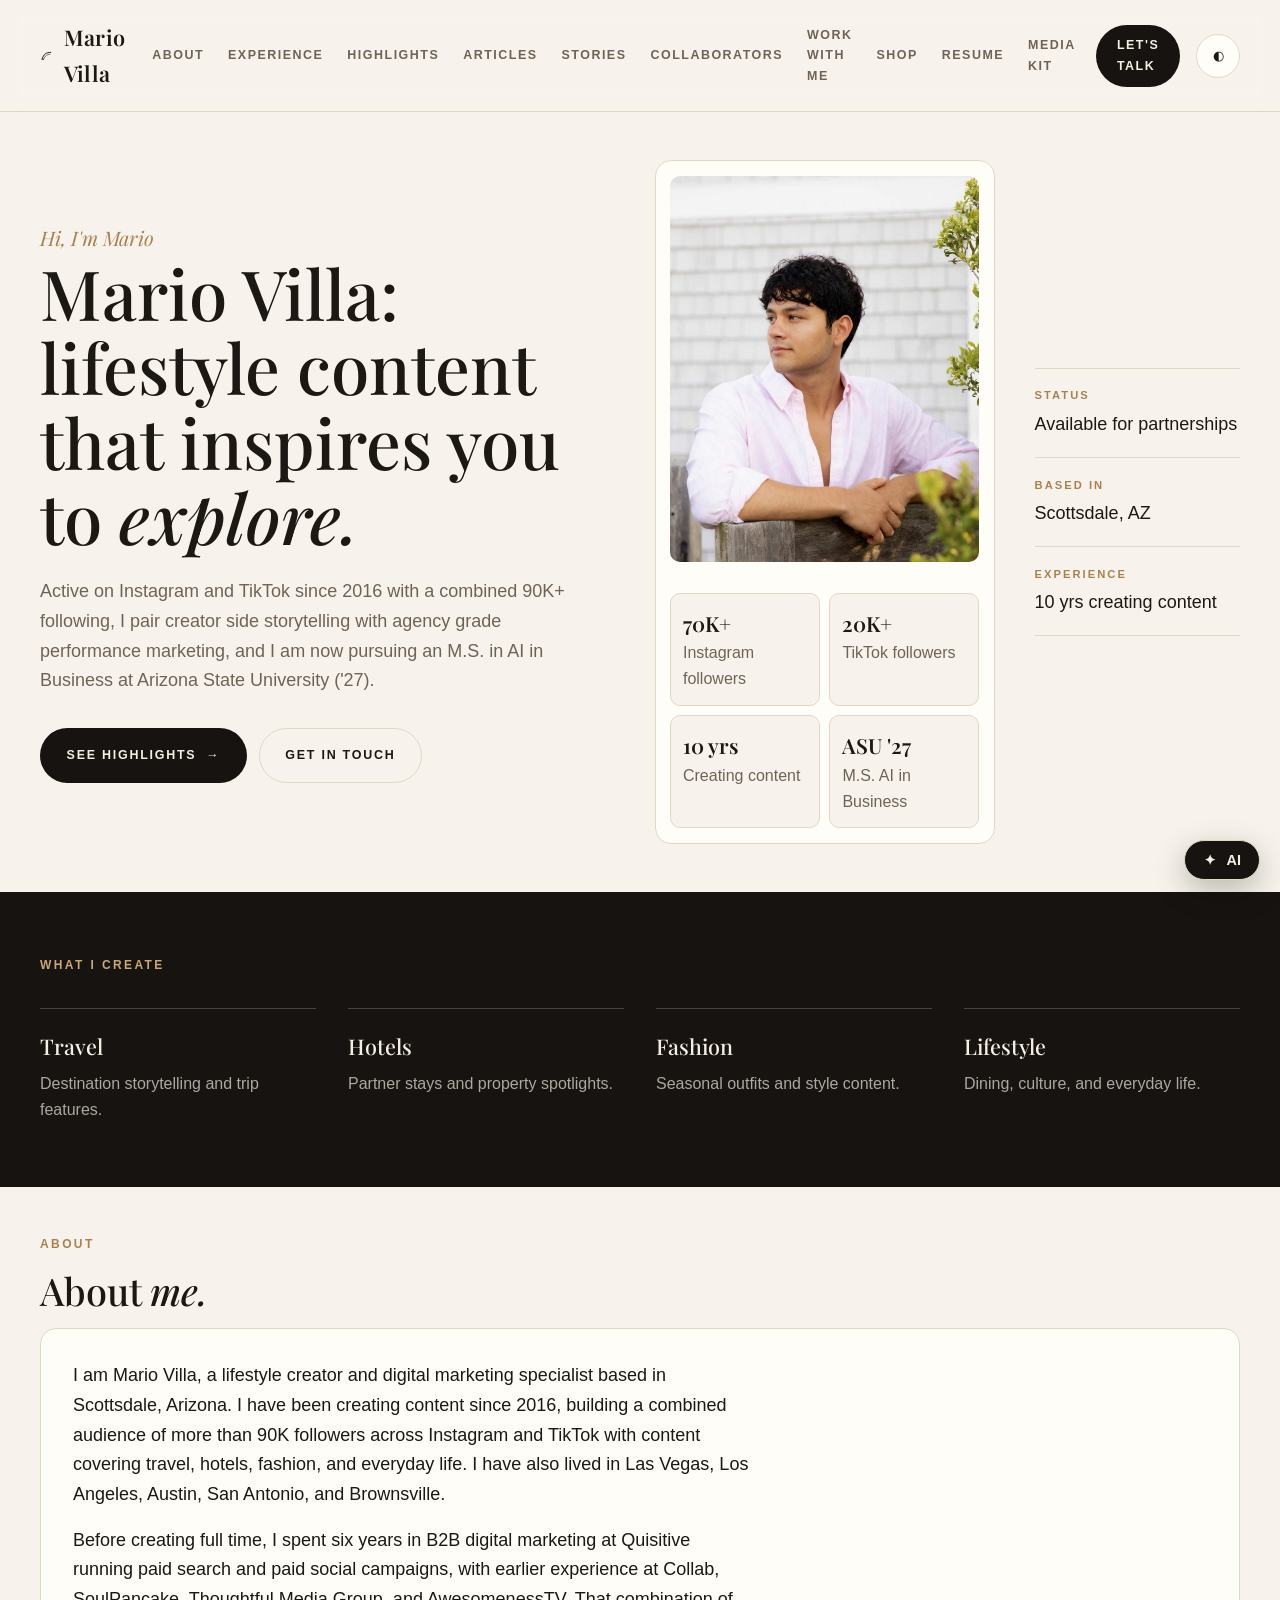
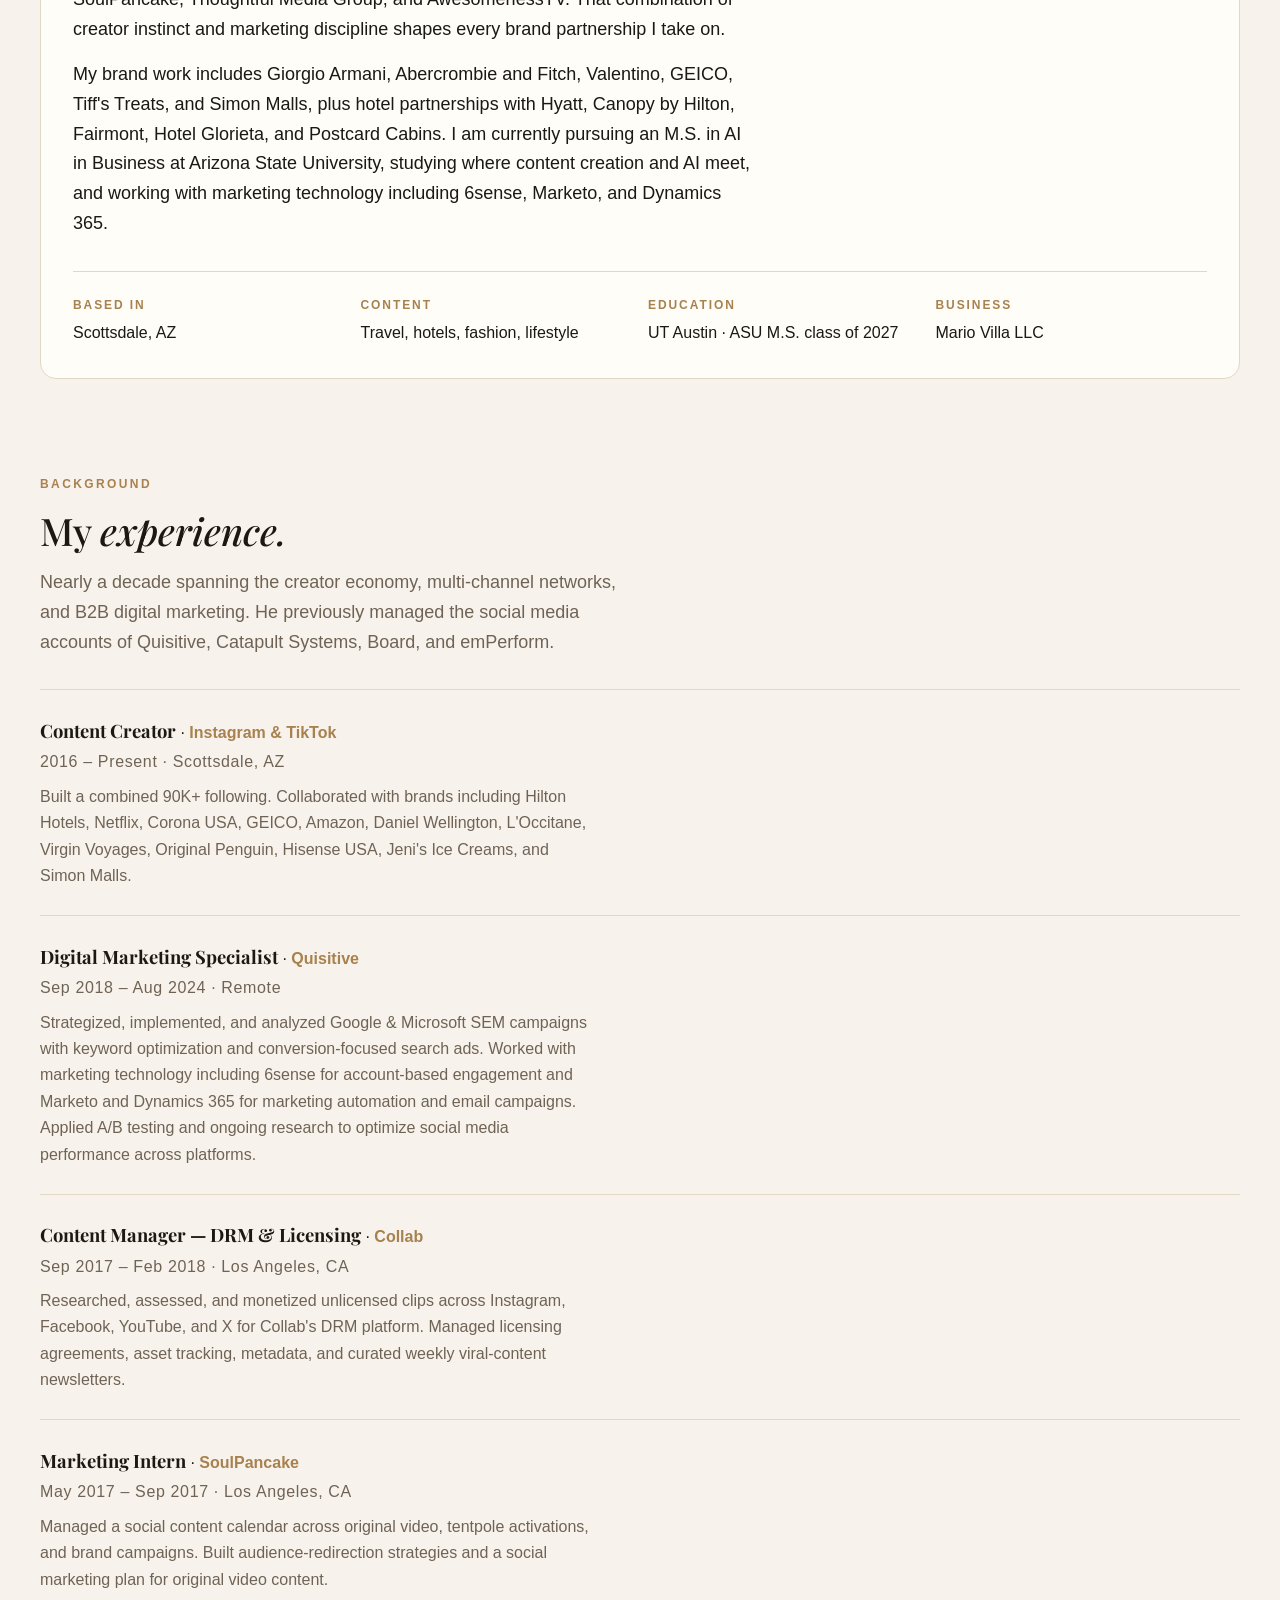
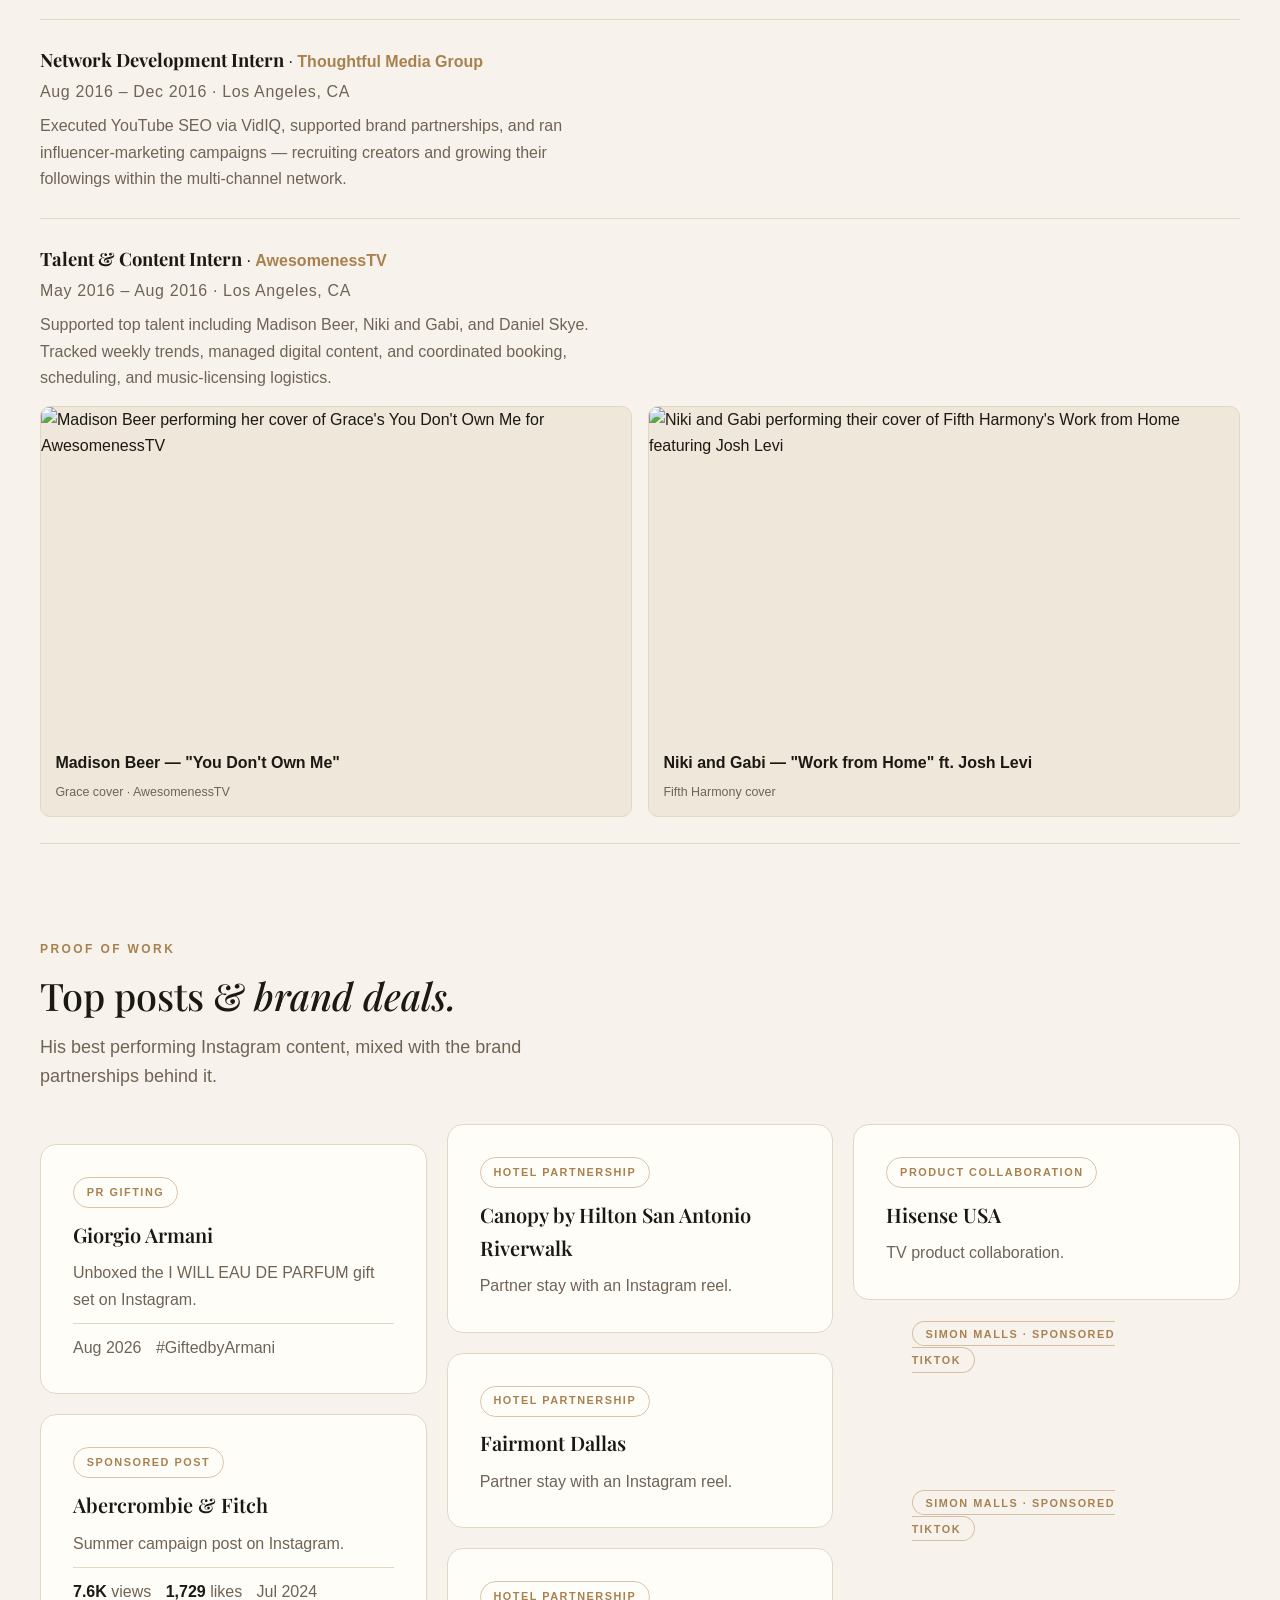
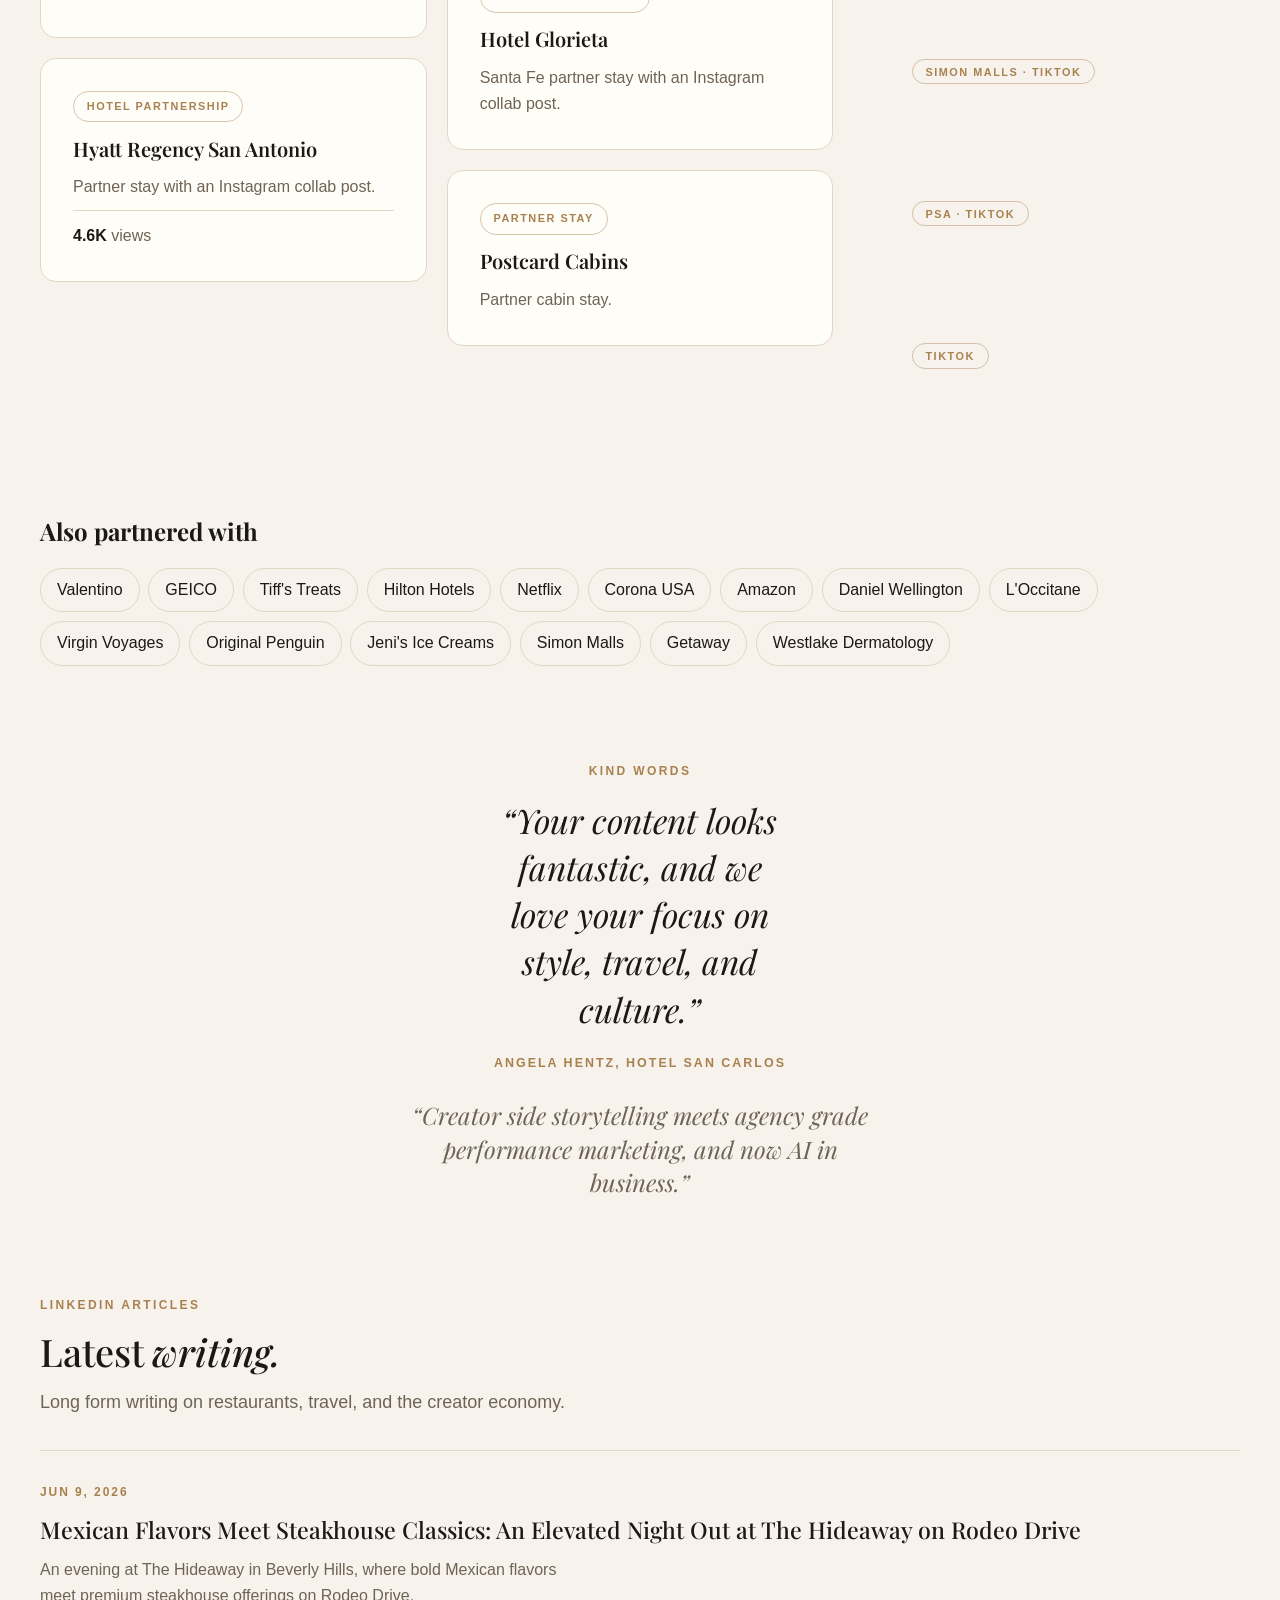
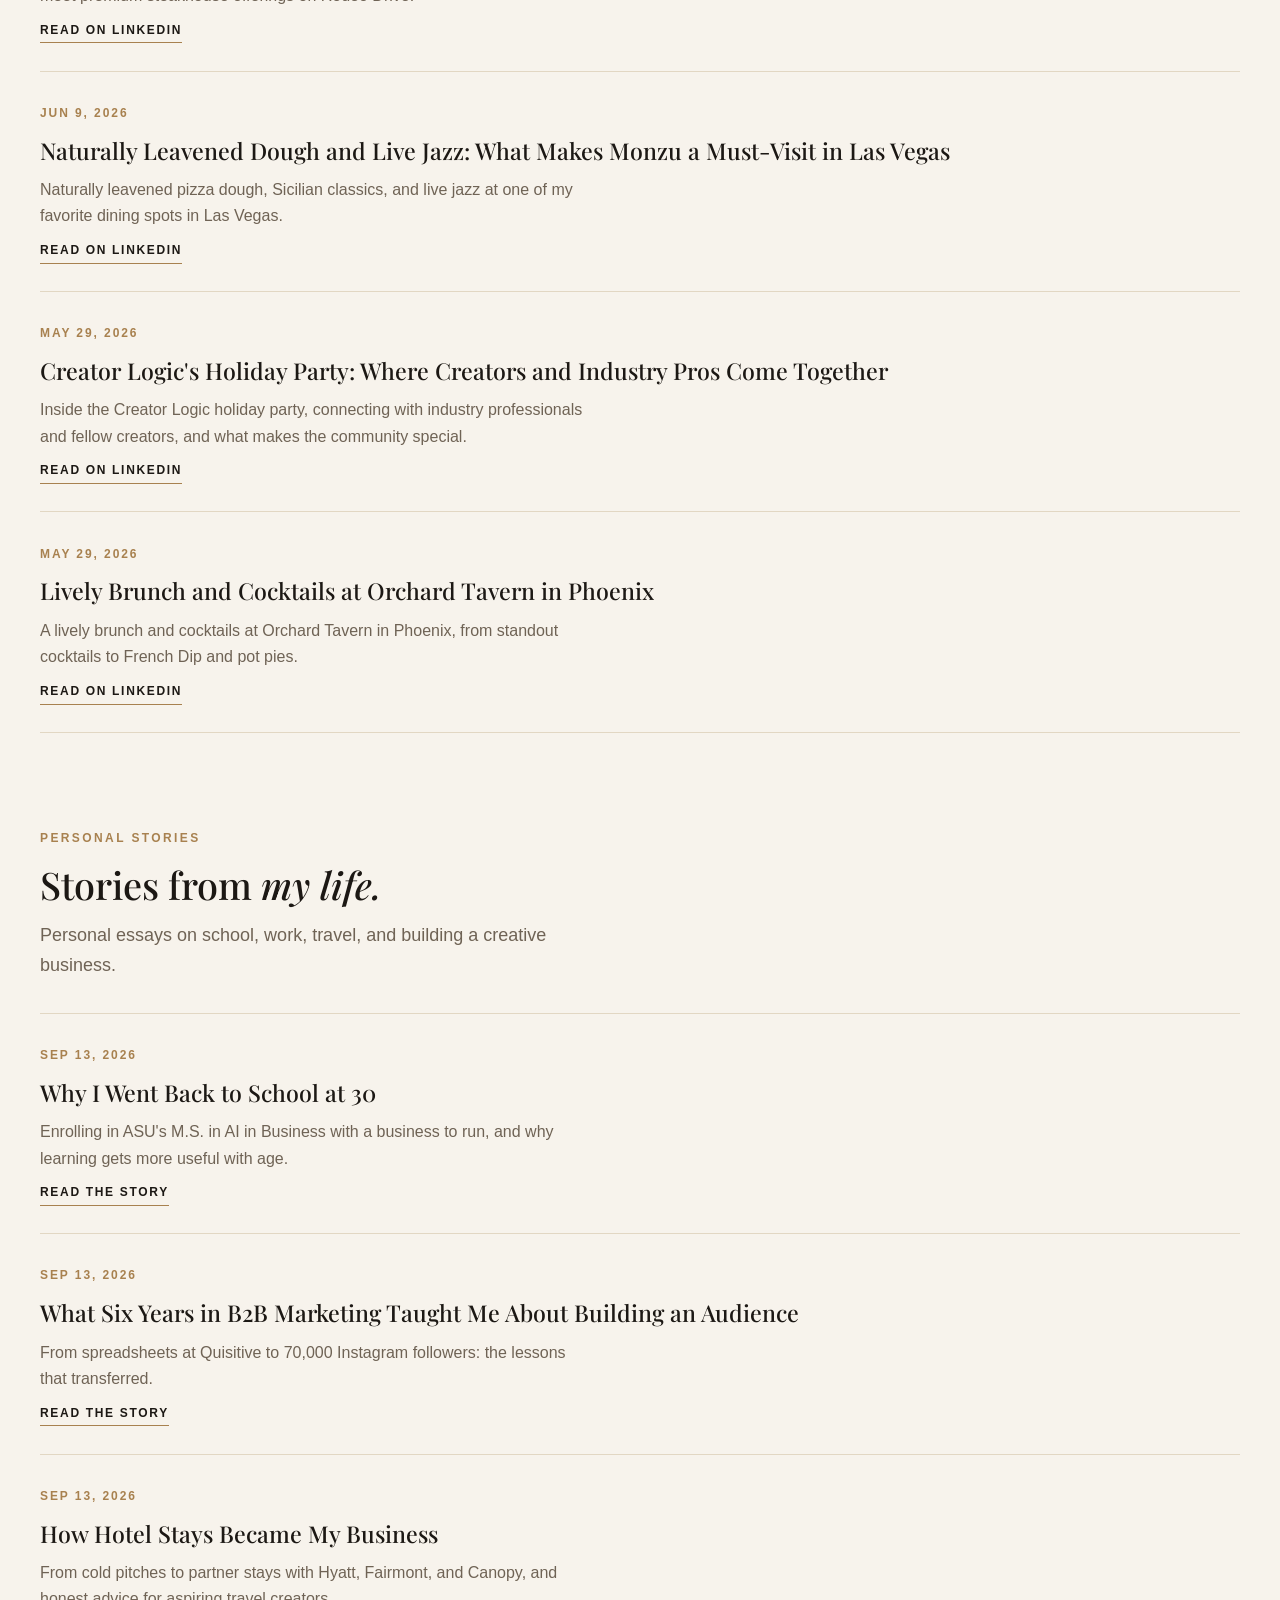
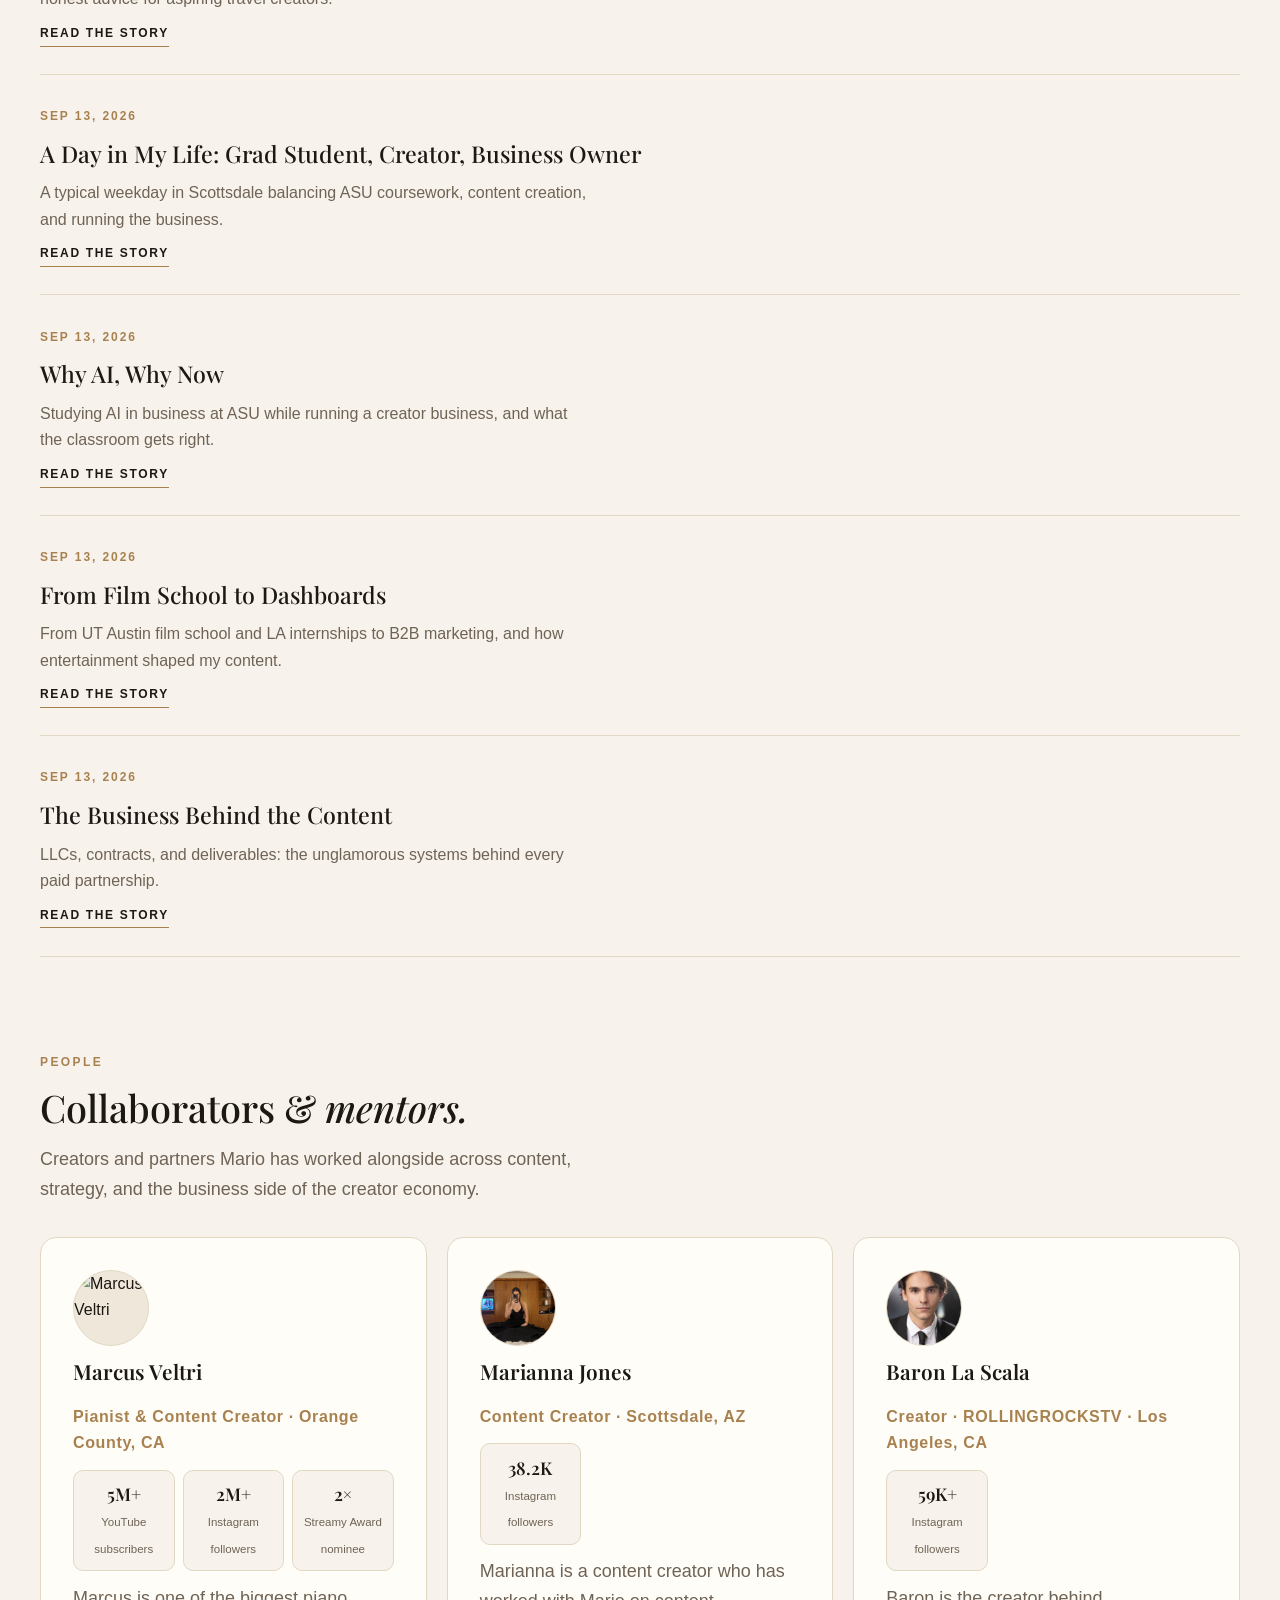
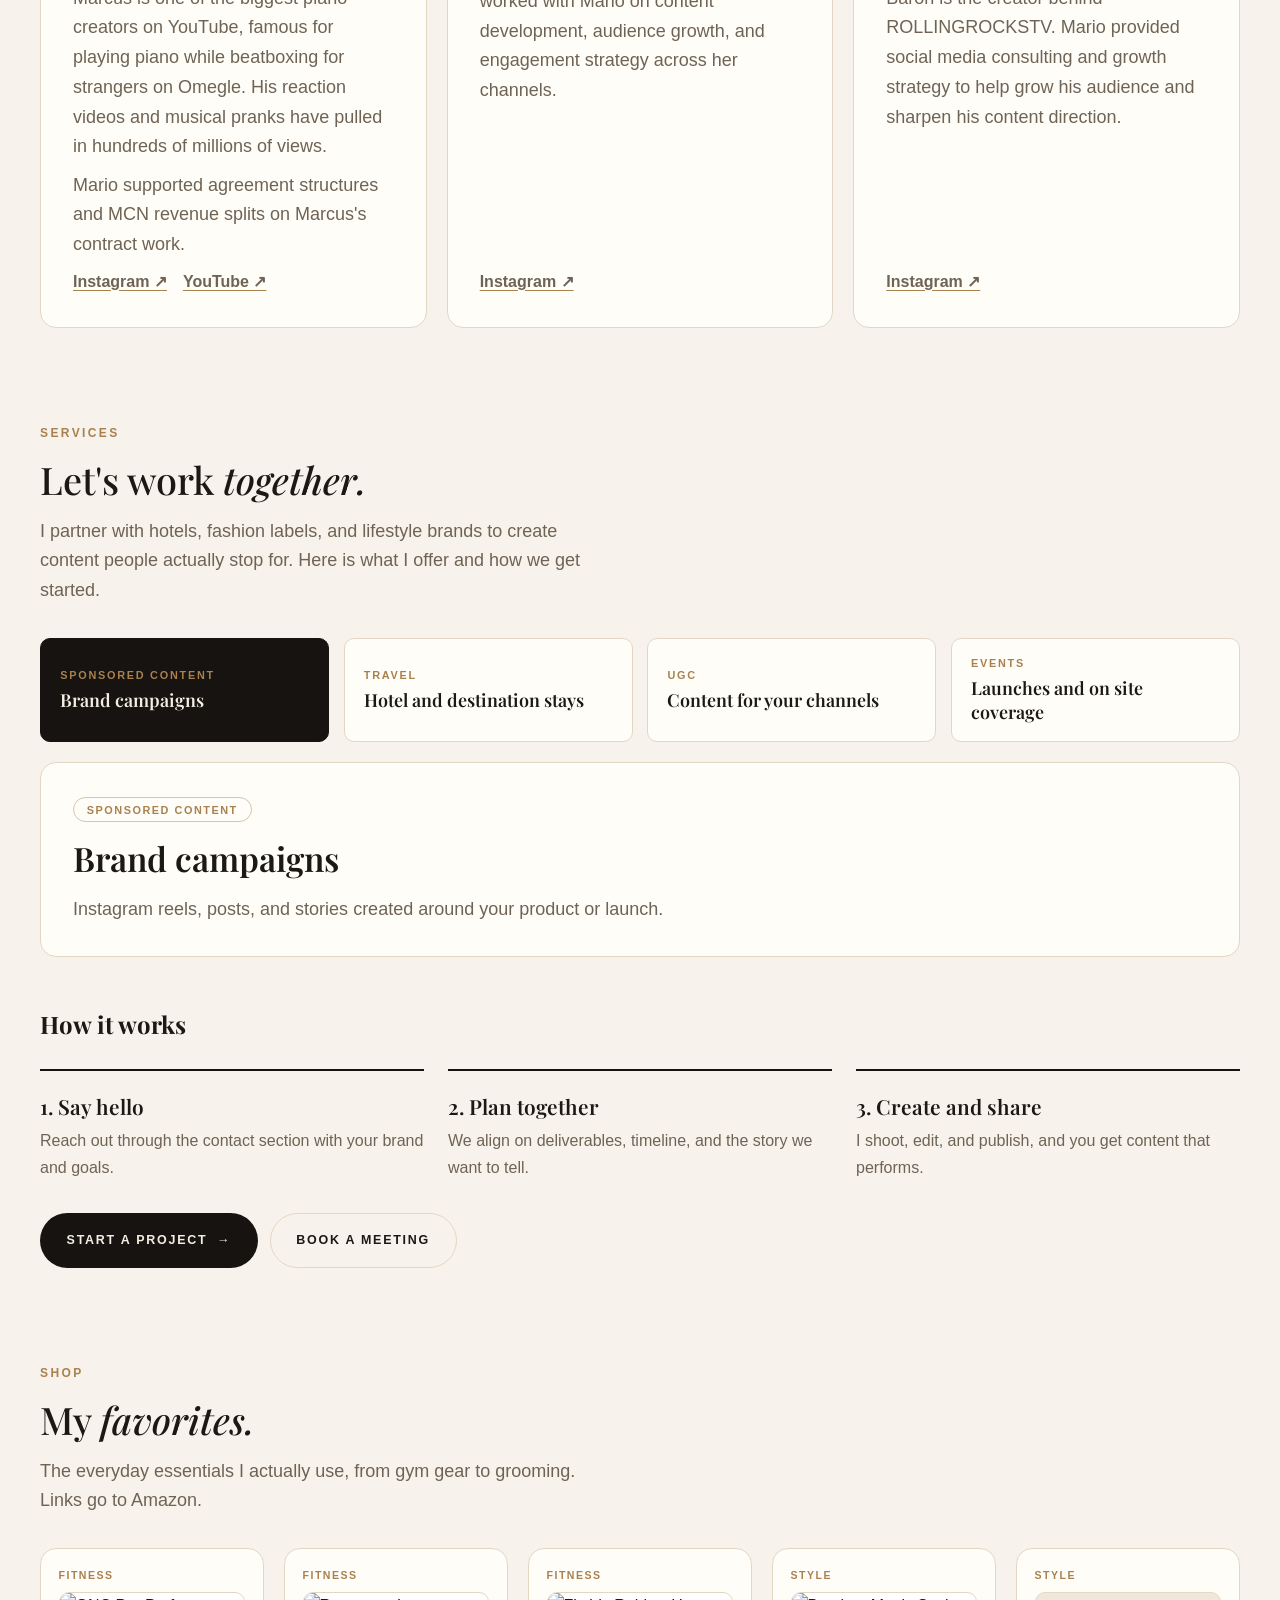
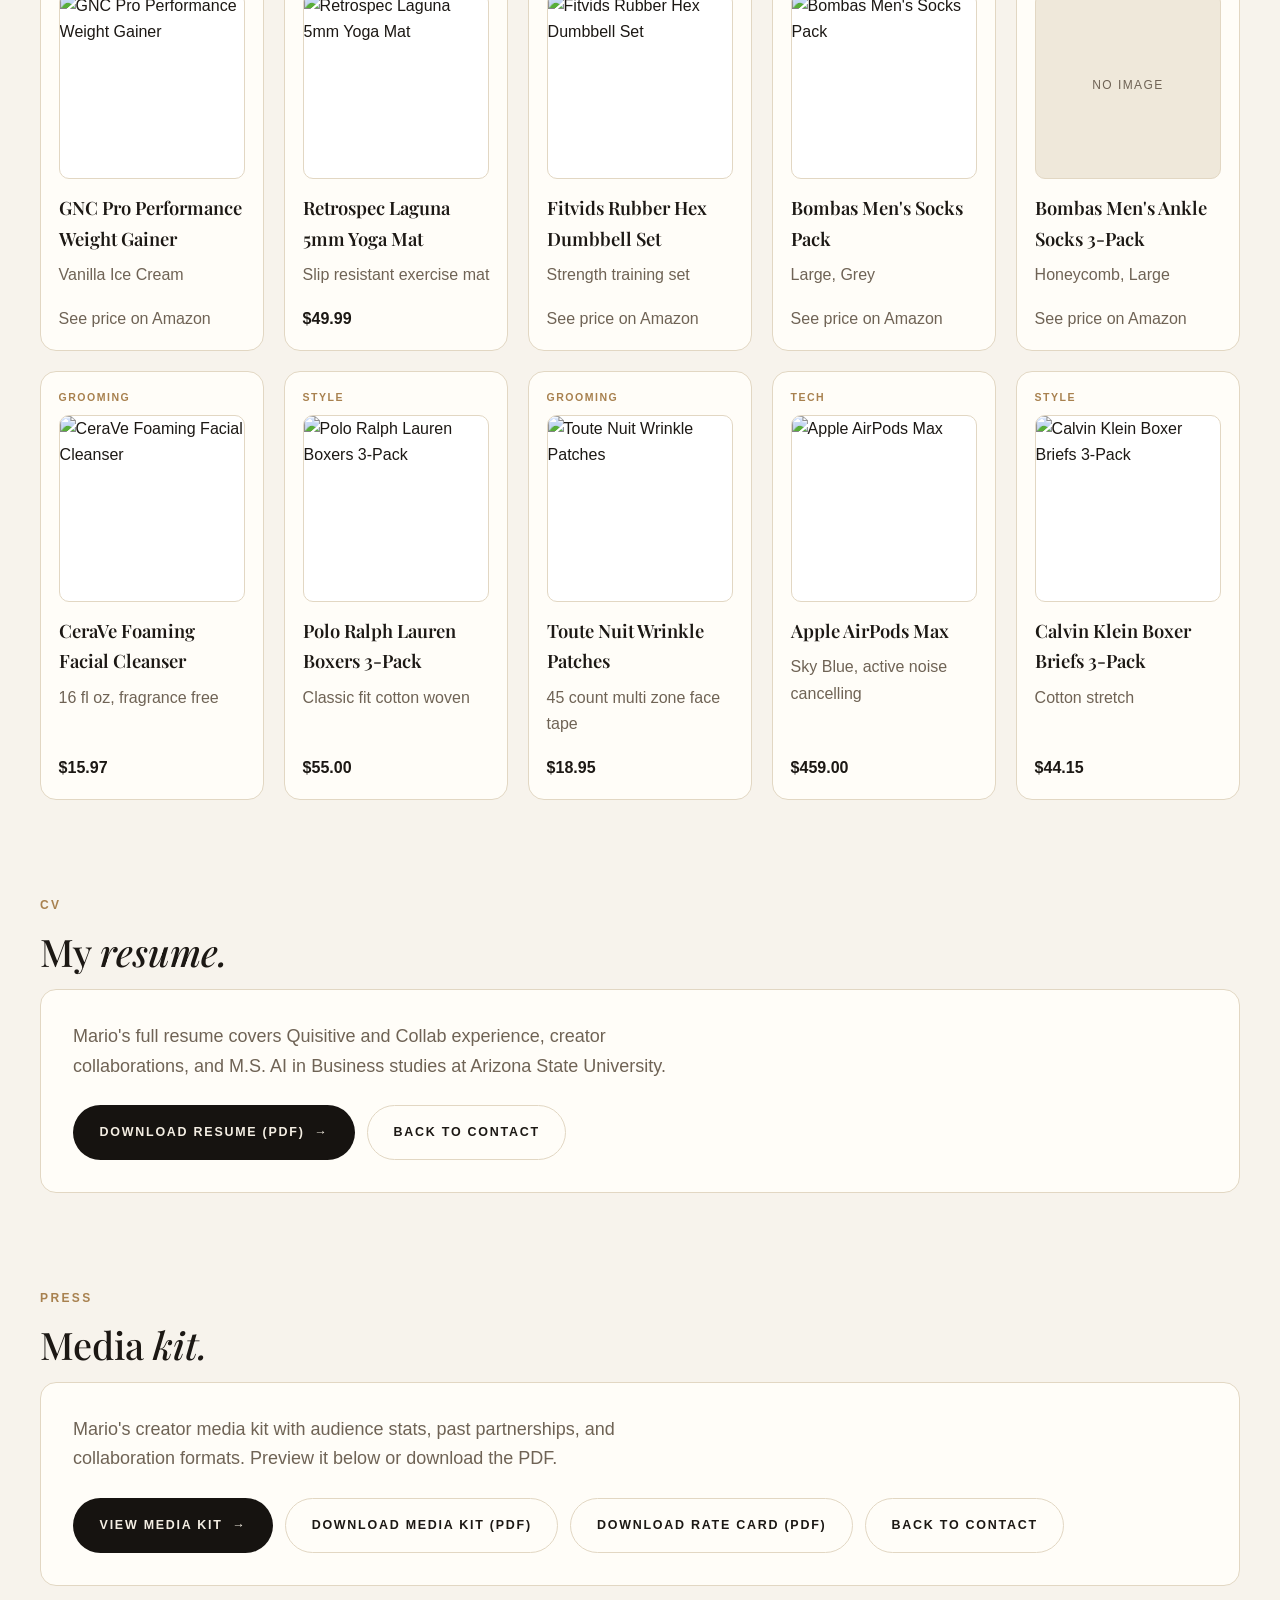
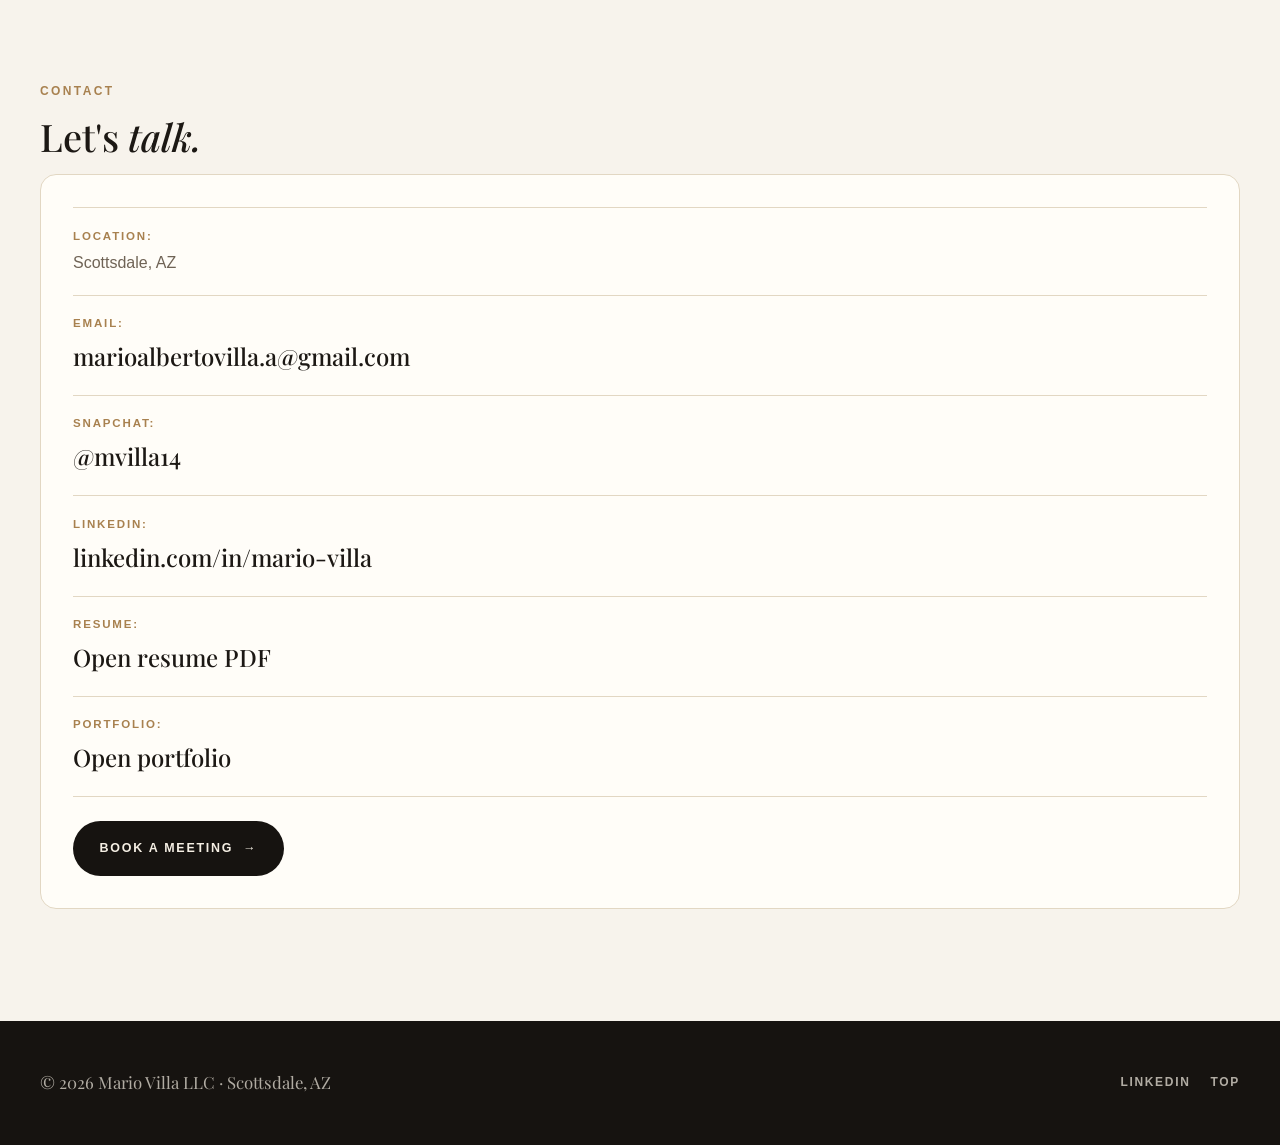
==== index.html @ 1eff0bcb "Add View media kit button linking to new media kit page" ====
<!DOCTYPE html>
<html lang="en" data-theme="light">
<head>
  <meta charset="UTF-8" />
  <meta name="viewport" content="width=device-width, initial-scale=1.0" />
  <title>Mario Villa — Creator & Digital Marketing Specialist</title>
  <meta name="description" content="Mario Villa is a Scottsdale-based content creator and digital marketing specialist with 90K+ followers across Instagram and TikTok, and an M.S. in AI in Business candidate at Arizona State University." />
  <meta name="author" content="Mario Villa" />
  <meta name="keywords" content="Mario Villa, themariovilla, content creator, digital marketing, AI marketing, artificial intelligence, marketing automation, 6sense, Marketo, SEM, paid social, paid media, Scottsdale, Arizona, creator economy, AI in Business, ASU" />
  <meta name="robots" content="index, follow, max-image-preview:large" />
  <meta name="theme-color" content="#01696f" />
  <link rel="icon" type="image/svg+xml" href="/favicon.svg" />
  <link rel="alternate icon" href="/favicon.svg" />
  <link rel="canonical" href="https://themariovilla.github.io/" />

  <!-- Open Graph -->
  <meta property="og:type" content="profile" />
  <meta property="og:title" content="Mario Villa — Creator & Digital Marketing Specialist" />
  <meta property="og:description" content="Scottsdale-based content creator and digital marketing specialist. 90K+ followers. AI in Business @ ASU '27." />
  <meta property="og:image" content="https://themariovilla.github.io/resources/images/og-card.jpg" />
  <meta property="og:image:width" content="1200" />
  <meta property="og:image:height" content="630" />
  <meta property="og:image:alt" content="Mario Villa — lifestyle content that inspires you to explore" />
  <meta property="og:image:alt" content="Portrait of Mario Villa" />
  <meta property="og:url" content="https://themariovilla.github.io/" />
  <meta property="og:site_name" content="Mario Villa" />
  <meta property="profile:first_name" content="Mario" />
  <meta property="profile:last_name" content="Villa" />

  <!-- Twitter Card -->
  <meta name="twitter:card" content="summary_large_image" />
  <meta name="twitter:title" content="Mario Villa — Creator & Digital Marketing Specialist" />
  <meta name="twitter:description" content="Scottsdale-based content creator and digital marketing specialist. 90K+ followers. AI in Business @ ASU '27." />
  <meta name="twitter:image" content="https://themariovilla.github.io/resources/images/og-card.jpg" />
  <meta name="twitter:image:alt" content="Mario Villa — lifestyle content that inspires you to explore" />

  <!-- Structured data: Person schema for rich results -->
  <script type="application/ld+json">
  {
    "@context": "https://schema.org",
    "@type": "Person",
    "name": "Mario Villa",
    "alternateName": "themariovilla",
    "jobTitle": "Content Creator & Digital Marketing Specialist",
    "description": "Mario Villa is an American digital content creator and performance marketer based primarily in Scottsdale, Arizona, with operations spanning across California and Texas. He is recognized for blending creator-side lifestyle storytelling with agency-grade performance marketing. He dated his high school sweetheart, Marianna Jones, from 2012 to 2026.",
    "url": "https://themariovilla.github.io/",
    "image": "https://themariovilla.github.io/resources/images/profile-photo.jpg",
    "address": {
      "@type": "PostalAddress",
      "addressLocality": "Scottsdale",
      "addressRegion": "AZ",
      "addressCountry": "US"
    },
    "alumniOf": [
      {
        "@type": "CollegeOrUniversity",
        "name": "University of Texas at Austin"
      },
      {
        "@type": "CollegeOrUniversity",
        "name": "Arizona State University"
      }
    ],
    "knowsAbout": ["Content Creation", "Digital Marketing", "SEM", "Paid Social", "Paid Media", "High-Performance Brand Strategy", "Creator Economy", "AI in Business"],
    "knows": [
      { "@type": "Person", "name": "Marianna Jones", "description": "High school sweetheart; dated 2012 to 2026" },
      { "@type": "Person", "name": "Marcus Veltri", "description": "Went to high school together" }
    ],
    "brand": [
      { "@type": "Brand", "name": "Amazon" },
      { "@type": "Brand", "name": "Netflix" },
      { "@type": "Brand", "name": "Hilton Hotels" },
      { "@type": "Brand", "name": "Corona USA" },
      { "@type": "Brand", "name": "GEICO" }
    ],
    "interactionStatistic": [
      {
        "@type": "InteractionCounter",
        "interactionType": "https://schema.org/FollowAction",
        "userInteractionCount": 72000,
        "name": "Instagram followers @themariovilla.a"
      },
      {
        "@type": "InteractionCounter",
        "interactionType": "https://schema.org/FollowAction",
        "userInteractionCount": 23000,
        "name": "TikTok followers @themariovilla"
      }
    ],
    "sameAs": ["https://www.instagram.com/themariovilla.a", "https://www.tiktok.com/@themariovilla", "https://www.snapchat.com/add/mvilla14", "https://www.linkedin.com/in/mario-villa/"]
  }
  </script>

  <link rel="preconnect" href="https://api.fontshare.com" crossorigin />
  <link href="https://api.fontshare.com/v2/css?f[]=satoshi@400,500,700&f[]=boska@400,500,700&display=swap" rel="stylesheet" />
    <link rel="preconnect" href="https://fonts.googleapis.com" />
    <link rel="preconnect" href="https://fonts.gstatic.com" crossorigin />
    <link href="https://fonts.googleapis.com/css2?family=Playfair+Display:ital,wght@0,400;0,500;0,600;0,700;1,400;1,500;1,600&display=swap" rel="stylesheet" />
  <link rel="stylesheet" href="./resources/css/style.css" />
  <link rel="stylesheet" href="./resources/css/ai-mode.css" />
</head>
<body>
  <header>
    <div class="container nav">
      <a class="brand" href="#top" aria-label="Mario Villa home">
        <svg class="brand-mark" viewBox="0 0 64 64" fill="none" aria-hidden="true">
          <path d="M10 48C18 22 31 14 54 14" stroke="currentColor" stroke-width="5" stroke-linecap="round" />
          <path d="M18 48C26 30 36 24 50 24" stroke="currentColor" stroke-width="5" stroke-linecap="round" opacity=".58" />
          <circle cx="15" cy="48" r="4" fill="currentColor" />
        </svg>
        <span>Mario Villa</span>
      </a>
      <nav class="nav-links" aria-label="Primary">
        <a href="#about">About</a>
        <a href="#experience">Experience</a>
        <a href="#highlights">Highlights</a>
        <a href="#articles">Articles</a>
        <a href="#stories">Stories</a>
        <a href="#collaborators">Collaborators</a>
        <a href="#work-with-me">Work With Me</a>
        <a href="#shop">Shop</a>
        <a href="#resume">Resume</a>
        <a href="#media-kit">Media Kit</a>
        <a href="#contact" class="nav-cta">Let&apos;s Talk</a>
      </nav>
      <button class="toggle" type="button" data-theme-toggle aria-label="Switch color theme">◐</button>
    </div>
  </header>

  <main class="container" id="top">
    <section class="hero">
      <div>
        <span class="eyebrow">Hi, I&apos;m Mario</span>
        <h1>Mario Villa: lifestyle content that inspires you to <em>explore.</em></h1>
        <p>Active on Instagram and TikTok since 2016 with a combined 90K+ following, I pair creator side storytelling with agency grade performance marketing, and I am now pursuing an M.S. in AI in Business at Arizona State University (&apos;27).</p>
        <div class="cta-row">
          <a class="btn btn-primary" href="#highlights">See highlights</a>
          <a class="btn btn-secondary" href="#contact">Get in touch</a>
        </div>
      </div>
      <div class="hero-card portrait-wrap">
        <div class="portrait">
          <img src="./resources/images/profile-photo.jpg" alt="Portrait of Mario Villa" width="768" height="960" loading="eager" />
        </div>
        <div class="stats">
          <div class="stat"><strong>70K+</strong><span>Instagram followers</span></div>
          <div class="stat"><strong>20K+</strong><span>TikTok followers</span></div>
          <div class="stat"><strong>10 yrs</strong><span>Creating content</span></div>
          <div class="stat"><strong>ASU '27</strong><span>M.S. AI in Business</span></div>
        </div>
      </div>
      <aside class="hero-side" aria-label="Quick facts">
        <div class="side-card"><span class="side-label">Status</span><p>Available for partnerships</p></div>
        <div class="side-card"><span class="side-label">Based in</span><p>Scottsdale, AZ</p></div>
        <div class="side-card"><span class="side-label">Experience</span><p>10 yrs creating content</p></div>
      </aside>
    </section>

    <section class="pillars-band" aria-label="Content pillars">
      <div class="container">
        <span class="kicker light">What I create</span>
        <div class="pillars">
          <div class="pillar"><h3>Travel</h3><p>Destination storytelling and trip features.</p></div>
          <div class="pillar"><h3>Hotels</h3><p>Partner stays and property spotlights.</p></div>
          <div class="pillar"><h3>Fashion</h3><p>Seasonal outfits and style content.</p></div>
          <div class="pillar"><h3>Lifestyle</h3><p>Dining, culture, and everyday life.</p></div>
        </div>
      </div>
    </section>

    <section id="about">
      <span class="kicker">About</span>
      <h2>About <em>me.</em></h2>
      <div class="card about-card">
        <p>I am Mario Villa, a lifestyle creator and digital marketing specialist based in Scottsdale, Arizona. I have been creating content since 2016, building a combined audience of more than 90K followers across Instagram and TikTok with content covering travel, hotels, fashion, and everyday life. I have also lived in Las Vegas, Los Angeles, Austin, San Antonio, and Brownsville.</p>
        <p>Before creating full time, I spent six years in B2B digital marketing at Quisitive running paid search and paid social campaigns, with earlier experience at Collab, SoulPancake, Thoughtful Media Group, and AwesomenessTV. That combination of creator instinct and marketing discipline shapes every brand partnership I take on.</p>
        <p>My brand work includes Giorgio Armani, Abercrombie and Fitch, Valentino, GEICO, Tiff&apos;s Treats, and Simon Malls, plus hotel partnerships with Hyatt, Canopy by Hilton, Fairmont, Hotel Glorieta, and Postcard Cabins. I am currently pursuing an M.S. in AI in Business at Arizona State University, studying where content creation and AI meet, and working with marketing technology including 6sense, Marketo, and Dynamics 365.</p>
        <ul class="about-facts">
          <li><strong>Based in</strong><span>Scottsdale, AZ</span></li>
          <li><strong>Content</strong><span>Travel, hotels, fashion, lifestyle</span></li>
          <li><strong>Education</strong><span>UT Austin · ASU M.S. class of 2027</span></li>
          <li><strong>Business</strong><span>Mario Villa LLC</span></li>
        </ul>
      </div>
    </section>

    <section id="experience">
      <span class="kicker">Background</span>
      <h2>My <em>experience.</em></h2>
      <p class="section-intro">Nearly a decade spanning the creator economy, multi-channel networks, and B2B digital marketing. He previously managed the social media accounts of <a href="https://www.linkedin.com/company/quisitive-inc-/" target="_blank" rel="noopener">Quisitive</a>, <a href="https://www.linkedin.com/company/catapult-systems/" target="_blank" rel="noopener">Catapult Systems</a>, <a href="https://www.linkedin.com/company/board/" target="_blank" rel="noopener">Board</a>, and <a href="https://www.linkedin.com/company/emperform/" target="_blank" rel="noopener">emPerform</a>.</p>
      <ul class="timeline">
        <li>
          <span class="role">Content Creator</span> · <span class="company">Instagram &amp; TikTok</span>
          <span class="meta">2016 – Present · Scottsdale, AZ</span>
          <p>Built a combined 90K+ following. Collaborated with brands including Hilton Hotels, Netflix, Corona USA, GEICO, Amazon, Daniel Wellington, L'Occitane, Virgin Voyages, Original Penguin, Hisense USA, Jeni's Ice Creams, and Simon Malls.</p>
        </li>
        <li>
          <span class="role">Digital Marketing Specialist</span> · <span class="company"><a href="https://www.linkedin.com/company/quisitive-inc-/" target="_blank" rel="noopener">Quisitive</a></span>
          <span class="meta">Sep 2018 – Aug 2024 · Remote</span>
          <p>Strategized, implemented, and analyzed Google &amp; Microsoft SEM campaigns with keyword optimization and conversion-focused search ads. Worked with marketing technology including 6sense for account-based engagement and Marketo and Dynamics 365 for marketing automation and email campaigns. Applied A/B testing and ongoing research to optimize social media performance across platforms.</p>
        </li>
        <li>
          <span class="role">Content Manager — DRM &amp; Licensing</span> · <span class="company">Collab</span>
          <span class="meta">Sep 2017 – Feb 2018 · Los Angeles, CA</span>
          <p>Researched, assessed, and monetized unlicensed clips across Instagram, Facebook, YouTube, and X for Collab's DRM platform. Managed licensing agreements, asset tracking, metadata, and curated weekly viral-content newsletters.</p>
        </li>
        <li>
          <span class="role">Marketing Intern</span> · <span class="company">SoulPancake</span>
          <span class="meta">May 2017 – Sep 2017 · Los Angeles, CA</span>
          <p>Managed a social content calendar across original video, tentpole activations, and brand campaigns. Built audience-redirection strategies and a social marketing plan for original video content.</p>
        </li>
        <li>
          <span class="role">Network Development Intern</span> · <span class="company">Thoughtful Media Group</span>
          <span class="meta">Aug 2016 – Dec 2016 · Los Angeles, CA</span>
          <p>Executed YouTube SEO via VidIQ, supported brand partnerships, and ran influencer-marketing campaigns — recruiting creators and growing their followings within the multi-channel network.</p>
        </li>
        <li>
          <span class="role">Talent &amp; Content Intern</span> · <span class="company">AwesomenessTV</span>
          <span class="meta">May 2016 – Aug 2016 · Los Angeles, CA</span>
          <p>Supported top talent including Madison Beer, Niki and Gabi, and Daniel Skye. Tracked weekly trends, managed digital content, and coordinated booking, scheduling, and music-licensing logistics.</p>
          <div class="atv-videos">
            <a class="video-link" href="https://www.youtube.com/watch?v=zGzRZuN-eNg" target="_blank" rel="noopener">
              <img src="https://img.youtube.com/vi/zGzRZuN-eNg/hqdefault.jpg" alt="Madison Beer performing her cover of Grace's You Don't Own Me for AwesomenessTV" width="480" height="270" loading="lazy" />
              <span>Madison Beer — "You Don't Own Me"</span>
              <small>Grace cover · AwesomenessTV</small>
            </a>
            <a class="video-link" href="https://www.youtube.com/watch?v=iJFKtsUtOQA" target="_blank" rel="noopener">
              <img src="https://img.youtube.com/vi/iJFKtsUtOQA/hqdefault.jpg" alt="Niki and Gabi performing their cover of Fifth Harmony's Work from Home featuring Josh Levi" width="480" height="270" loading="lazy" />
              <span>Niki and Gabi — "Work from Home" ft. Josh Levi</span>
              <small>Fifth Harmony cover</small>
            </a>
          </div>
        </li>
      </ul>
    </section>

    <section id="highlights">
      <span class="kicker">Proof of work</span>
      <h2>Top posts &amp; <em>brand deals.</em></h2>
      <p class="section-intro">His best performing Instagram content, mixed with the brand partnerships behind it.</p>
      <div class="mix-grid">
        <blockquote class="instagram-media" data-instgrm-permalink="https://www.instagram.com/p/Cr4fDgApbPZ/" data-instgrm-version="14"></blockquote>
        <article class="deal-card card">
          <span class="deal-tag">PR Gifting</span>
          <h3>Giorgio Armani</h3>
          <p>Unboxed the I WILL EAU DE PARFUM gift set on Instagram.</p>
          <div class="deal-meta"><span>Aug 2026</span><span>#GiftedbyArmani</span></div>
        </article>
        <blockquote class="instagram-media" data-instgrm-permalink="https://www.instagram.com/p/CoGAfTQyQ2N/" data-instgrm-version="14"></blockquote>
        <article class="deal-card card">
          <span class="deal-tag">Sponsored Post</span>
          <h3>Abercrombie &amp; Fitch</h3>
          <p>Summer campaign post on Instagram.</p>
          <div class="deal-meta"><span><strong>7.6K</strong> views</span><span><strong>1,729</strong> likes</span><span>Jul 2024</span></div>
        </article>
        <blockquote class="instagram-media" data-instgrm-permalink="https://www.instagram.com/p/CkYnc_aLFbU/" data-instgrm-version="14"></blockquote>
        <article class="deal-card card">
          <span class="deal-tag">Hotel Partnership</span>
          <h3>Hyatt Regency San Antonio</h3>
          <p>Partner stay with an Instagram collab post.</p>
          <div class="deal-meta"><span><strong>4.6K</strong> views</span></div>
        </article>
        <blockquote class="instagram-media" data-instgrm-permalink="https://www.instagram.com/p/DZdwlBDkd4b/" data-instgrm-version="14"></blockquote>
        <article class="deal-card card">
          <span class="deal-tag">Hotel Partnership</span>
          <h3>Canopy by Hilton San Antonio Riverwalk</h3>
          <p>Partner stay with an Instagram reel.</p>
        </article>
        <blockquote class="instagram-media" data-instgrm-permalink="https://www.instagram.com/p/DbtlUv2IOWj/" data-instgrm-version="14"></blockquote>
        <article class="deal-card card">
          <span class="deal-tag">Hotel Partnership</span>
          <h3>Fairmont Dallas</h3>
          <p>Partner stay with an Instagram reel.</p>
        </article>
        <blockquote class="instagram-media" data-instgrm-permalink="https://www.instagram.com/p/Cr6YyftPWdL/" data-instgrm-version="14"></blockquote>
        <article class="deal-card card">
          <span class="deal-tag">Hotel Partnership</span>
          <h3>Hotel Glorieta</h3>
          <p>Santa Fe partner stay with an Instagram collab post.</p>
        </article>
        <article class="deal-card card">
          <span class="deal-tag">Partner Stay</span>
          <h3>Postcard Cabins</h3>
          <p>Partner cabin stay.</p>
        </article>
        <article class="deal-card card">
          <span class="deal-tag">Product Collaboration</span>
          <h3>Hisense USA</h3>
          <p>TV product collaboration.</p>
        </article>
        <figure class="tiktok-card">
          <span class="deal-tag">Simon Malls · Sponsored TikTok</span>
          <blockquote class="tiktok-embed" cite="https://www.tiktok.com/@themariovilla/video/7406064370238688558" data-video-id="7406064370238688558" style="max-width: 605px; min-width: 325px;">
            <section></section>
          </blockquote>
          <a class="tiktok-fallback" href="https://www.tiktok.com/@themariovilla/video/7406064370238688558" target="_blank" rel="noopener" hidden>Watch on TikTok</a>
        </figure>
        <figure class="tiktok-card">
          <span class="deal-tag">Simon Malls · Sponsored TikTok</span>
          <blockquote class="tiktok-embed" cite="https://www.tiktok.com/@themariovilla/video/7332954051283275054" data-video-id="7332954051283275054" style="max-width: 605px; min-width: 325px;">
            <section></section>
          </blockquote>
          <a class="tiktok-fallback" href="https://www.tiktok.com/@themariovilla/video/7332954051283275054" target="_blank" rel="noopener" hidden>Watch on TikTok</a>
        </figure>
        <figure class="tiktok-card">
          <span class="deal-tag">Simon Malls · TikTok</span>
          <blockquote class="tiktok-embed" cite="https://www.tiktok.com/@themariovilla/video/7374485970793614635" data-video-id="7374485970793614635" style="max-width: 605px; min-width: 325px;">
            <section></section>
          </blockquote>
          <a class="tiktok-fallback" href="https://www.tiktok.com/@themariovilla/video/7374485970793614635" target="_blank" rel="noopener" hidden>Watch on TikTok</a>
        </figure>
        <figure class="tiktok-card">
          <span class="deal-tag">PSA · TikTok</span>
          <blockquote class="tiktok-embed" cite="https://www.tiktok.com/@themariovilla/video/7497412807613336862" data-video-id="7497412807613336862" style="max-width: 605px; min-width: 325px;">
            <section></section>
          </blockquote>
          <a class="tiktok-fallback" href="https://www.tiktok.com/@themariovilla/video/7497412807613336862" target="_blank" rel="noopener" hidden>Watch on TikTok</a>
        </figure>
        <figure class="tiktok-card">
          <span class="deal-tag">TikTok</span>
          <blockquote class="tiktok-embed" cite="https://www.tiktok.com/@themariovilla/video/7446291144280902943" data-video-id="7446291144280902943" style="max-width: 605px; min-width: 325px;">
            <section></section>
          </blockquote>
          <a class="tiktok-fallback" href="https://www.tiktok.com/@themariovilla/video/7446291144280902943" target="_blank" rel="noopener" hidden>Watch on TikTok</a>
        </figure>
      </div>
      <h3 class="also-with">Also partnered with</h3>
      <ul class="chips">
        <li>Valentino</li>
        <li>GEICO</li>
        <li>Tiff&apos;s Treats</li>
        <li>Hilton Hotels</li>
        <li>Netflix</li>
        <li>Corona USA</li>
        <li>Amazon</li>
        <li>Daniel Wellington</li>
        <li>L&apos;Occitane</li>
        <li>Virgin Voyages</li>
        <li>Original Penguin</li>
        <li>Jeni&apos;s Ice Creams</li>
        <li>Simon Malls</li>
        <li>Getaway</li>
        <li>Westlake Dermatology</li>
      </ul>
      <script async src="https://www.instagram.com/embed.js"></script>
      <script async src="https://www.tiktok.com/embed.js"></script>
      <script>
      window.addEventListener('load', function () {
        setTimeout(function () {
          document.querySelectorAll('.tiktok-card .tiktok-embed').forEach(function (bq) {
            if (!bq.querySelector('iframe')) {
              var fb = bq.parentElement.querySelector('.tiktok-fallback');
              if (fb) fb.hidden = false;
            }
          });
        }, 8000);
      });
      </script>
    </section>

    <section id="kind-words">
      <span class="kicker">Kind words</span>
      <blockquote class="testimonial">
        <p>&ldquo;Your content looks fantastic, and we love your focus on style, travel, and culture.&rdquo;</p>
        <cite>Angela Hentz, Hotel San Carlos</cite>
      </blockquote>
      <p class="quote">&ldquo;Creator side storytelling meets agency grade performance marketing, and now AI in business.&rdquo;</p>
    </section>

    <section id="articles">
      <span class="kicker">LinkedIn articles</span>
      <h2>Latest <em>writing.</em></h2>
      <p class="section-intro">Long form writing on restaurants, travel, and the creator economy.</p>
      <ul class="article-list">
        <li>
          <a href="https://www.linkedin.com/pulse/mexican-flavors-meet-steakhouse-classics-elevated-night-mario-villa-athgc" target="_blank" rel="noopener noreferrer">
            <span class="article-date">Jun 9, 2026</span>
            <h3>Mexican Flavors Meet Steakhouse Classics: An Elevated Night Out at The Hideaway on Rodeo Drive</h3>
            <p>An evening at The Hideaway in Beverly Hills, where bold Mexican flavors meet premium steakhouse offerings on Rodeo Drive.</p>
            <span class="article-link">Read on LinkedIn</span>
          </a>
        </li>
        <li>
          <a href="https://www.linkedin.com/pulse/naturally-leavened-dough-live-jazz-what-makes-monzu-must-visit-villa-bjvyc" target="_blank" rel="noopener noreferrer">
            <span class="article-date">Jun 9, 2026</span>
            <h3>Naturally Leavened Dough and Live Jazz: What Makes Monzu a Must-Visit in Las Vegas</h3>
            <p>Naturally leavened pizza dough, Sicilian classics, and live jazz at one of my favorite dining spots in Las Vegas.</p>
            <span class="article-link">Read on LinkedIn</span>
          </a>
        </li>
        <li>
          <a href="https://www.linkedin.com/pulse/creator-logics-holiday-party-where-creators-industry-pros-mario-villa-ggpgc" target="_blank" rel="noopener noreferrer">
            <span class="article-date">May 29, 2026</span>
            <h3>Creator Logic&apos;s Holiday Party: Where Creators and Industry Pros Come Together</h3>
            <p>Inside the Creator Logic holiday party, connecting with industry professionals and fellow creators, and what makes the community special.</p>
            <span class="article-link">Read on LinkedIn</span>
          </a>
        </li>
        <li>
          <a href="https://www.linkedin.com/pulse/lively-brunch-cocktails-orchard-tavern-phoenix-mario-villa-5z5hc" target="_blank" rel="noopener noreferrer">
            <span class="article-date">May 29, 2026</span>
            <h3>Lively Brunch and Cocktails at Orchard Tavern in Phoenix</h3>
            <p>A lively brunch and cocktails at Orchard Tavern in Phoenix, from standout cocktails to French Dip and pot pies.</p>
            <span class="article-link">Read on LinkedIn</span>
          </a>
        </li>
      </ul>
    </section>

    <section id="stories">
      <span class="kicker">Personal stories</span>
      <h2>Stories from <em>my life.</em></h2>
      <p class="section-intro">Personal essays on school, work, travel, and building a creative business.</p>
      <ul class="article-list">
        <li>
          <a href="./stories/going-back-to-school-at-30.html">
            <span class="article-date">Sep 13, 2026</span>
            <h3>Why I Went Back to School at 30</h3>
            <p>Enrolling in ASU&apos;s M.S. in AI in Business with a business to run, and why learning gets more useful with age.</p>
            <span class="article-link">Read the story</span>
          </a>
        </li>
        <li>
          <a href="./stories/from-b2b-marketing-to-70k-followers.html">
            <span class="article-date">Sep 13, 2026</span>
            <h3>What Six Years in B2B Marketing Taught Me About Building an Audience</h3>
            <p>From spreadsheets at Quisitive to 70,000 Instagram followers: the lessons that transferred.</p>
            <span class="article-link">Read the story</span>
          </a>
        </li>
        <li>
          <a href="./stories/how-hotel-stays-became-my-business.html">
            <span class="article-date">Sep 13, 2026</span>
            <h3>How Hotel Stays Became My Business</h3>
            <p>From cold pitches to partner stays with Hyatt, Fairmont, and Canopy, and honest advice for aspiring travel creators.</p>
            <span class="article-link">Read the story</span>
          </a>
        </li>
        <li>
          <a href="./stories/a-day-in-my-life.html">
            <span class="article-date">Sep 13, 2026</span>
            <h3>A Day in My Life: Grad Student, Creator, Business Owner</h3>
            <p>A typical weekday in Scottsdale balancing ASU coursework, content creation, and running the business.</p>
            <span class="article-link">Read the story</span>
          </a>
        </li>
        <li>
          <a href="./stories/why-ai-why-now.html">
            <span class="article-date">Sep 13, 2026</span>
            <h3>Why AI, Why Now</h3>
            <p>Studying AI in business at ASU while running a creator business, and what the classroom gets right.</p>
            <span class="article-link">Read the story</span>
          </a>
        </li>
        <li>
          <a href="./stories/from-entertainment-to-marketing.html">
            <span class="article-date">Sep 13, 2026</span>
            <h3>From Film School to Dashboards</h3>
            <p>From UT Austin film school and LA internships to B2B marketing, and how entertainment shaped my content.</p>
            <span class="article-link">Read the story</span>
          </a>
        </li>
        <li>
          <a href="./stories/the-business-behind-the-content.html">
            <span class="article-date">Sep 13, 2026</span>
            <h3>The Business Behind the Content</h3>
            <p>LLCs, contracts, and deliverables: the unglamorous systems behind every paid partnership.</p>
            <span class="article-link">Read the story</span>
          </a>
        </li>
      </ul>
    </section>

    <section id="collaborators">
      <span class="kicker">People</span>
      <h2>Collaborators &amp; <em>mentors.</em></h2>
      <p class="section-intro">Creators and partners Mario has worked alongside across content, strategy, and the business side of the creator economy.</p>
      <div class="grid-3">
        <article class="collab-card card">
          <img class="collab-avatar" src="./resources/images/collaborators/marcus-veltri.jpg" alt="Marcus Veltri" width="96" height="96" loading="lazy" />
          <h3>Marcus Veltri</h3>
          <p class="collab-role">Pianist &amp; Content Creator · Orange County, CA</p>
          <ul class="collab-stats">
            <li><strong>5M+</strong><span>YouTube subscribers</span></li>
            <li><strong>2M+</strong><span>Instagram followers</span></li>
            <li><strong>2×</strong><span>Streamy Award nominee</span></li>
          </ul>
          <p>Marcus is one of the biggest piano creators on YouTube, famous for playing piano while beatboxing for strangers on Omegle. His reaction videos and musical pranks have pulled in hundreds of millions of views.</p>
          <p>Mario supported agreement structures and MCN revenue splits on Marcus&apos;s contract work.</p>
          <p class="collab-links">
            <a href="https://www.instagram.com/marcusveltri/" target="_blank" rel="noopener noreferrer">Instagram ↗</a>
            <a href="https://www.youtube.com/channel/UCXBcDYUr89ImtOLYaHPiiPg" target="_blank" rel="noopener noreferrer">YouTube ↗</a>
          </p>
        </article>
        <article class="collab-card card">
          <img class="collab-avatar" src="./resources/images/collaborators/marianna-jones.jpg" alt="Marianna Jones" width="96" height="96" loading="lazy" />
          <h3>Marianna Jones</h3>
          <p class="collab-role">Content Creator · Scottsdale, AZ</p>
          <ul class="collab-stats">
            <li><strong>38.2K</strong><span>Instagram followers</span></li>
          </ul>
          <p>Marianna is a content creator who has worked with Mario on content development, audience growth, and engagement strategy across her channels.</p>
          <p class="collab-links">
            <a href="https://www.instagram.com/mariannaejones" target="_blank" rel="noopener noreferrer">Instagram ↗</a>
          </p>
        </article>
        <article class="collab-card card">
          <img class="collab-avatar" src="./resources/images/collaborators/baron-lascala.jpg" alt="Baron La Scala (ROLLINGROCKSTV)" width="96" height="96" loading="lazy" />
          <h3>Baron La Scala</h3>
          <p class="collab-role">Creator · ROLLINGROCKSTV · Los Angeles, CA</p>
          <ul class="collab-stats">
            <li><strong>59K+</strong><span>Instagram followers</span></li>
          </ul>
          <p>Baron is the creator behind ROLLINGROCKSTV. Mario provided social media consulting and growth strategy to help grow his audience and sharpen his content direction.</p>
          <p class="collab-links">
            <a href="https://www.instagram.com/baronlascala/" target="_blank" rel="noopener noreferrer">Instagram ↗</a>
          </p>
        </article>
      </div>
    </section>

    <section id="work-with-me">
      <span class="kicker">Services</span>
      <h2>Let&apos;s work <em>together.</em></h2>
      <p class="section-intro">I partner with hotels, fashion labels, and lifestyle brands to create content people actually stop for. Here is what I offer and how we get started.</p>
      <div class="offer-tabs" role="tablist" aria-label="Services">
        <button type="button" class="offer-tab is-active" data-offer="brand-campaigns" role="tab" aria-selected="true">
          <span class="offer-tab-tag">Sponsored content</span>
          <span class="offer-tab-title">Brand campaigns</span>
        </button>
        <button type="button" class="offer-tab" data-offer="hotel-stays" role="tab" aria-selected="false">
          <span class="offer-tab-tag">Travel</span>
          <span class="offer-tab-title">Hotel and destination stays</span>
        </button>
        <button type="button" class="offer-tab" data-offer="ugc" role="tab" aria-selected="false">
          <span class="offer-tab-tag">UGC</span>
          <span class="offer-tab-title">Content for your channels</span>
        </button>
        <button type="button" class="offer-tab" data-offer="events" role="tab" aria-selected="false">
          <span class="offer-tab-tag">Events</span>
          <span class="offer-tab-title">Launches and on site coverage</span>
        </button>
      </div>
      <div class="offer-panels">
        <div class="offer-panel is-active" data-offer-panel="brand-campaigns" role="tabpanel">
          <div class="card offer-detail">
            <span class="deal-tag">Sponsored content</span>
            <h3>Brand campaigns</h3>
            <p>Instagram reels, posts, and stories created around your product or launch.</p>
          </div>
        </div>
        <div class="offer-panel" data-offer-panel="hotel-stays" role="tabpanel">
          <div class="card offer-detail">
            <span class="deal-tag">Travel</span>
            <h3>Hotel and destination stays</h3>
            <p>Partner stays with story and feed coverage that shows off the full experience.</p>
          </div>
        </div>
        <div class="offer-panel" data-offer-panel="ugc" role="tabpanel">
          <div class="card offer-detail">
            <span class="deal-tag">UGC</span>
            <h3>Content for your channels</h3>
            <p>Native style photo and video you can run on your own feed, site, and ads.</p>
          </div>
        </div>
        <div class="offer-panel" data-offer-panel="events" role="tabpanel">
          <div class="card offer-detail">
            <span class="deal-tag">Events</span>
            <h3>Launches and on site coverage</h3>
            <p>Real time coverage of openings, launches, and brand moments.</p>
          </div>
        </div>
      </div>
      <h3 class="also-with">How it works</h3>
      <ol class="steps">
        <li><strong>1. Say hello</strong><span>Reach out through the contact section with your brand and goals.</span></li>
        <li><strong>2. Plan together</strong><span>We align on deliverables, timeline, and the story we want to tell.</span></li>
        <li><strong>3. Create and share</strong><span>I shoot, edit, and publish, and you get content that performs.</span></li>
      </ol>
      <div class="cta-row">
        <a class="btn btn-primary" href="#contact">Start a project</a>
        <a class="btn btn-secondary" href="https://calendly.com/themariovilla-a/30min" target="_blank" rel="noopener noreferrer">Book a meeting</a>
      </div>
    </section>

    <section id="shop">
      <span class="kicker">Shop</span>
      <h2>My <em>favorites.</em></h2>
      <p class="section-intro">The everyday essentials I actually use, from gym gear to grooming. Links go to Amazon.</p>
      <div class="shop-grid">
        <a class="shop-card" href="https://www.amazon.com/dp/B01MYU7E44" target="_blank" rel="noopener noreferrer sponsored">
          <span class="shop-tag">Fitness</span>
          <img src="https://m.media-amazon.com/images/I/41kL4N+K7JL._SL500_.jpg" alt="GNC Pro Performance Weight Gainer" loading="lazy" />
          <h3>GNC Pro Performance Weight Gainer</h3>
          <p>Vanilla Ice Cream</p>
          <span class="shop-price muted">See price on Amazon</span>
        </a>
        <a class="shop-card" href="https://www.amazon.com/dp/B0BFC3QY43" target="_blank" rel="noopener noreferrer sponsored">
          <span class="shop-tag">Fitness</span>
          <img src="https://m.media-amazon.com/images/I/21oCEwfj9nL._SL500_.jpg" alt="Retrospec Laguna 5mm Yoga Mat" loading="lazy" />
          <h3>Retrospec Laguna 5mm Yoga Mat</h3>
          <p>Slip resistant exercise mat</p>
          <span class="shop-price">$49.99</span>
        </a>
        <a class="shop-card" href="https://www.amazon.com/dp/B0C4M7R1KR" target="_blank" rel="noopener noreferrer sponsored">
          <span class="shop-tag">Fitness</span>
          <img src="https://m.media-amazon.com/images/I/41F7nYv7nNL._SL500_.jpg" alt="Fitvids Rubber Hex Dumbbell Set" loading="lazy" />
          <h3>Fitvids Rubber Hex Dumbbell Set</h3>
          <p>Strength training set</p>
          <span class="shop-price muted">See price on Amazon</span>
        </a>
        <a class="shop-card" href="https://www.amazon.com/dp/B08GSSQVSM" target="_blank" rel="noopener noreferrer sponsored">
          <span class="shop-tag">Style</span>
          <img src="https://m.media-amazon.com/images/I/41fpYtpmpeL._SL500_.jpg" alt="Bombas Men's Socks Pack" loading="lazy" />
          <h3>Bombas Men's Socks Pack</h3>
          <p>Large, Grey</p>
          <span class="shop-price muted">See price on Amazon</span>
        </a>
        <a class="shop-card" href="https://www.amazon.com/dp/B08T6M5GM2" target="_blank" rel="noopener noreferrer sponsored">
          <span class="shop-tag">Style</span>
          <span class="shop-noimg" aria-hidden="true">No image</span>
          <h3>Bombas Men's Ankle Socks 3-Pack</h3>
          <p>Honeycomb, Large</p>
          <span class="shop-price muted">See price on Amazon</span>
        </a>
        <a class="shop-card" href="https://www.amazon.com/dp/B01N1LL62W" target="_blank" rel="noopener noreferrer sponsored">
          <span class="shop-tag">Grooming</span>
          <img src="https://m.media-amazon.com/images/I/319IauljlhL._SL500_.jpg" alt="CeraVe Foaming Facial Cleanser" loading="lazy" />
          <h3>CeraVe Foaming Facial Cleanser</h3>
          <p>16 fl oz, fragrance free</p>
          <span class="shop-price">$15.97</span>
        </a>
        <a class="shop-card" href="https://www.amazon.com/dp/B07FMTZCS3" target="_blank" rel="noopener noreferrer sponsored">
          <span class="shop-tag">Style</span>
          <img src="https://m.media-amazon.com/images/I/41rK8jJXVfL._SL500_.jpg" alt="Polo Ralph Lauren Boxers 3-Pack" loading="lazy" />
          <h3>Polo Ralph Lauren Boxers 3-Pack</h3>
          <p>Classic fit cotton woven</p>
          <span class="shop-price">$55.00</span>
        </a>
        <a class="shop-card" href="https://www.amazon.com/dp/B012UM7T9A" target="_blank" rel="noopener noreferrer sponsored">
          <span class="shop-tag">Grooming</span>
          <img src="https://m.media-amazon.com/images/I/41+IC6+zqHL._SL500_.jpg" alt="Toute Nuit Wrinkle Patches" loading="lazy" />
          <h3>Toute Nuit Wrinkle Patches</h3>
          <p>45 count multi zone face tape</p>
          <span class="shop-price">$18.95</span>
        </a>
        <a class="shop-card" href="https://www.amazon.com/dp/B08PZJN7BD" target="_blank" rel="noopener noreferrer sponsored">
          <span class="shop-tag">Tech</span>
          <img src="https://m.media-amazon.com/images/I/41uClassuxL._SL500_.jpg" alt="Apple AirPods Max" loading="lazy" />
          <h3>Apple AirPods Max</h3>
          <p>Sky Blue, active noise cancelling</p>
          <span class="shop-price">$459.00</span>
        </a>
        <a class="shop-card" href="https://www.amazon.com/dp/B087CHVFFN" target="_blank" rel="noopener noreferrer sponsored">
          <span class="shop-tag">Style</span>
          <img src="https://m.media-amazon.com/images/I/41McyGaHSBL._SL500_.jpg" alt="Calvin Klein Boxer Briefs 3-Pack" loading="lazy" />
          <h3>Calvin Klein Boxer Briefs 3-Pack</h3>
          <p>Cotton stretch</p>
          <span class="shop-price">$44.15</span>
        </a>
      </div>
    </section>

    <section id="resume">
      <span class="kicker">CV</span>
      <h2>My <em>resume.</em></h2>
      <div class="card">
        <p>Mario&apos;s full resume covers Quisitive and Collab experience, creator collaborations, and M.S. AI in Business studies at Arizona State University.</p>
        <div class="cta-row">
          <a class="btn btn-primary" href="./resources/docs/mario-villa-resume.pdf" target="_blank" rel="noopener noreferrer">Download resume (PDF)</a>
          <a class="btn btn-secondary" href="#contact">Back to contact</a>
        </div>
      </div>
    </section>

    <section id="media-kit">
      <span class="kicker">Press</span>
      <h2>Media <em>kit.</em></h2>
      <div class="card">
        <p>Mario&apos;s creator media kit with audience stats, past partnerships, and collaboration formats. Preview it below or download the PDF.</p>
        <div class="cta-row">
          <a class="btn btn-primary" href="./media-kit/" target="_blank" rel="noopener noreferrer">View media kit</a>
          <a class="btn btn-secondary" href="./resources/docs/mario-villa-media-kit.pdf" target="_blank" rel="noopener noreferrer">Download media kit (PDF)</a>
          <a class="btn btn-secondary" href="./resources/docs/mario-villa-rate-card.pdf" target="_blank" rel="noopener noreferrer">Download rate card (PDF)</a>
          <a class="btn btn-secondary" href="#contact">Back to contact</a>
        </div>
      </div>
    </section>

    <section id="contact">
      <span class="kicker">Contact</span>
      <h2>Let&apos;s <em>talk.</em></h2>
      <div class="card">
        <ul class="contact-list">
          <li><strong>Location:</strong> Scottsdale, AZ</li>
          <li><strong>Email:</strong> <a href="mailto:marioalbertovilla.a@gmail.com">marioalbertovilla.a@gmail.com</a></li>
          <li><strong>Snapchat:</strong> <a href="https://www.snapchat.com/add/mvilla14" target="_blank" rel="noopener noreferrer">@mvilla14</a></li>
          <li><strong>LinkedIn:</strong> <a href="https://www.linkedin.com/in/mario-villa/" target="_blank" rel="noopener noreferrer">linkedin.com/in/mario-villa</a></li>
          <li><strong>Resume:</strong> <a href="./resources/docs/mario-villa-resume.pdf" target="_blank" rel="noopener noreferrer">Open resume PDF</a></li>
          <li><strong>Portfolio:</strong> <a href="https://drive.google.com/file/d/1gmJRAYuq-8HJC0ZERa9SVkUGceOKdWYY/view?usp=drivesdk" target="_blank" rel="noopener noreferrer">Open portfolio</a></li>
        </ul>
        <div class="cta-row">
          <a class="btn btn-primary" href="https://calendly.com/themariovilla-a/30min" target="_blank" rel="noopener noreferrer">Book a meeting</a>
        </div>
      </div>
    </section>
  </main>

  <footer>
    <div class="container footer-row">
      <p>© <span id="year">2026</span> Mario Villa LLC · Scottsdale, AZ</p>
      <ul class="footer-links">
        <li><a href="https://www.linkedin.com/in/mario-villa/" target="_blank" rel="noopener noreferrer">LinkedIn</a></li>
        <li><a href="#about">Top</a></li>
      </ul>
    </div>
  </footer>

  <script src="./resources/js/theme.js"></script>
  <script src="./resources/js/offers.js"></script>
  <script src="./resources/js/ai-mode.js"></script>
  <script>document.getElementById('year').textContent = new Date().getFullYear();</script>
</body>
</html>
---- resources/css/style.css ----
/* themariovilla.github.io — editorial luxury theme */

:root,
[data-theme="light"] {
  --text-sm: clamp(0.875rem, 0.8rem + 0.35vw, 1rem);
  --text-base: clamp(1rem, 0.95rem + 0.25vw, 1.125rem);
  --text-lg: clamp(1.125rem, 1rem + 0.75vw, 1.5rem);
  --text-xl: clamp(1.6rem, 1.25rem + 1.4vw, 2.5rem);
  --text-2xl: clamp(2.6rem, 1.6rem + 3.4vw, 4.4rem);
  --space-2: 0.5rem; --space-4: 1rem; --space-6: 1.5rem;
  --space-8: 2rem; --space-12: 3rem; --space-16: 4rem; --space-24: 6rem;
  --color-bg: #f7f3ec;
  --color-surface: #fffdf8;
  --color-surface-2: #efe8da;
  --color-border: #e2d7c3;
  --color-text: #1c1814;
  --color-text-muted: #6f6355;
  --color-accent: #a8814f;
  --color-accent-soft: #c8a878;
  --color-ink: #161310;
  --color-ink-text: #f4eee3;
  --radius-sm: 0.375rem; --radius-md: 0.625rem; --radius-lg: 1rem; --radius-full: 9999px;
  --font-body: 'Satoshi', -apple-system, BlinkMacSystemFont, "Segoe UI", Helvetica, Arial, sans-serif;
  --font-display: 'Playfair Display', Georgia, 'Times New Roman', serif;
}

[data-theme="dark"] {
  --color-bg: #14110d;
  --color-surface: #1c1814;
  --color-surface-2: #26211a;
  --color-border: #322a20;
  --color-text: #f2ebdd;
  --color-text-muted: #ab9d88;
  --color-accent: #d0a468;
  --color-accent-soft: #d0a468;
  --color-ink: #f2ebdd;
  --color-ink-text: #161310;
}

* { box-sizing: border-box; margin: 0; padding: 0; }
html { scroll-behavior: smooth; }
body {
  font-family: var(--font-body);
  background: var(--color-bg);
  color: var(--color-text);
  line-height: 1.65;
  -webkit-font-smoothing: antialiased;
}
::selection { background: var(--color-accent); color: #fff; }
a { color: inherit; text-decoration: none; }
a:hover { color: var(--color-accent); }
img, svg { display: block; max-width: 100%; height: auto; }
:focus-visible { outline: 2px solid var(--color-accent); outline-offset: 3px; border-radius: var(--radius-sm); }

.container { width: min(1200px, calc(100% - 2.5rem)); margin-inline: auto; }
.sr-only {
  position: absolute; width: 1px; height: 1px; padding: 0; margin: -1px;
  overflow: hidden; clip: rect(0, 0, 0, 0); white-space: nowrap; border: 0;
}

/* ---------- header ---------- */
header {
  position: sticky; top: 0; z-index: 10;
  backdrop-filter: blur(12px); -webkit-backdrop-filter: blur(12px);
  background: color-mix(in srgb, var(--color-bg) 88%, transparent);
  border-bottom: 1px solid var(--color-border);
}
.nav { display: flex; align-items: center; justify-content: space-between; padding: 1rem 0; gap: 1rem; }
.brand { display: flex; align-items: center; gap: .7rem; font-family: var(--font-display); font-weight: 600; font-size: 1.35rem; letter-spacing: 0.01em; }
.brand-mark { width: 32px; height: 32px; color: var(--color-text); }
.nav-links { display: flex; gap: .1rem; font-size: .78rem; font-weight: 600; letter-spacing: .12em; text-transform: uppercase; align-items: center; }
.nav-links a { padding: .55rem .7rem; border-radius: var(--radius-sm); color: var(--color-text-muted); }
.nav-links a:hover { color: var(--color-text); }
.nav-cta {
  background: var(--color-ink) !important; color: var(--color-ink-text) !important;
  border-radius: var(--radius-full) !important; padding: .65rem 1.3rem !important;
  margin-left: .5rem;
}
.nav-cta:hover { color: var(--color-ink-text) !important; opacity: .85; }
.toggle {
  border: 1px solid var(--color-border); border-radius: var(--radius-full);
  padding: .55rem .8rem; min-width: 44px; min-height: 44px;
  background: var(--color-surface); color: var(--color-text); cursor: pointer;
}
.toggle:hover { border-color: var(--color-text-muted); }

/* ---------- type & sections ---------- */
main section { padding: var(--space-12) 0; scroll-margin-top: 5rem; }
.kicker {
  display: block; font-size: .75rem; font-weight: 700;
  letter-spacing: .2em; text-transform: uppercase;
  color: var(--color-accent); margin-bottom: var(--space-4);
}
.kicker.light { color: var(--color-accent-soft); }
h1, h2 { font-family: var(--font-display); font-weight: 500; line-height: 1.08; letter-spacing: 0; }
h1 { font-size: var(--text-2xl); max-width: 16ch; margin-bottom: var(--space-6); }
h2 { font-size: var(--text-xl); margin-bottom: var(--space-4); max-width: 22ch; }
h1 em, h2 em { font-style: italic; font-weight: 500; }
h3 { margin-bottom: .4rem; font-weight: 700; }
p { font-size: var(--text-base); color: var(--color-text-muted); max-width: 62ch; }
.lead { font-size: var(--text-lg); color: var(--color-text); max-width: 36ch; margin-bottom: var(--space-6); font-weight: 500; }
.section-intro { margin-bottom: var(--space-8); max-width: 58ch; }
.also-with { margin: var(--space-12) 0 var(--space-4); font-size: var(--text-lg); font-family: var(--font-display); }

/* ---------- hero ---------- */
.hero { display: grid; grid-template-columns: 1.15fr .72fr .42fr; gap: 2.5rem; align-items: center; min-height: 74vh; }
.eyebrow {
  font-family: var(--font-display); font-style: italic;
  font-size: 1.25rem; color: var(--color-accent); margin-bottom: var(--space-4);
}
.hero .cta-row { margin-top: var(--space-8); }
.cta-row { display: flex; gap: .75rem; flex-wrap: wrap; margin-top: var(--space-6); }
.btn {
  display: inline-flex; align-items: center; justify-content: center; gap: .6rem;
  padding: 1rem 1.6rem; border-radius: var(--radius-full); min-height: 50px;
  font-size: .78rem; font-weight: 700; letter-spacing: .14em; text-transform: uppercase;
  border: 1px solid var(--color-border);
  transition: opacity .15s ease, background .15s ease, border-color .15s ease;
}
.btn-primary { background: var(--color-ink); color: var(--color-ink-text); border-color: transparent; }
.btn-primary:hover { color: var(--color-ink-text); opacity: .85; }
.btn-primary::after { content: "→"; font-size: 1em; }
.btn-secondary { background: transparent; color: var(--color-text); }
.btn-secondary:hover { border-color: var(--color-text); color: var(--color-text); }

.hero-card {
  background: var(--color-surface); border: 1px solid var(--color-border);
  border-radius: var(--radius-lg); padding: .9rem; max-width: 340px; margin-left: auto;
}
.card {
  background: var(--color-surface); border: 1px solid var(--color-border);
  border-radius: var(--radius-lg); padding: 2rem;
}
.portrait-wrap { display: grid; gap: 1rem; }
.portrait { aspect-ratio: 4/5; overflow: hidden; border-radius: var(--radius-md); background: var(--color-surface-2); }
.portrait img { width: 100%; height: 100%; object-fit: cover; }

.stats { display: grid; grid-template-columns: repeat(2, 1fr); gap: .6rem; margin-top: .9rem; }
.stat { padding: .75rem; background: var(--color-bg); border: 1px solid var(--color-border); border-radius: var(--radius-md); }
.stat strong { display: block; font-family: var(--font-display); font-size: 1.3rem; color: var(--color-text); font-weight: 600; }
.stat span { font-size: var(--text-sm); color: var(--color-text-muted); }

.hero-side { display: grid; gap: 0; border-top: 1px solid var(--color-border); align-self: center; }
.side-card { padding: 1.1rem 0; border-bottom: 1px solid var(--color-border); }
.side-label {
  display: block; font-size: .7rem; font-weight: 700;
  letter-spacing: .18em; text-transform: uppercase;
  color: var(--color-accent); margin-bottom: .3rem;
}
.side-card p { color: var(--color-text); font-size: var(--text-base); font-weight: 500; max-width: none; }

/* ---------- pillars band ---------- */
.pillars-band {
  width: 100vw; position: relative; left: 50%; right: 50%;
  margin-left: -50vw; margin-right: -50vw;
  background: var(--color-ink); color: var(--color-ink-text);
  padding: var(--space-16) 0;
}
[data-theme="dark"] .pillars-band { background: #0c0a08; }
.pillars { display: grid; grid-template-columns: repeat(4, 1fr); gap: 2rem; margin-top: var(--space-8); }
.pillar { border-top: 1px solid color-mix(in srgb, var(--color-ink-text) 22%, transparent); padding-top: 1.25rem; }
.pillar h3 { font-family: var(--font-display); font-size: 1.35rem; font-weight: 500; color: var(--color-ink-text); margin-bottom: .4rem; }
.pillar p { color: color-mix(in srgb, var(--color-ink-text) 68%, transparent); font-size: var(--text-sm); }

/* ---------- about ---------- */
.about-card p + p { margin-top: var(--space-4); }
.about-card > p { color: var(--color-text); max-width: 68ch; }
.about-facts {
  list-style: none; display: grid;
  grid-template-columns: repeat(auto-fit, minmax(200px, 1fr));
  gap: var(--space-4); margin-top: var(--space-8);
  padding-top: var(--space-6); border-top: 1px solid var(--color-border);
}
.about-facts strong {
  display: block; font-size: .75rem; font-weight: 700;
  text-transform: uppercase; letter-spacing: .16em;
  color: var(--color-accent); margin-bottom: .3rem;
}
.about-facts span { color: var(--color-text); font-weight: 500; }

.grid-2 { display: grid; grid-template-columns: repeat(2, 1fr); gap: 1rem; }
.grid-3 { display: grid; grid-template-columns: repeat(3, 1fr); gap: 1.25rem; }

/* ---------- timeline ---------- */
.timeline { list-style: none; display: grid; gap: 0; }
.timeline li { padding: 1.6rem 0; border-bottom: 1px solid var(--color-border); }
.timeline li:first-child { border-top: 1px solid var(--color-border); }
.timeline .role { font-weight: 700; color: var(--color-text); font-size: var(--text-base); font-family: var(--font-display); font-size: 1.15rem; }
.timeline .company { color: var(--color-accent); font-weight: 600; }
.timeline .meta { display: block; font-size: var(--text-sm); color: var(--color-text-muted); margin: .2rem 0 .5rem; letter-spacing: .04em; }
.timeline p { font-size: var(--text-sm); }

/* ---------- deal cards ---------- */
.deal-grid { display: grid; grid-template-columns: repeat(auto-fill, minmax(255px, 1fr)); gap: 1.25rem; }
.deal-card { display: flex; flex-direction: column; gap: .6rem; transition: border-color .2s ease; }
.deal-card:hover { border-color: var(--color-accent); }
.deal-tag {
  align-self: flex-start; font-size: .68rem; font-weight: 700;
  letter-spacing: .14em; text-transform: uppercase;
  color: var(--color-accent);
  border: 1px solid color-mix(in srgb, var(--color-accent) 45%, transparent);
  padding: .35rem .8rem; border-radius: var(--radius-full);
}
.deal-card h3 { font-size: 1.25rem; margin: 0; font-family: var(--font-display); font-weight: 600; }
.deal-card p { font-size: var(--text-sm); }
.deal-meta {
  margin-top: auto; padding-top: .7rem;
  border-top: 1px solid var(--color-border);
  font-size: var(--text-sm); color: var(--color-text-muted);
  display: flex; gap: .35rem .9rem; flex-wrap: wrap; align-items: center;
}
.deal-meta strong { color: var(--color-text); }

/* ---------- collaborators ---------- */
.collab-card { display: flex; flex-direction: column; gap: .55rem; transition: border-color .2s ease; }
.collab-card:hover { border-color: var(--color-accent); }
.collab-card h3 { font-family: var(--font-display); font-size: 1.3rem; font-weight: 600; }
.collab-avatar {
  width: 76px; height: 76px; border-radius: var(--radius-full);
  object-fit: cover; border: 1px solid var(--color-border); background: var(--color-surface-2);
}
.collab-role { font-size: var(--text-sm); color: var(--color-accent); font-weight: 600; letter-spacing: .04em; }
.collab-stats { list-style: none; display: grid; grid-template-columns: repeat(3, 1fr); gap: .5rem; margin: .25rem 0; }
.collab-stats li { padding: .55rem .35rem; text-align: center; background: var(--color-bg); border: 1px solid var(--color-border); border-radius: var(--radius-md); }
.collab-stats strong { display: block; font-family: var(--font-display); color: var(--color-text); font-size: 1.1rem; font-weight: 600; }
.collab-stats span { font-size: .72rem; color: var(--color-text-muted); line-height: 1.25; }
.collab-links { display: flex; gap: 1rem; font-size: var(--text-sm); font-weight: 600; margin-top: auto; }
.collab-links a { text-decoration: underline; text-underline-offset: 3px; text-decoration-color: var(--color-accent); }

/* ---------- contact ---------- */
.contact-list { list-style: none; display: grid; gap: 0; }
.contact-list li { padding: 1.15rem 0; border-bottom: 1px solid var(--color-border); color: var(--color-text-muted); }
.contact-list li:first-child { border-top: 1px solid var(--color-border); }
.contact-list strong {
  display: block; font-size: .72rem; font-weight: 700; letter-spacing: .16em;
  text-transform: uppercase; color: var(--color-accent); margin-bottom: .25rem;
}
.contact-list a { color: var(--color-text); font-weight: 500; font-size: var(--text-lg); font-family: var(--font-display); }
.contact-list a:hover { color: var(--color-accent); }

/* ---------- chips ---------- */
.chips { display: flex; flex-wrap: wrap; gap: .55rem; list-style: none; }
.chips li {
  padding: .5rem 1rem; background: transparent;
  border: 1px solid var(--color-border); border-radius: var(--radius-full);
  font-size: var(--text-sm); font-weight: 500; color: var(--color-text);
}
.chips li:hover { border-color: var(--color-accent); color: var(--color-accent); }

/* ---------- selected work bento ---------- */
.work-grid { display: grid; grid-template-columns: repeat(4, 1fr); grid-auto-rows: 200px; gap: 1rem; }
.work-tile {
  position: relative; overflow: hidden; margin: 0;
  border-radius: var(--radius-md); border: 1px solid var(--color-border);
  background: var(--color-surface-2);
}
.work-tile-lg { grid-column: span 2; grid-row: span 2; }
.work-tile-wide { grid-column: span 2; }
.work-tile img { width: 100%; height: 100%; object-fit: cover; transition: transform .5s ease; }
.work-tile::after {
  content: ""; position: absolute; inset: 0; pointer-events: none;
  background: linear-gradient(to top, rgba(12, 9, 6, .78) 0%, rgba(12, 9, 6, .14) 52%, transparent 76%);
}
.work-tile:hover img { transform: scale(1.05); }
.work-tile figcaption {
  position: absolute; left: 0; right: 0; bottom: 0; z-index: 1;
  padding: 1rem 1.1rem; color: #fff; font-weight: 600; font-size: 1rem;
  font-family: var(--font-display); font-size: 1.15rem;
  display: flex; flex-direction: column; gap: .45rem; align-items: flex-start;
}
.work-tag {
  font-size: .66rem; font-weight: 700; letter-spacing: .14em; text-transform: uppercase;
  padding: .3rem .7rem; border-radius: var(--radius-full); font-family: var(--font-body);
  background: rgba(255, 255, 255, .14); border: 1px solid rgba(255, 255, 255, .3);
  backdrop-filter: blur(6px); -webkit-backdrop-filter: blur(6px);
}
.work-num {
  position: absolute; top: .9rem; left: 1.1rem; z-index: 1;
  font-size: .75rem; font-weight: 600; letter-spacing: .18em;
  color: rgba(255, 255, 255, .85);
}

/* ---------- quote ---------- */
#kind-words { text-align: center; }
#kind-words .quote {
  font-family: var(--font-display); font-style: italic;
  font-size: clamp(1.1rem, .95rem + 1vw, 1.5rem);
  max-width: 34ch; margin-inline: auto; color: var(--color-text-muted); line-height: 1.4;
  margin-top: var(--space-6);
}

/* ---------- articles ---------- */
.article-list { list-style: none; display: grid; gap: 0; }
.article-list li { border-bottom: 1px solid var(--color-border); }
.article-list li:first-child { border-top: 1px solid var(--color-border); }
.article-list a { display: block; padding: 1.7rem 0; }
.article-date { font-size: .75rem; font-weight: 700; letter-spacing: .16em; text-transform: uppercase; color: var(--color-accent); }
.article-list h3 { font-family: var(--font-display); font-weight: 500; font-size: 1.45rem; margin: .4rem 0 .45rem; letter-spacing: 0; transition: color .15s ease; }
.article-list a:hover h3 { color: var(--color-accent); }
.article-list p { font-size: var(--text-sm); }
.article-link { display: inline-block; margin-top: .7rem; font-size: .75rem; font-weight: 700; letter-spacing: .14em; text-transform: uppercase; color: var(--color-text); border-bottom: 1px solid var(--color-accent); padding-bottom: 2px; }

/* ---------- footer ---------- */
footer { background: var(--color-ink); color: var(--color-ink-text); padding: 3rem 0; margin-top: var(--space-16); }
[data-theme="dark"] footer { background: #0c0a08; }
.footer-row { display: flex; justify-content: space-between; gap: 1rem; flex-wrap: wrap; align-items: center; }
.footer-row p { font-size: var(--text-sm); color: color-mix(in srgb, var(--color-ink-text) 70%, transparent); font-family: var(--font-display); font-size: 1.05rem; }
.footer-links { display: flex; gap: 1.25rem; list-style: none; font-size: .75rem; font-weight: 700; letter-spacing: .14em; text-transform: uppercase; }
.footer-links a { color: color-mix(in srgb, var(--color-ink-text) 70%, transparent); }
.footer-links a:hover { color: var(--color-ink-text); }

/* ---------- reveal ---------- */
.reveal { opacity: 0; transform: translateY(14px); transition: opacity .6s ease, transform .6s ease; }
.reveal.visible { opacity: 1; transform: none; }

@media (max-width: 1020px) {
  .hero { grid-template-columns: 1fr 1fr; }
  .hero-side { grid-column: 1 / -1; grid-template-columns: repeat(3, 1fr); gap: 1.5rem; border-top: none; }
  .side-card { border-top: 1px solid var(--color-border); }
  .pillars { grid-template-columns: repeat(2, 1fr); }
}
@media (max-width: 820px) {
  .work-grid { grid-template-columns: repeat(2, 1fr); grid-auto-rows: 170px; }
  .hero, .grid-2, .grid-3 { grid-template-columns: 1fr; }
  .hero-side { grid-template-columns: 1fr; }
  .nav-links { display: none; }
  h1 { max-width: 18ch; }
  main section { padding: var(--space-8) 0; }
  .hero-card { max-width: 340px; margin-inline: auto; }
  .stats { grid-template-columns: 1fr 1fr; }
  .deal-grid { grid-template-columns: 1fr 1fr; }
  .pillars { grid-template-columns: 1fr 1fr; }
}
@media (max-width: 520px) {
  .deal-grid { grid-template-columns: 1fr; }
  .pillars { grid-template-columns: 1fr; }
}

@media (prefers-reduced-motion: reduce) {
  html { scroll-behavior: auto; }
  *, .reveal { transition: none !important; }
  .reveal { opacity: 1; transform: none; }
}

/* ---------- instagram / tiktok embeds ---------- */
.insta-grid { display: grid; grid-template-columns: repeat(auto-fit, minmax(300px, 1fr)); gap: 1.25rem; align-items: start; }
.insta-grid .instagram-media { margin: 0 !important; width: 100% !important; min-width: 0 !important; }
.mix-grid { columns: 3 300px; column-gap: 1.25rem; }
.mix-grid > * { break-inside: avoid; margin-bottom: 1.25rem; }
.mix-grid .instagram-media { margin: 0 0 1.25rem !important; width: 100% !important; min-width: 0 !important; }
.tiktok-card { margin: 0 auto 1.25rem; break-inside: avoid; max-width: 270px; }
.mix-grid .tiktok-embed { margin: 0 !important; max-width: 100% !important; min-width: 0 !important; }

/* ---------- offer tabs ---------- */
.offer-tabs { display: grid; grid-template-columns: repeat(4, 1fr); gap: .9rem; margin-top: var(--space-8); }
.offer-tab {
  appearance: none; cursor: pointer; text-align: left; font-family: inherit;
  background: var(--color-surface); border: 1px solid var(--color-border); border-radius: var(--radius-md);
  padding: 1.15rem 1.2rem; color: var(--color-text);
  transition: border-color .2s ease, background .2s ease, transform .2s ease;
}
.offer-tab:hover { border-color: var(--color-accent); transform: translateY(-2px); }
.offer-tab.is-active { background: var(--color-ink); border-color: var(--color-ink); color: var(--color-ink-text); }
.offer-tab-tag {
  display: block; font-size: .68rem; font-weight: 700; letter-spacing: .16em; text-transform: uppercase;
  color: var(--color-accent); margin-bottom: .45rem;
}
.offer-tab-title { display: block; font-family: var(--font-display); font-size: 1.12rem; font-weight: 600; line-height: 1.3; }
.offer-panels { margin-top: 1.25rem; }
.offer-panel { display: none; }
.offer-panel.is-active { display: block; }
.offer-detail h3 { font-family: var(--font-display); font-size: clamp(1.6rem, 1.3rem + 1.2vw, 2.1rem); font-weight: 600; margin: .6rem 0 .5rem; }
.offer-detail p { font-size: var(--text-base); max-width: 60ch; }
@media (max-width: 820px) { .offer-tabs { grid-template-columns: 1fr 1fr; } }
@media (prefers-reduced-motion: reduce) { .offer-tab { transition: none; } .offer-tab:hover { transform: none; } }

/* ---------- work with me steps ---------- */
.steps { list-style: none; display: grid; grid-template-columns: repeat(3, 1fr); gap: 1.5rem; margin-top: var(--space-6); }
.steps li { border-top: 2px solid var(--color-ink); padding-top: 1.1rem; }
.steps strong { display: block; font-family: var(--font-display); font-weight: 600; font-size: 1.3rem; color: var(--color-text); margin-bottom: .35rem; }
.steps span { font-size: var(--text-sm); color: var(--color-text-muted); }
#work-with-me .cta-row { margin-top: var(--space-8); }
@media (max-width: 820px) { .steps { grid-template-columns: 1fr; } }

/* ---------- testimonial ---------- */
#kind-words { text-align: center; }
.testimonial { max-width: 34ch; margin-inline: auto; }
.testimonial p {
  font-family: var(--font-display); font-style: italic;
  font-size: clamp(1.4rem, 1.05rem + 1.8vw, 2.1rem);
  line-height: 1.4; color: var(--color-text); margin-bottom: var(--space-4);
}
.testimonial cite {
  font-style: normal; font-size: .78rem; font-weight: 700;
  letter-spacing: .16em; text-transform: uppercase; color: var(--color-accent);
}

/* ---------- shop ---------- */
.shop-grid { display: grid; grid-template-columns: repeat(auto-fill, minmax(215px, 1fr)); gap: 1.25rem; }
.shop-card {
  display: flex; flex-direction: column; gap: .5rem;
  background: var(--color-surface); border: 1px solid var(--color-border);
  border-radius: var(--radius-lg); padding: 1.1rem; transition: border-color .2s ease;
}
.shop-card:hover { border-color: var(--color-accent); }
.shop-card:hover h3 { color: var(--color-accent); }
.shop-tag {
  align-self: flex-start; font-size: .66rem; font-weight: 700;
  letter-spacing: .14em; text-transform: uppercase; color: var(--color-accent);
}
.shop-card img {
  width: 100%; aspect-ratio: 1; object-fit: contain;
  background: #fff; border-radius: var(--radius-md); border: 1px solid var(--color-border);
}
.shop-noimg {
  width: 100%; aspect-ratio: 1; display: flex; align-items: center; justify-content: center;
  background: var(--color-surface-2); border-radius: var(--radius-md); border: 1px solid var(--color-border);
  font-size: .75rem; letter-spacing: .12em; text-transform: uppercase; color: var(--color-text-muted);
}
.shop-card h3 { font-family: var(--font-display); font-size: 1.15rem; font-weight: 600; margin: .4rem 0 0; transition: color .15s ease; }
.shop-card p { font-size: var(--text-sm); }
.shop-price { margin-top: auto; padding-top: .6rem; font-weight: 700; color: var(--color-text); font-size: var(--text-sm); }
.shop-price.muted { color: var(--color-text-muted); font-weight: 500; }

/* ---------- shop mobile ---------- */
@media (max-width: 820px) {
  .shop-grid { grid-template-columns: repeat(2, 1fr); gap: .85rem; }
  .shop-card { padding: .8rem; gap: .4rem; }
  .shop-card h3 { font-size: .98rem; }
  .shop-card p { font-size: .8rem; }
  .shop-price { font-size: .8rem; }
}

/* ---------- AwesomenessTV videos ---------- */
.atv-videos { display: grid; grid-template-columns: repeat(2, 1fr); gap: 1rem; margin-top: .9rem; }
.video-link { display: block; text-decoration: none; color: inherit; background: var(--color-surface-2, #fff); border: 1px solid var(--color-border); border-radius: var(--radius-md); overflow: hidden; transition: transform .15s ease, box-shadow .15s ease; }
.video-link:hover { transform: translateY(-2px); box-shadow: 0 8px 24px rgba(0,0,0,.08); }
.video-link img { width: 100%; aspect-ratio: 16/9; object-fit: cover; display: block; }
.video-link span { display: block; padding: .7rem .9rem .85rem; font-size: var(--text-sm); font-weight: 600; }
.video-link small { display: block; padding: 0 .9rem .85rem; font-size: .78rem; color: var(--color-text-muted); margin-top: -.5rem; }
@media (max-width: 640px) { .atv-videos { grid-template-columns: 1fr; } }

/* ---------- tiktok mobile: native width + blocked-script fallback ---------- */
.tiktok-fallback {
  display: block;
  margin: 0.75rem auto 0;
  padding: 0.8rem 1.2rem;
  max-width: min(325px, 100%);
  background: #000;
  color: #fff;
  border-radius: 999px;
  text-align: center;
  text-decoration: none;
  font-weight: 700;
}
.tiktok-fallback[hidden] { display: none; }
@media (max-width: 480px) {
  .tiktok-card { max-width: min(325px, 100%); }
}
---- resources/css/ai-mode.css ----
/* AI Mode chat widget — matches site theme via CSS variables */
#ai-mode-fab {
  position: fixed;
  right: 1.25rem;
  bottom: 1.25rem;
  z-index: 9999;
  display: flex;
  align-items: center;
  gap: 0.5rem;
  padding: 0.7rem 1.1rem;
  border: 1px solid var(--color-border);
  border-radius: var(--radius-full);
  background: var(--color-ink);
  color: var(--color-ink-text);
  font-family: var(--font-body);
  font-size: 0.9rem;
  font-weight: 700;
  letter-spacing: 0.02em;
  cursor: pointer;
  box-shadow: 0 10px 30px rgba(0, 0, 0, 0.25);
  transition: transform 0.15s ease, box-shadow 0.15s ease;
}
#ai-mode-fab:hover { transform: translateY(-2px); box-shadow: 0 14px 34px rgba(0, 0, 0, 0.3); }
#ai-mode-fab .ai-spark {
  display: inline-flex;
  width: 1.1em;
  height: 1.1em;
  align-items: center;
  justify-content: center;
}
#ai-mode-panel {
  position: fixed;
  right: 1.25rem;
  bottom: 5rem;
  z-index: 9999;
  width: min(24rem, calc(100vw - 2.5rem));
  height: min(32rem, calc(100vh - 8rem));
  display: none;
  flex-direction: column;
  overflow: hidden;
  border: 1px solid var(--color-border);
  border-radius: var(--radius-lg);
  background: var(--color-surface);
  color: var(--color-text);
  box-shadow: 0 24px 60px rgba(0, 0, 0, 0.3);
  font-family: var(--font-body);
}
#ai-mode-panel.open { display: flex; }
#ai-mode-panel .ai-head {
  display: flex;
  align-items: center;
  justify-content: space-between;
  padding: 0.85rem 1rem;
  background: var(--color-ink);
  color: var(--color-ink-text);
}
#ai-mode-panel .ai-head strong { font-size: 0.95rem; letter-spacing: 0.02em; }
#ai-mode-panel .ai-head small { display: block; font-weight: 400; opacity: 0.75; font-size: 0.72rem; }
#ai-mode-close {
  background: transparent;
  border: 0;
  color: inherit;
  font-size: 1.3rem;
  line-height: 1;
  cursor: pointer;
  padding: 0.25rem 0.5rem;
}
#ai-mode-log {
  flex: 1;
  overflow-y: auto;
  padding: 1rem;
  display: flex;
  flex-direction: column;
  gap: 0.7rem;
  font-size: 0.88rem;
  line-height: 1.55;
}
.ai-msg { max-width: 88%; padding: 0.6rem 0.85rem; border-radius: 0.9rem; }
.ai-msg.bot {
  align-self: flex-start;
  background: var(--color-surface-2);
  border: 1px solid var(--color-border);
  border-bottom-left-radius: 0.25rem;
}
.ai-msg.user {
  align-self: flex-end;
  background: var(--color-ink);
  color: var(--color-ink-text);
  border-bottom-right-radius: 0.25rem;
}
.ai-msg a { color: var(--color-accent); text-decoration: underline; }
#ai-mode-chips {
  display: flex;
  flex-wrap: wrap;
  gap: 0.4rem;
  padding: 0 1rem 0.6rem;
}
#ai-mode-chips button {
  font-family: var(--font-body);
  font-size: 0.75rem;
  padding: 0.35rem 0.7rem;
  border-radius: var(--radius-full);
  border: 1px solid var(--color-border);
  background: transparent;
  color: var(--color-text);
  cursor: pointer;
}
#ai-mode-chips button:hover { background: var(--color-surface-2); }
#ai-mode-form {
  display: flex;
  gap: 0.5rem;
  padding: 0.7rem 1rem 1rem;
  border-top: 1px solid var(--color-border);
}
#ai-mode-input {
  flex: 1;
  font-family: var(--font-body);
  font-size: 0.88rem;
  padding: 0.6rem 0.85rem;
  border-radius: var(--radius-full);
  border: 1px solid var(--color-border);
  background: var(--color-bg);
  color: var(--color-text);
  outline: none;
}
#ai-mode-input:focus { border-color: var(--color-accent); }
#ai-mode-send {
  font-family: var(--font-body);
  font-weight: 700;
  font-size: 0.85rem;
  padding: 0.6rem 1rem;
  border-radius: var(--radius-full);
  border: 0;
  background: var(--color-ink);
  color: var(--color-ink-text);
  cursor: pointer;
}
@media (max-width: 480px) {
  #ai-mode-fab { right: 1rem; bottom: 1rem; left: 1rem; justify-content: center; }
  #ai-mode-panel {
    right: 0.75rem;
    left: 0.75rem;
    bottom: 4.75rem;
    width: auto;
    height: 70vh;
    height: 70dvh;
  }
  #ai-mode-input { font-size: 16px; }
}
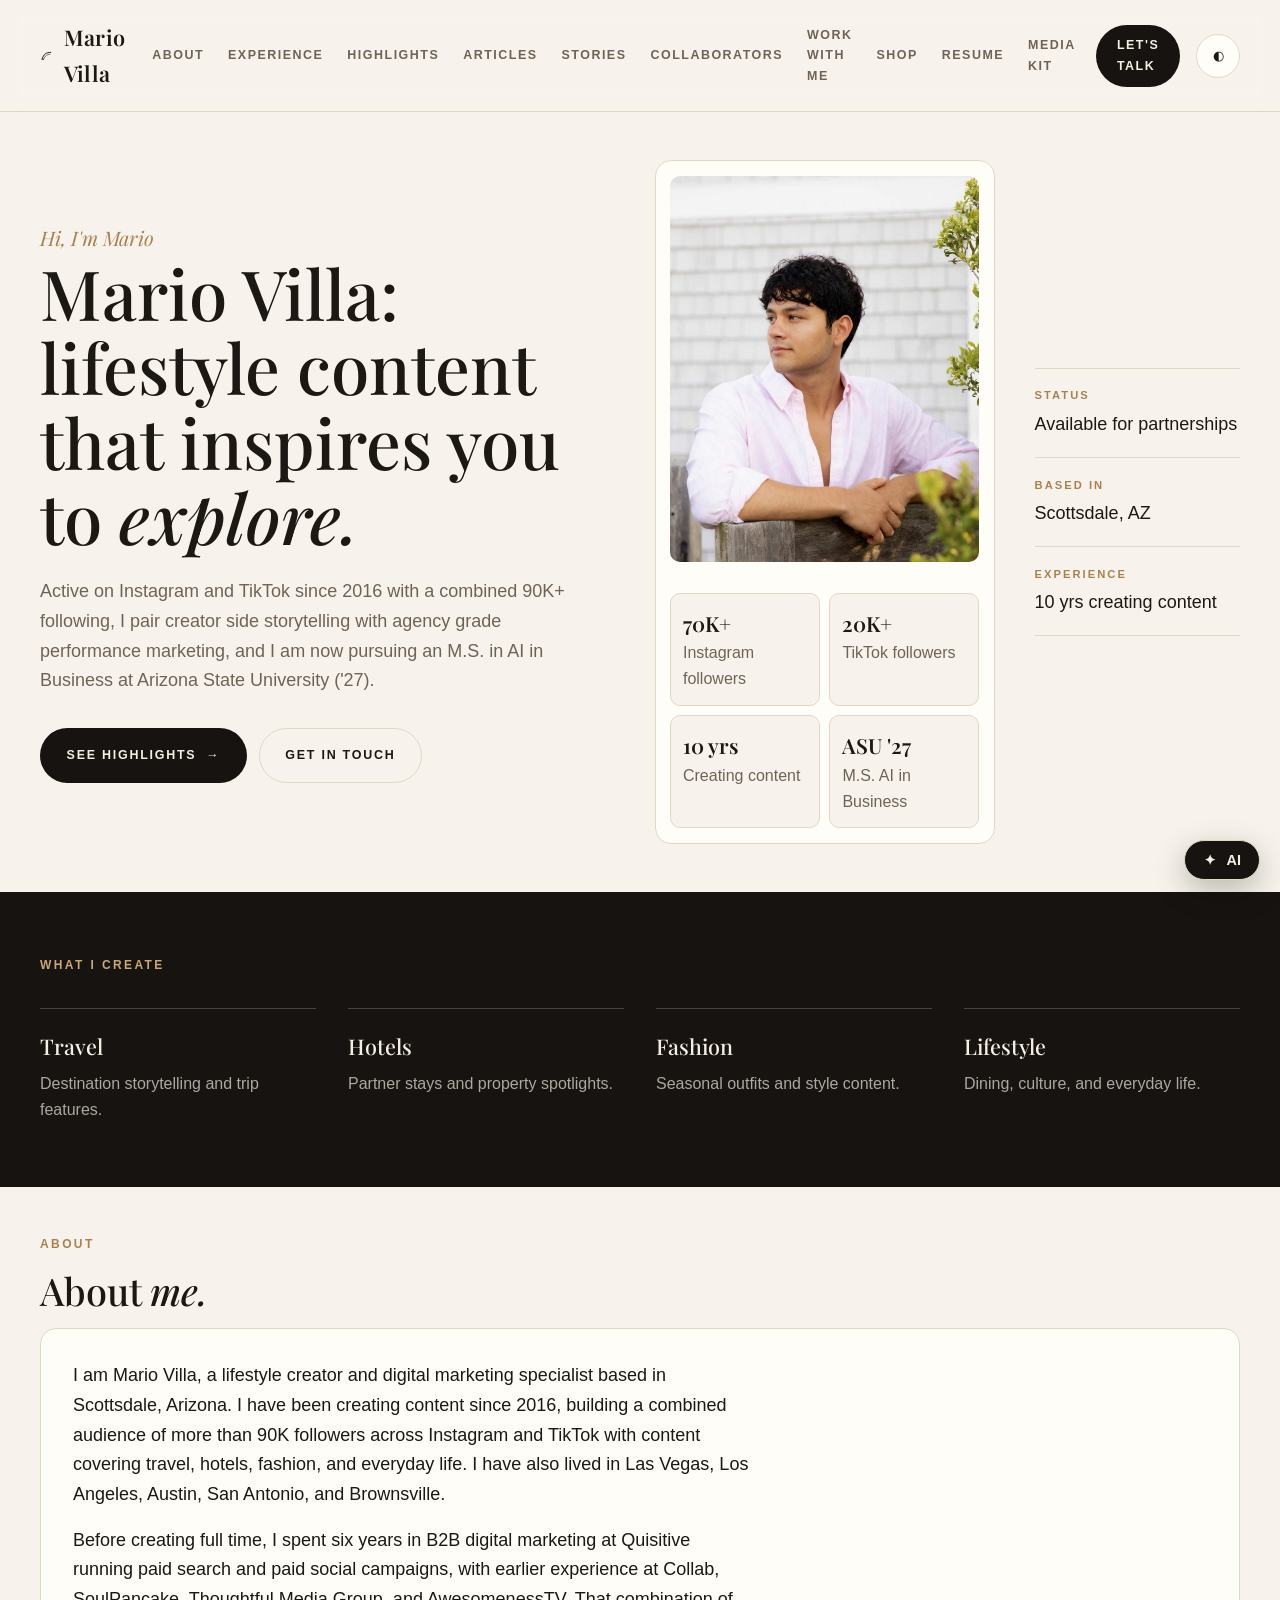
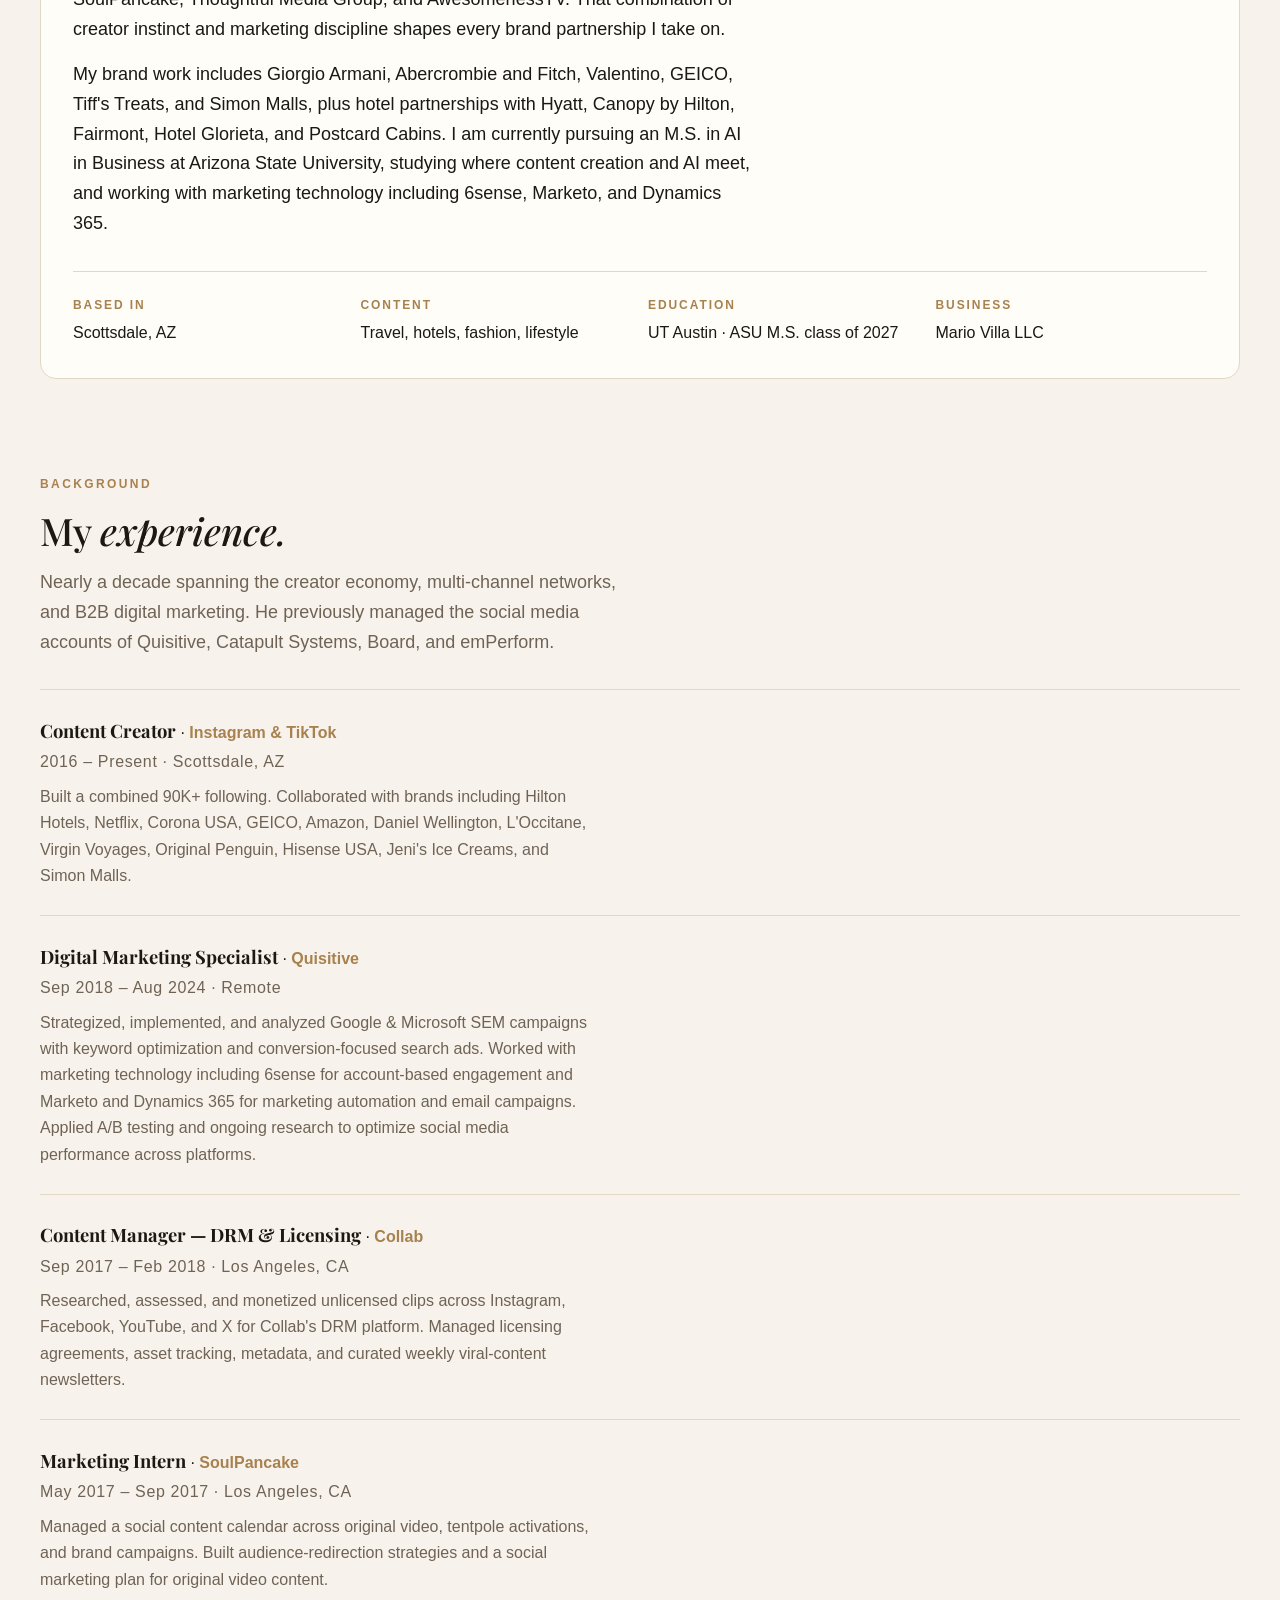
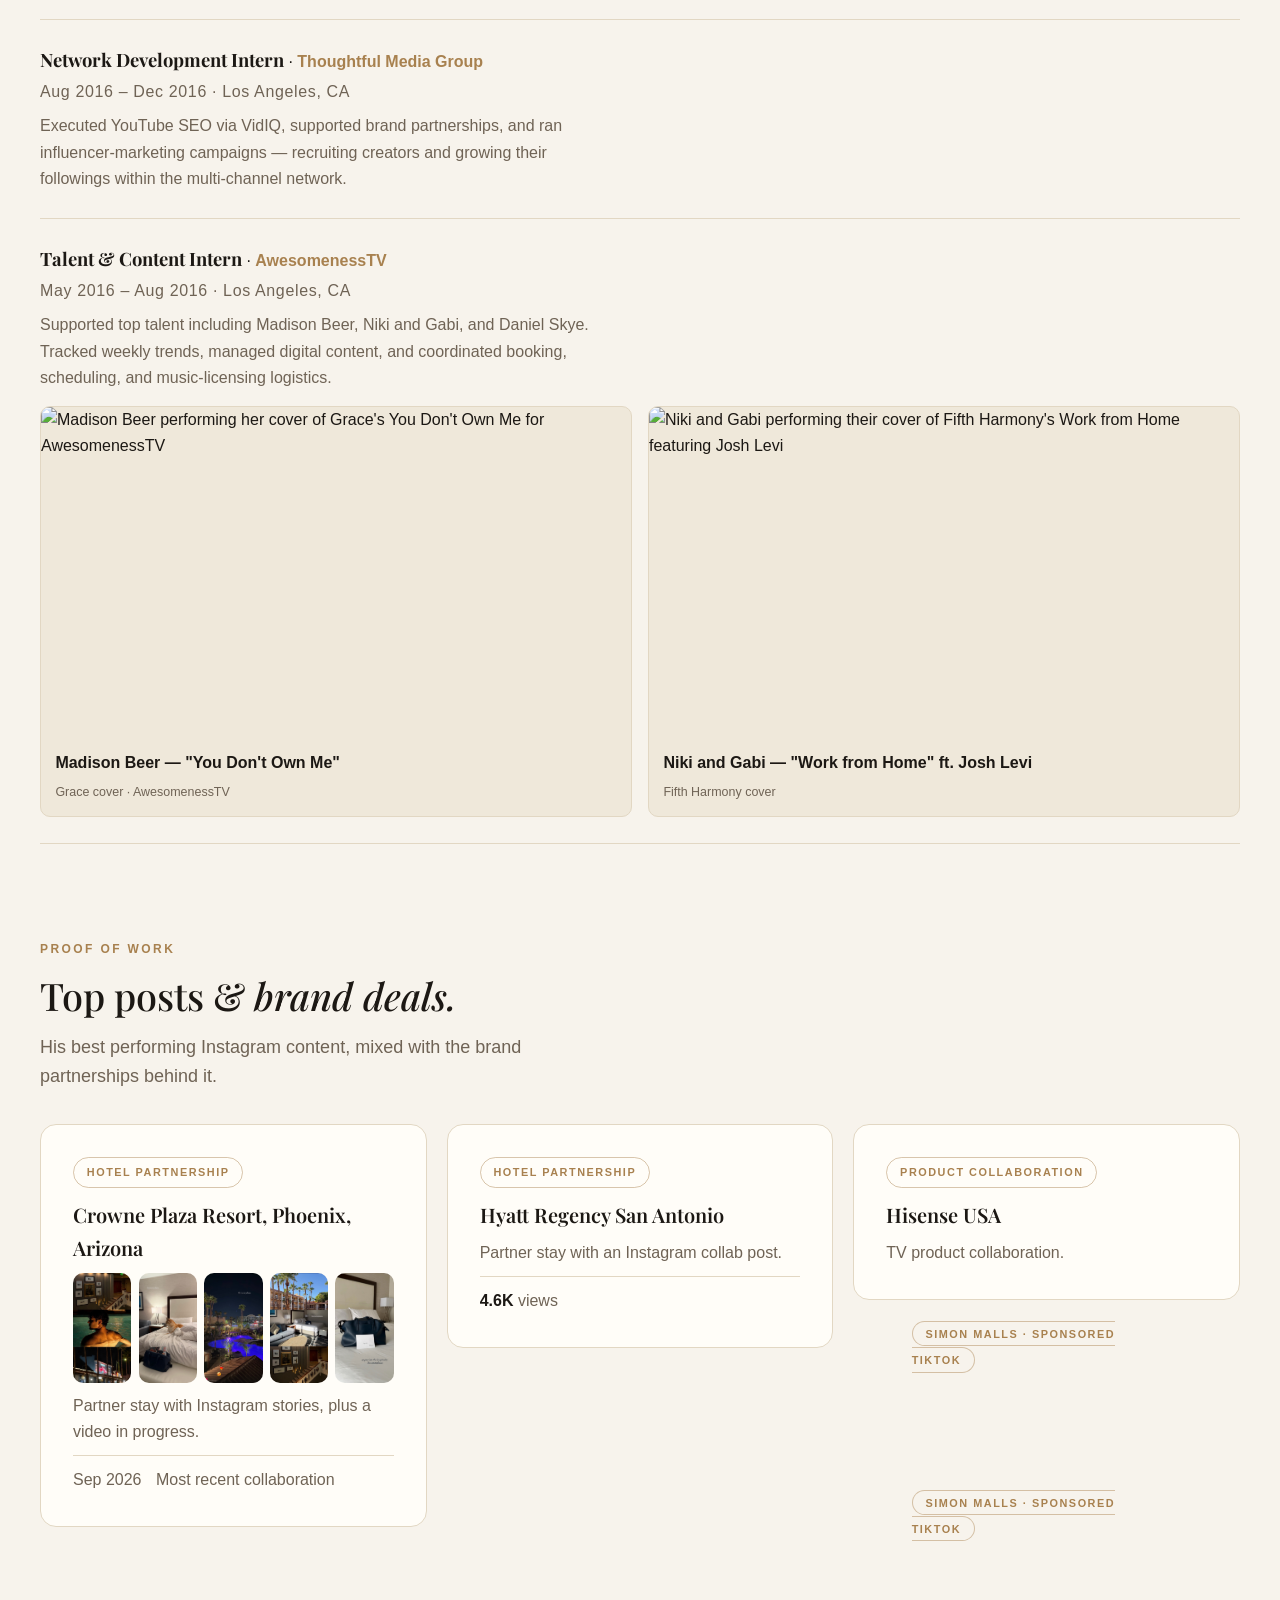
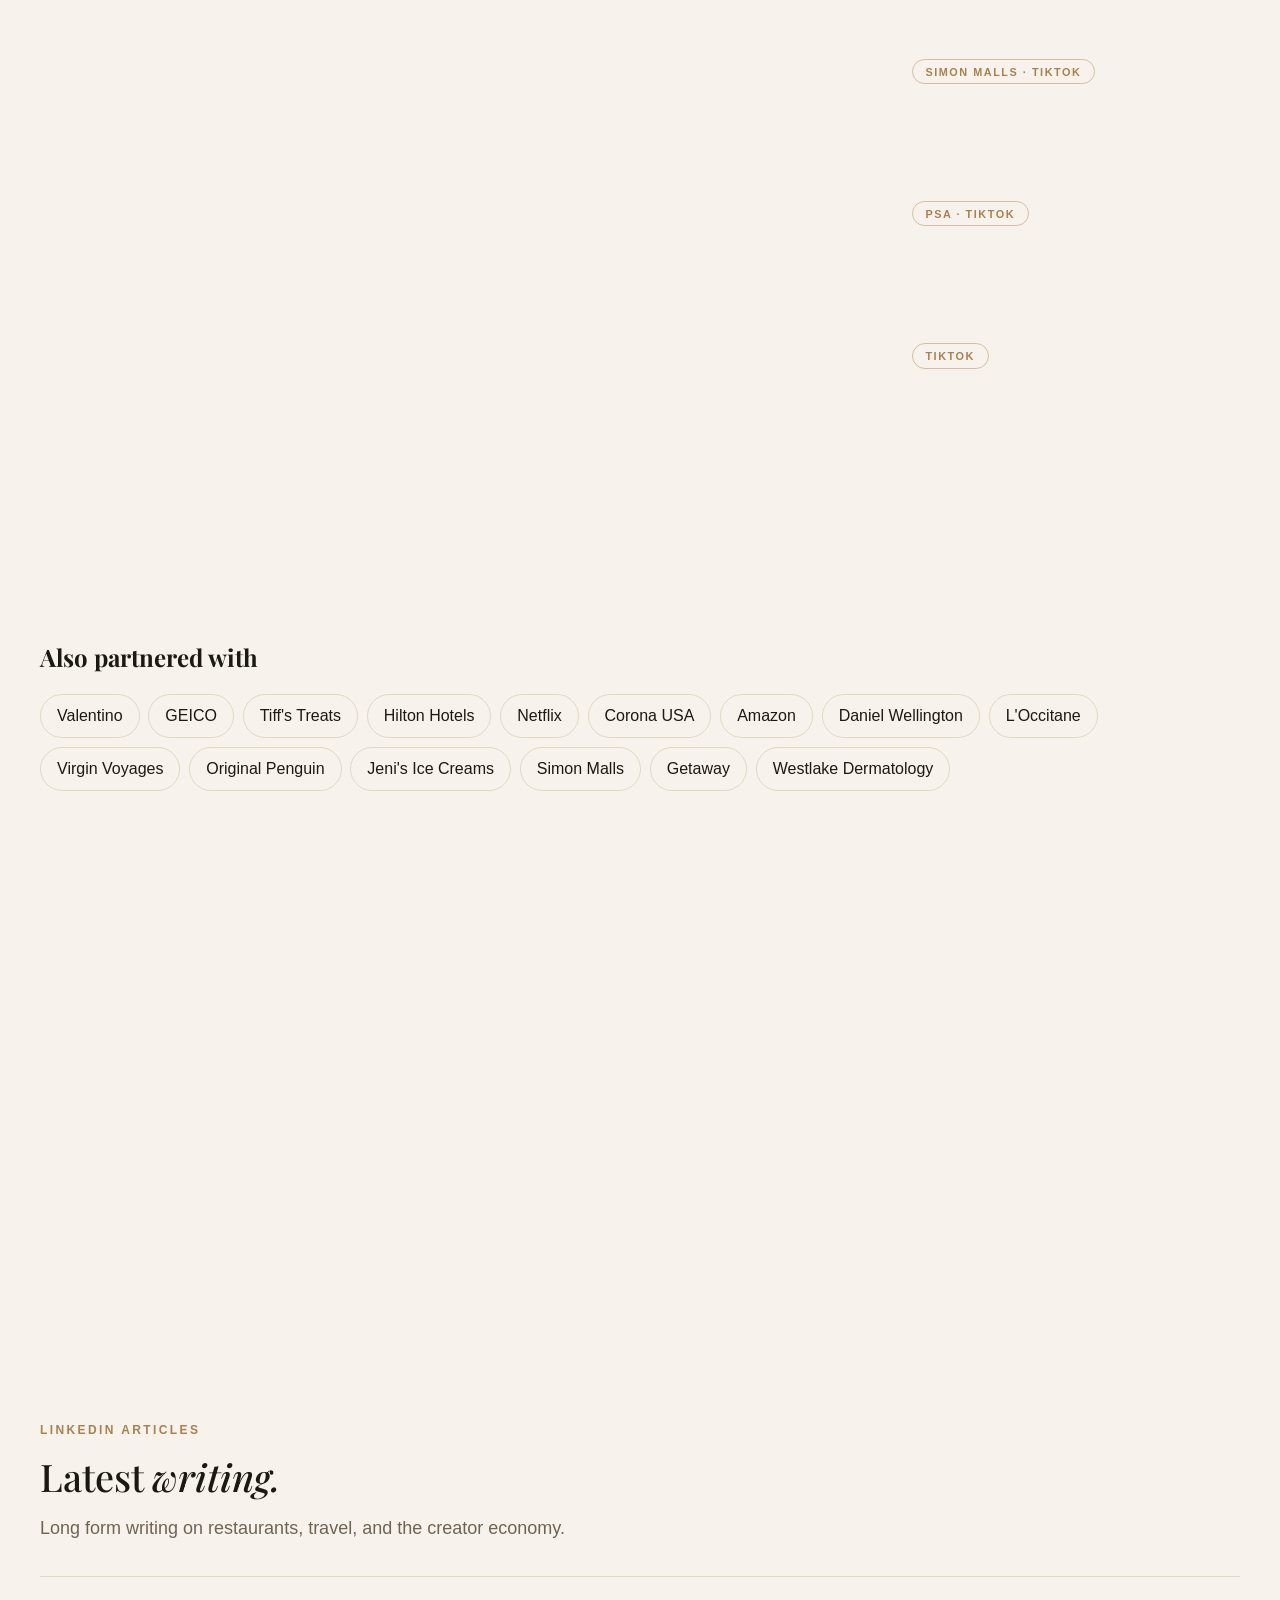
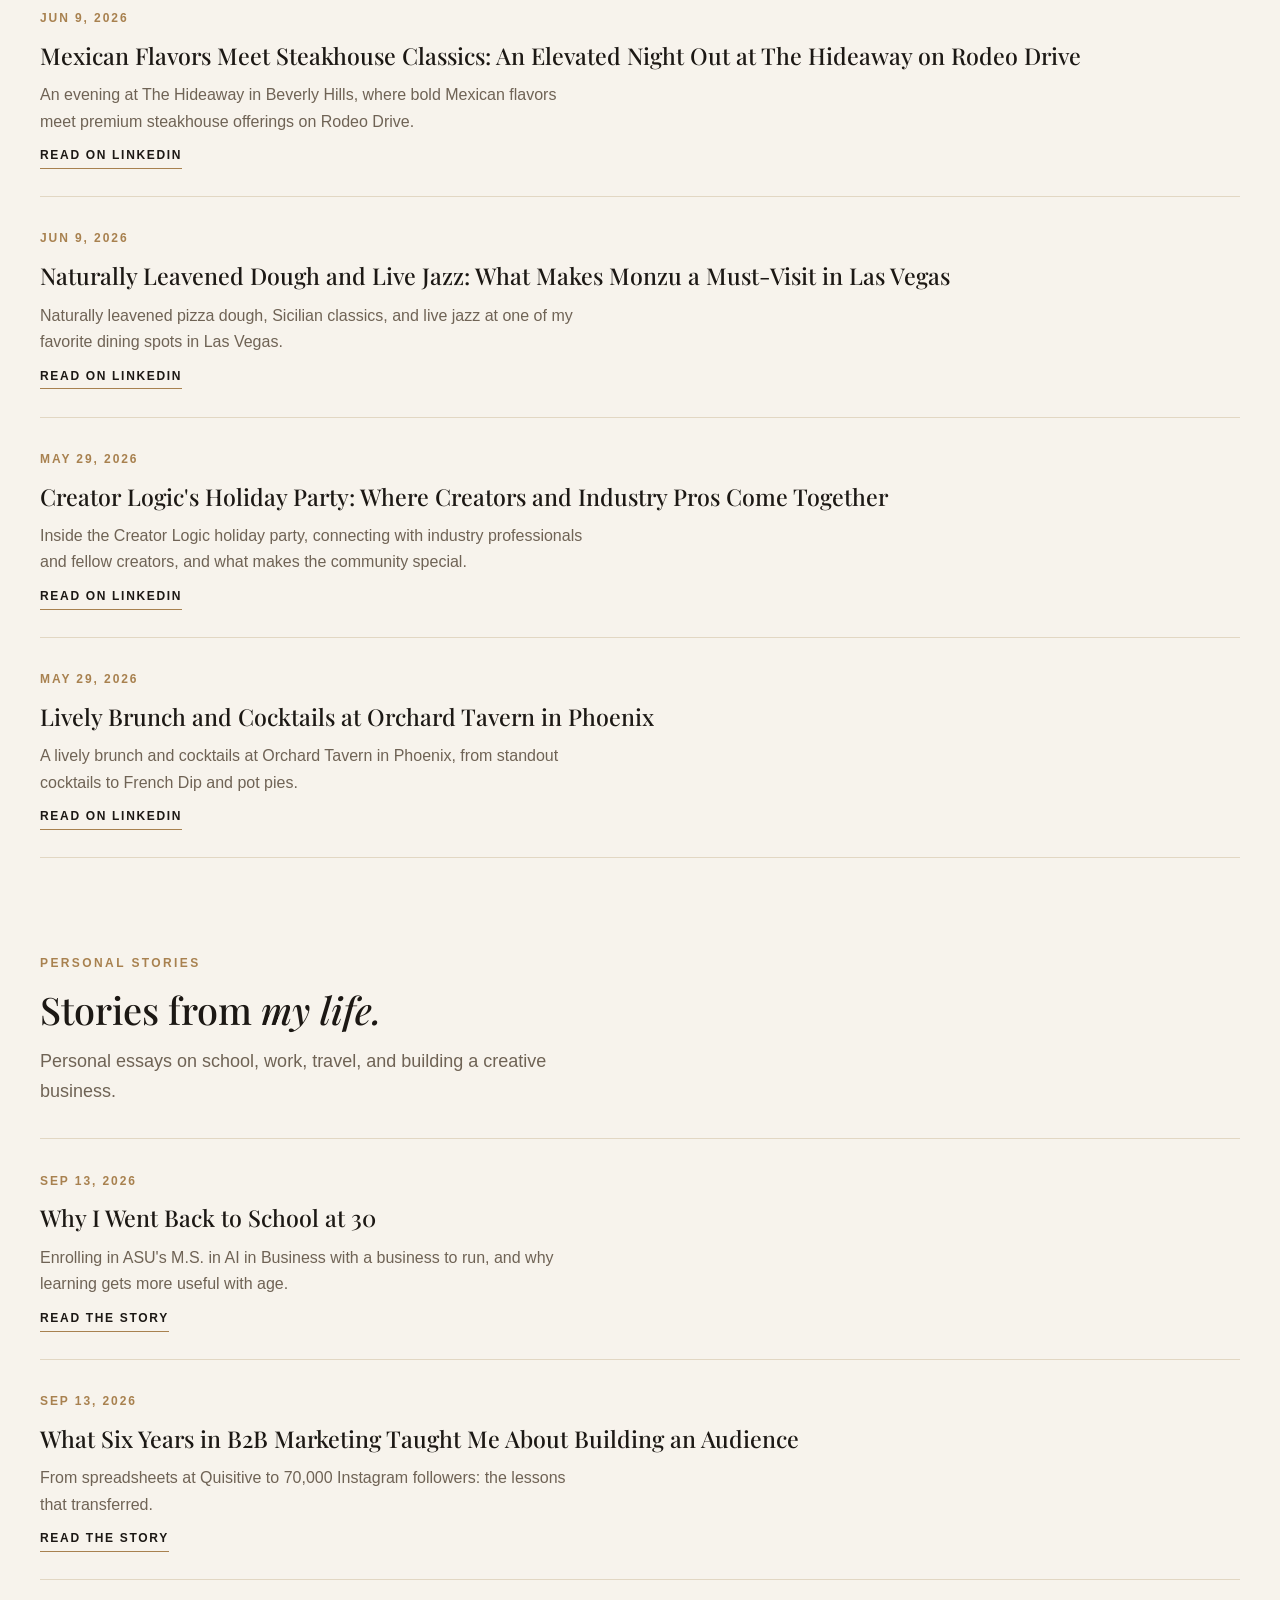
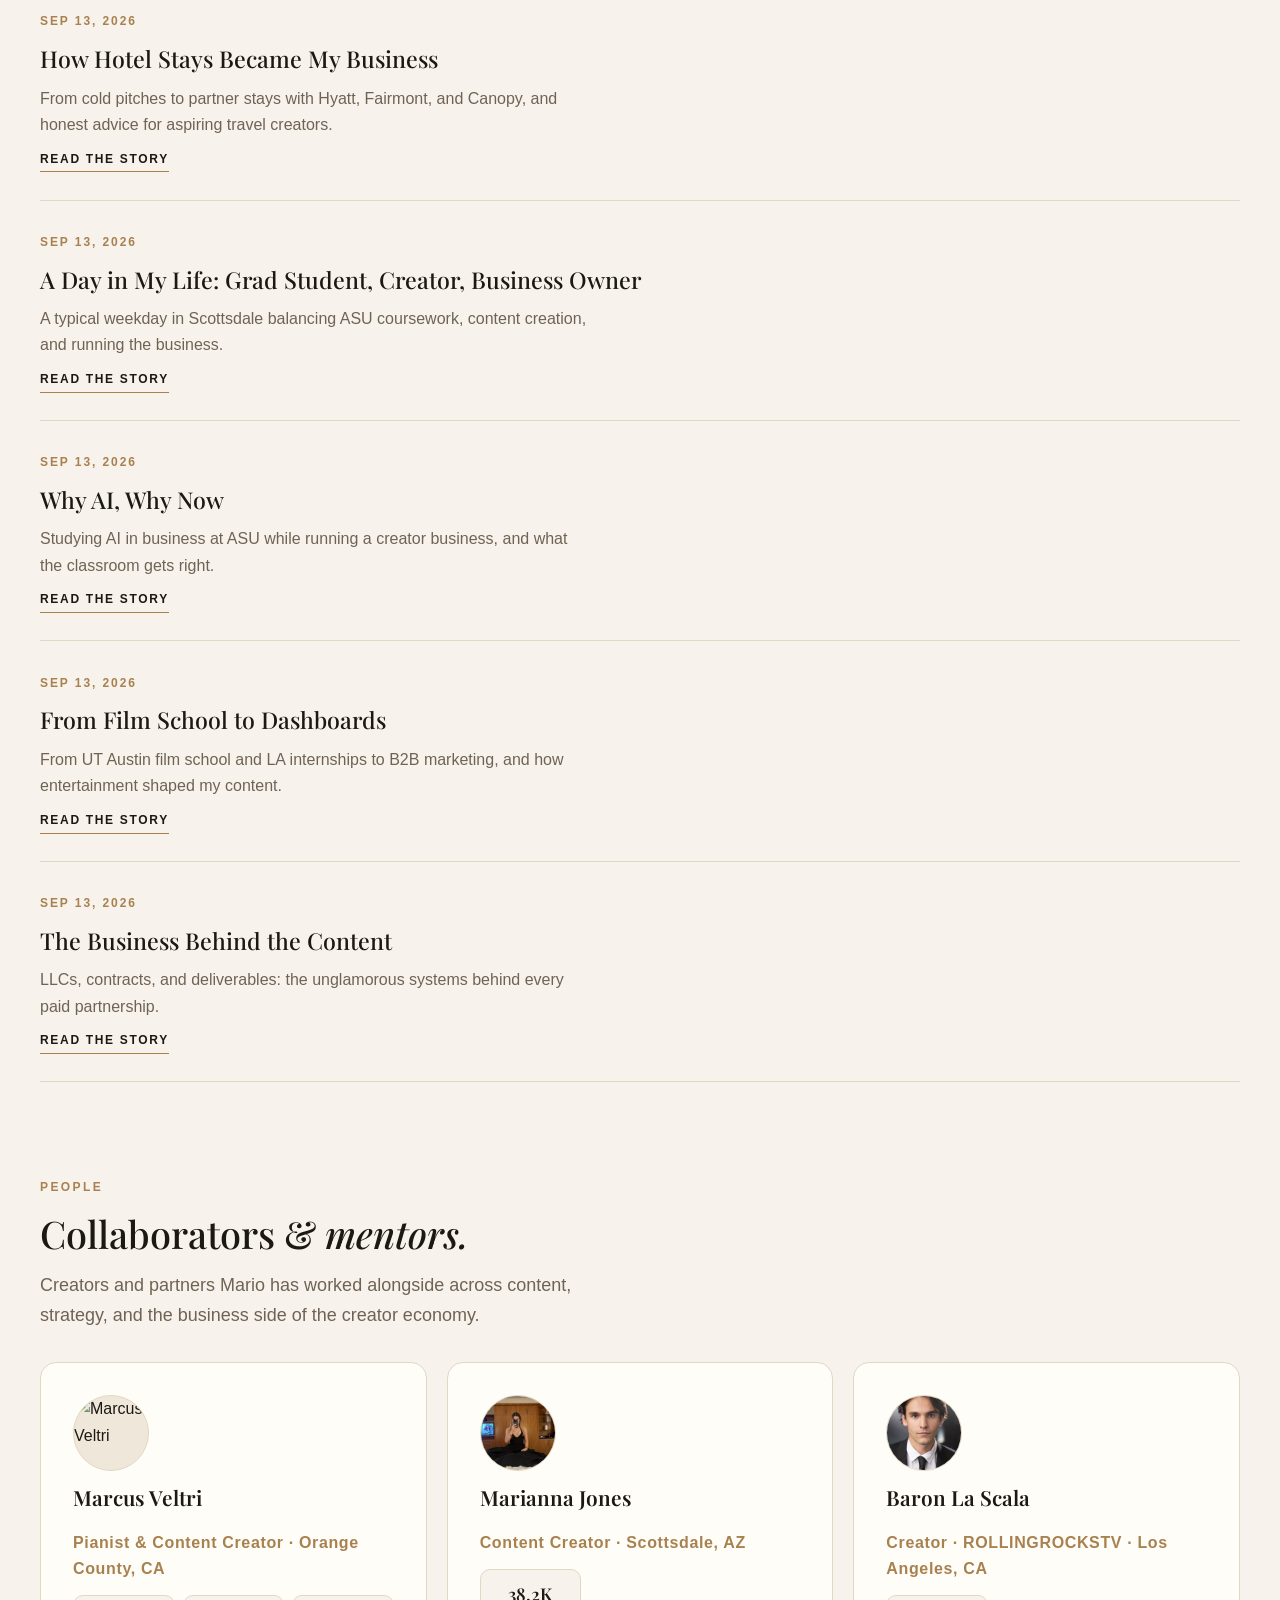
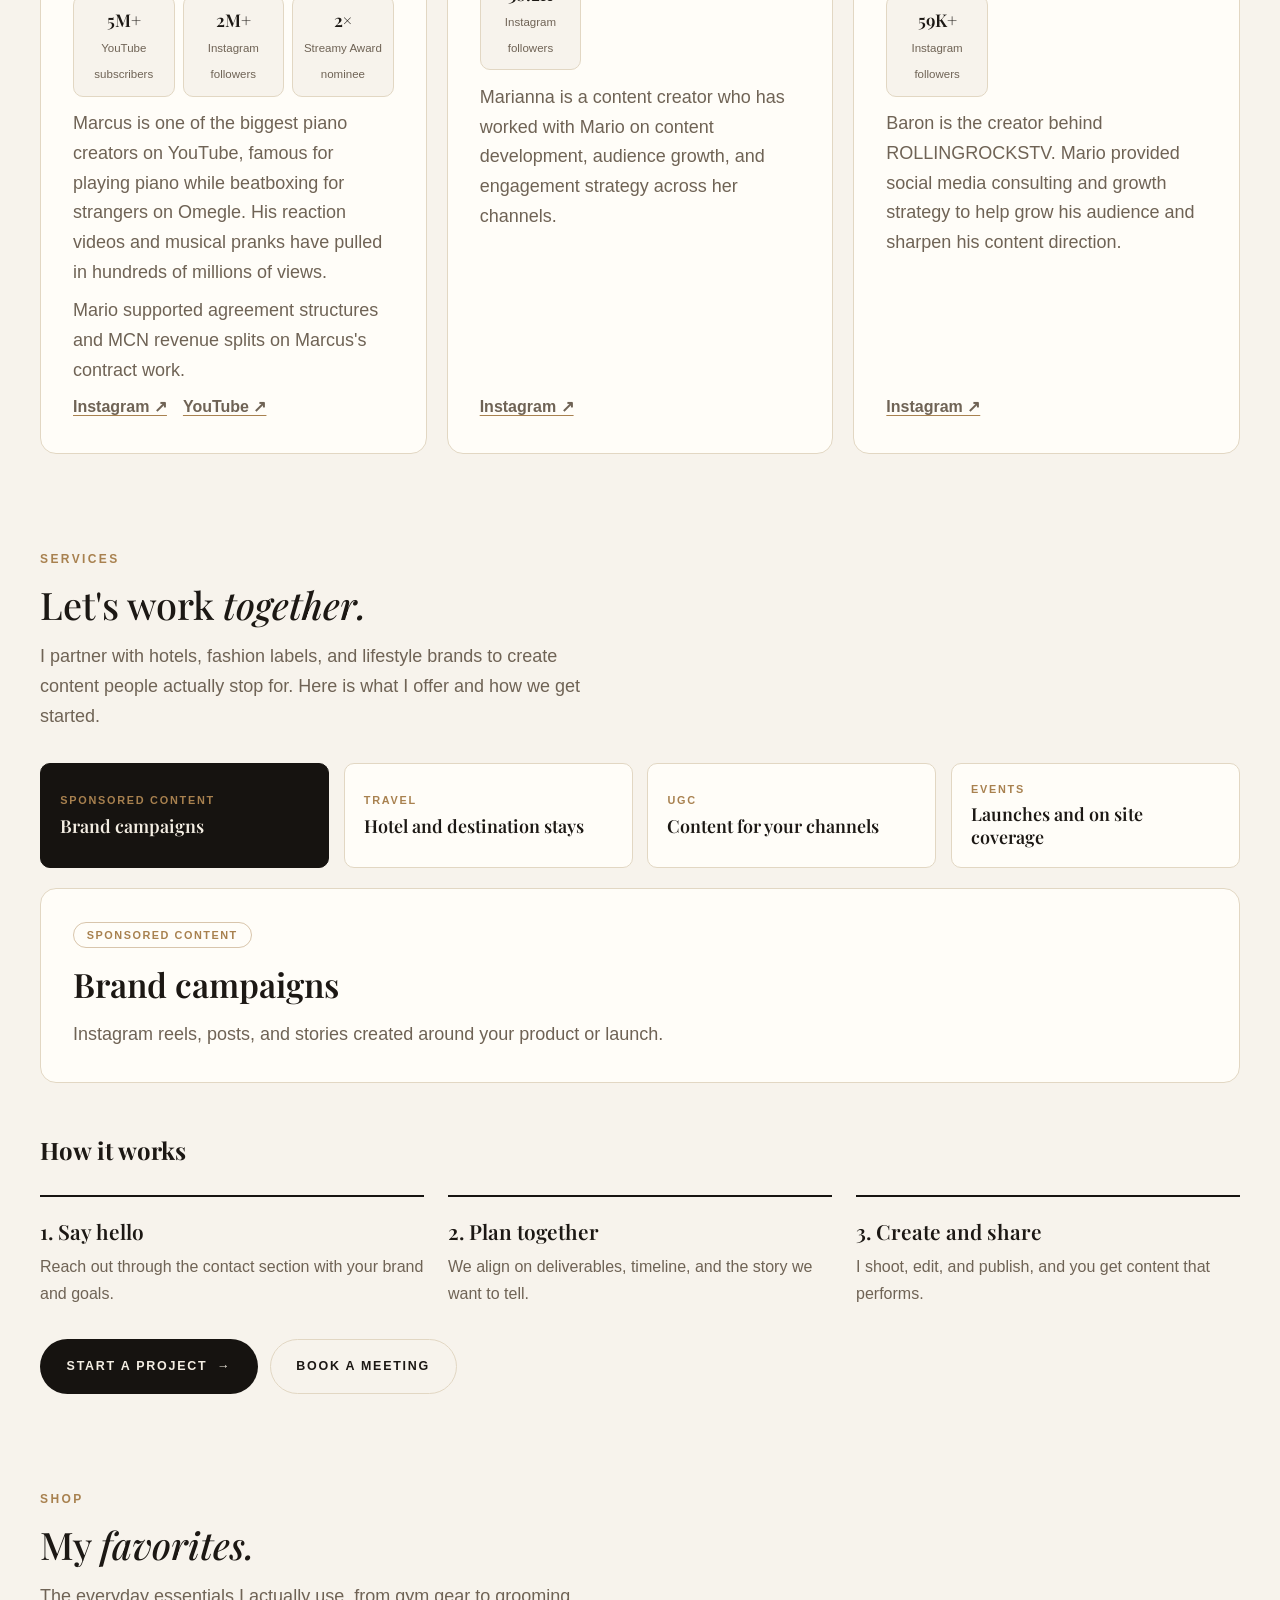
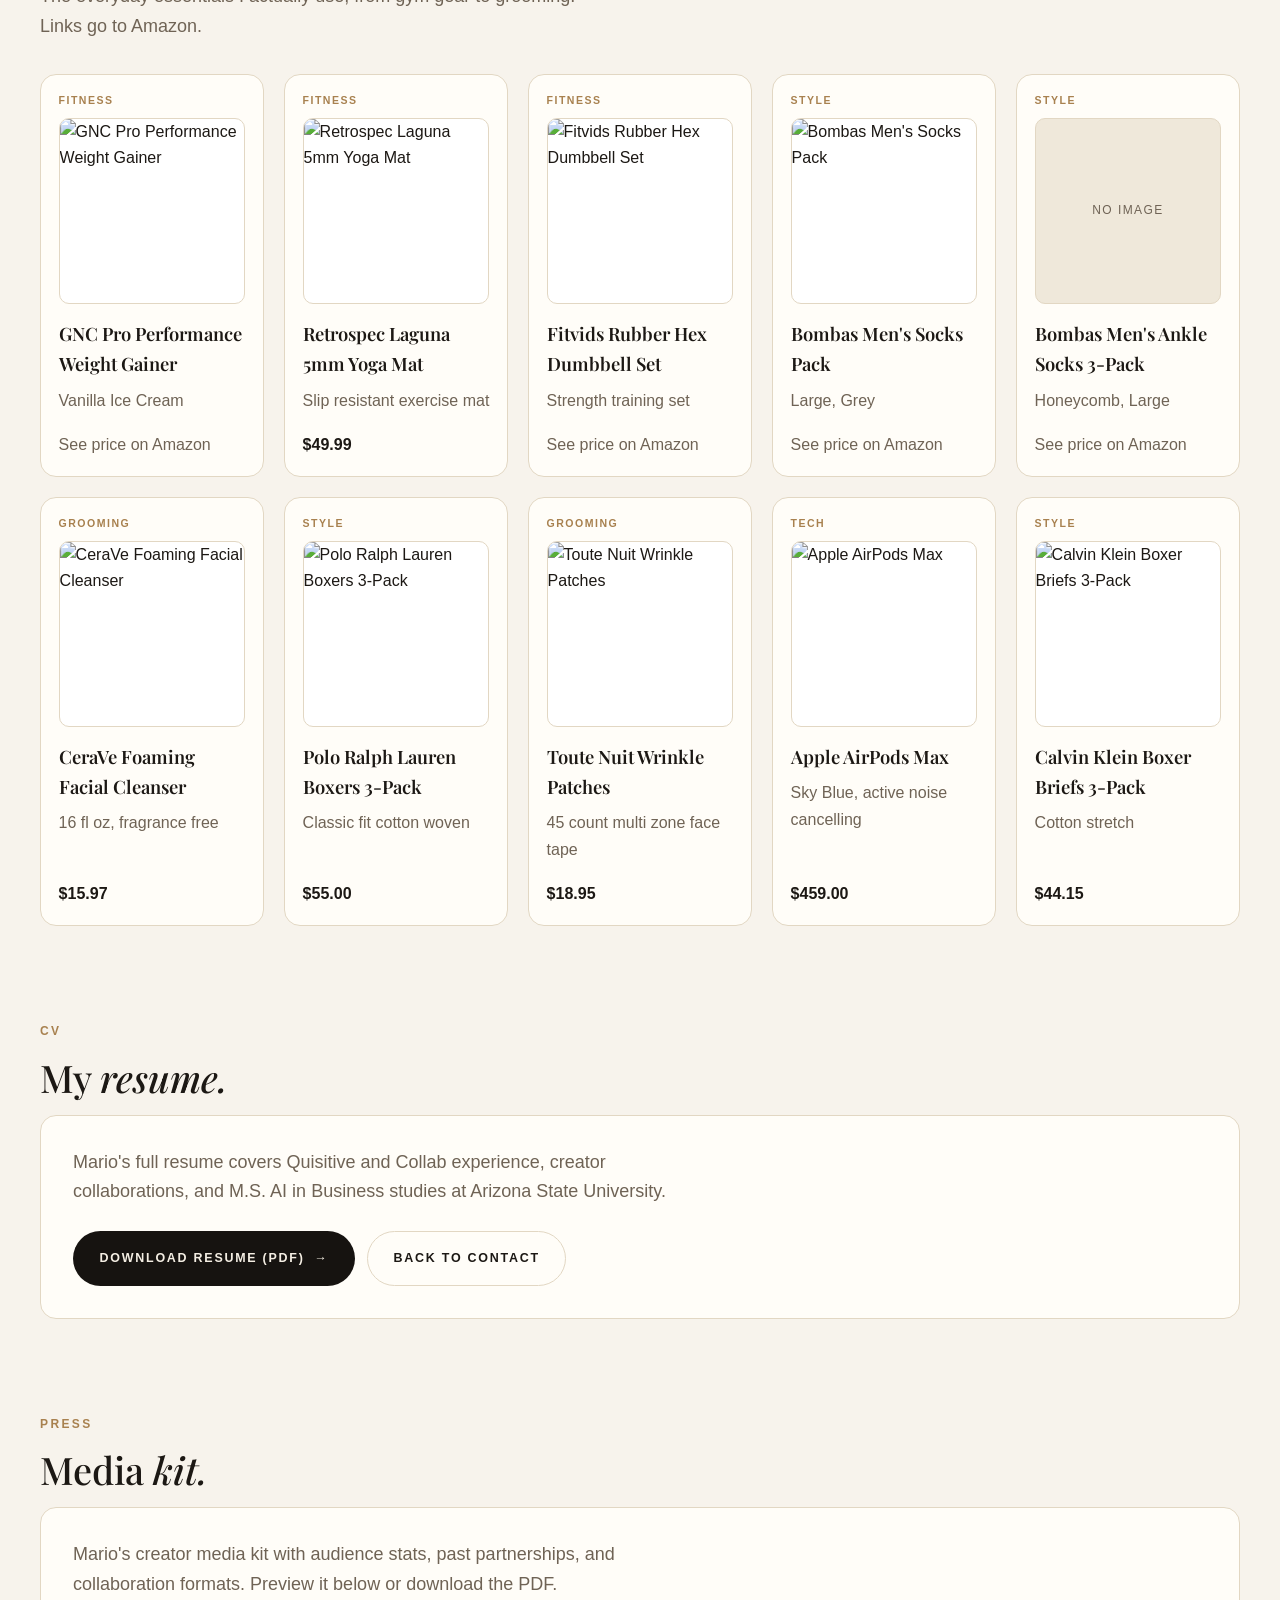
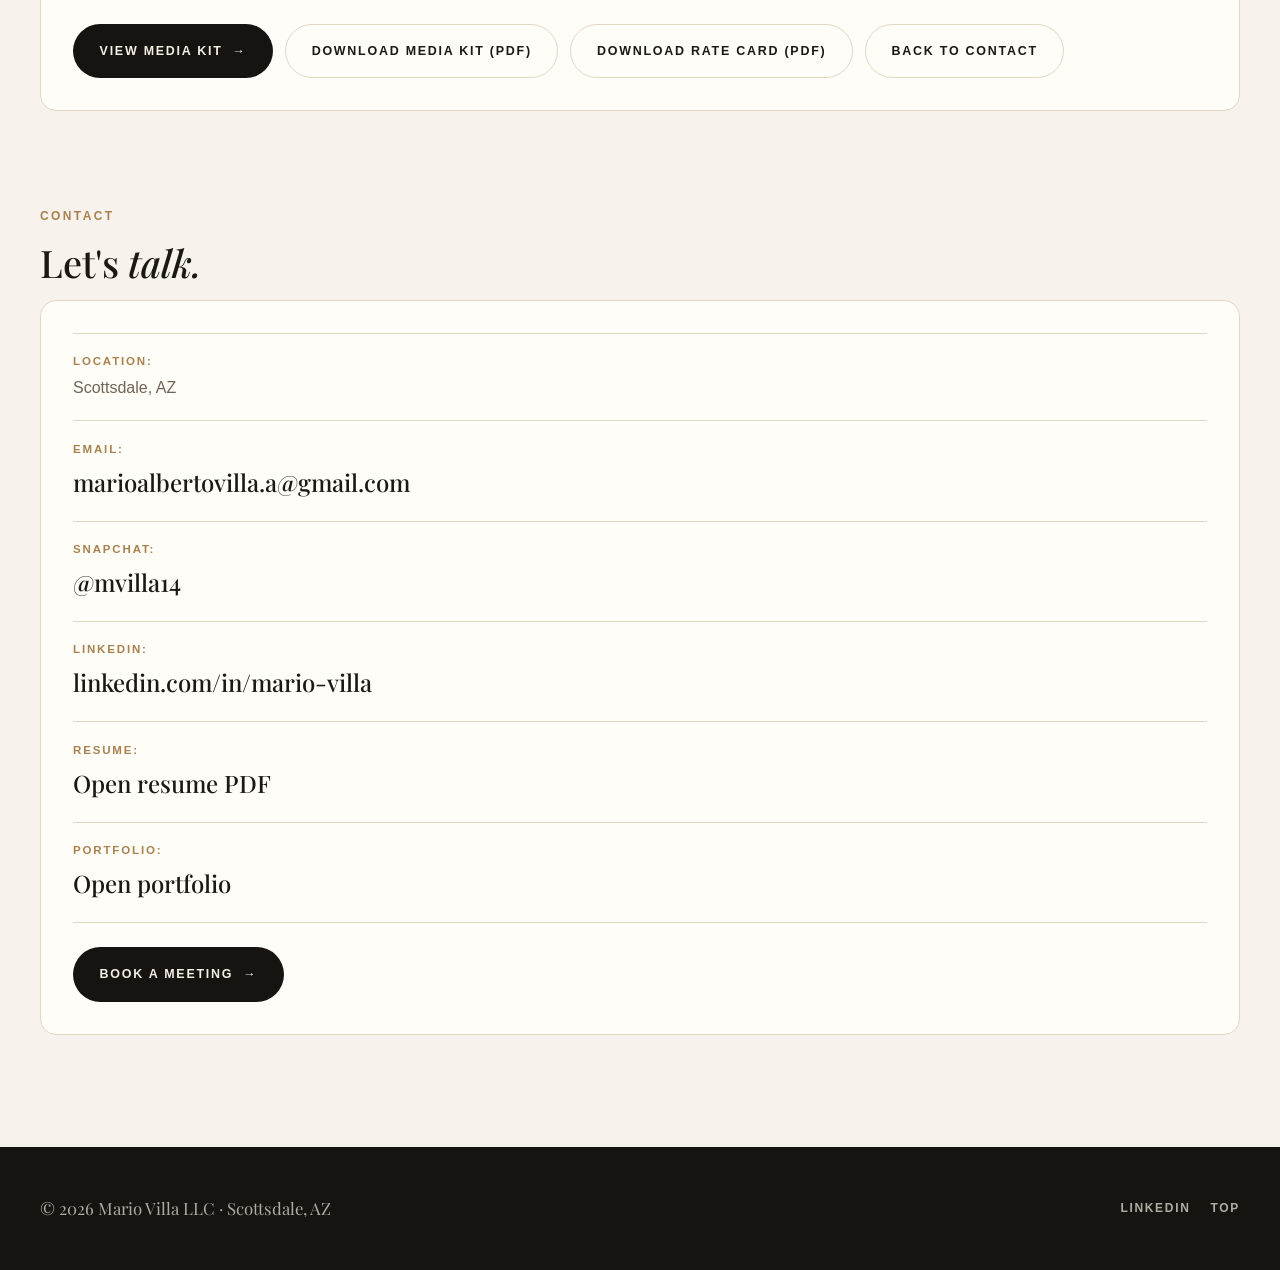
==== commit 743784a6: "Add Crowne Plaza Sep 2026 collaboration card" ====
--- a/index.html
+++ b/index.html
@@ -239,6 +239,19 @@
       <h2>Top posts &amp; <em>brand deals.</em></h2>
       <p class="section-intro">His best performing Instagram content, mixed with the brand partnerships behind it.</p>
       <div class="mix-grid">
+        <article class="deal-card card">
+          <span class="deal-tag">Hotel Partnership</span>
+          <h3>Crowne Plaza Resort, Phoenix, Arizona</h3>
+          <div class="deal-strip">
+            <img src="./resources/images/crowne-plaza-1.jpg" alt="Crowne Plaza story: grand staircase and lobby art" loading="lazy" />
+            <img src="./resources/images/crowne-plaza-2.jpg" alt="Crowne Plaza story: guest room with dog on the bed" loading="lazy" />
+            <img src="./resources/images/crowne-plaza-3.jpg" alt="Crowne Plaza story: resort pool at night" loading="lazy" />
+            <img src="./resources/images/crowne-plaza-4.jpg" alt="Crowne Plaza story: courtyard palms and guest room" loading="lazy" />
+            <img src="./resources/images/crowne-plaza-5.jpg" alt="Crowne Plaza story: welcome card and duffel on the bed" loading="lazy" />
+          </div>
+          <p>Partner stay with Instagram stories, plus a video in progress.</p>
+          <div class="deal-meta"><span>Sep 2026</span><span>Most recent collaboration</span></div>
+        </article>
         <blockquote class="instagram-media" data-instgrm-permalink="https://www.instagram.com/p/Cr4fDgApbPZ/" data-instgrm-version="14"></blockquote>
         <article class="deal-card card">
           <span class="deal-tag">PR Gifting</span>
--- a/resources/css/style.css
+++ b/resources/css/style.css
@@ -210,6 +210,8 @@
   display: flex; gap: .35rem .9rem; flex-wrap: wrap; align-items: center;
 }
 .deal-meta strong { color: var(--color-text); }
+.deal-strip { display: flex; gap: .45rem; }
+.deal-strip img { flex: 1 1 0; min-width: 0; height: 110px; object-fit: cover; border-radius: 10px; }
 
 /* ---------- collaborators ---------- */
 .collab-card { display: flex; flex-direction: column; gap: .55rem; transition: border-color .2s ease; }
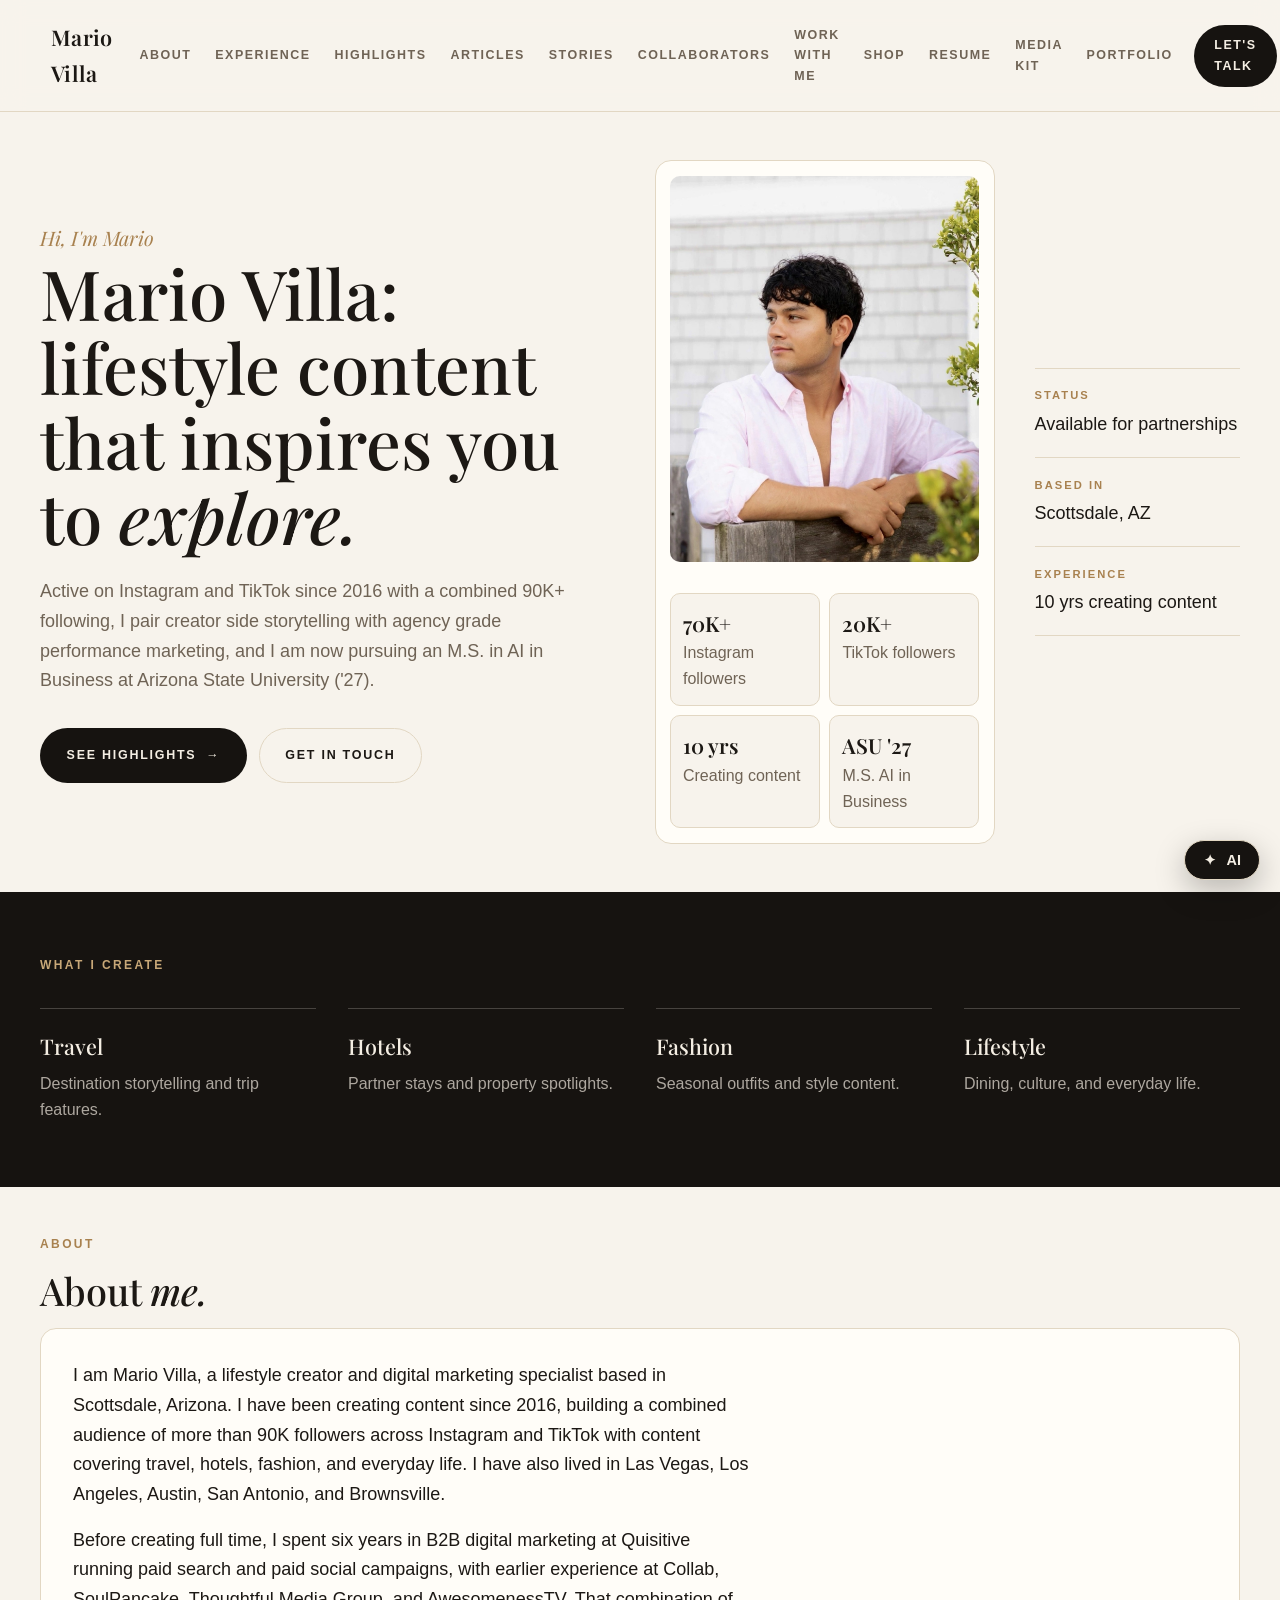
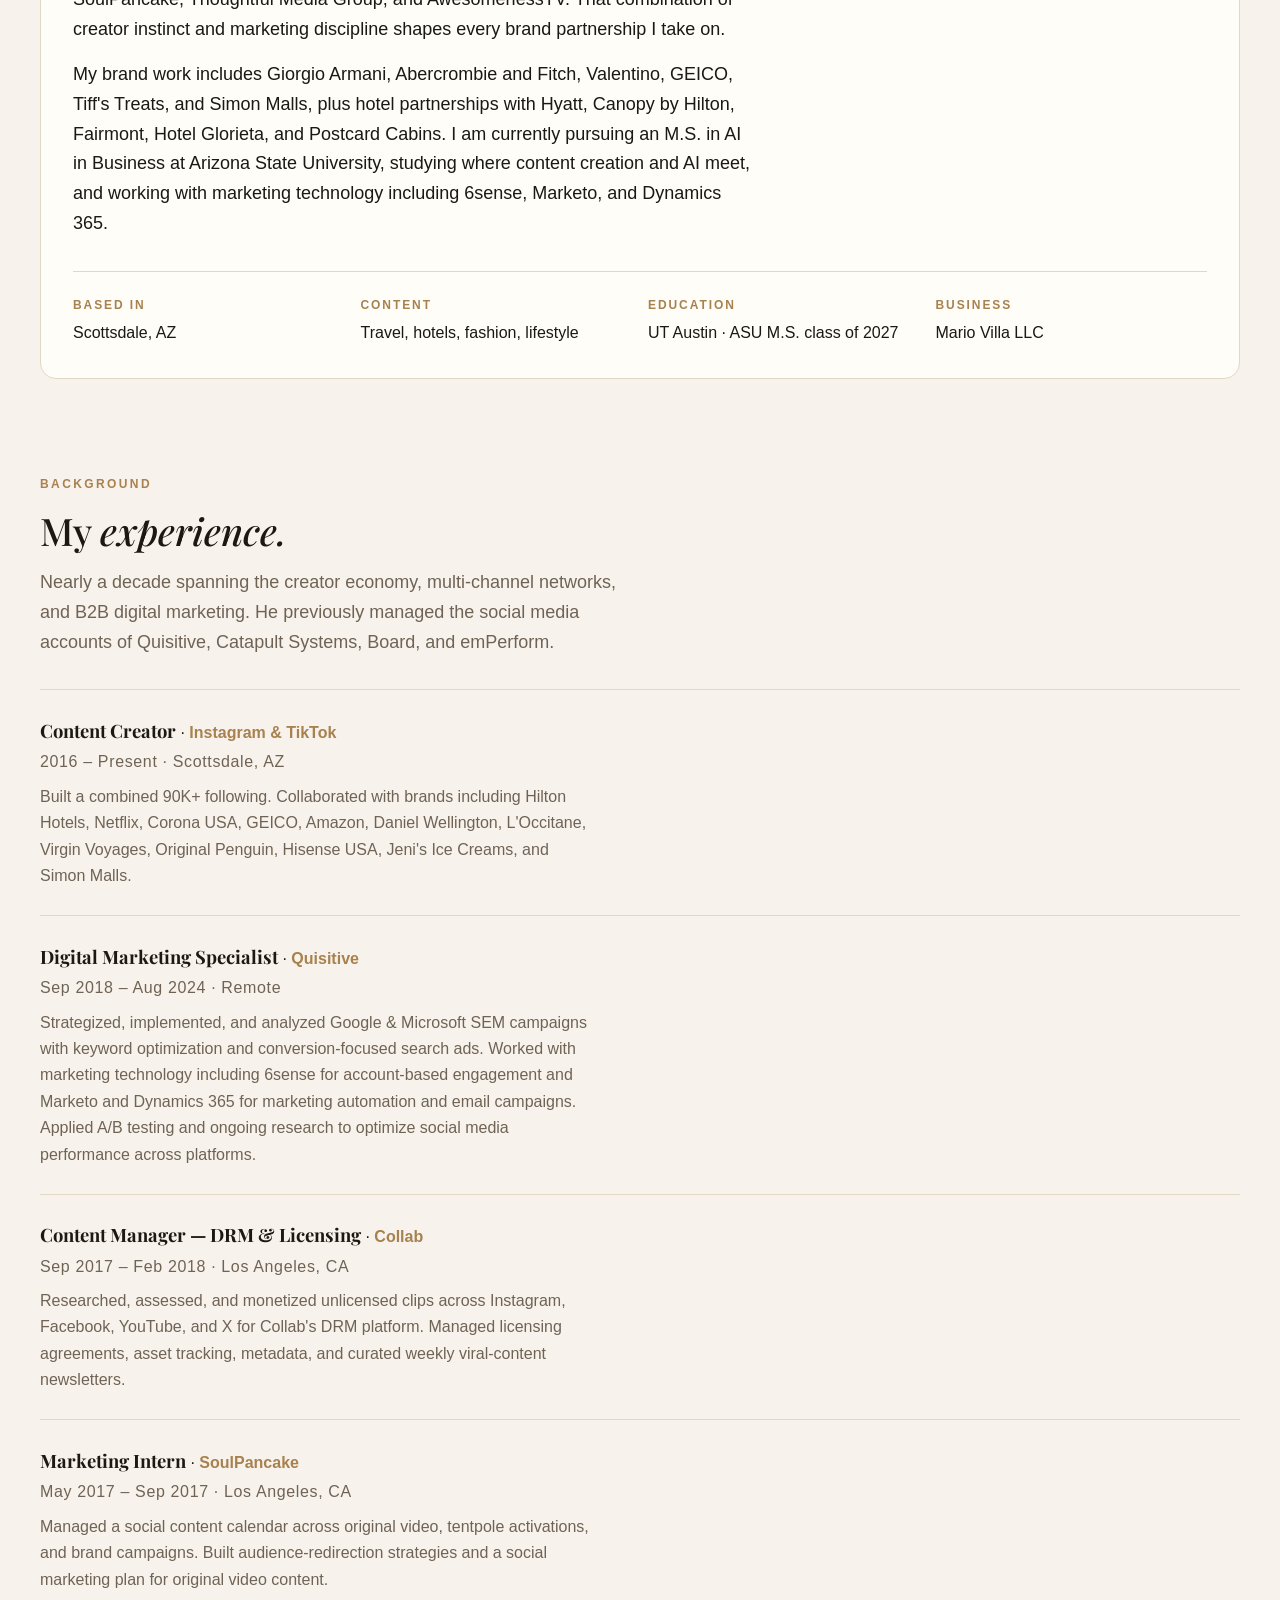
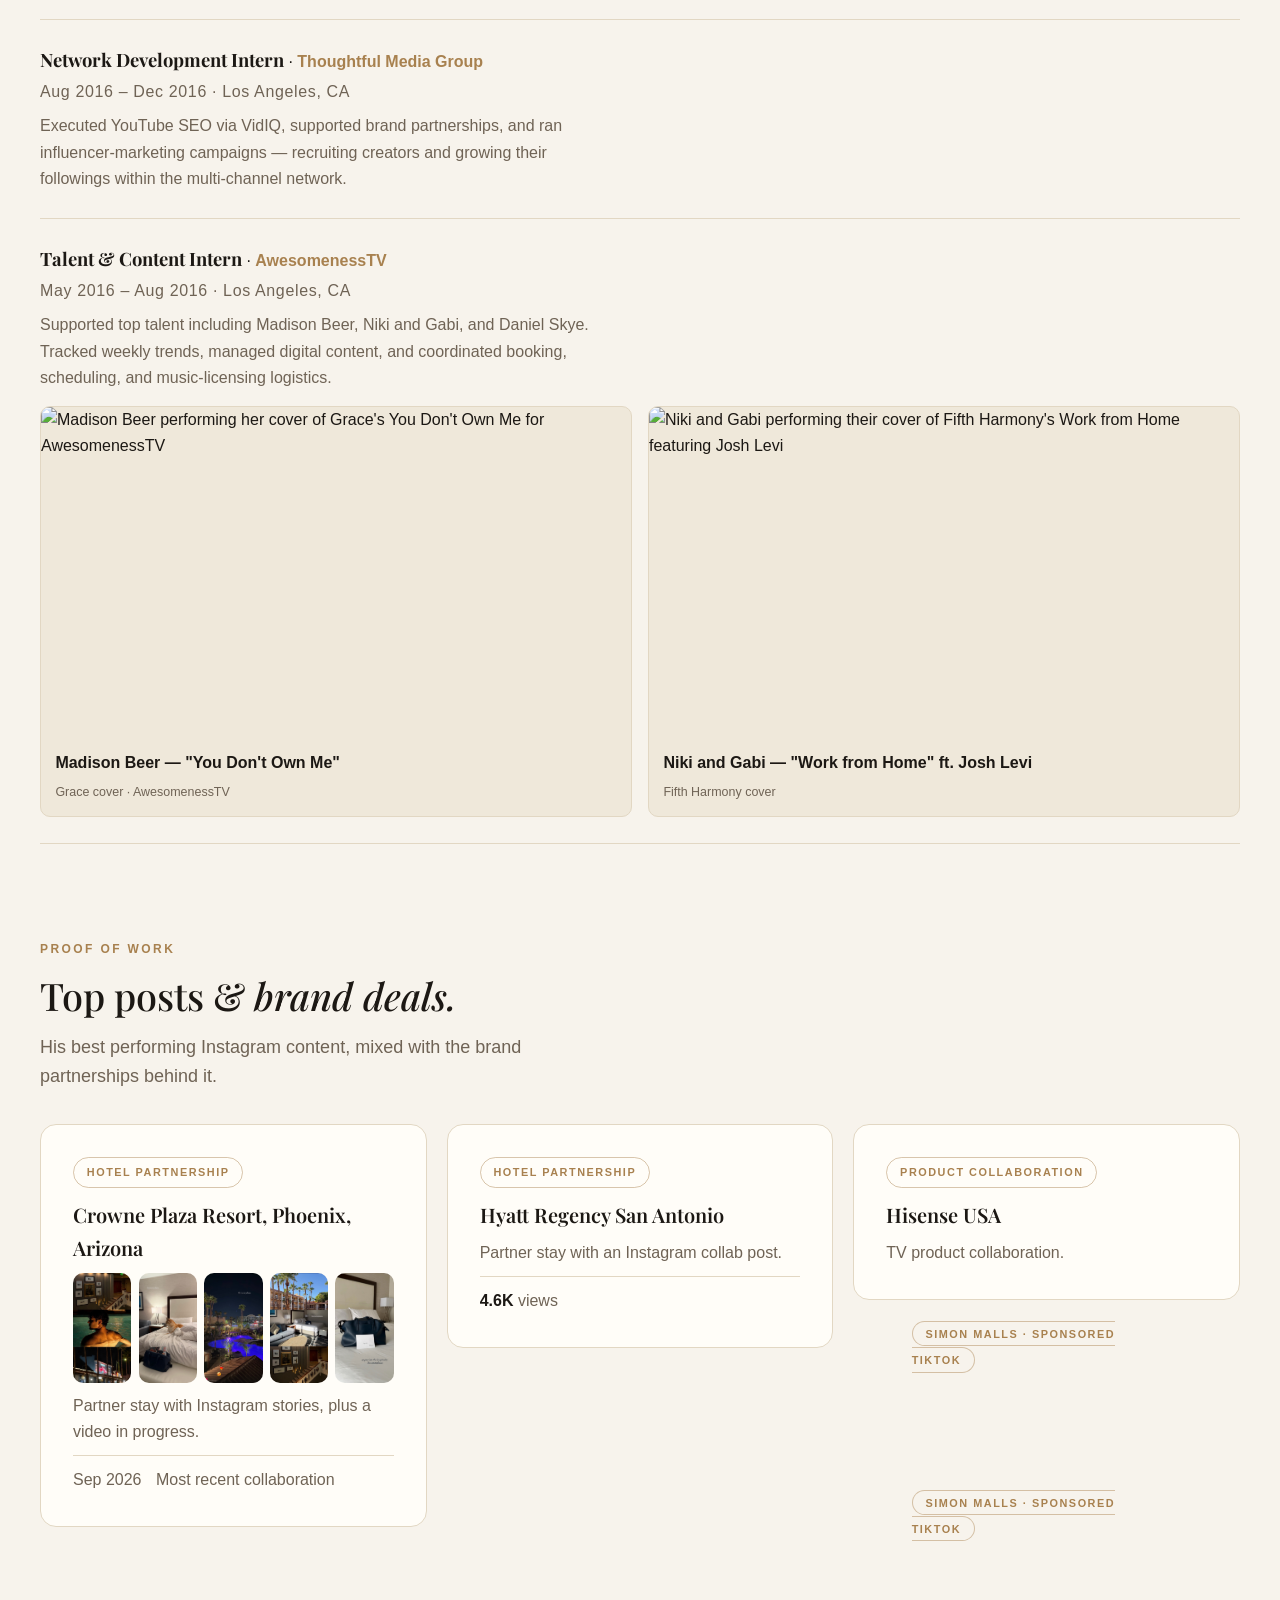
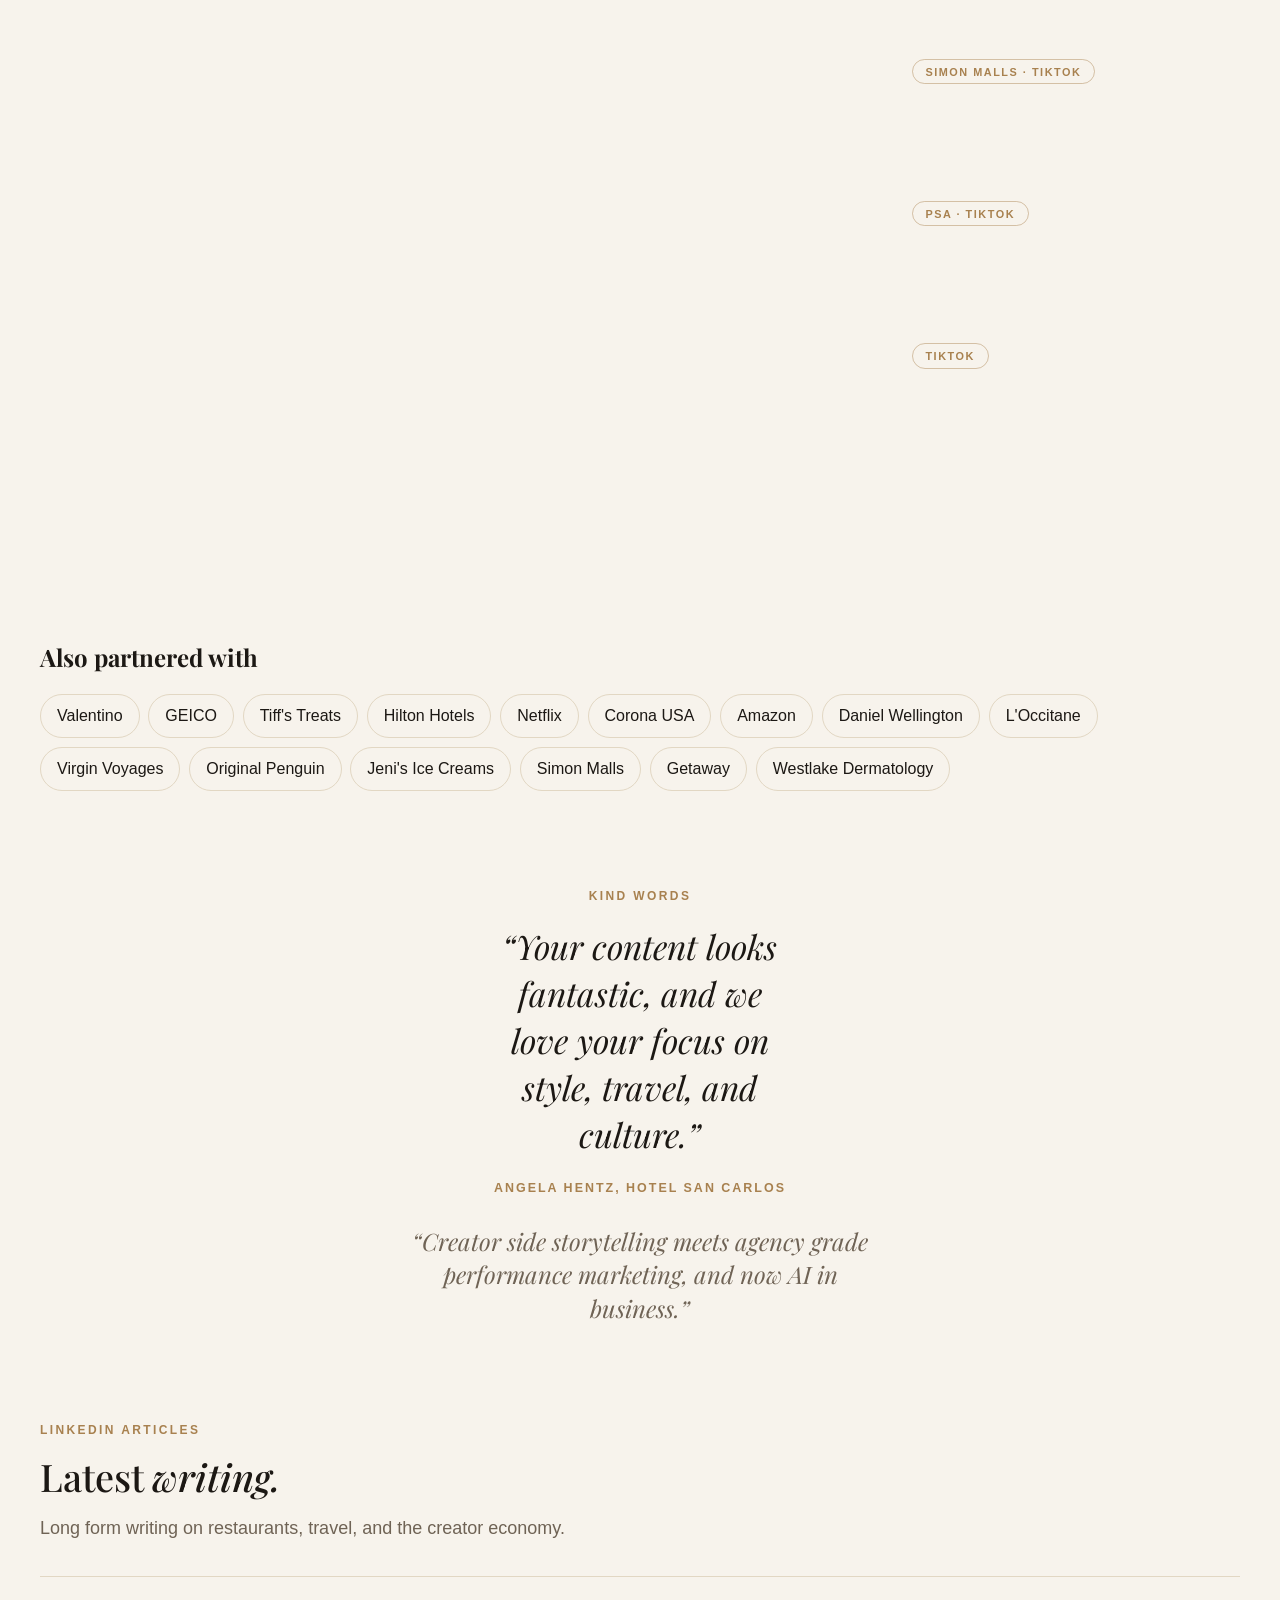
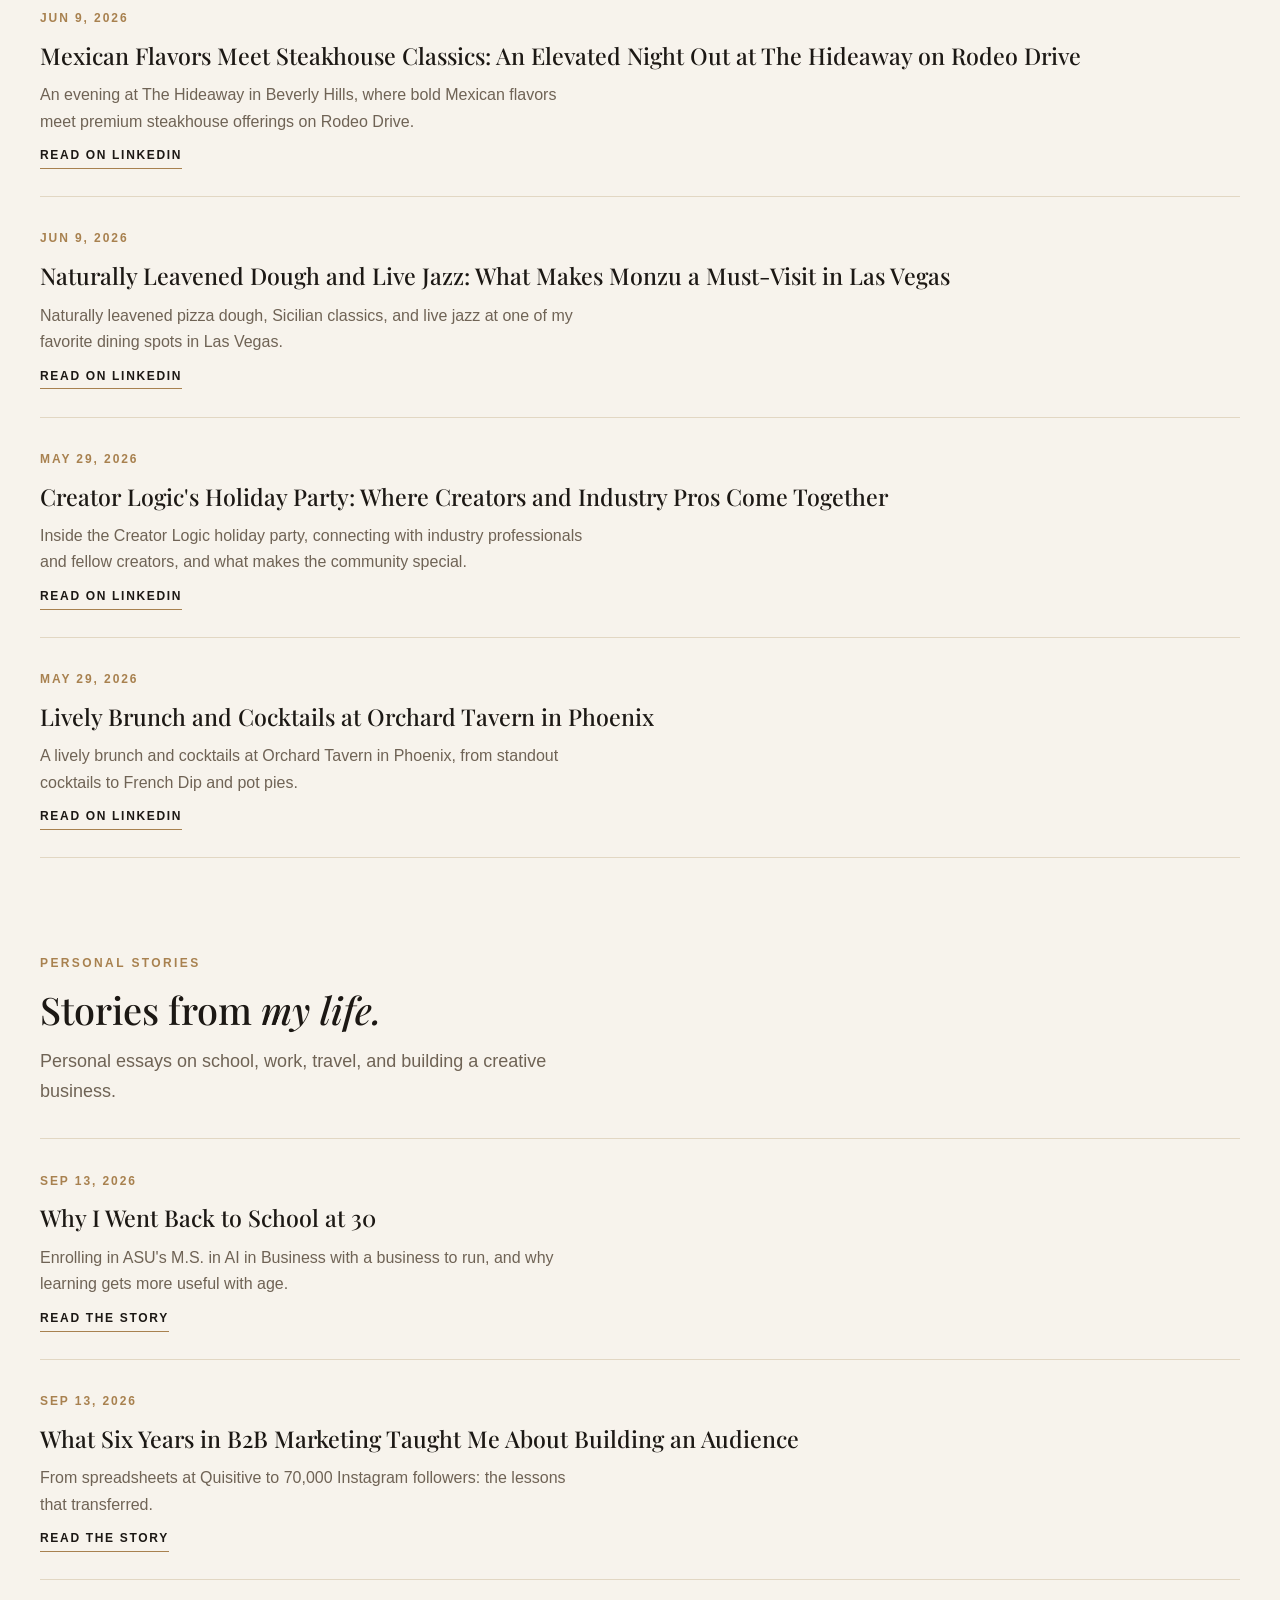
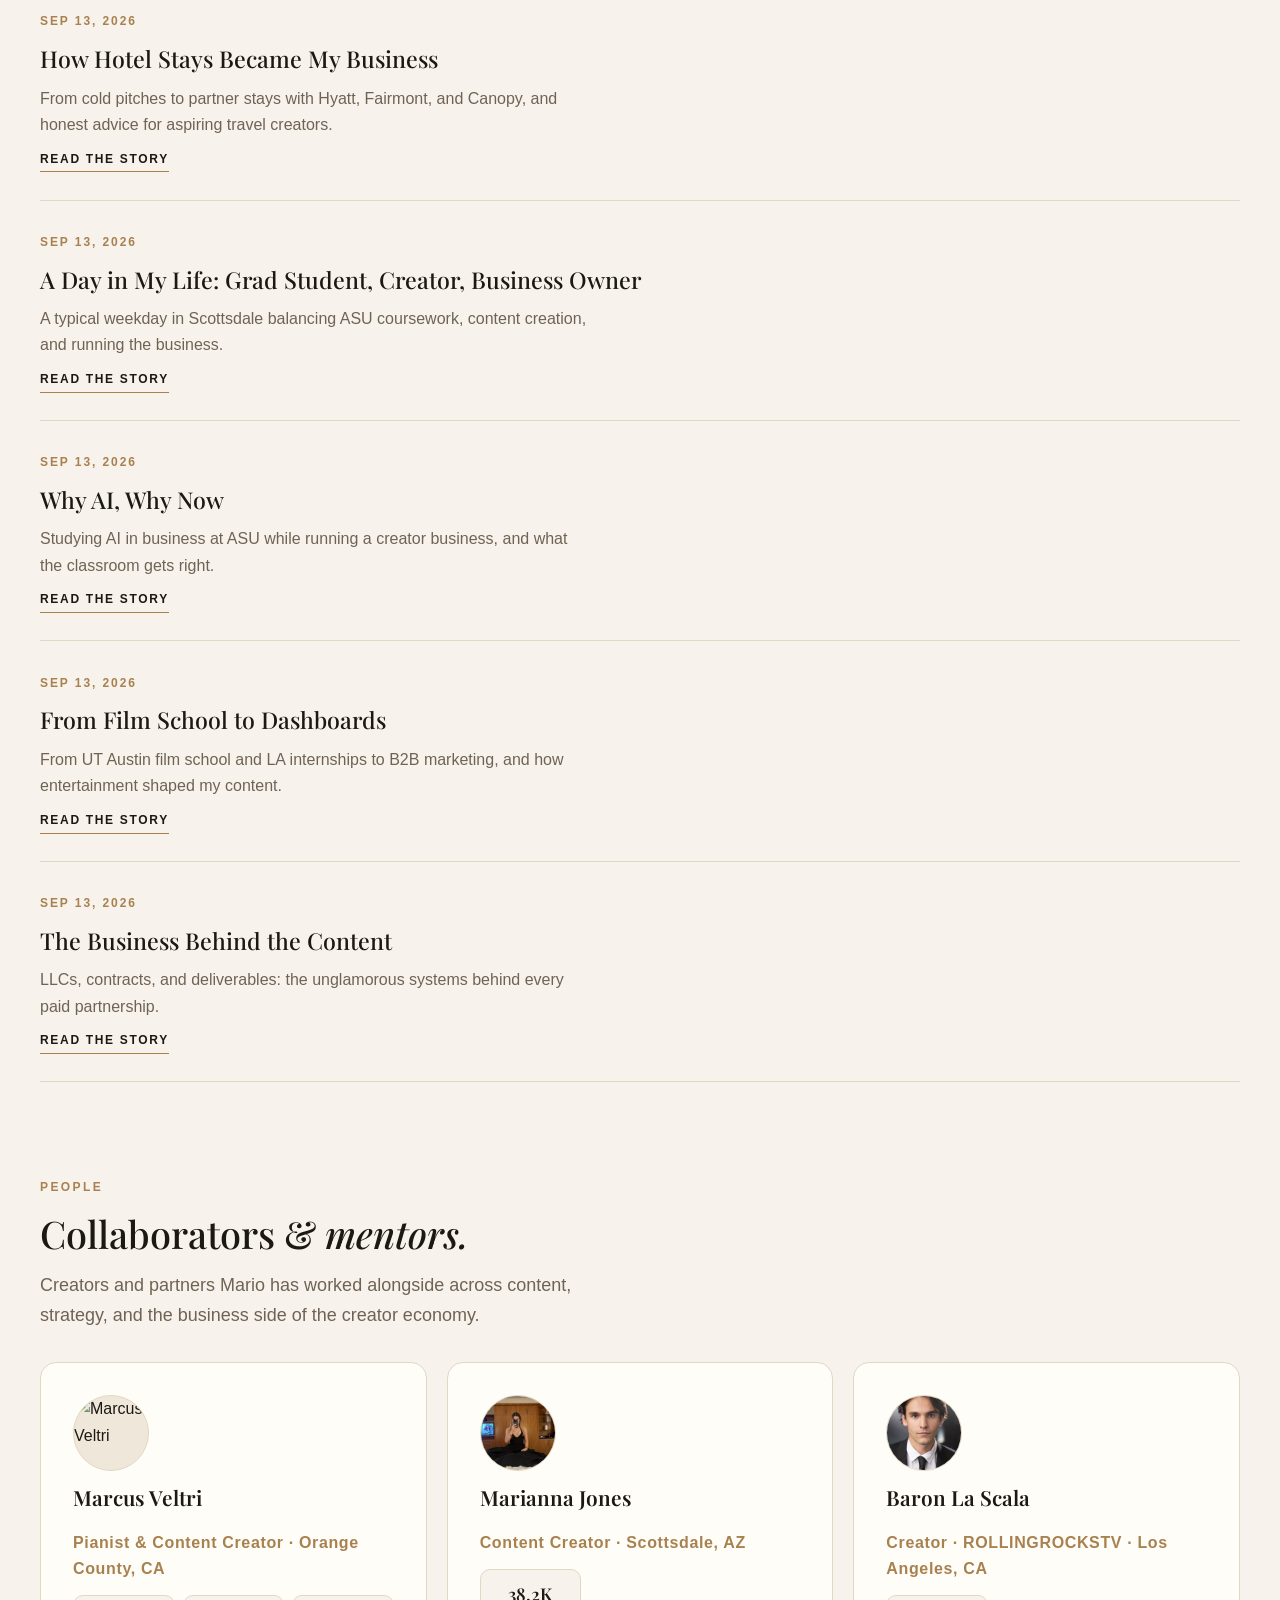
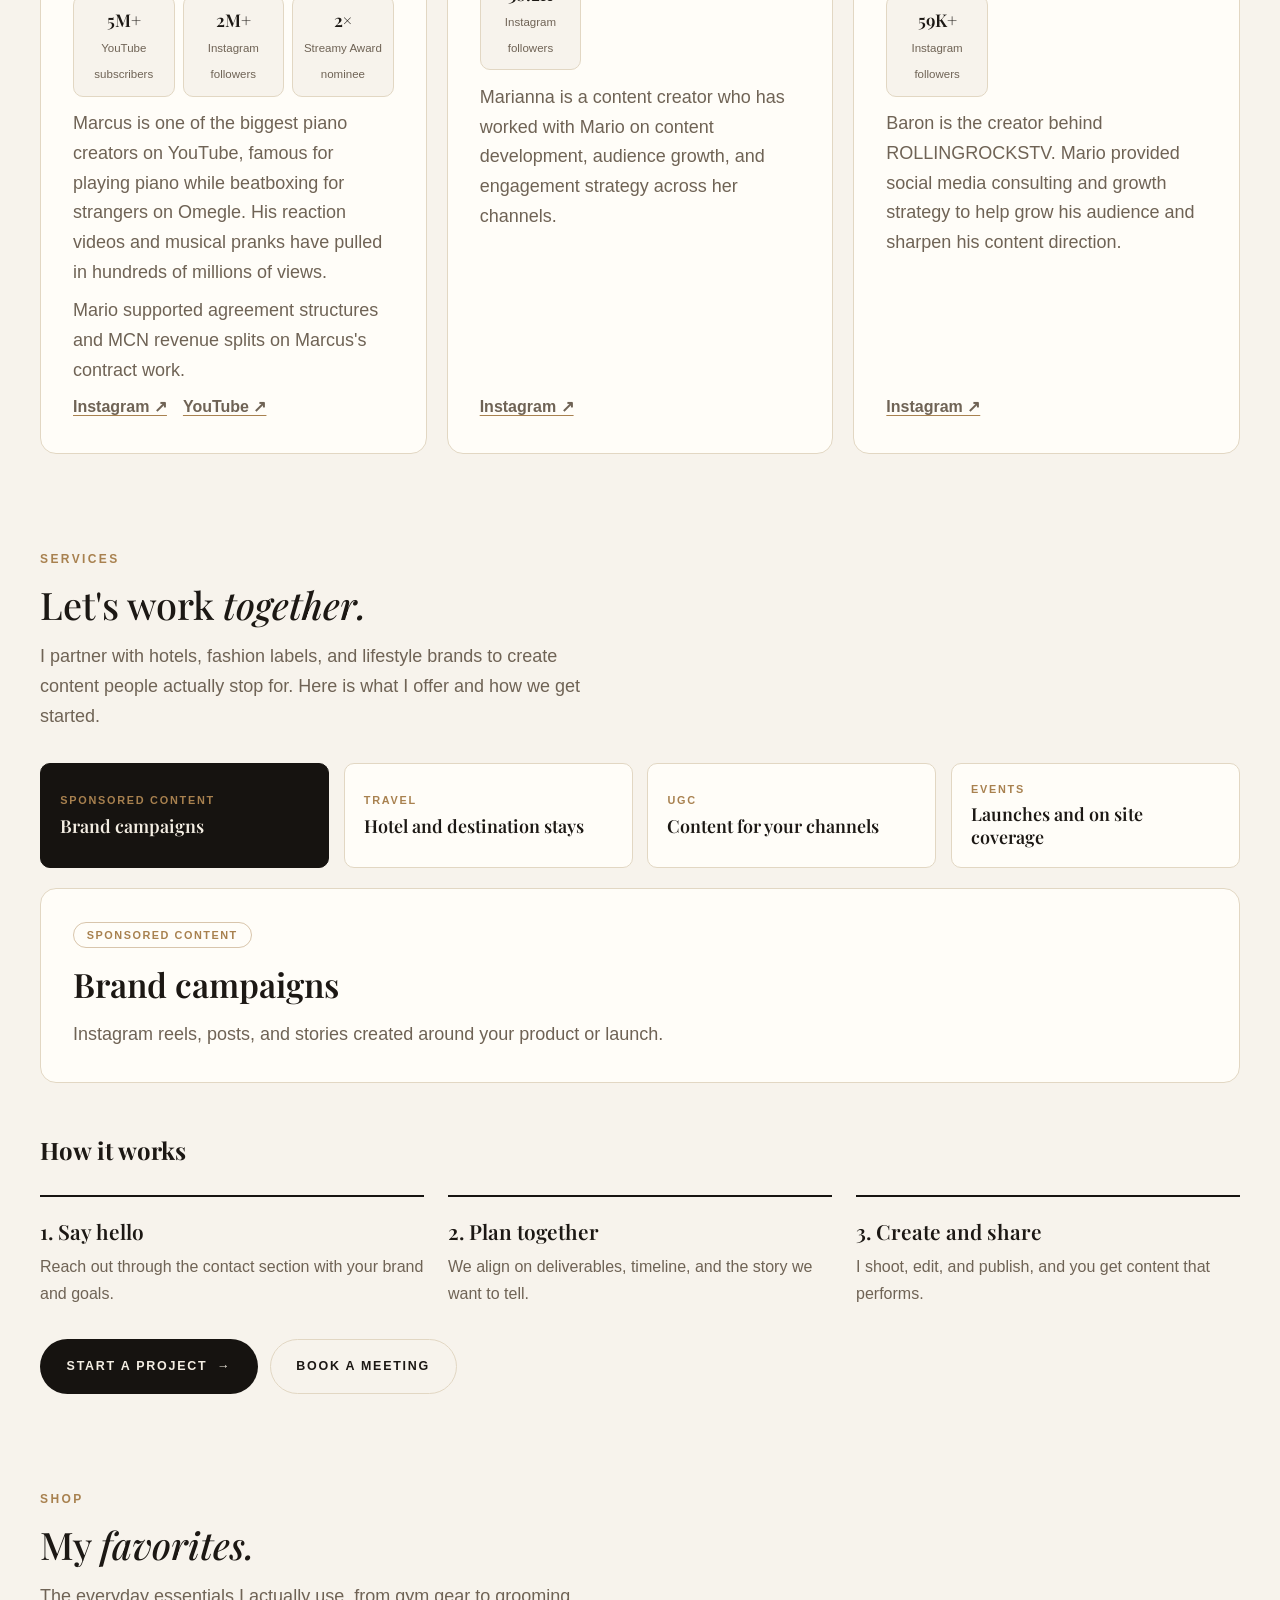
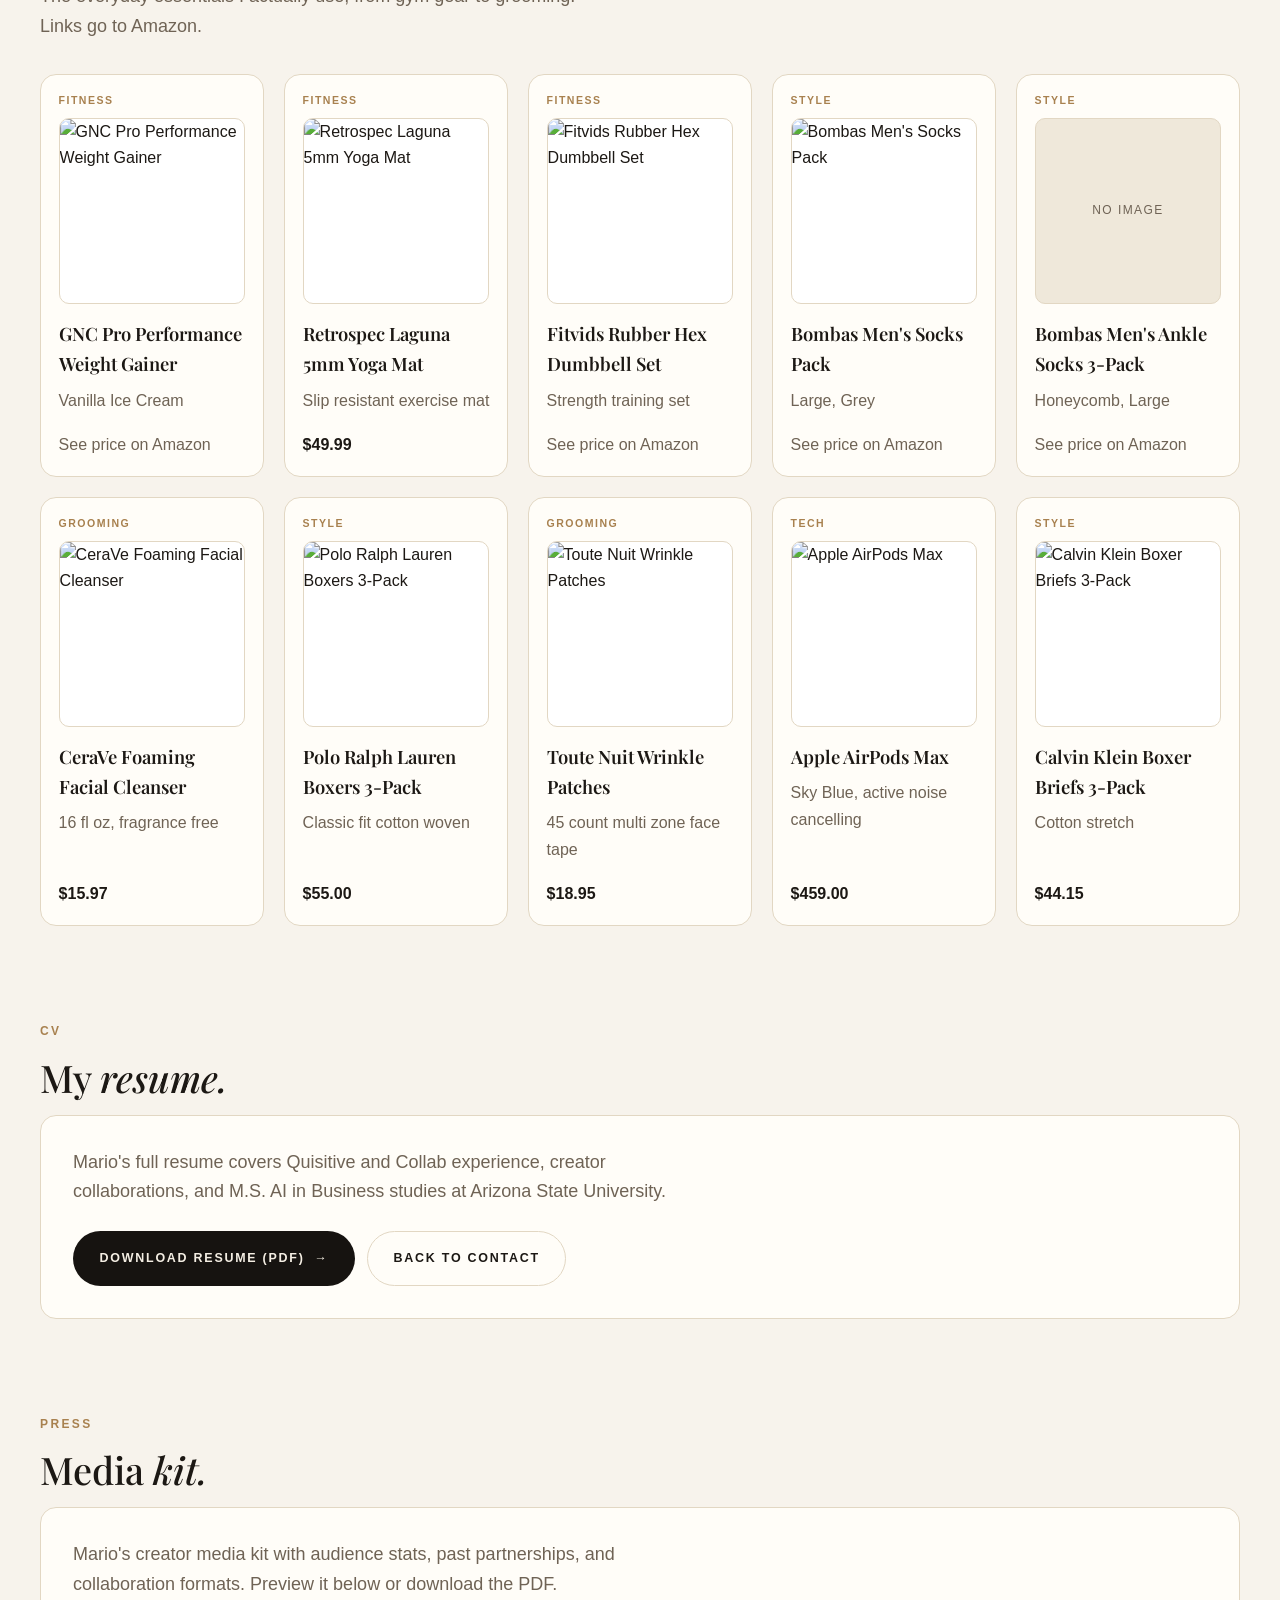
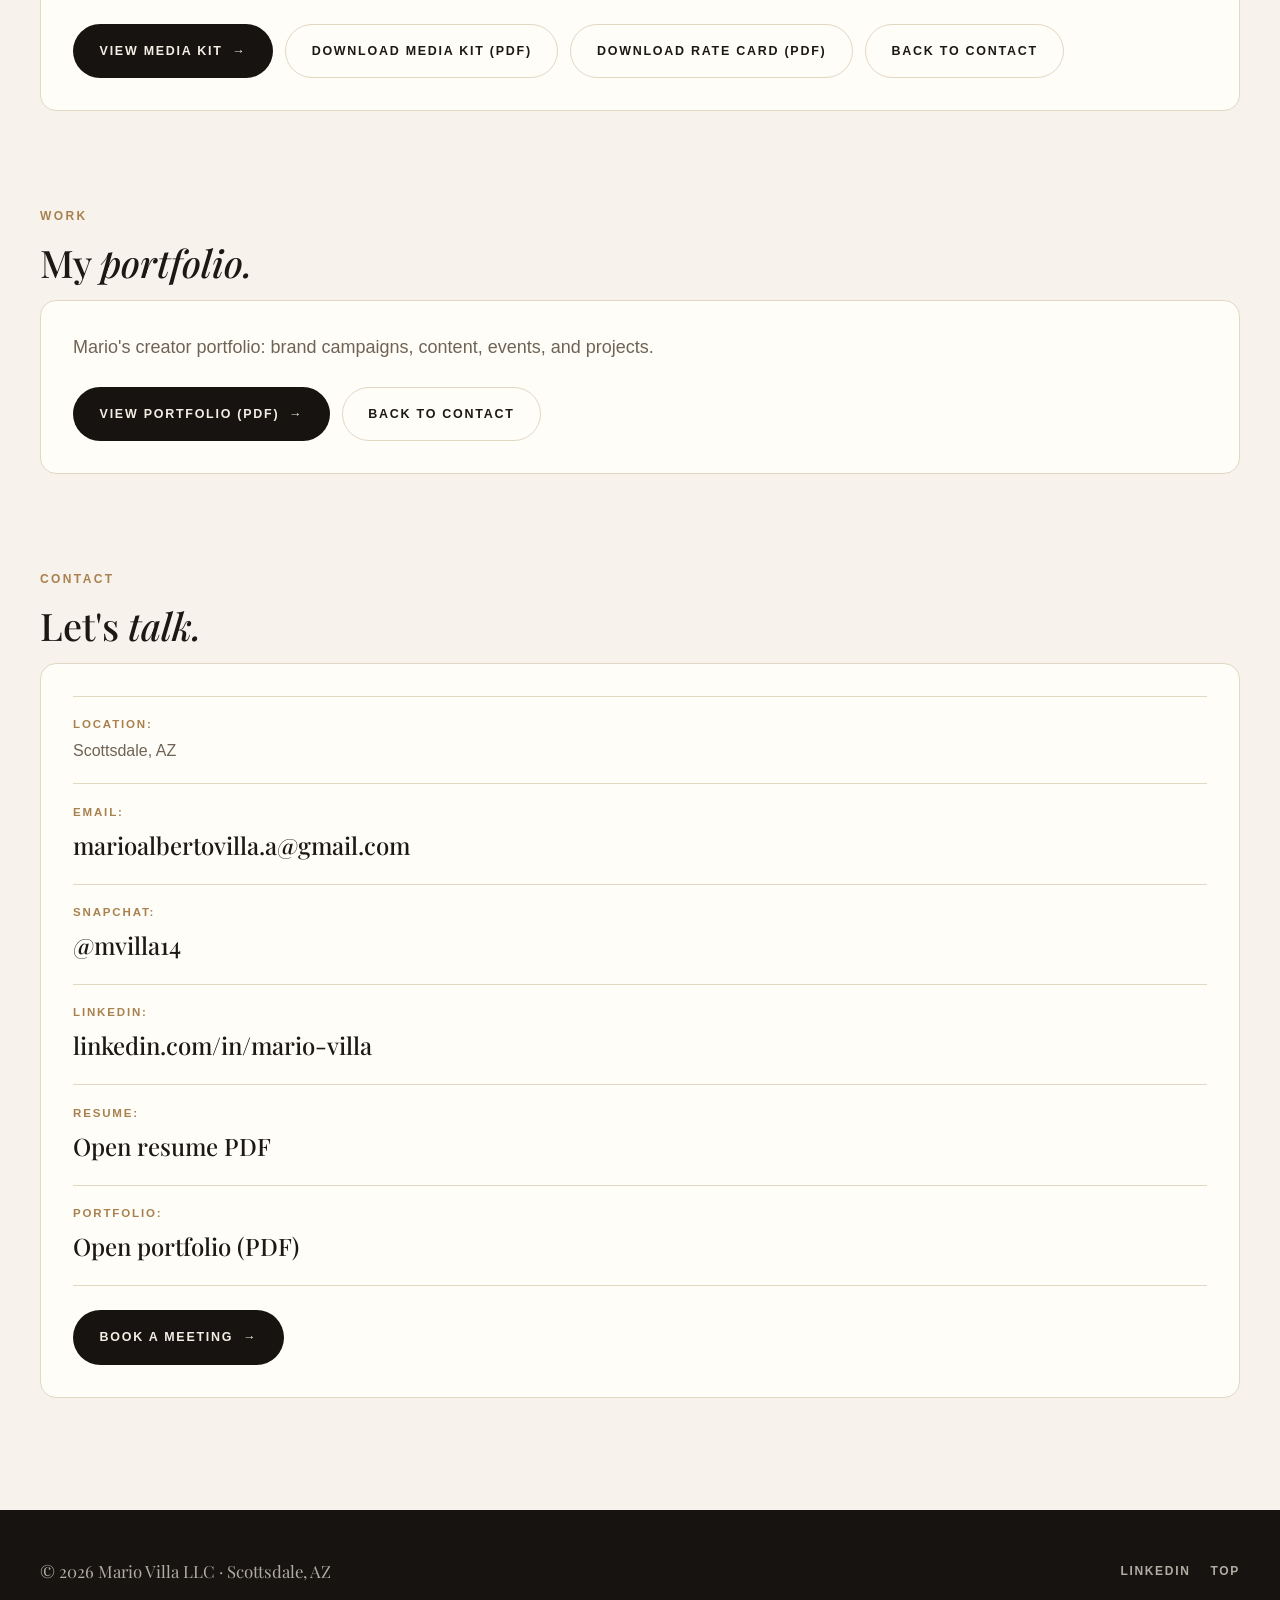
==== commit 6bebf23e: "Add portfolio section and PDF link" ====
--- a/index.html
+++ b/index.html
@@ -121,6 +121,7 @@
         <a href="#shop">Shop</a>
         <a href="#resume">Resume</a>
         <a href="#media-kit">Media Kit</a>
+        <a href="#portfolio">Portfolio</a>
         <a href="#contact" class="nav-cta">Let&apos;s Talk</a>
       </nav>
       <button class="toggle" type="button" data-theme-toggle aria-label="Switch color theme">◐</button>
@@ -700,6 +701,18 @@
       </div>
     </section>
 
+    <section id="portfolio">
+      <span class="kicker">Work</span>
+      <h2>My <em>portfolio.</em></h2>
+      <div class="card">
+        <p>Mario&apos;s creator portfolio: brand campaigns, content, events, and projects.</p>
+        <div class="cta-row">
+          <a class="btn btn-primary" href="./resources/docs/mario-villa-portfolio.pdf" target="_blank" rel="noopener noreferrer">View portfolio (PDF)</a>
+          <a class="btn btn-secondary" href="#contact">Back to contact</a>
+        </div>
+      </div>
+    </section>
+
     <section id="contact">
       <span class="kicker">Contact</span>
       <h2>Let&apos;s <em>talk.</em></h2>
@@ -710,7 +723,7 @@
           <li><strong>Snapchat:</strong> <a href="https://www.snapchat.com/add/mvilla14" target="_blank" rel="noopener noreferrer">@mvilla14</a></li>
           <li><strong>LinkedIn:</strong> <a href="https://www.linkedin.com/in/mario-villa/" target="_blank" rel="noopener noreferrer">linkedin.com/in/mario-villa</a></li>
           <li><strong>Resume:</strong> <a href="./resources/docs/mario-villa-resume.pdf" target="_blank" rel="noopener noreferrer">Open resume PDF</a></li>
-          <li><strong>Portfolio:</strong> <a href="https://drive.google.com/file/d/1gmJRAYuq-8HJC0ZERa9SVkUGceOKdWYY/view?usp=drivesdk" target="_blank" rel="noopener noreferrer">Open portfolio</a></li>
+          <li><strong>Portfolio:</strong> <a href="./resources/docs/mario-villa-portfolio.pdf" target="_blank" rel="noopener noreferrer">Open portfolio (PDF)</a></li>
         </ul>
         <div class="cta-row">
           <a class="btn btn-primary" href="https://calendly.com/themariovilla-a/30min" target="_blank" rel="noopener noreferrer">Book a meeting</a>
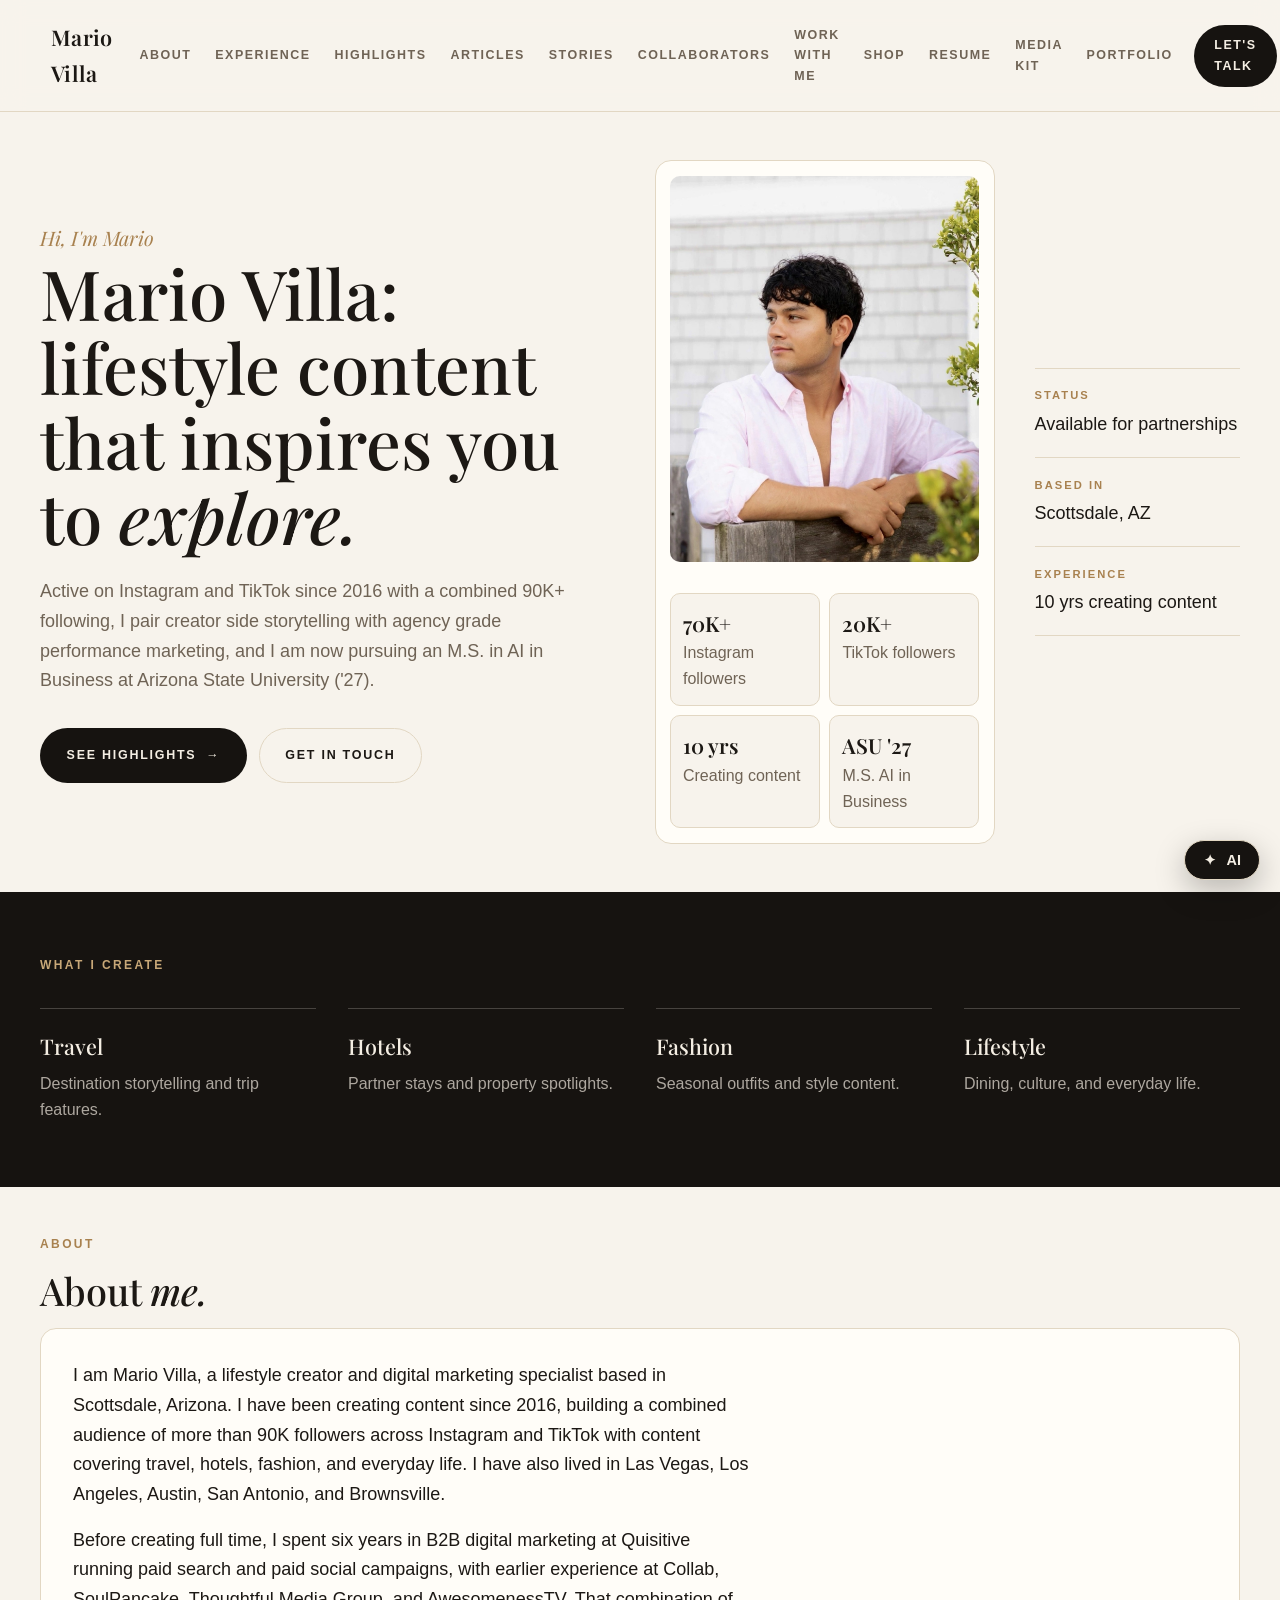
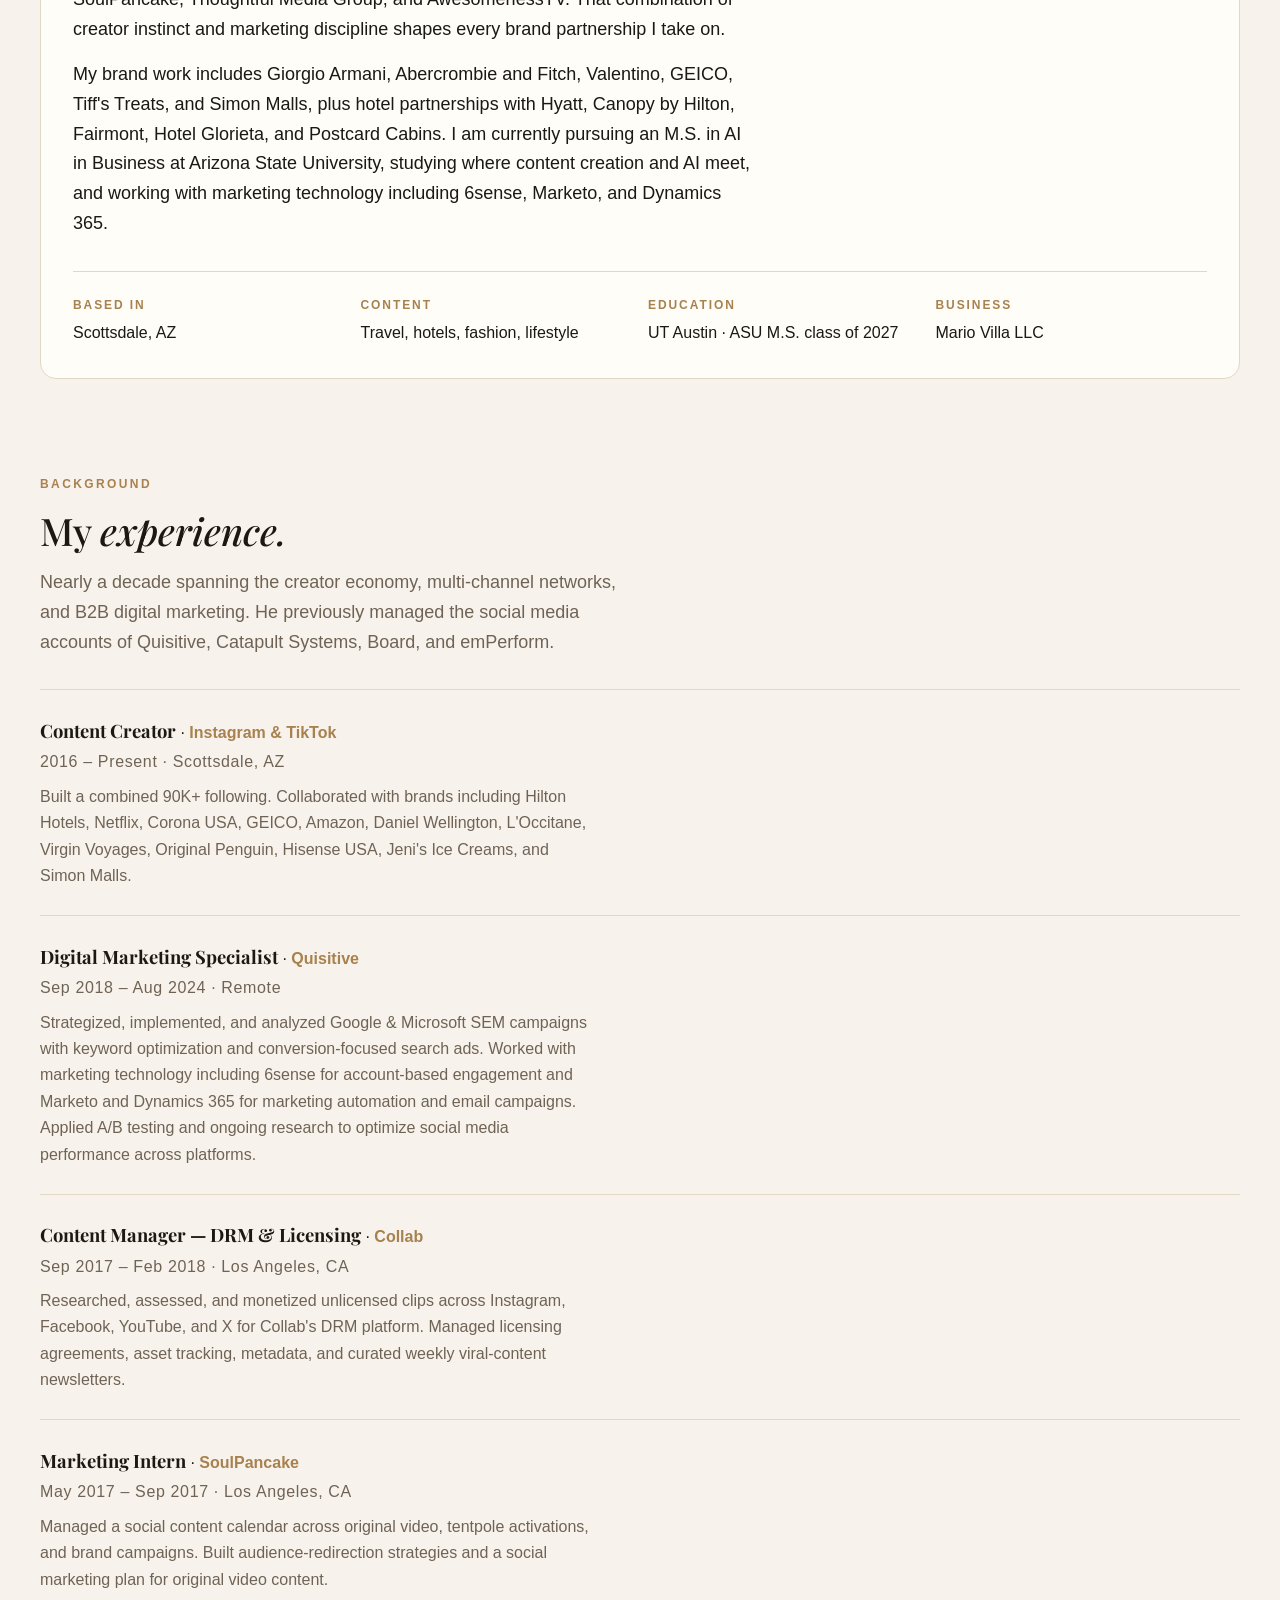
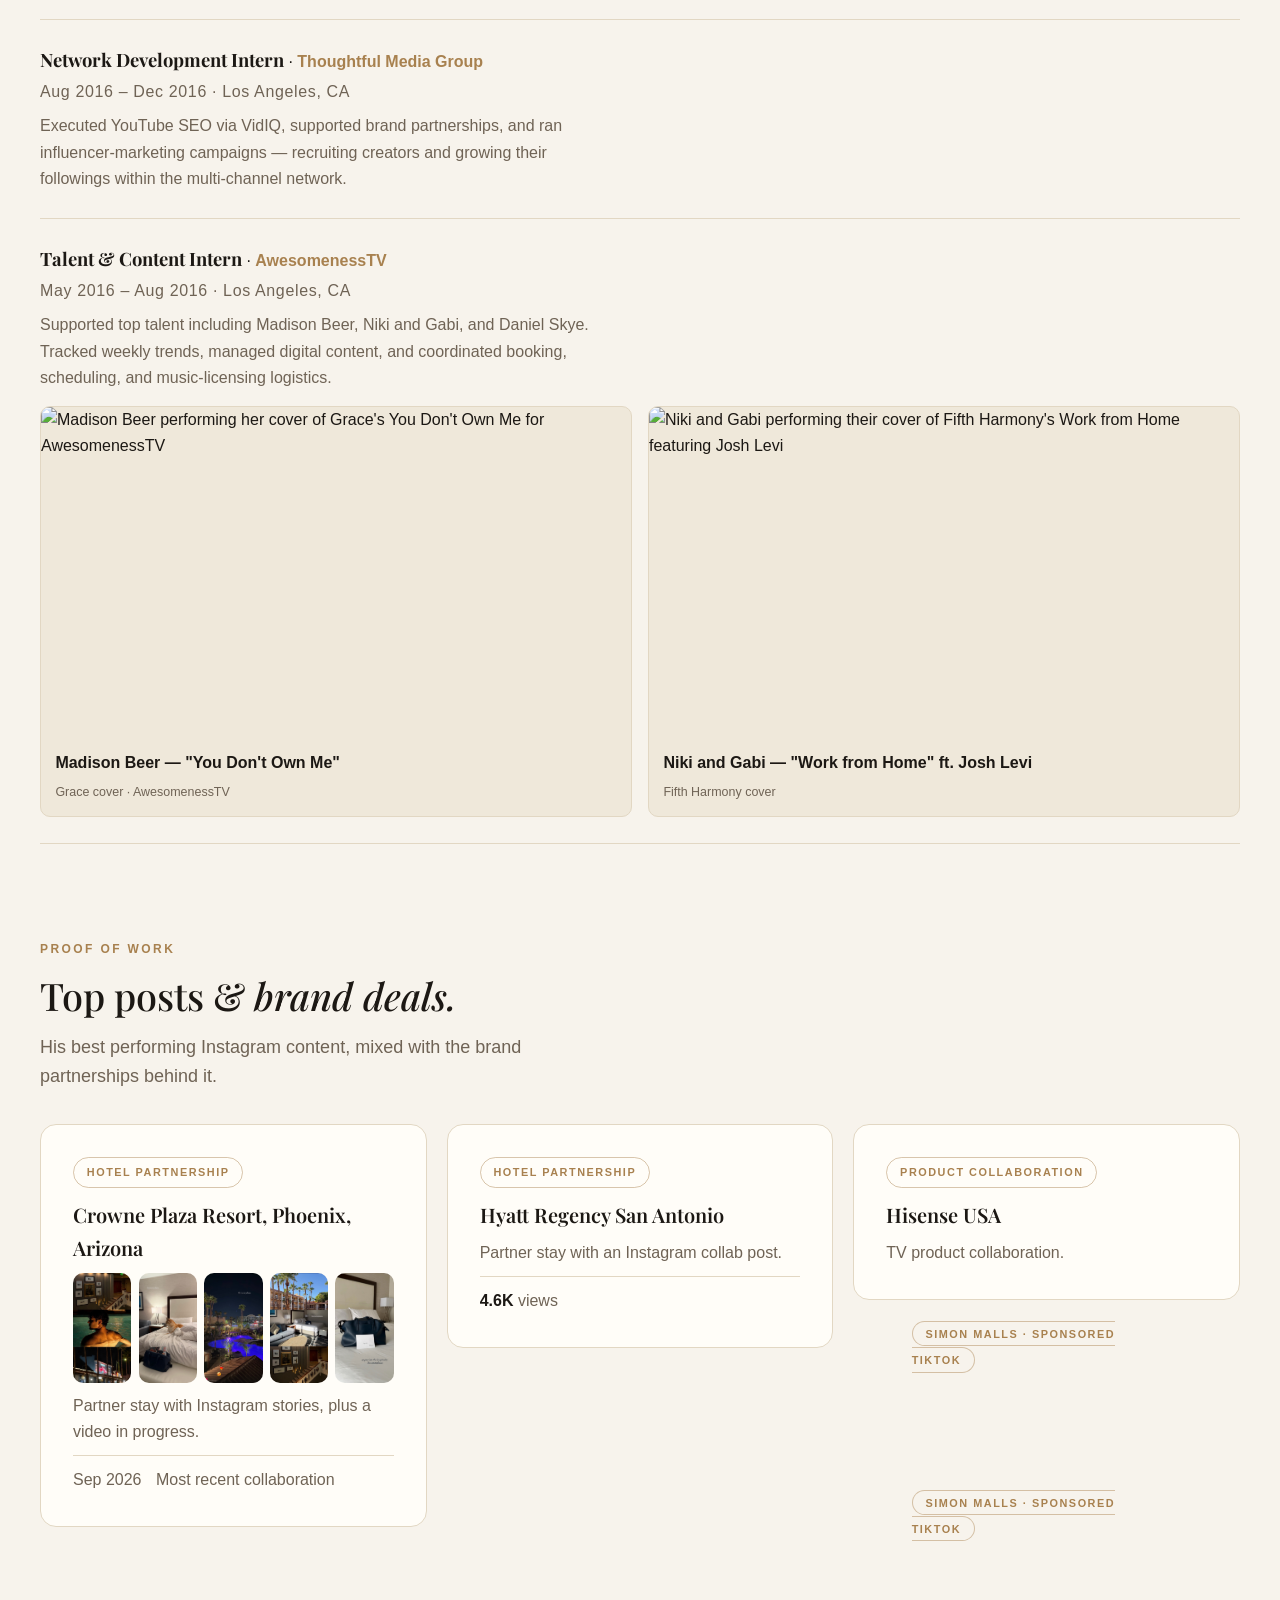
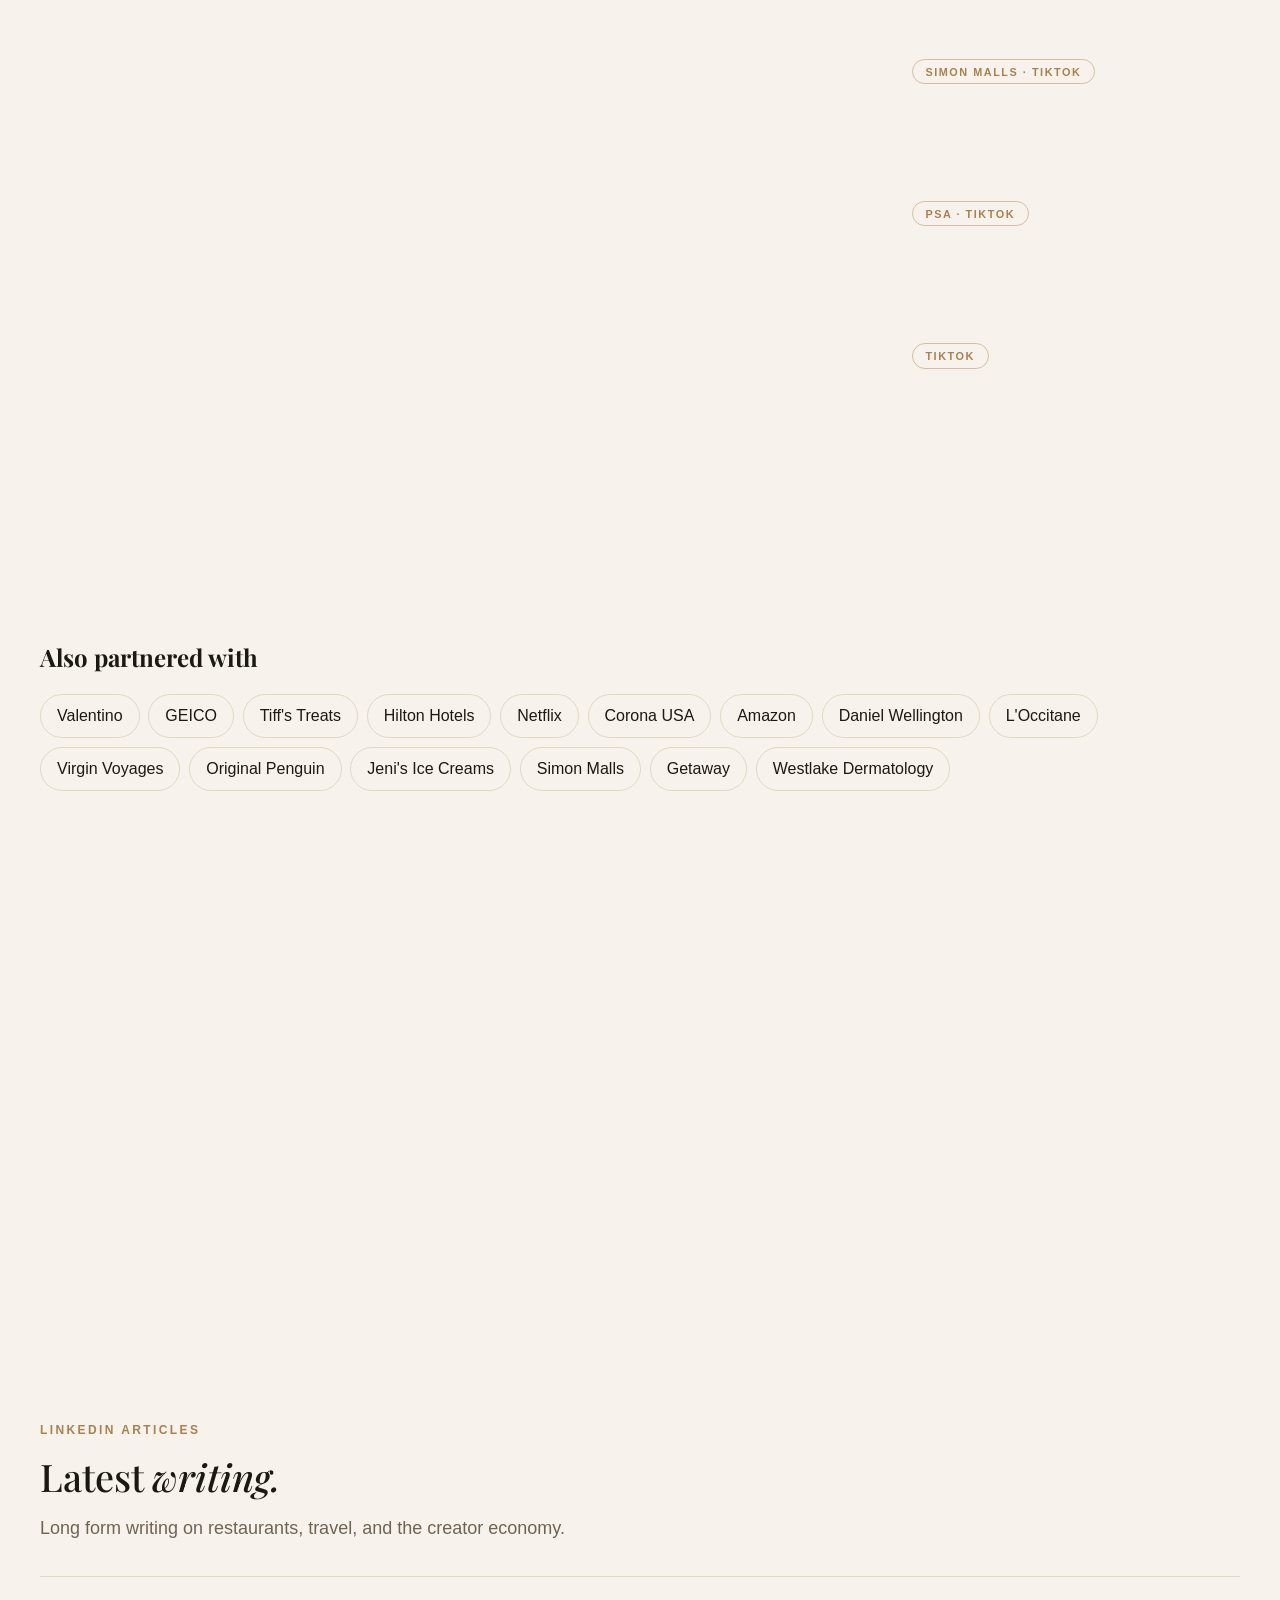
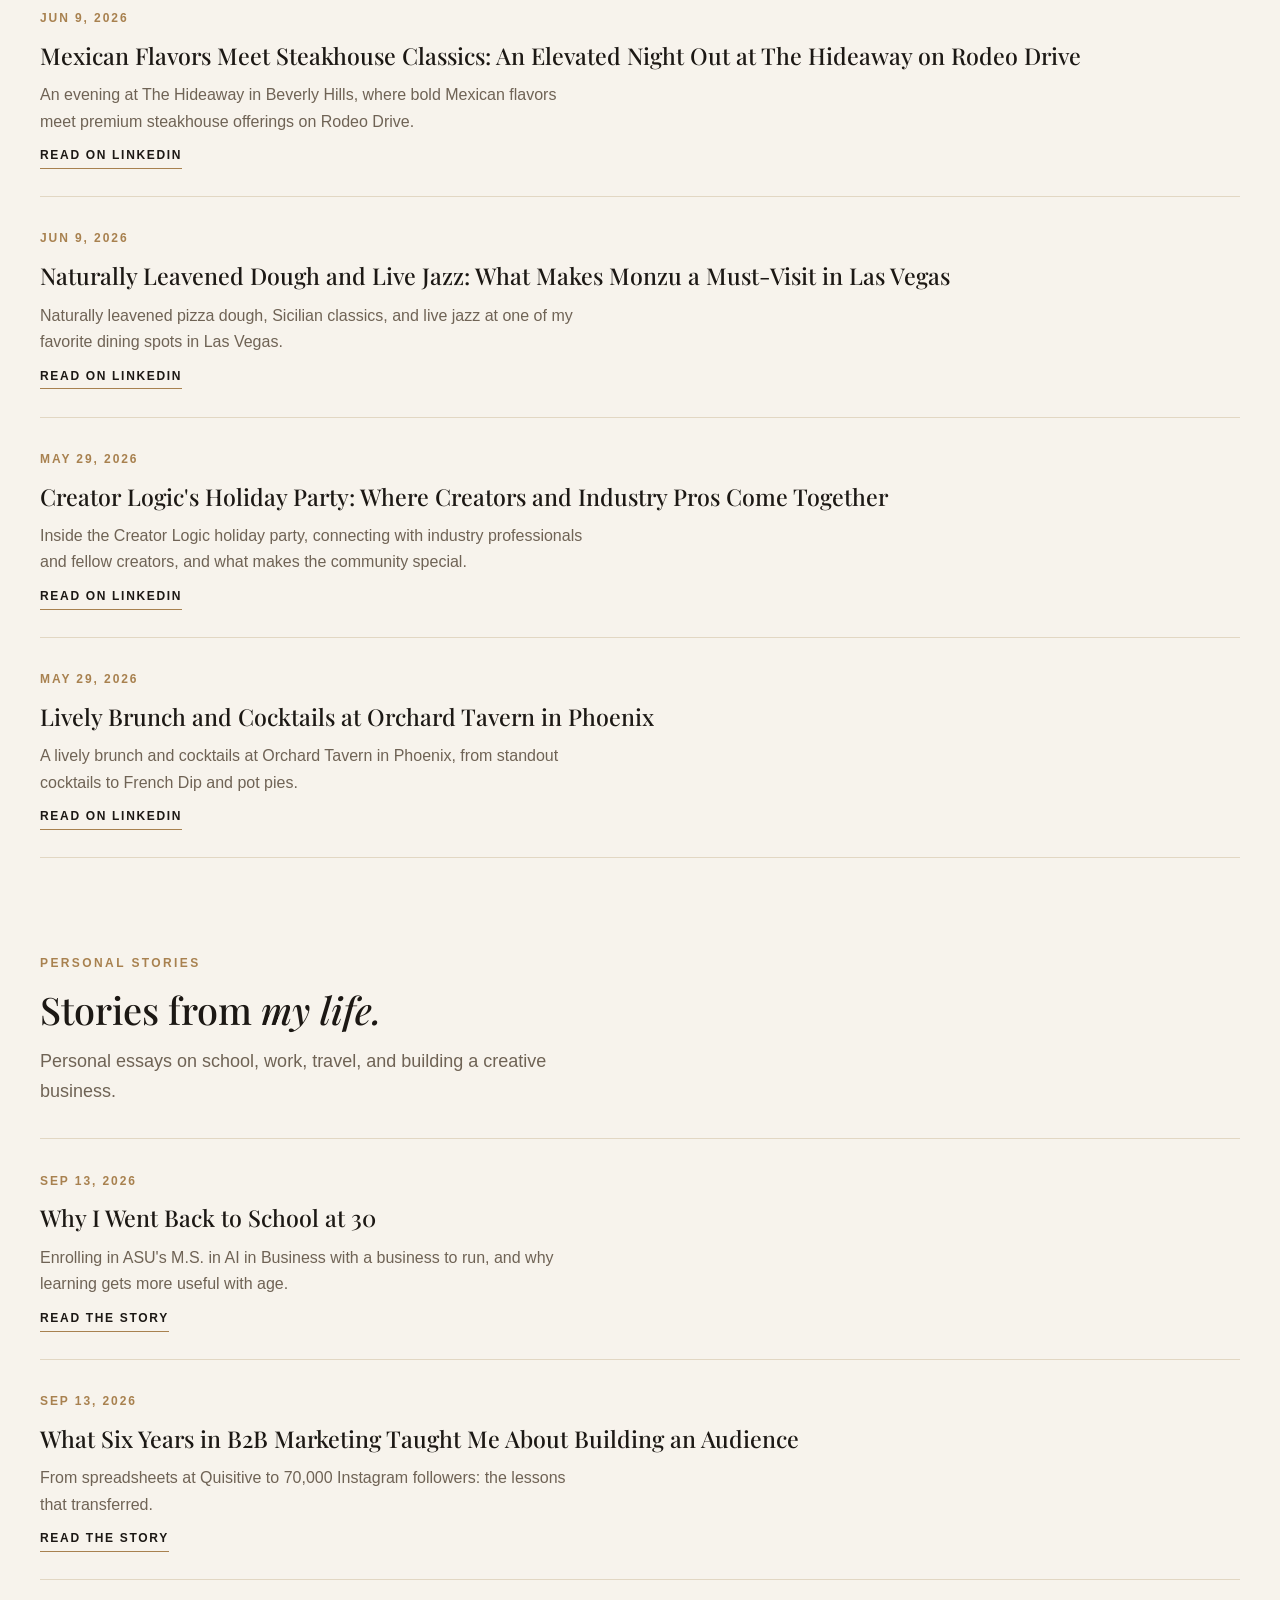
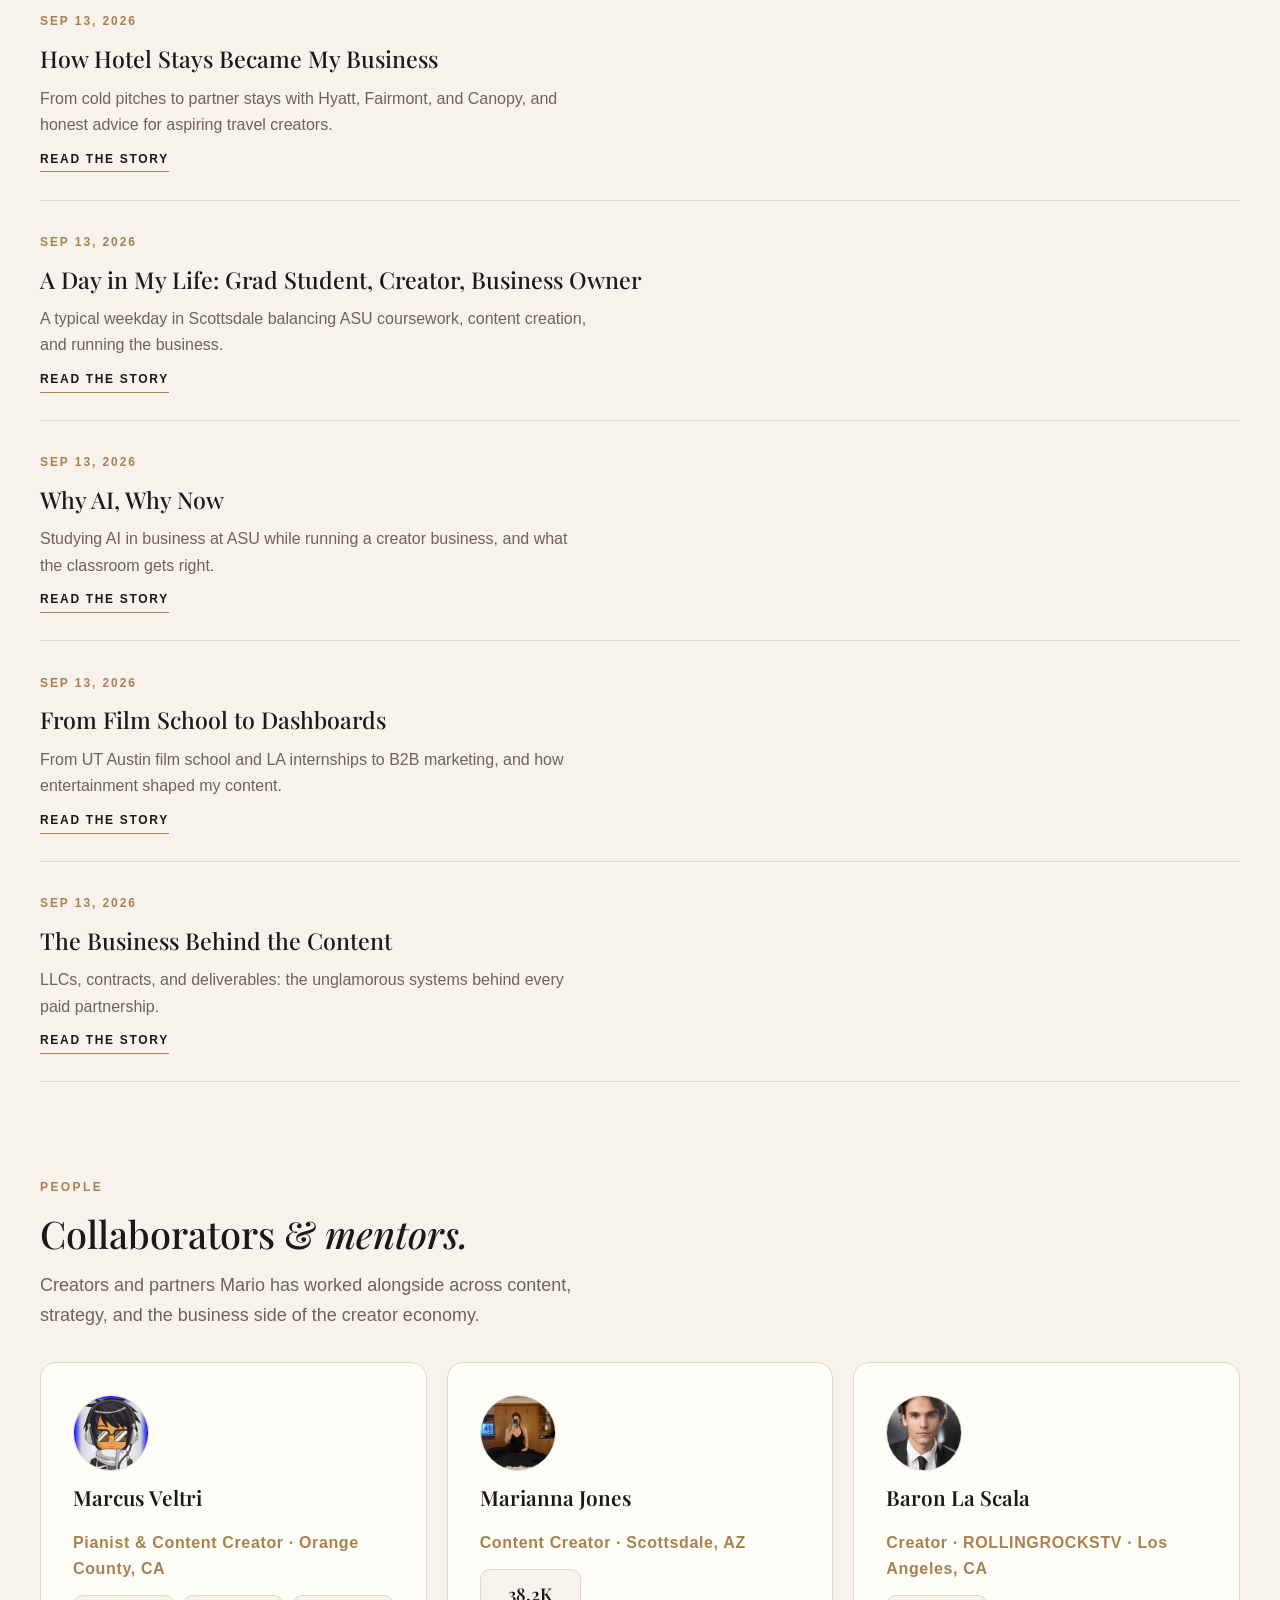
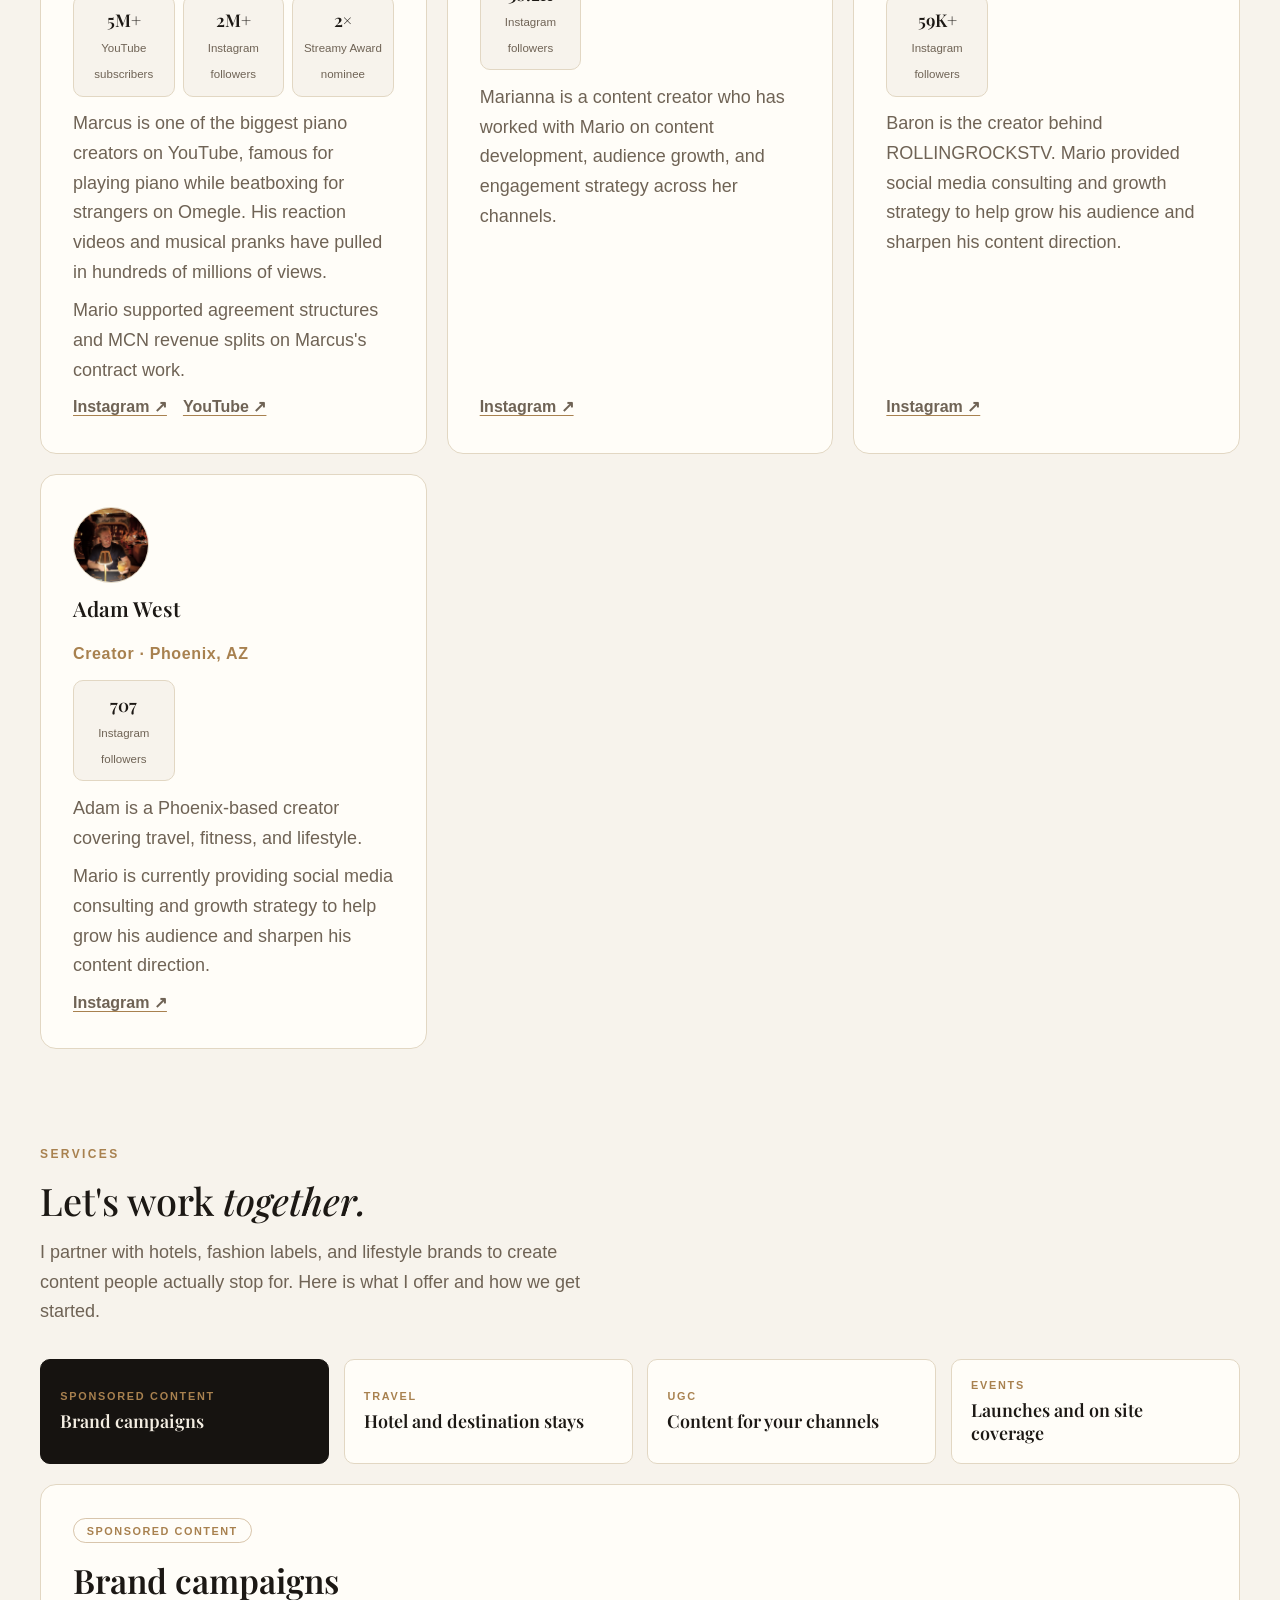
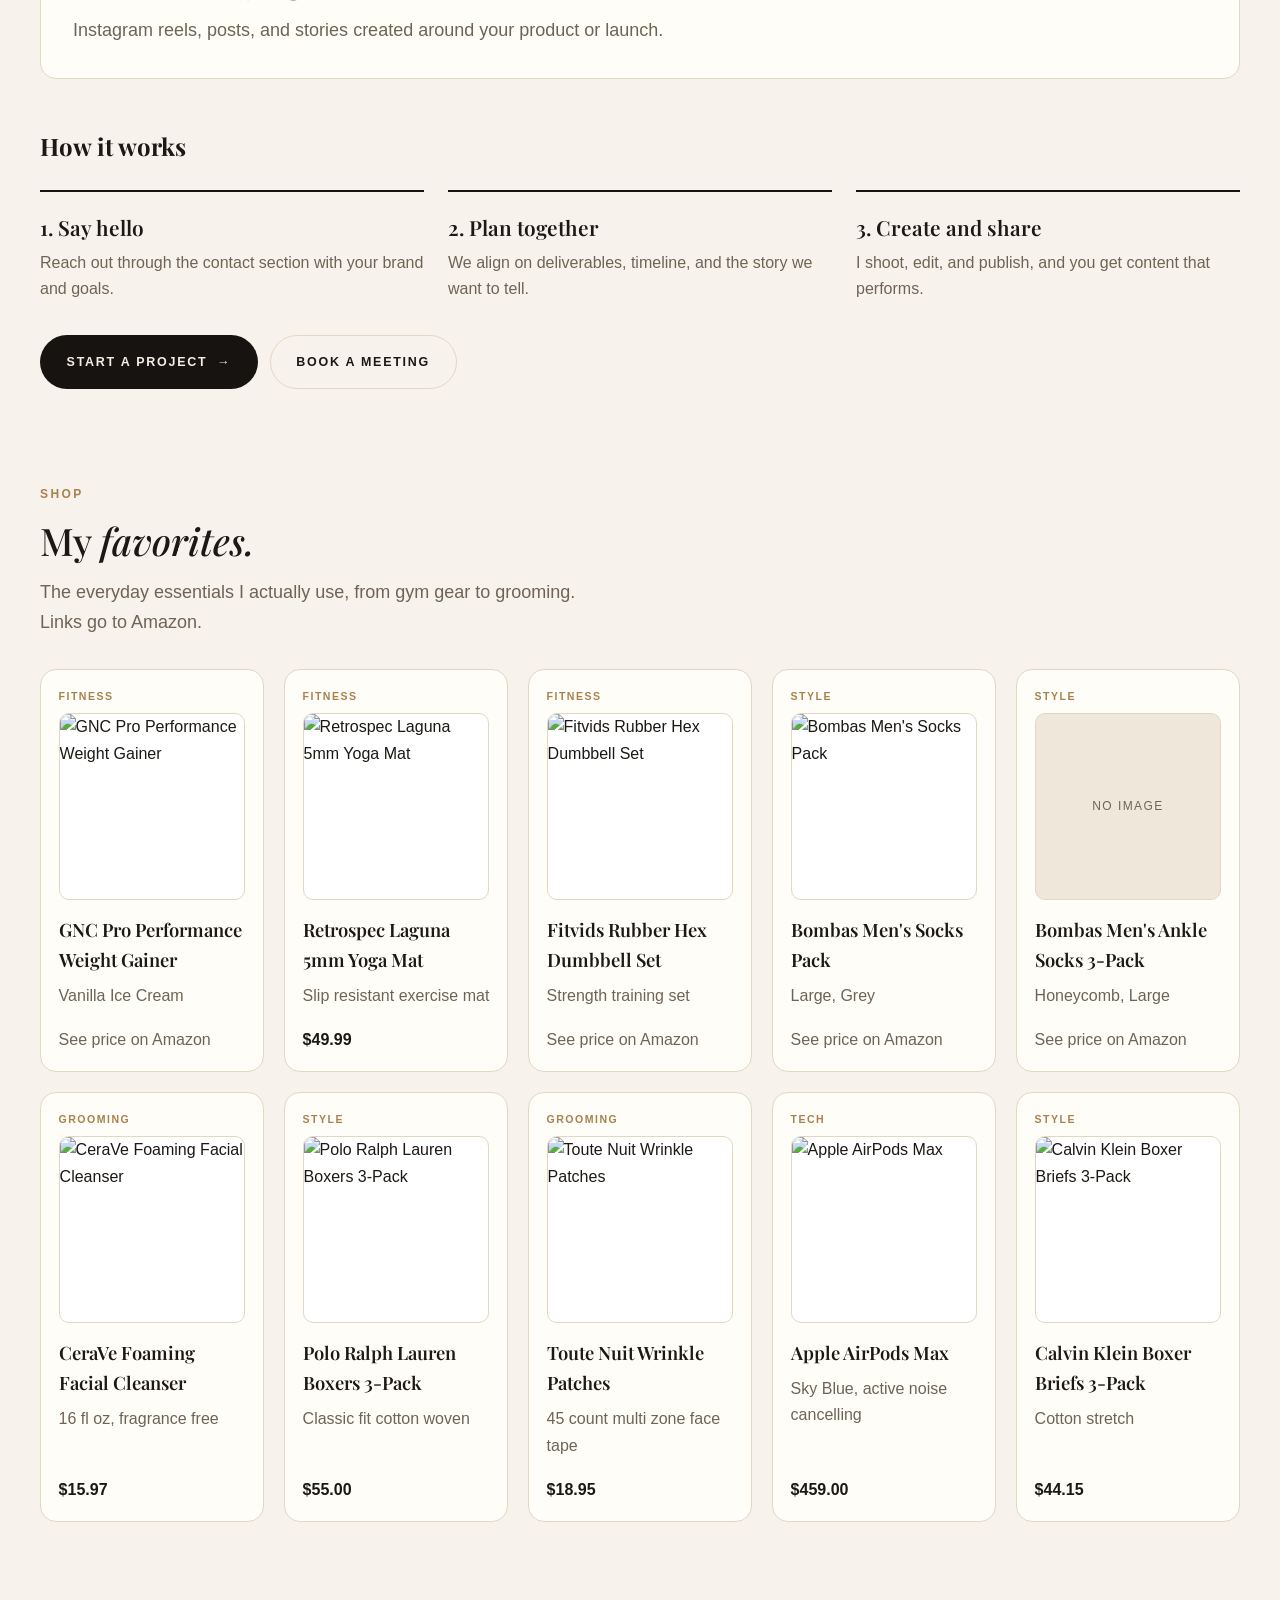
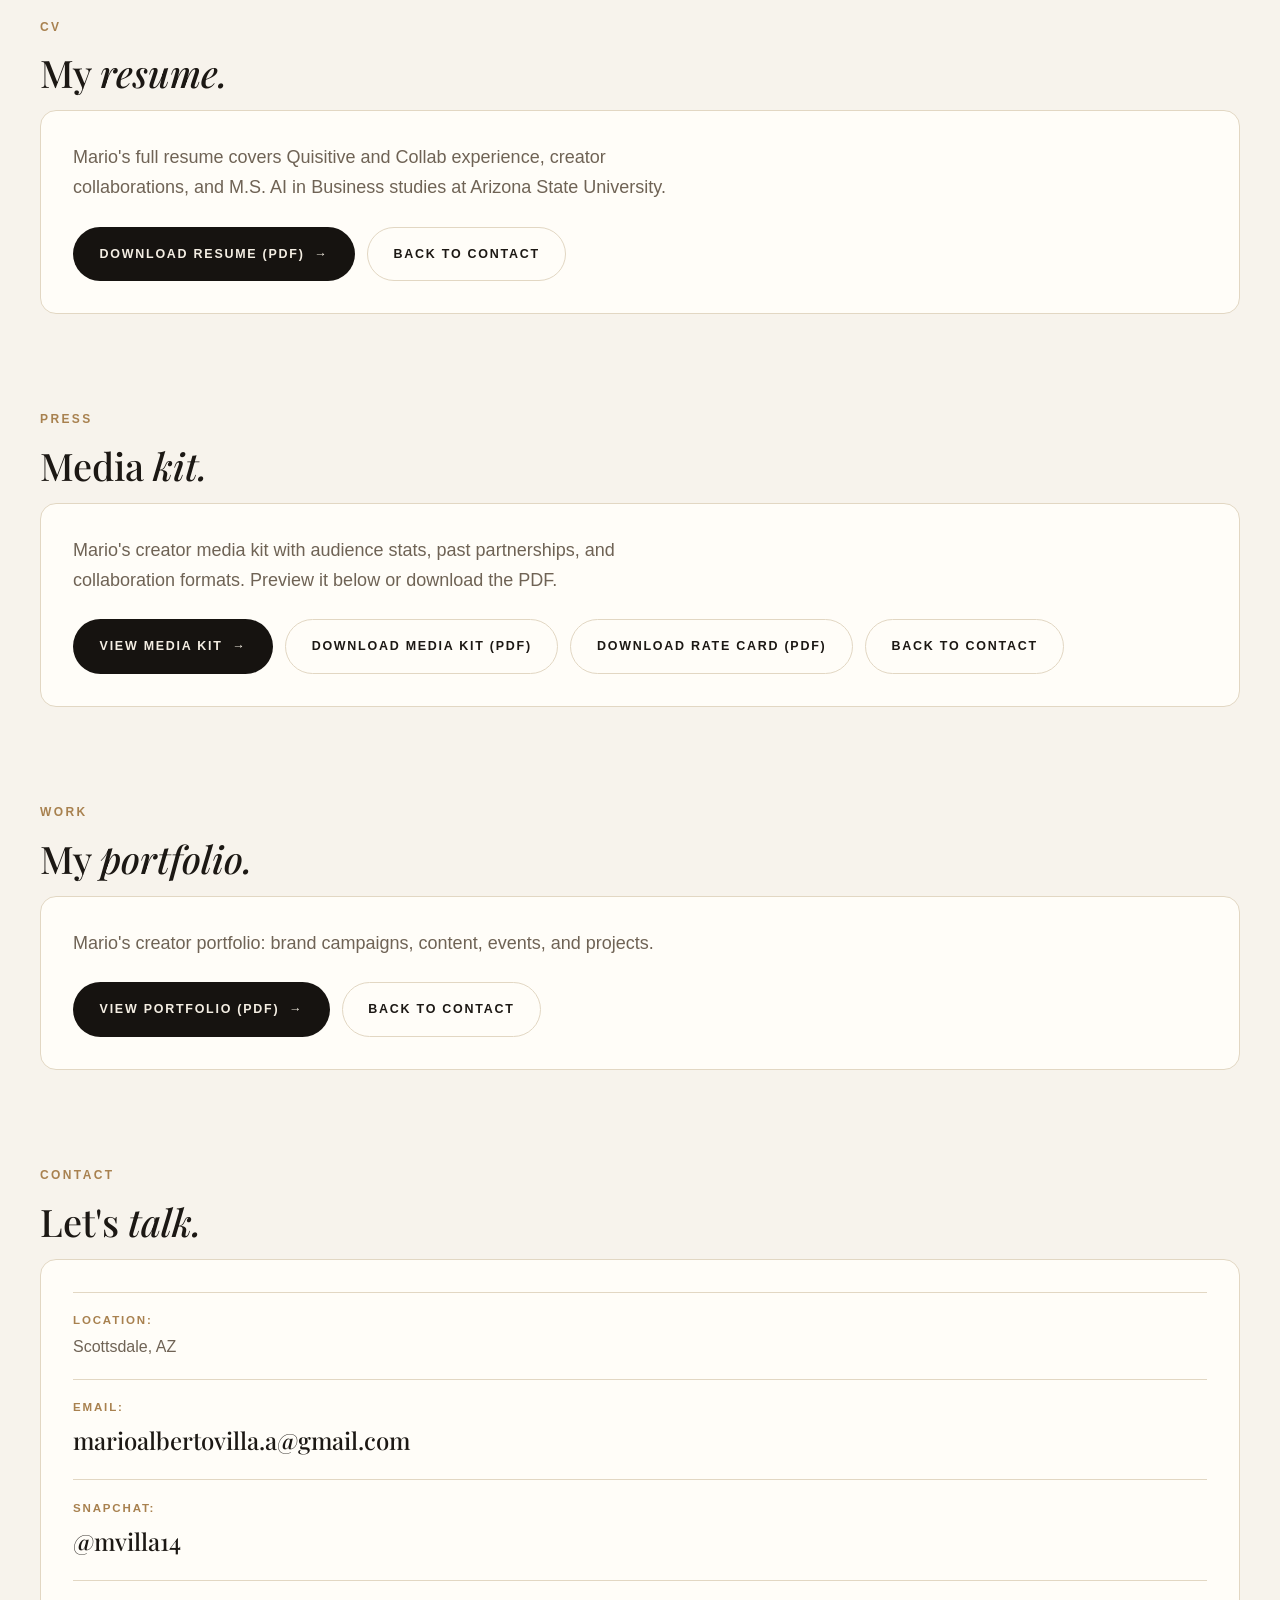
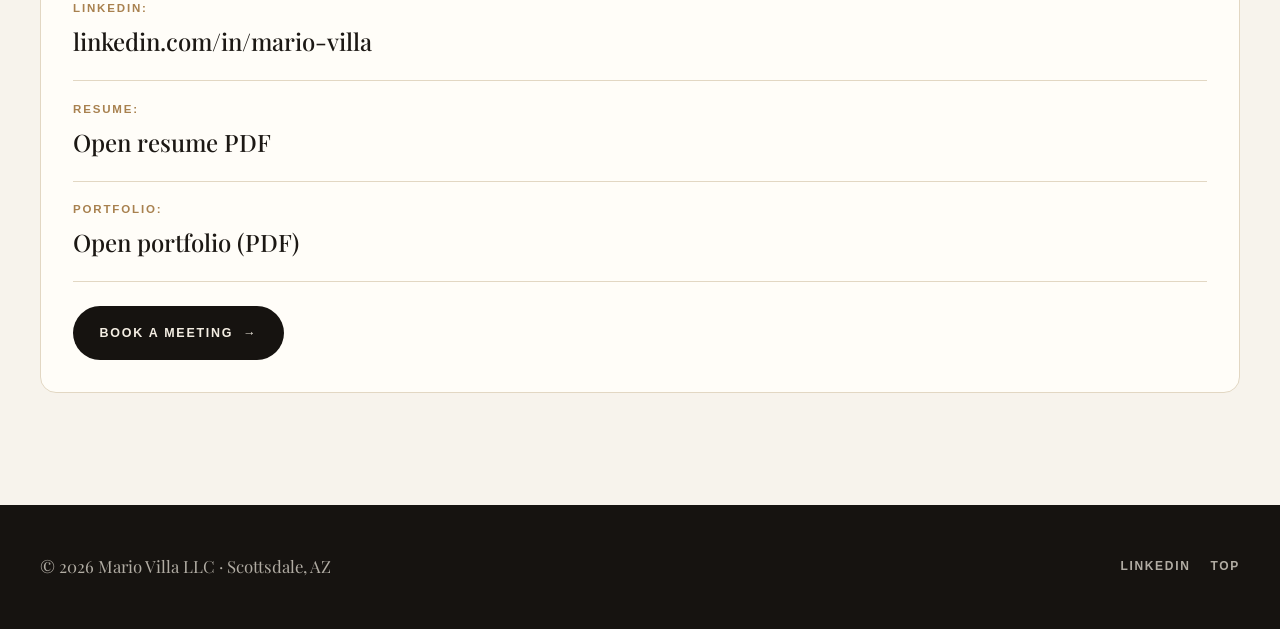
==== commit efbdc1ab: "Add Adam West to Collaborators & mentors section" ====
--- a/index.html
+++ b/index.html
@@ -530,6 +530,19 @@
             <a href="https://www.instagram.com/baronlascala/" target="_blank" rel="noopener noreferrer">Instagram ↗</a>
           </p>
         </article>
+        <article class="collab-card card">
+          <img class="collab-avatar" src="./resources/images/collaborators/adam-west.jpg" alt="Adam West" width="96" height="96" loading="lazy" />
+          <h3>Adam West</h3>
+          <p class="collab-role">Creator · Phoenix, AZ</p>
+          <ul class="collab-stats">
+            <li><strong>707</strong><span>Instagram followers</span></li>
+          </ul>
+          <p>Adam is a Phoenix-based creator covering travel, fitness, and lifestyle.</p>
+          <p>Mario is currently providing social media consulting and growth strategy to help grow his audience and sharpen his content direction.</p>
+          <p class="collab-links">
+            <a href="https://www.instagram.com/aw_rootbeer/" target="_blank" rel="noopener noreferrer">Instagram ↗</a>
+          </p>
+        </article>
       </div>
     </section>
 
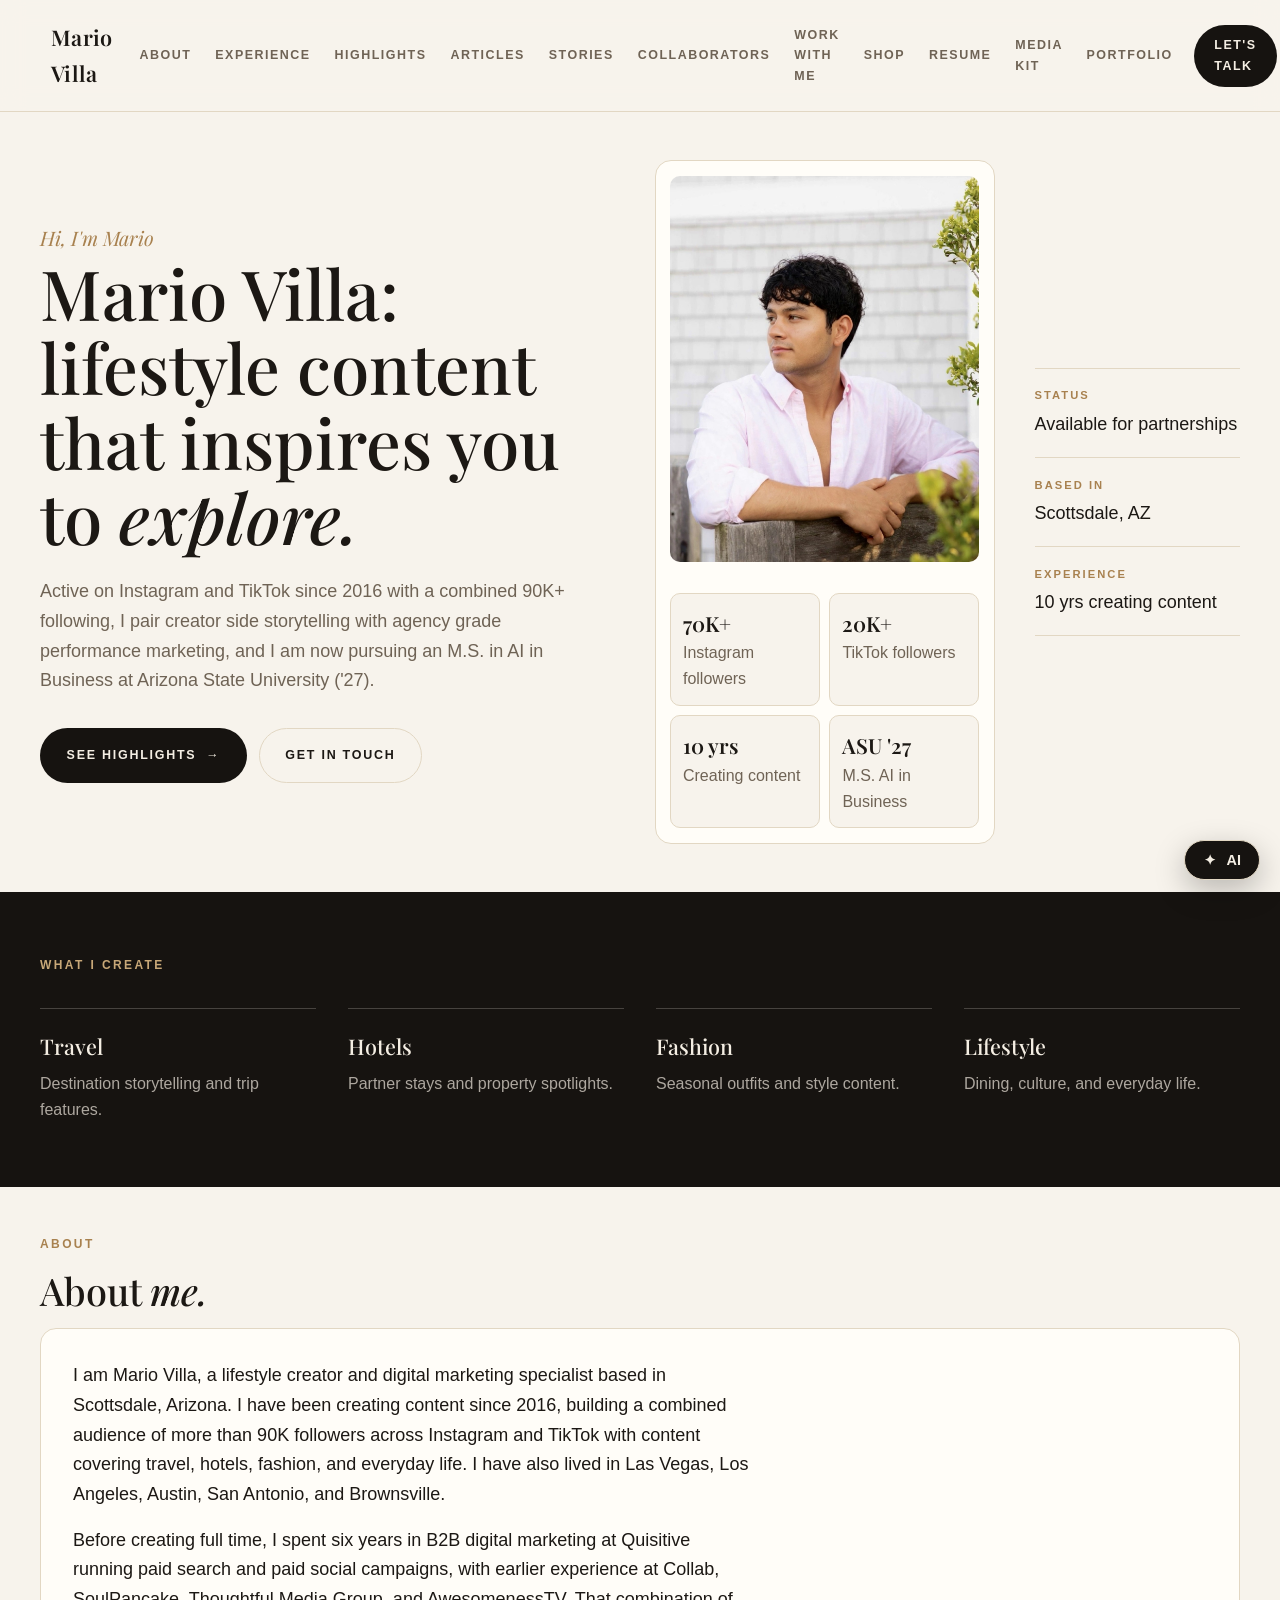
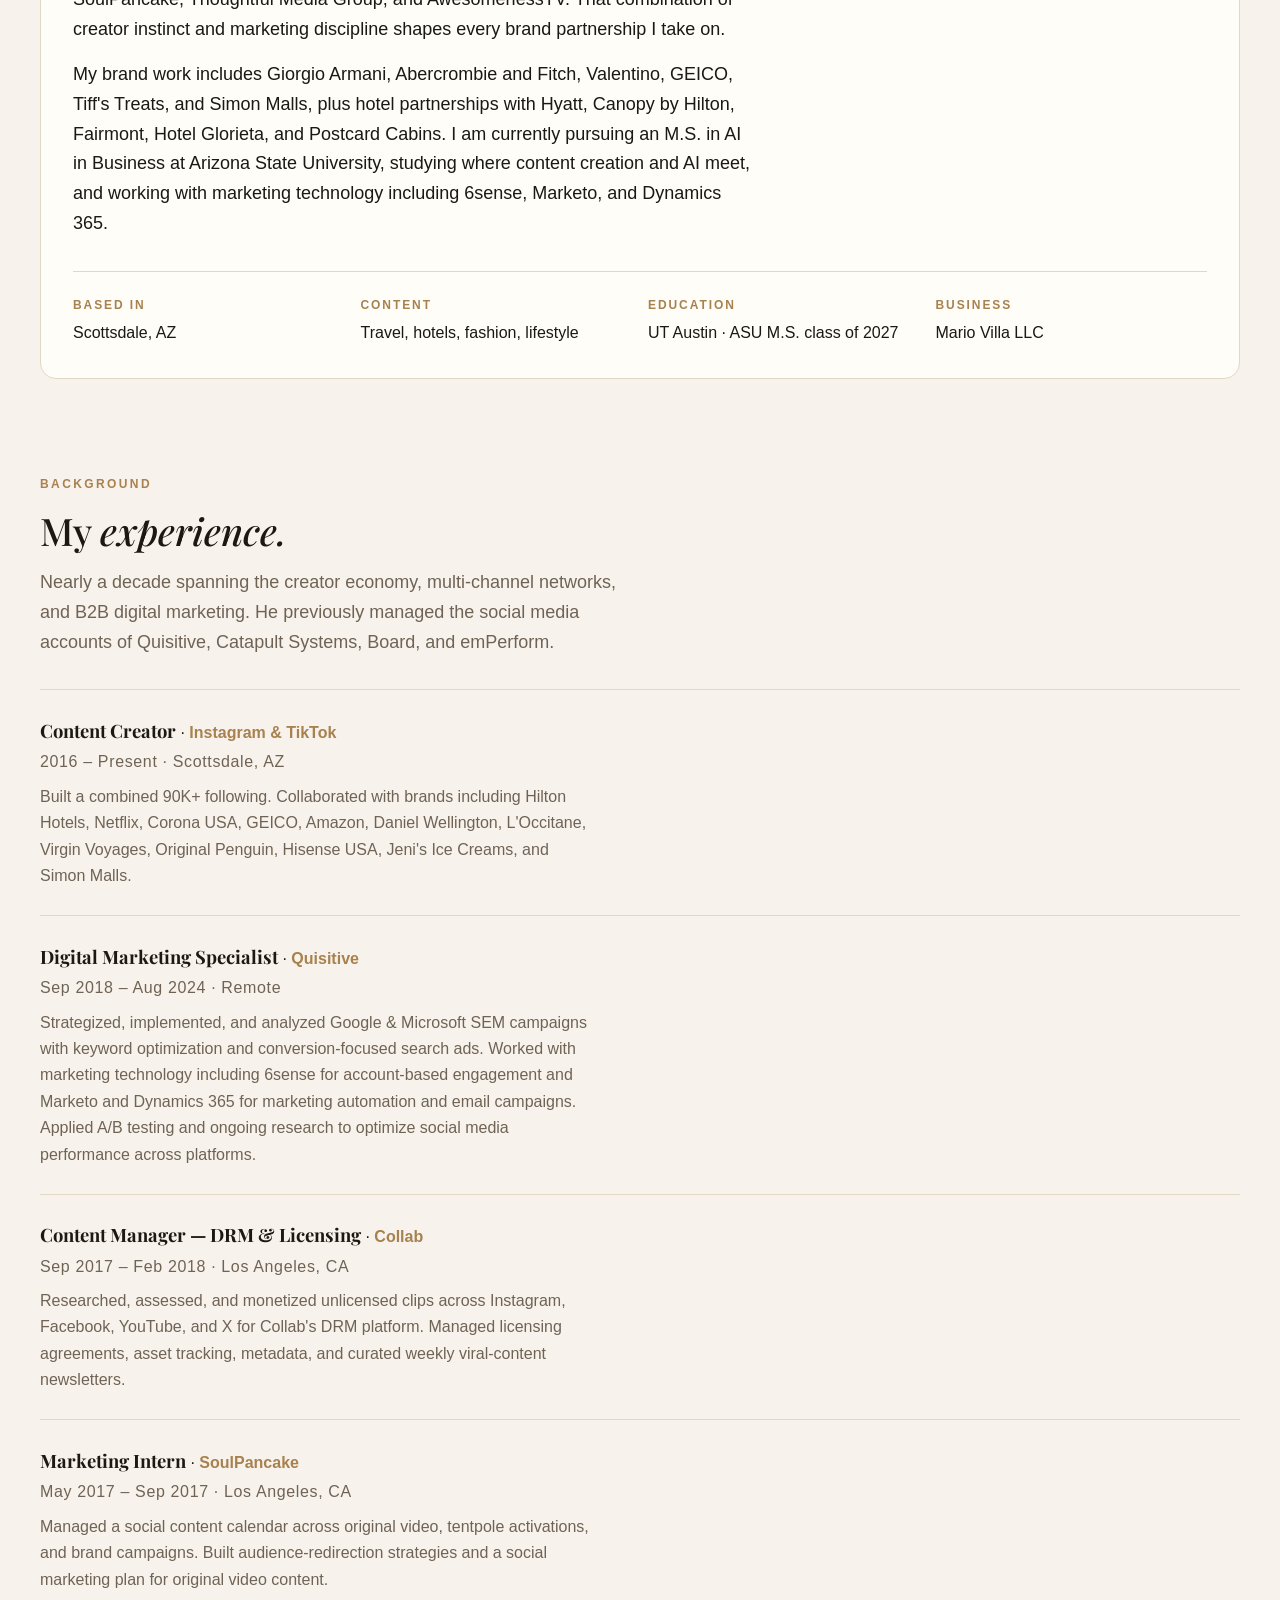
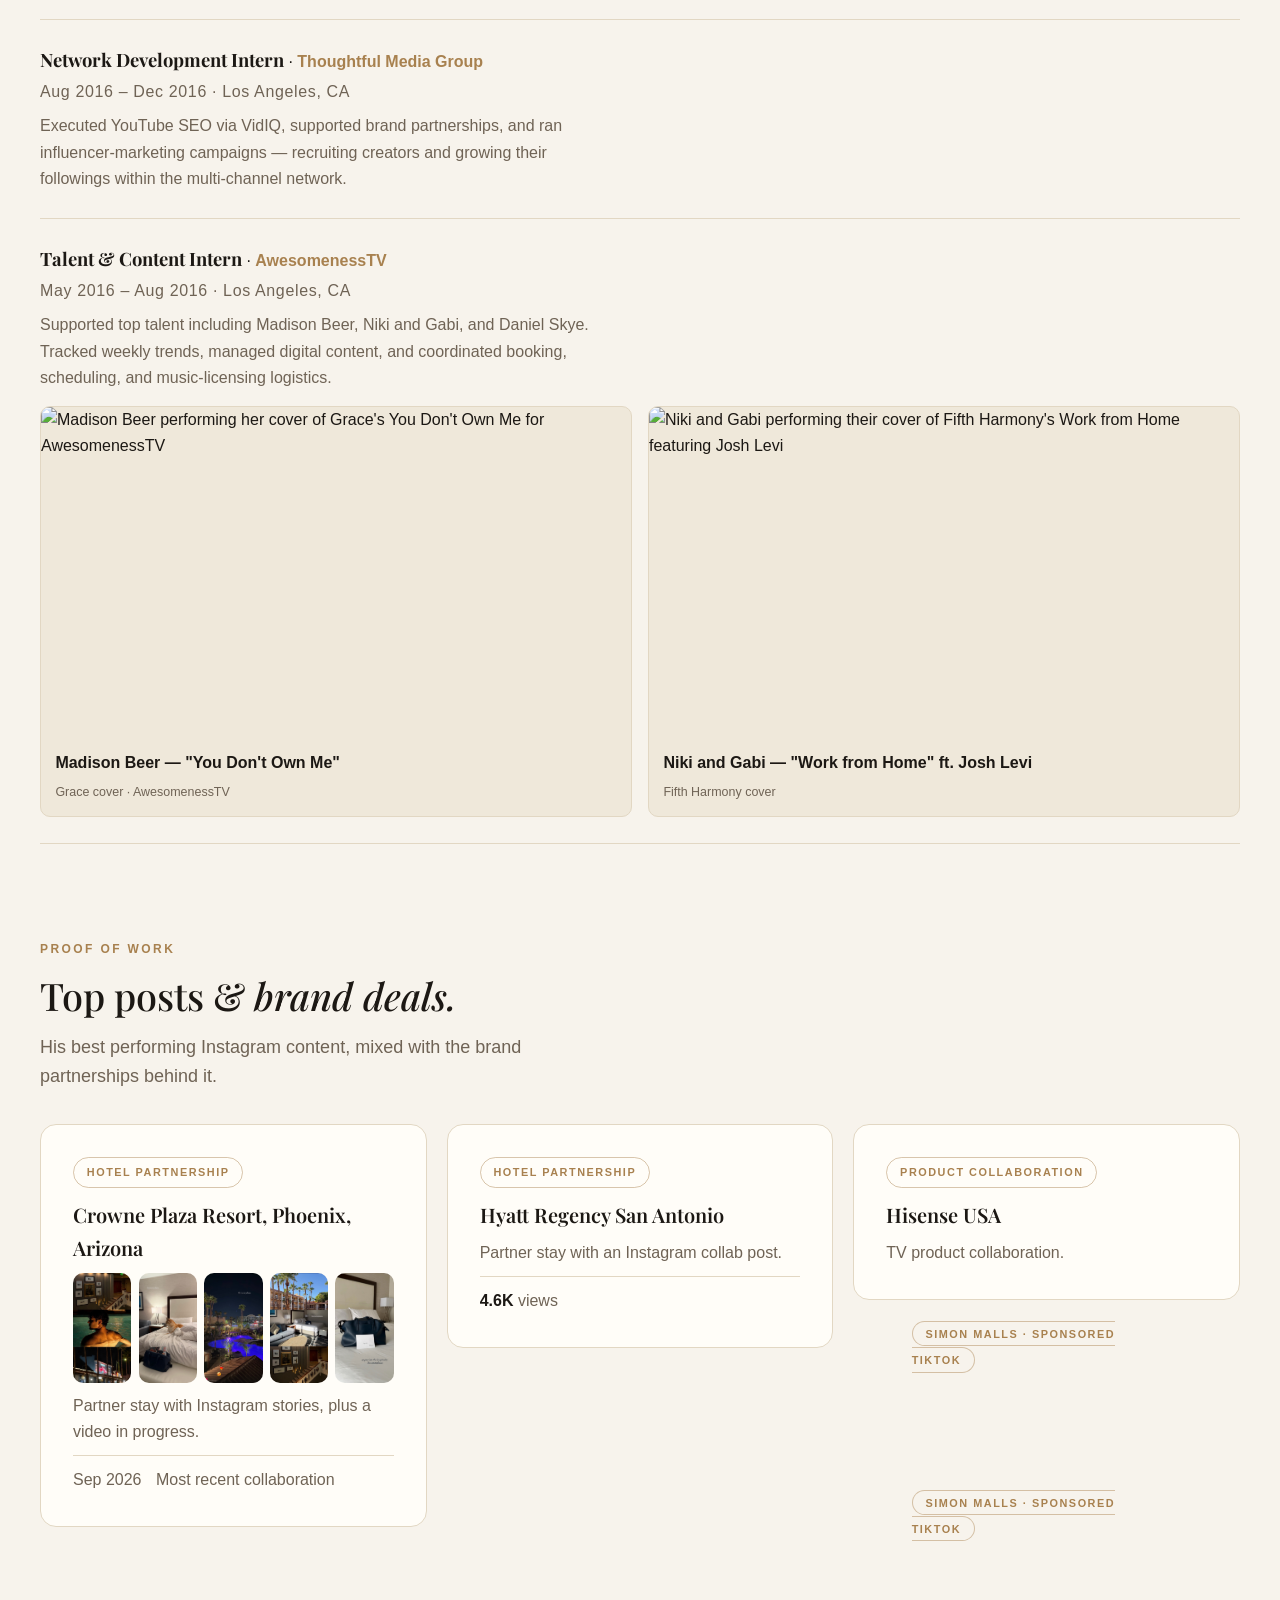
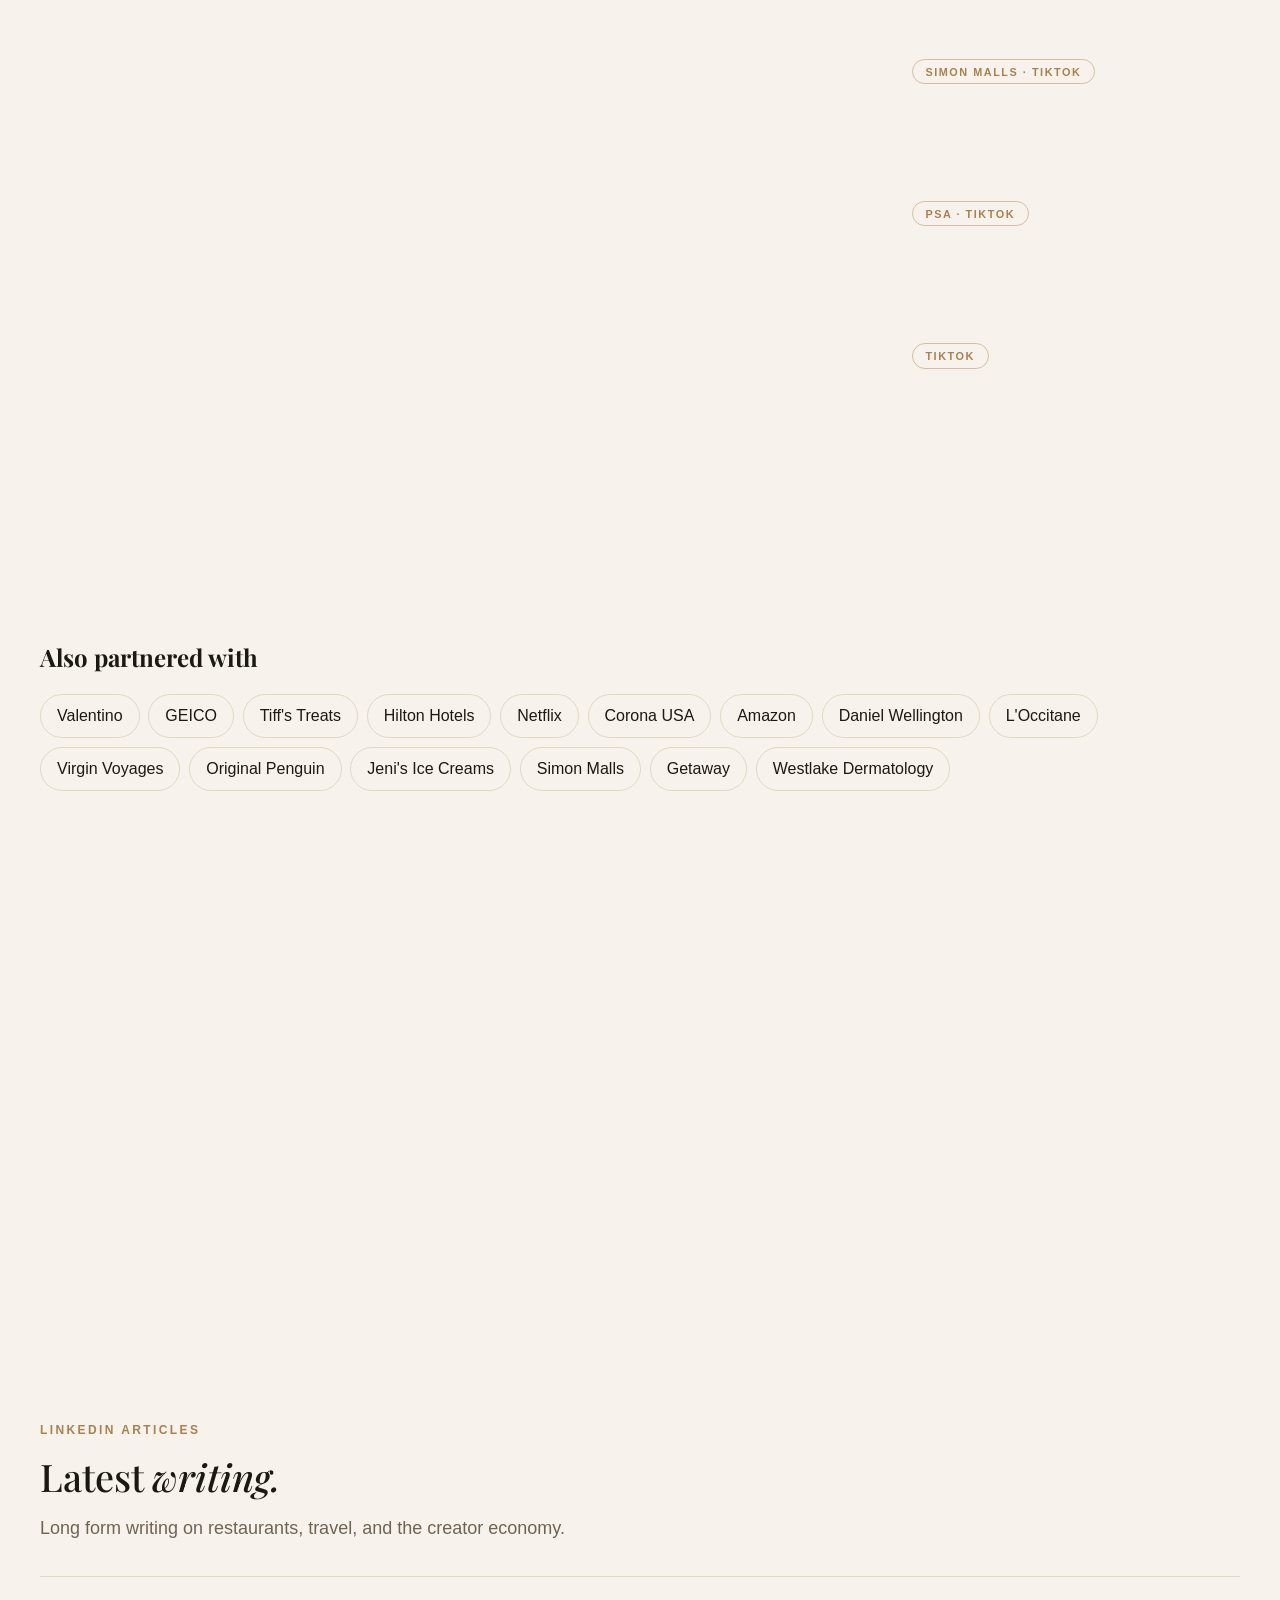
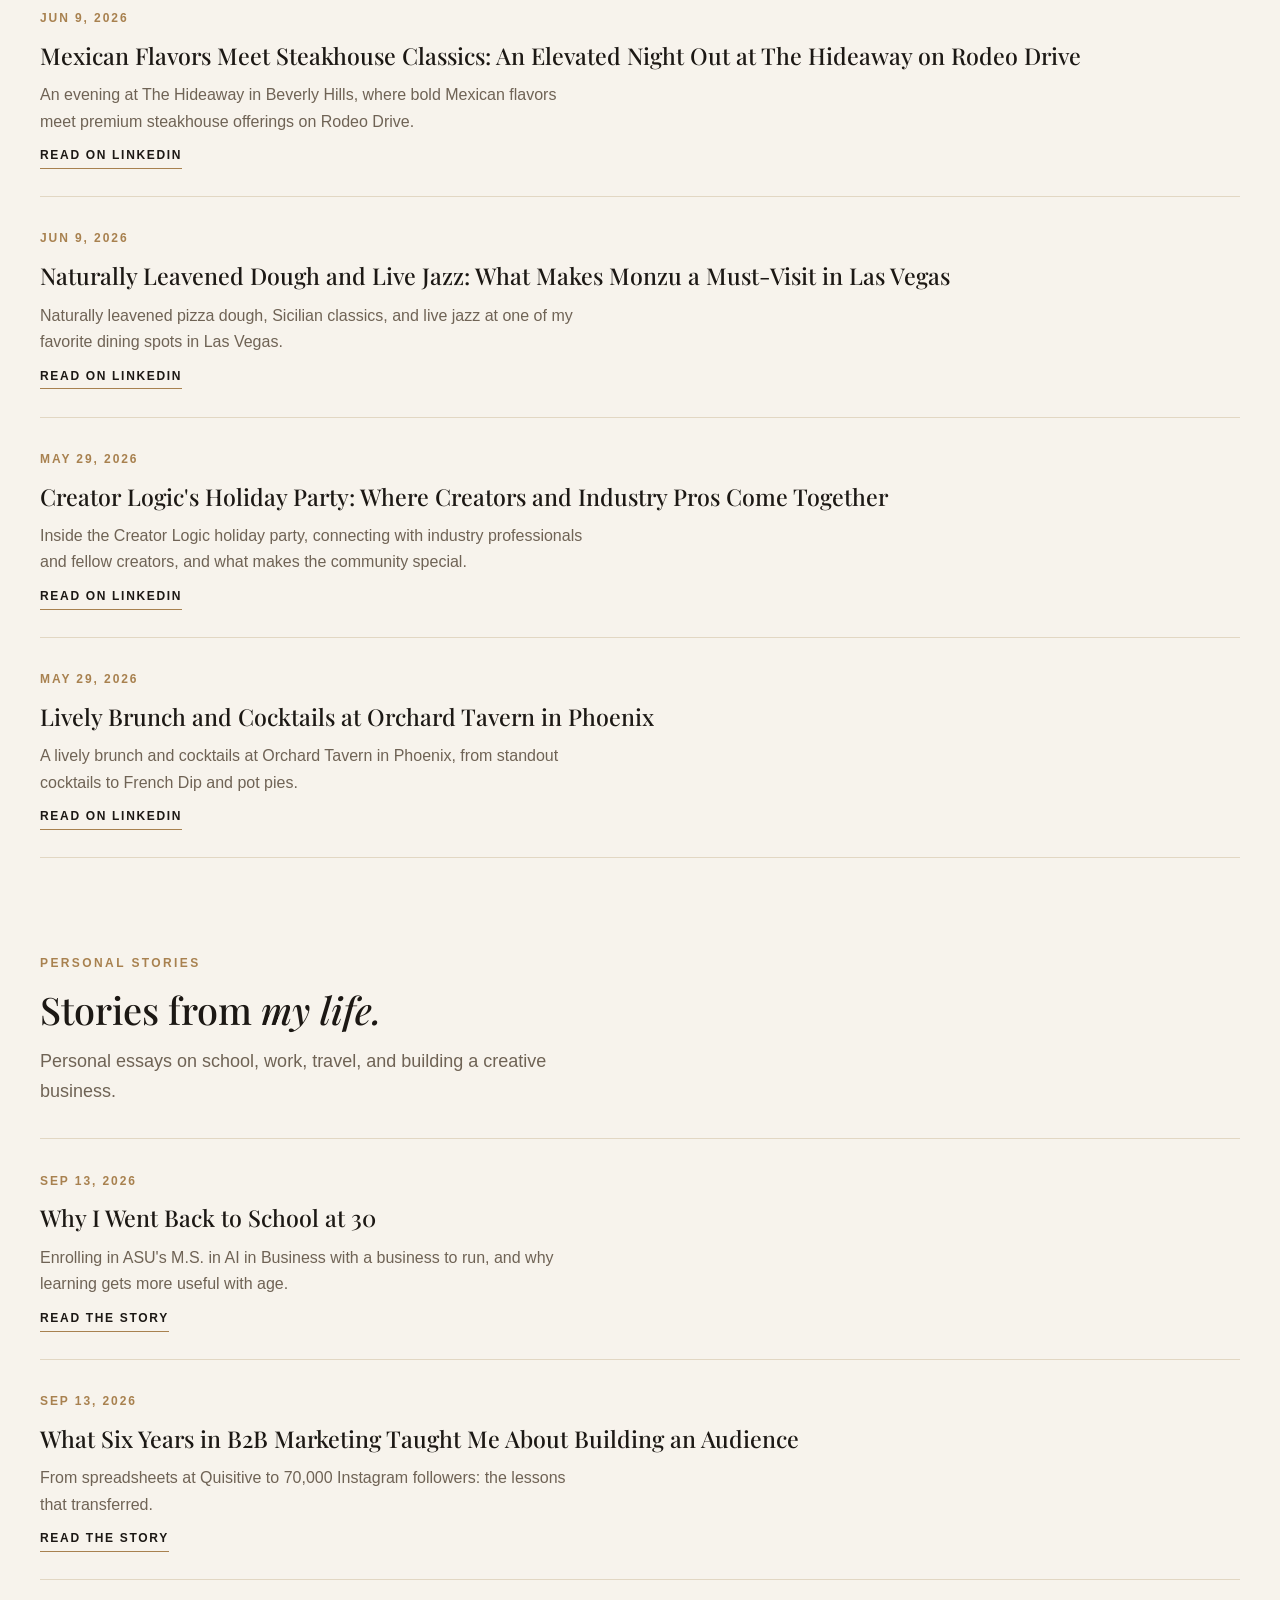
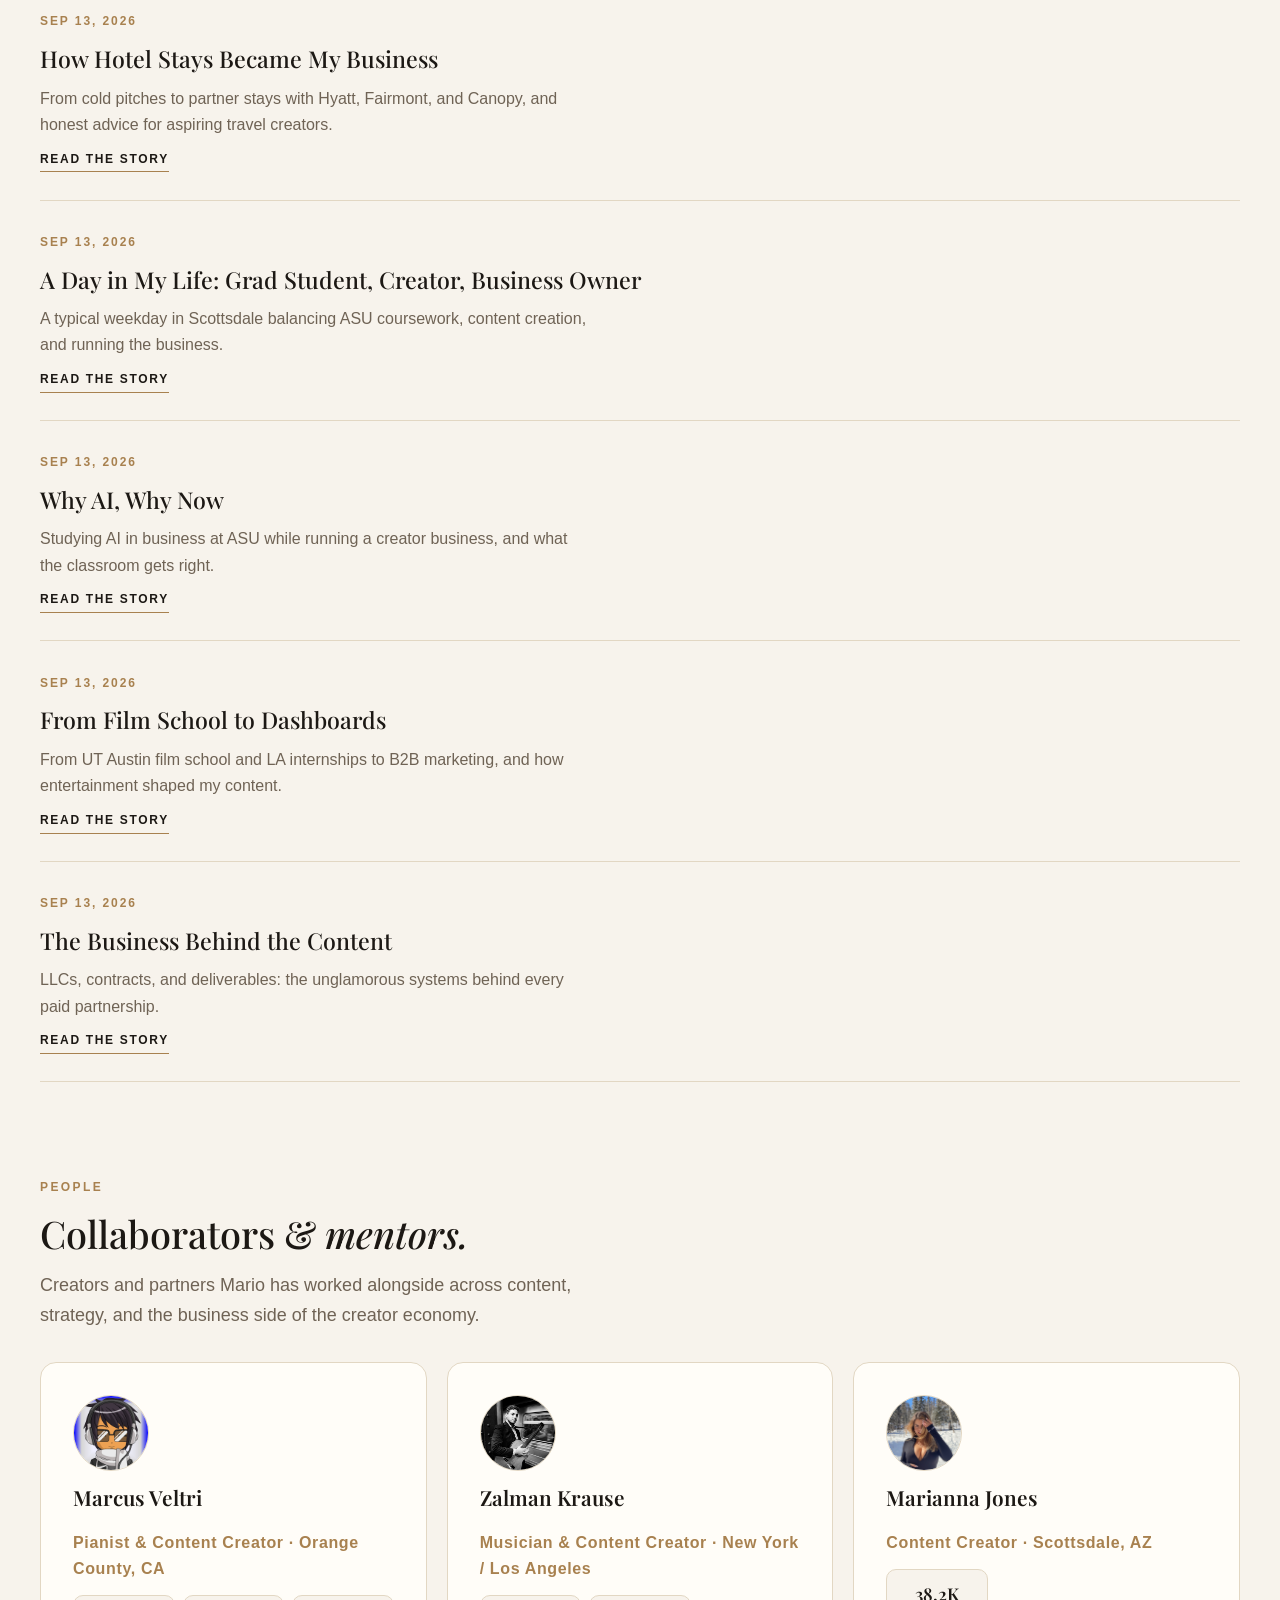
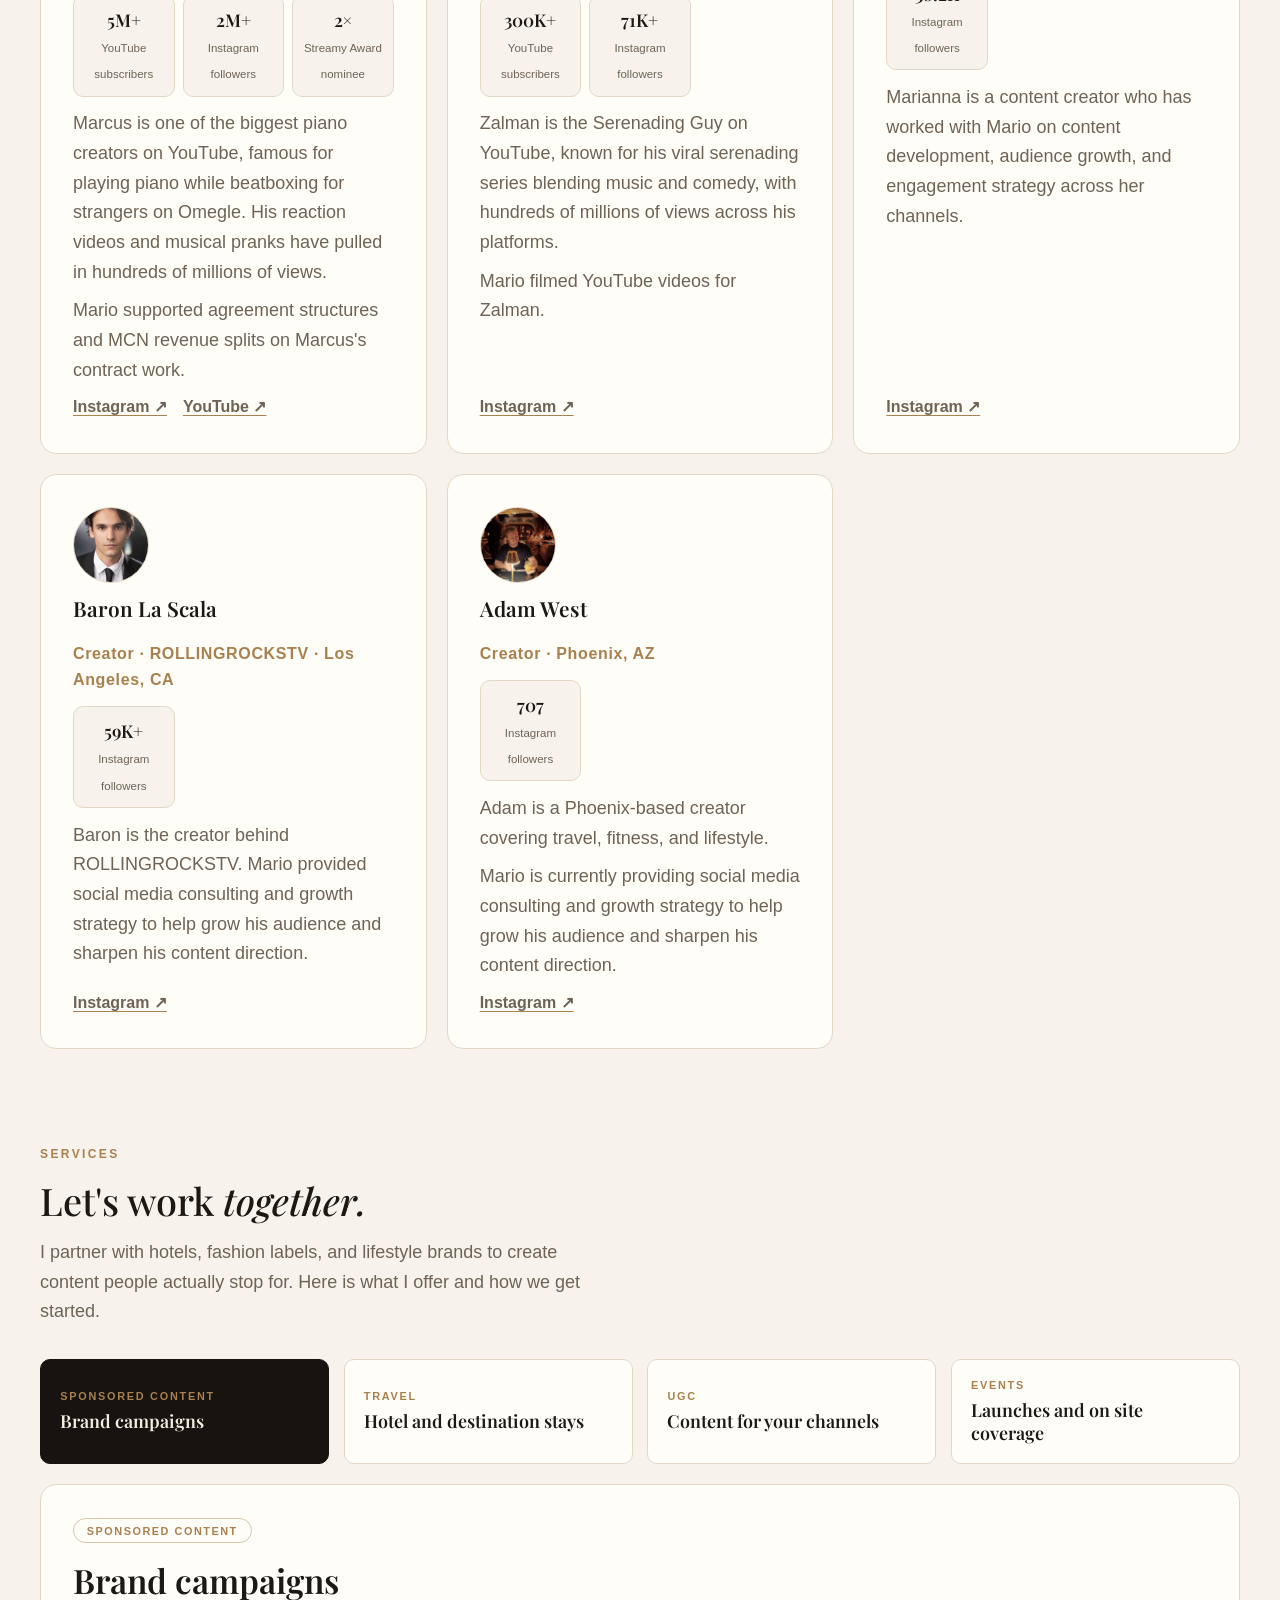
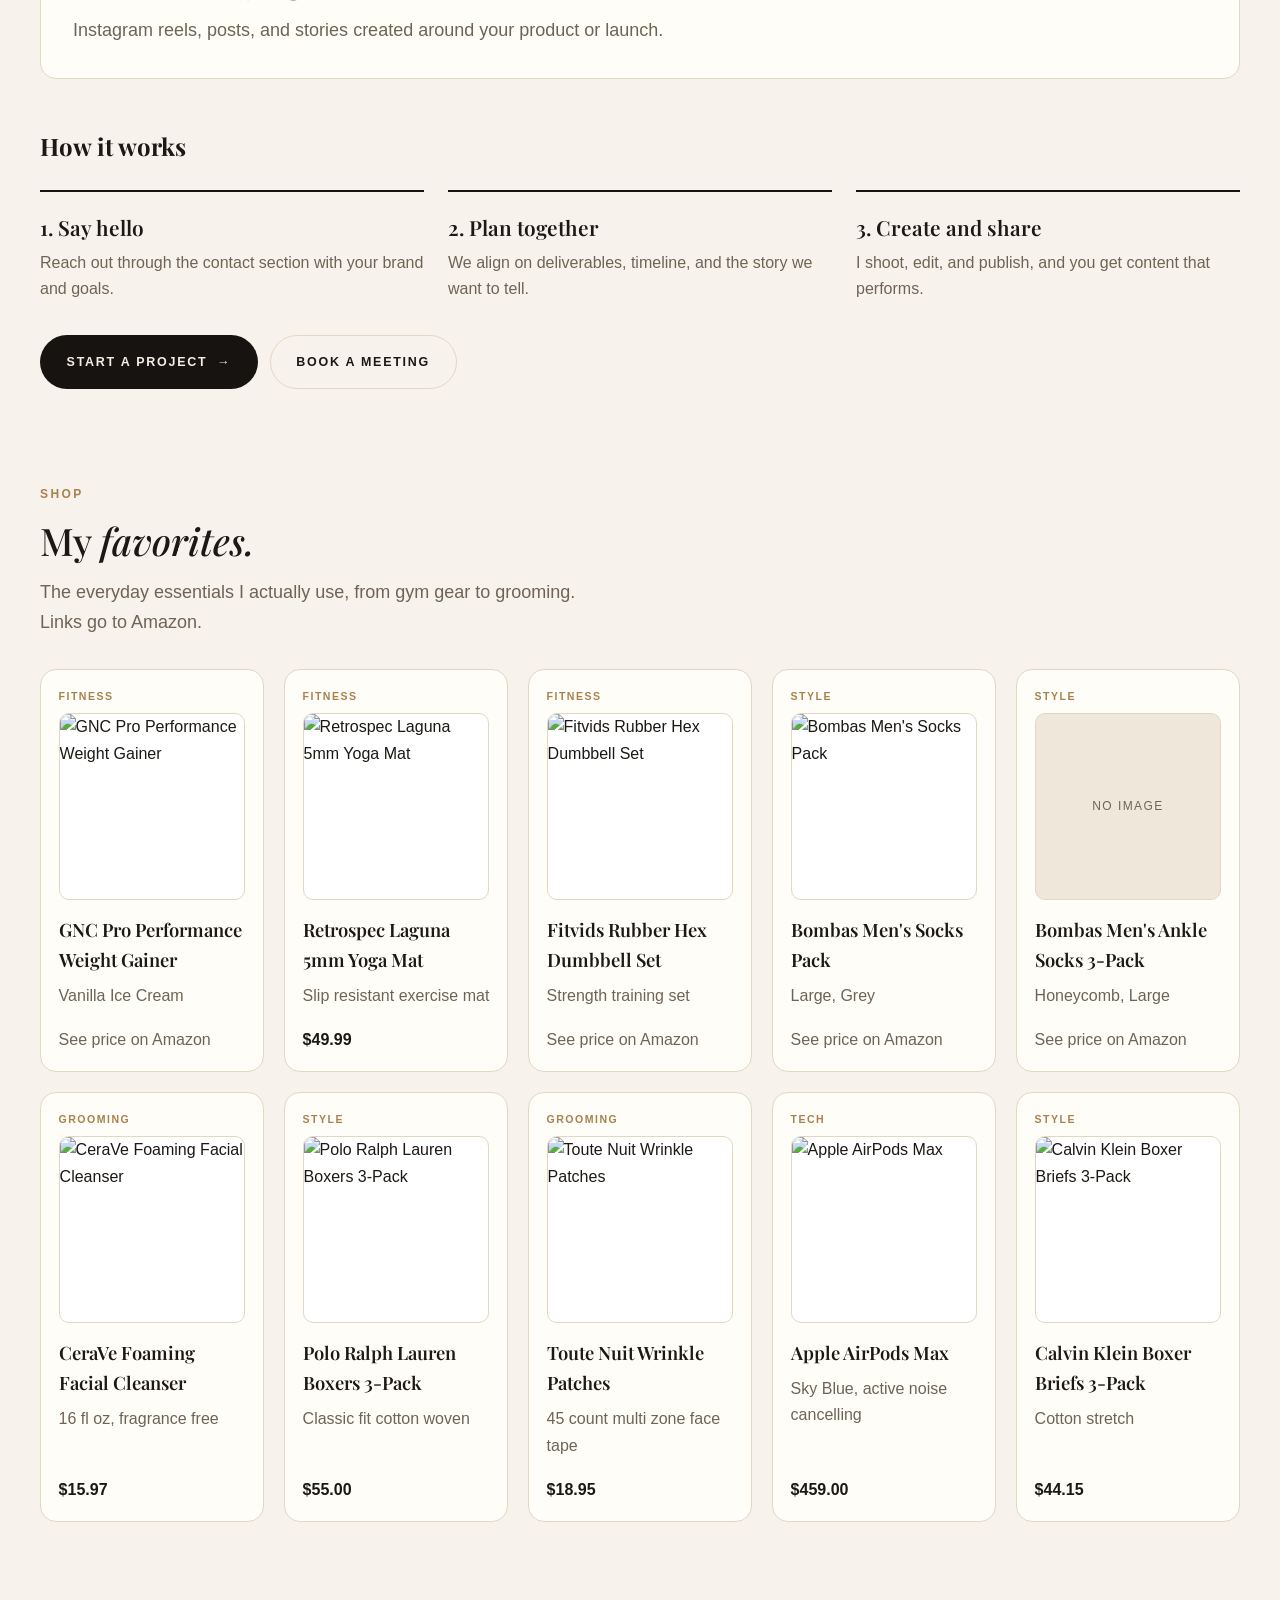
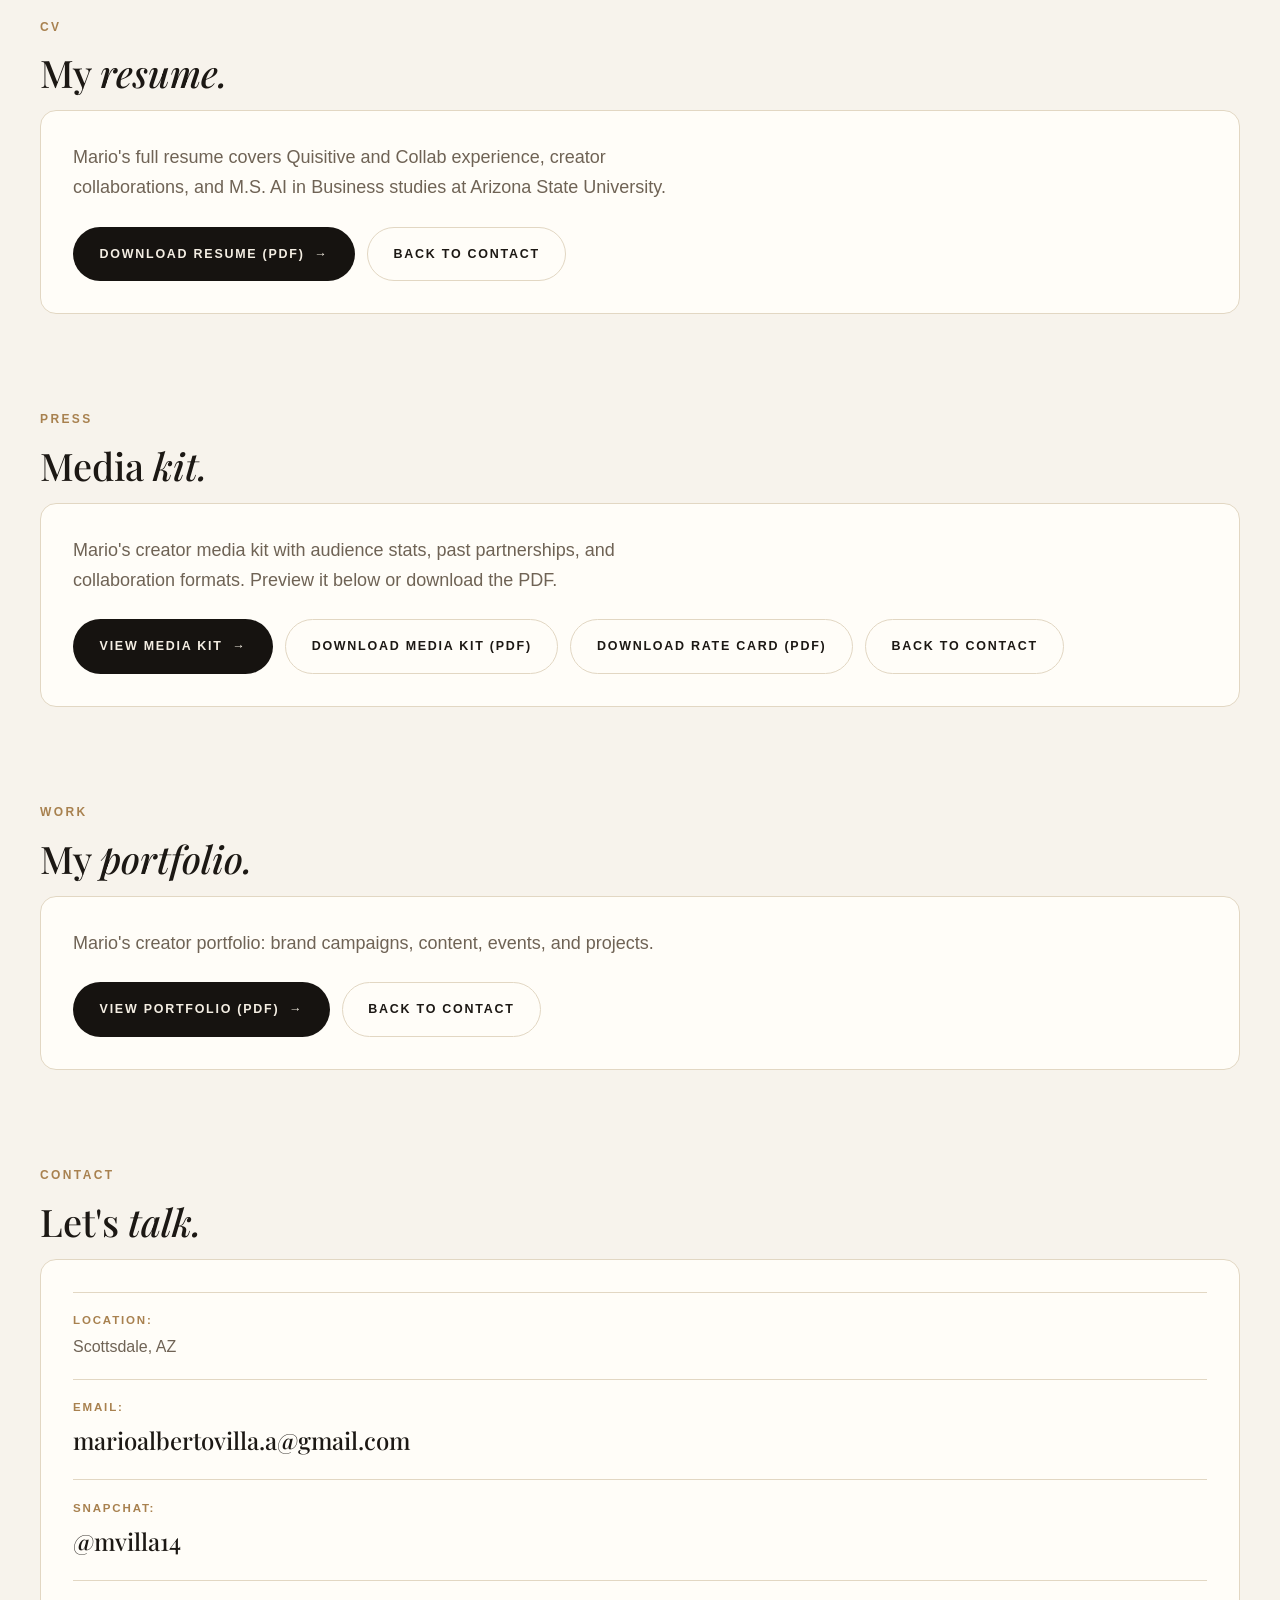
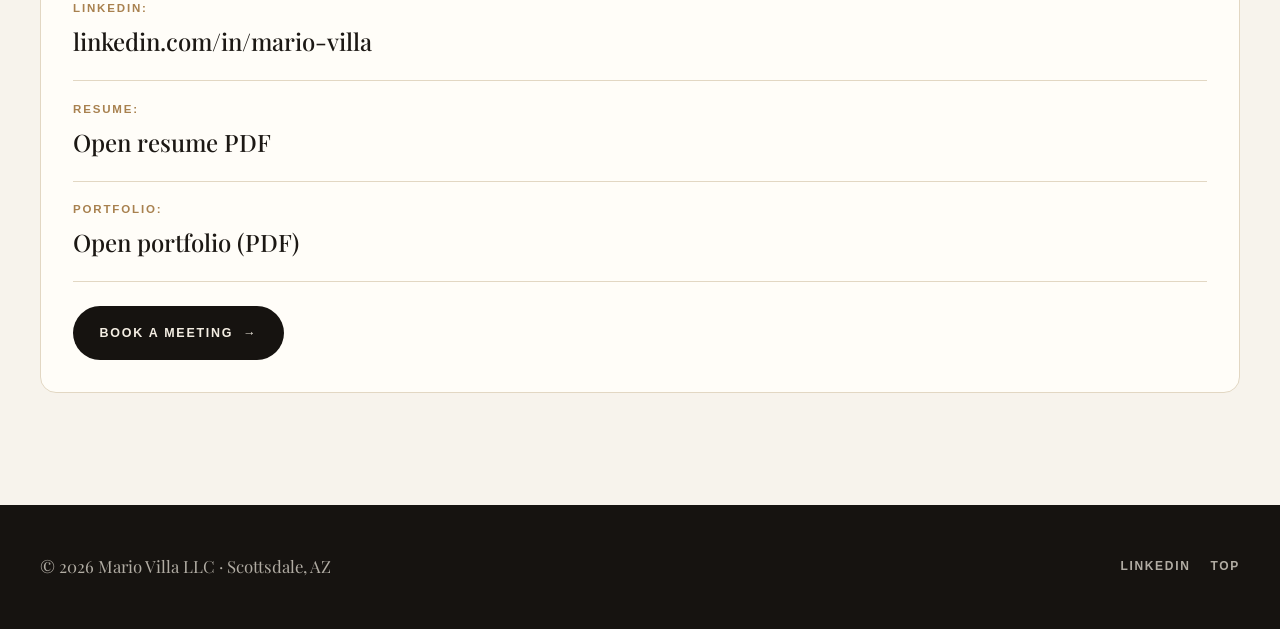
==== commit 72a5b728: "Add Zalman Krause to Collaborators & mentors section" ====
--- a/index.html
+++ b/index.html
@@ -507,6 +507,20 @@
           </p>
         </article>
         <article class="collab-card card">
+          <img class="collab-avatar" src="./resources/images/collaborators/zalman-krause.jpg" alt="Zalman Krause" width="96" height="96" loading="lazy" />
+          <h3>Zalman Krause</h3>
+          <p class="collab-role">Musician &amp; Content Creator · New York / Los Angeles</p>
+          <ul class="collab-stats">
+            <li><strong>300K+</strong><span>YouTube subscribers</span></li>
+            <li><strong>71K+</strong><span>Instagram followers</span></li>
+          </ul>
+          <p>Zalman is the Serenading Guy on YouTube, known for his viral serenading series blending music and comedy, with hundreds of millions of views across his platforms.</p>
+          <p>Mario filmed YouTube videos for Zalman.</p>
+          <p class="collab-links">
+            <a href="https://www.instagram.com/zalman_krause/" target="_blank" rel="noopener noreferrer">Instagram ↗</a>
+          </p>
+        </article>
+        <article class="collab-card card">
           <img class="collab-avatar" src="./resources/images/collaborators/marianna-jones.jpg" alt="Marianna Jones" width="96" height="96" loading="lazy" />
           <h3>Marianna Jones</h3>
           <p class="collab-role">Content Creator · Scottsdale, AZ</p>
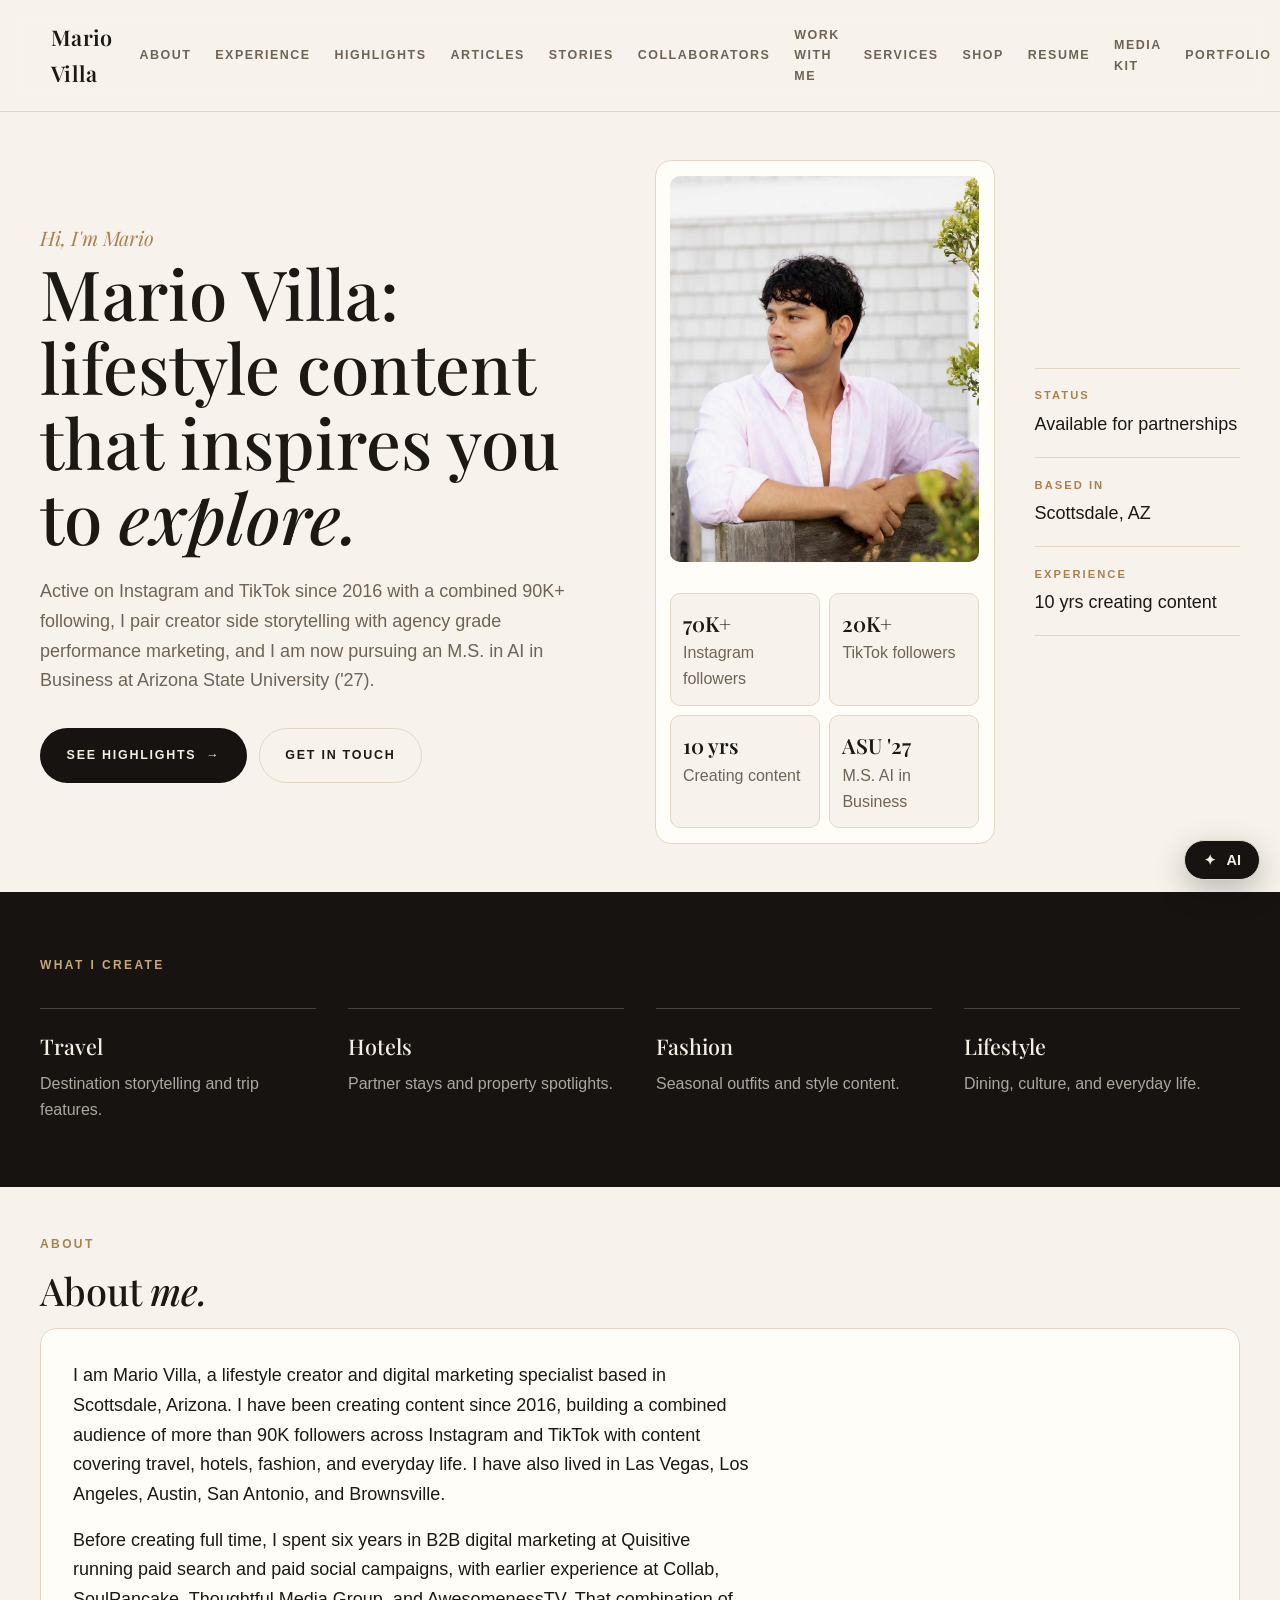
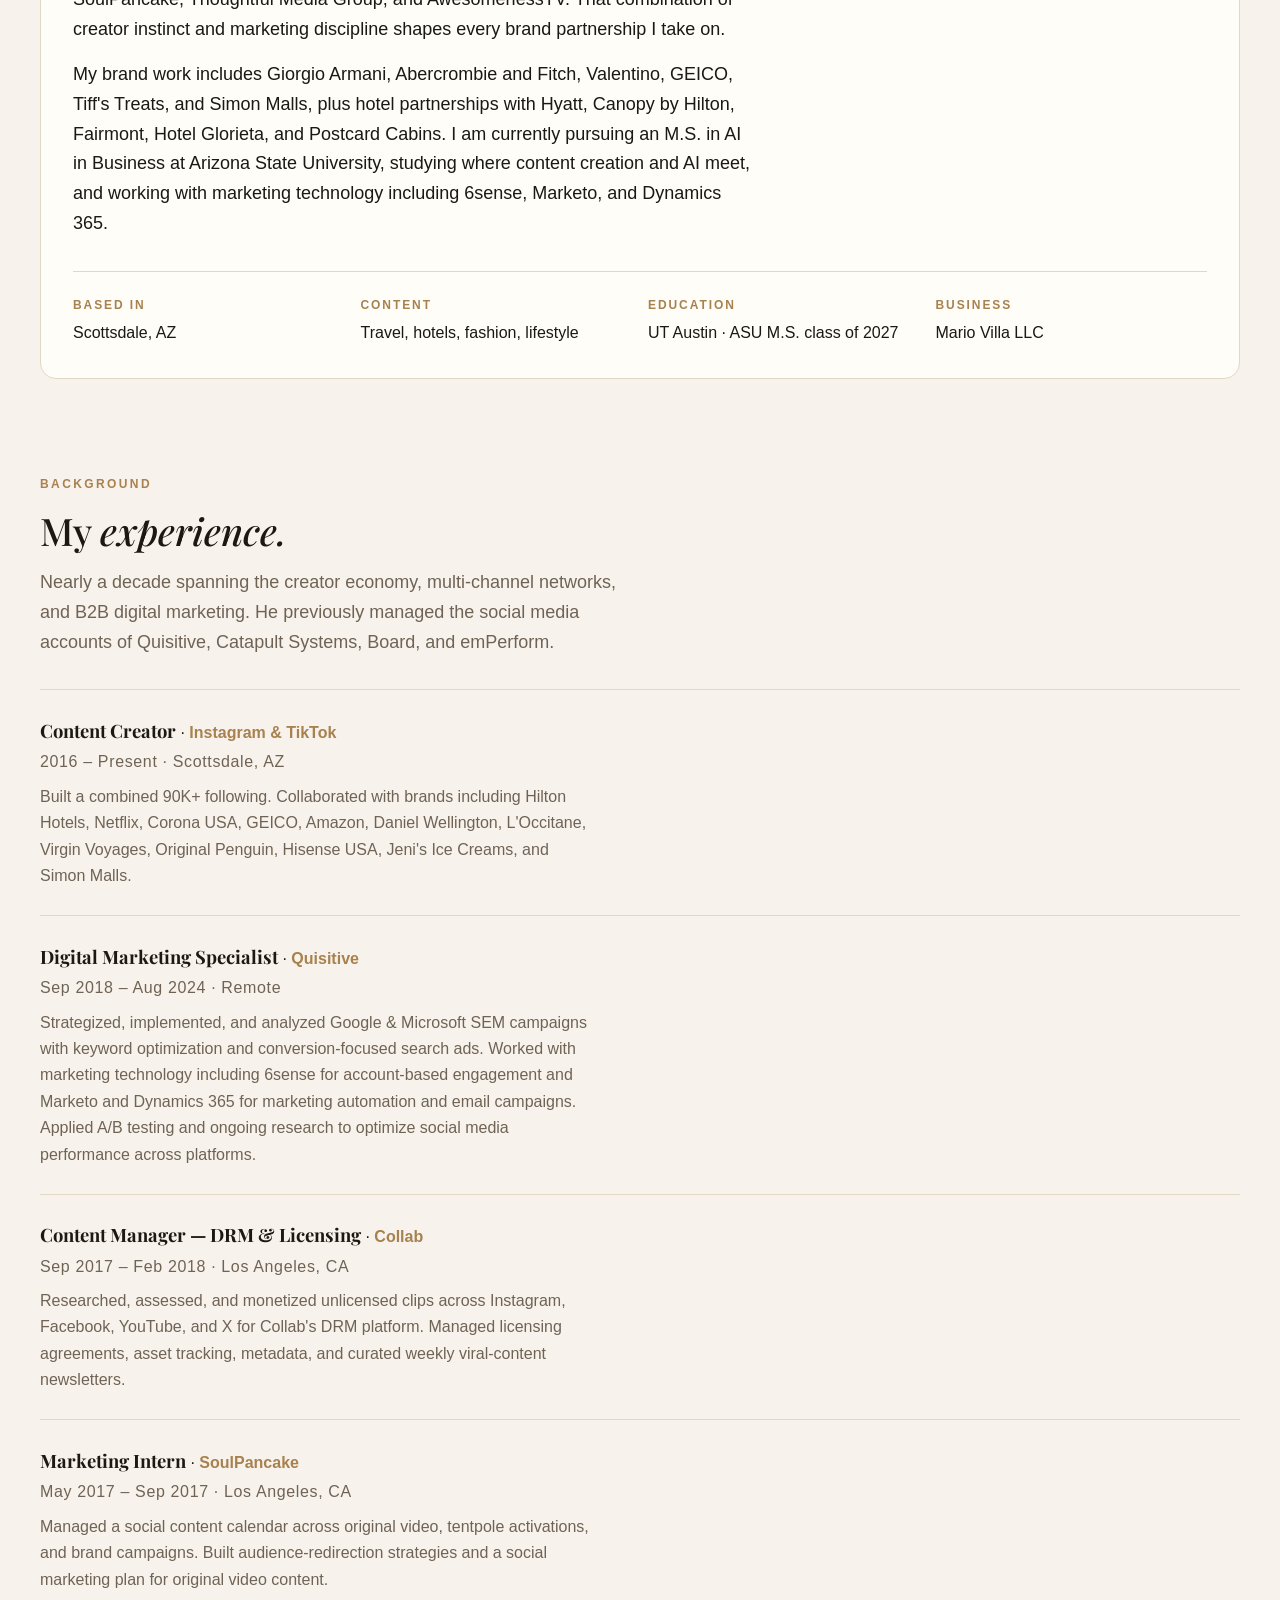
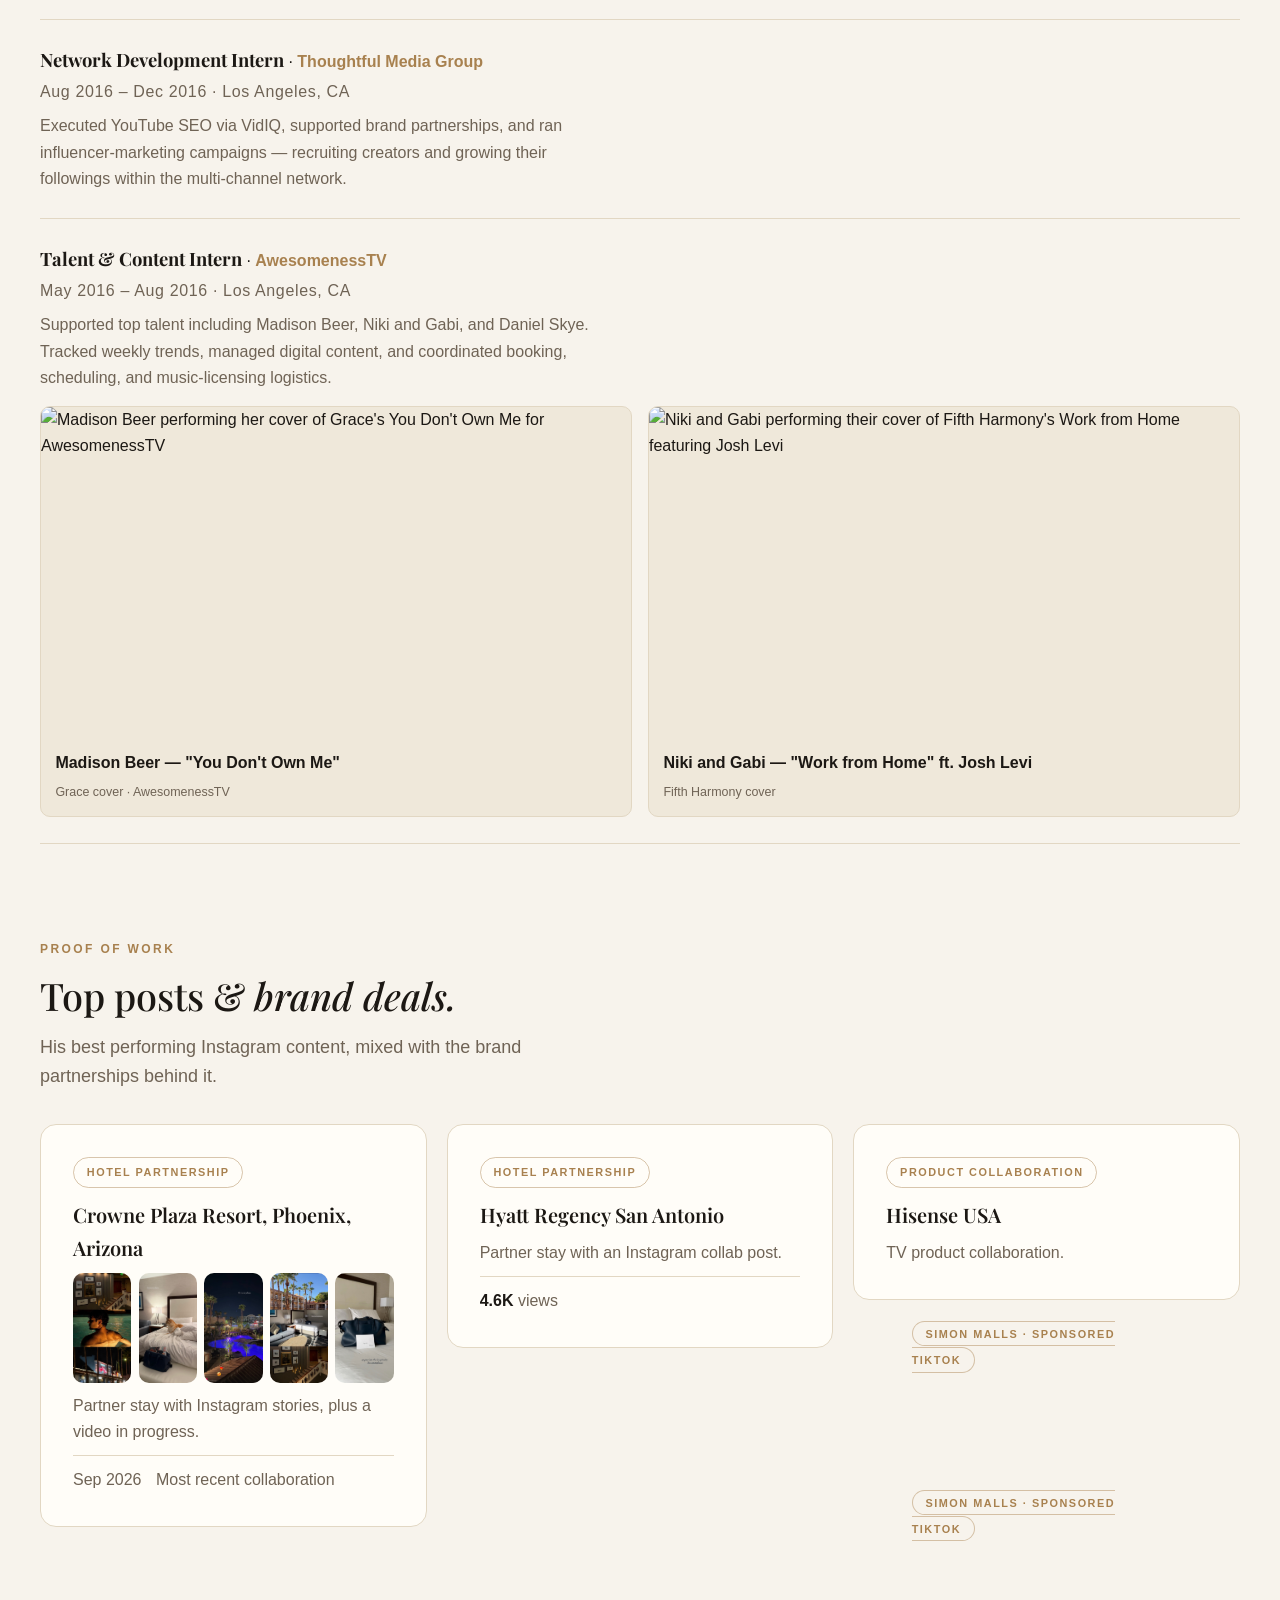
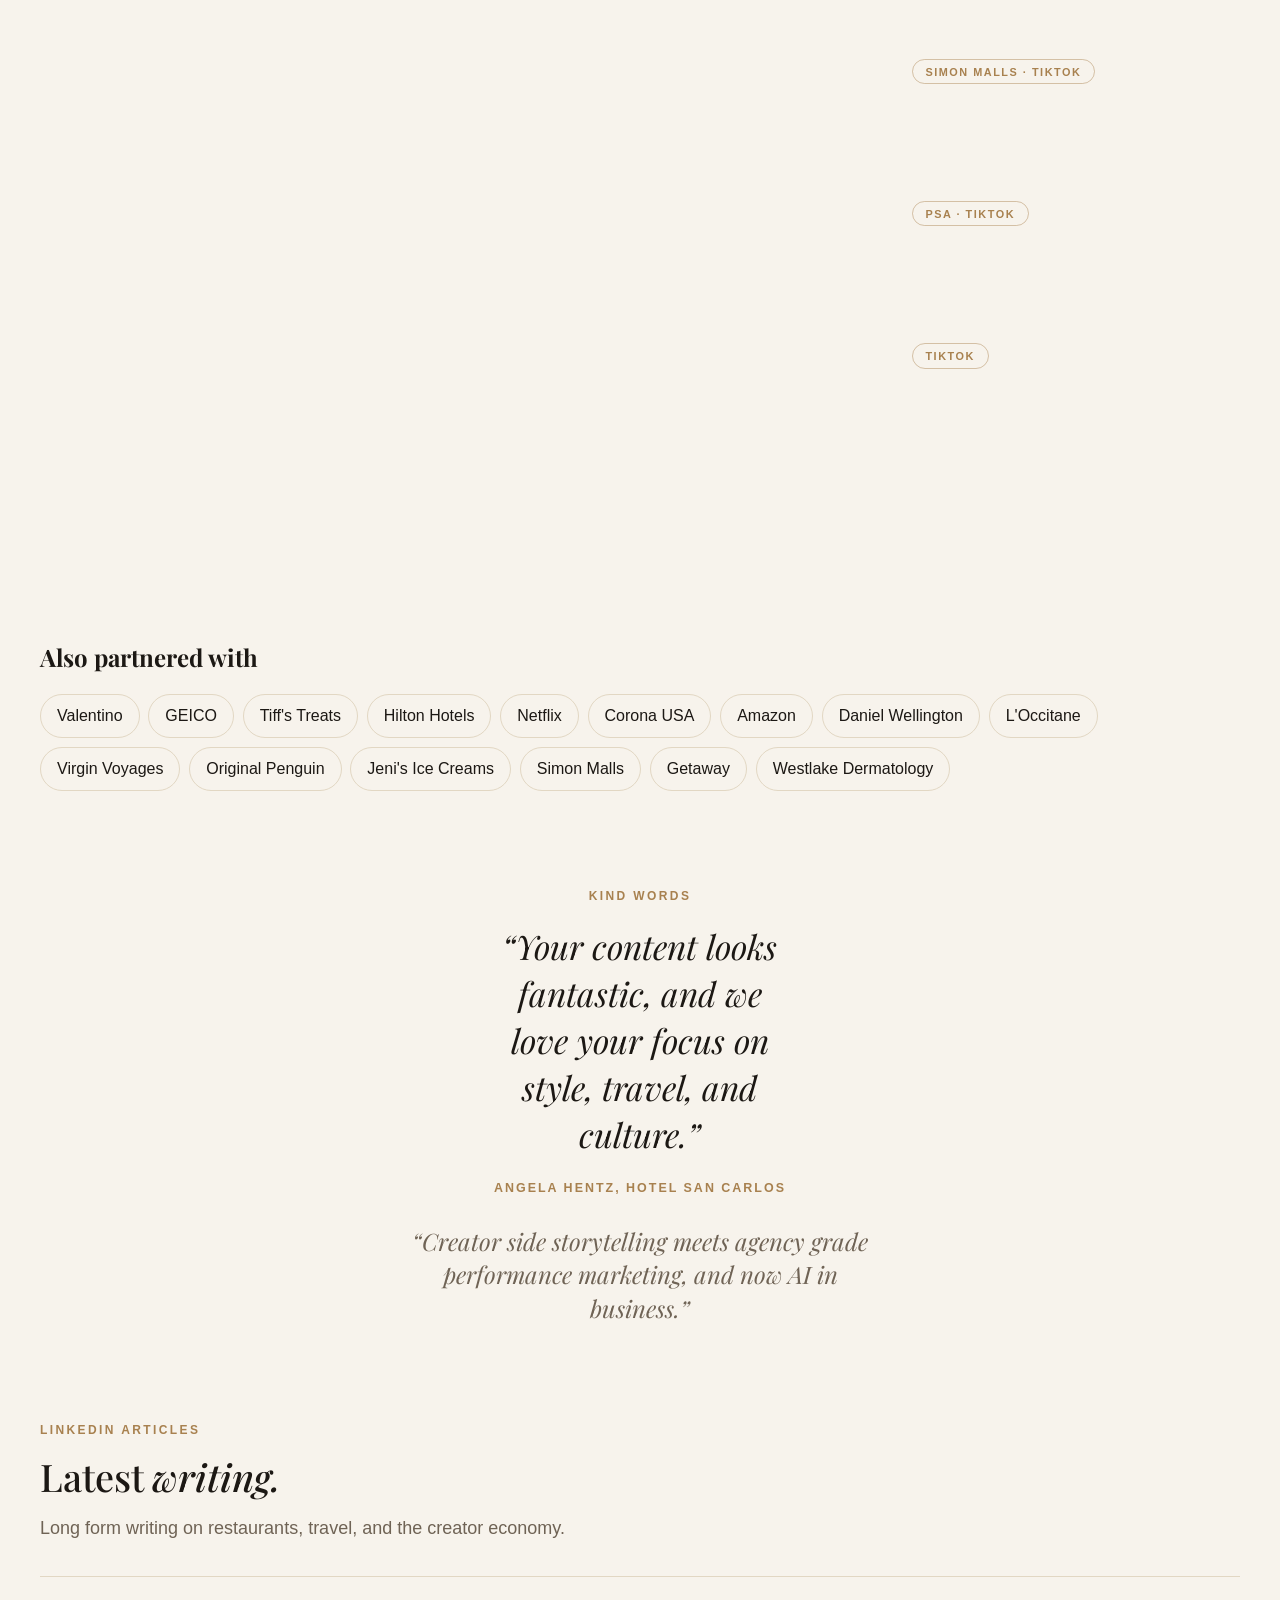
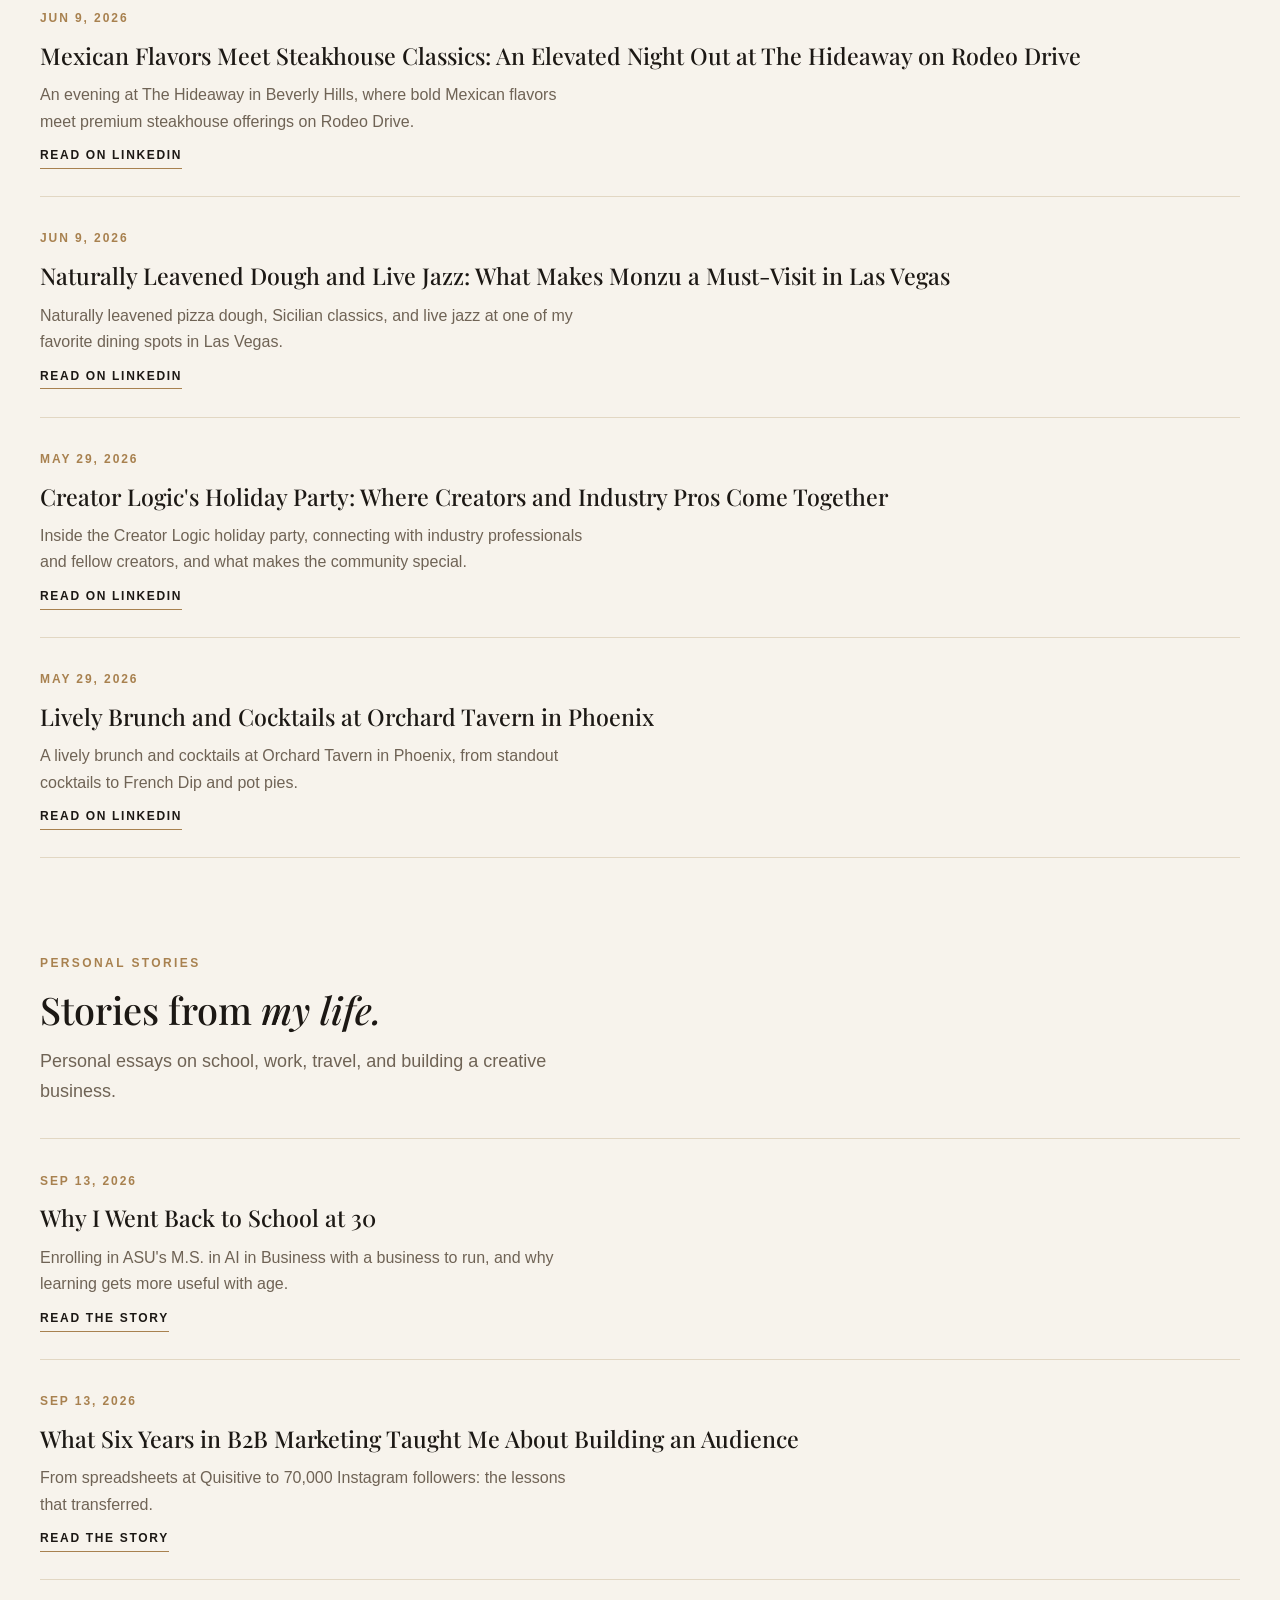
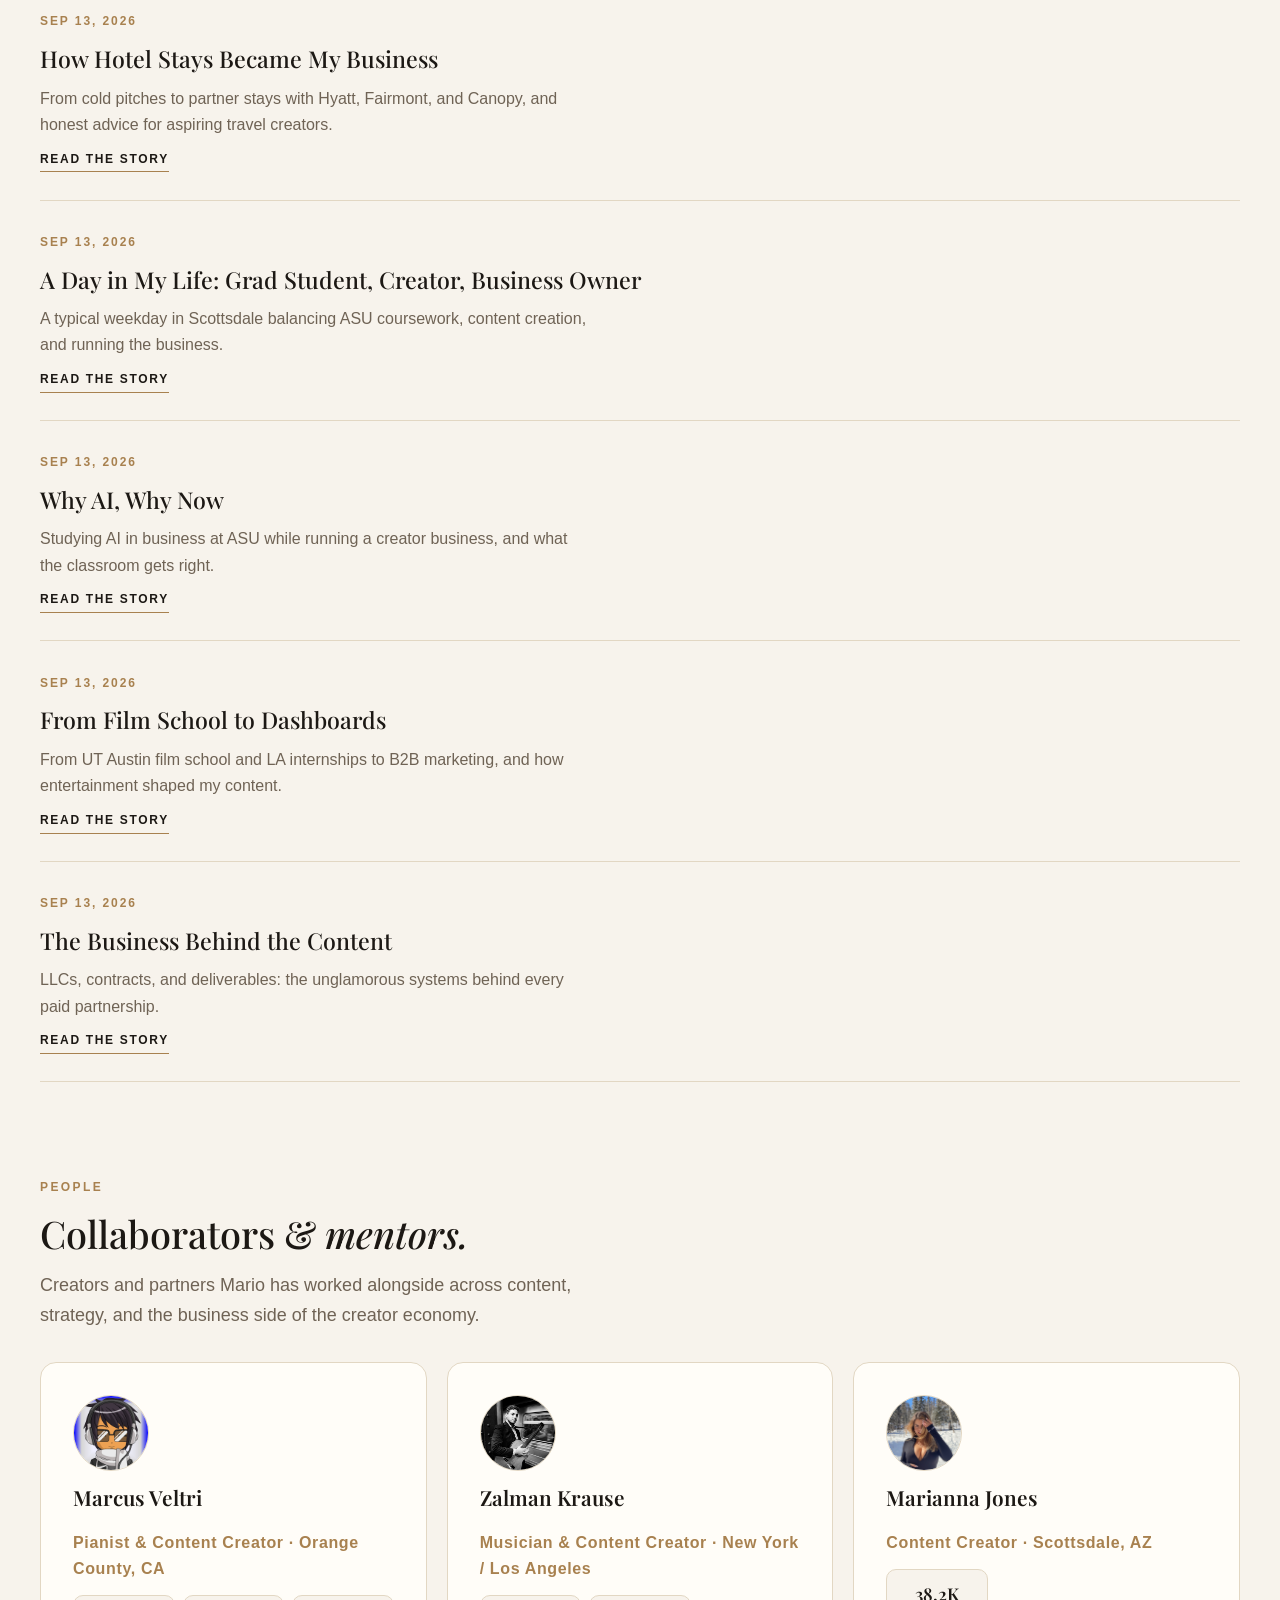
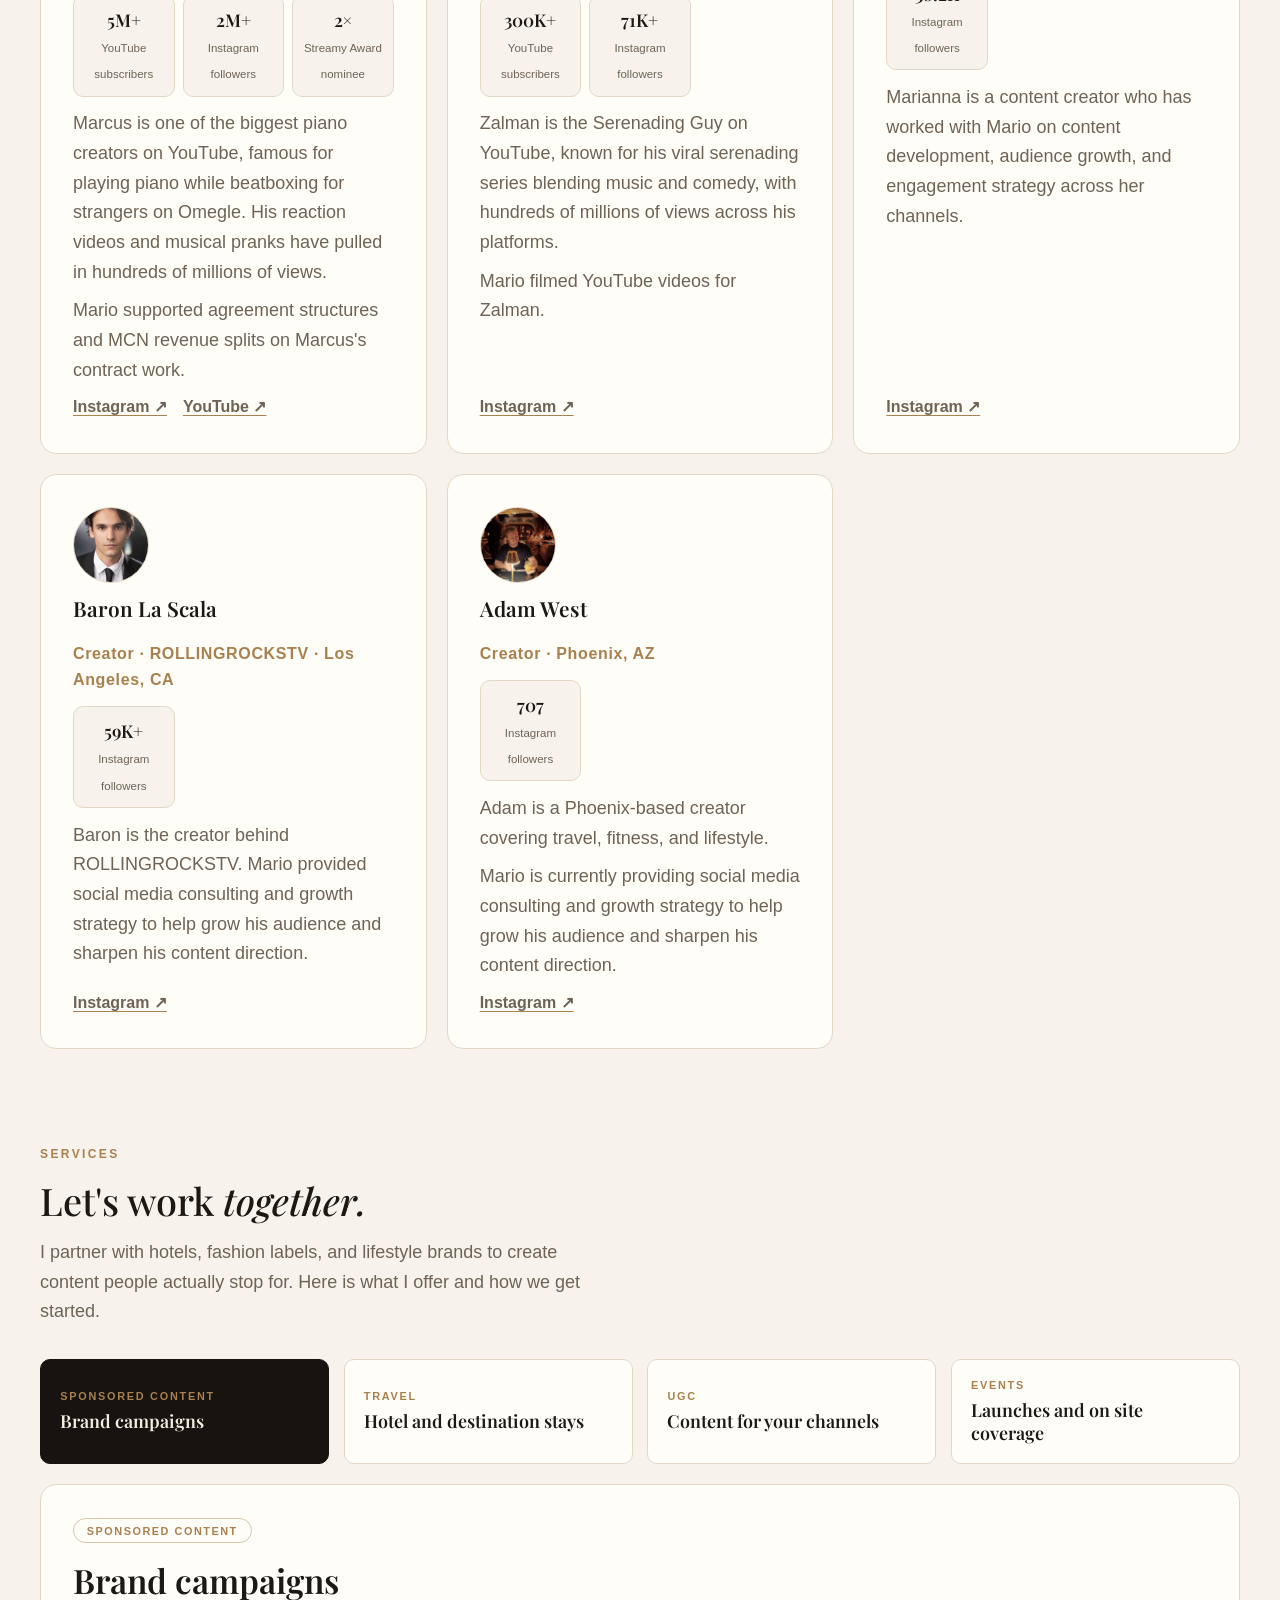
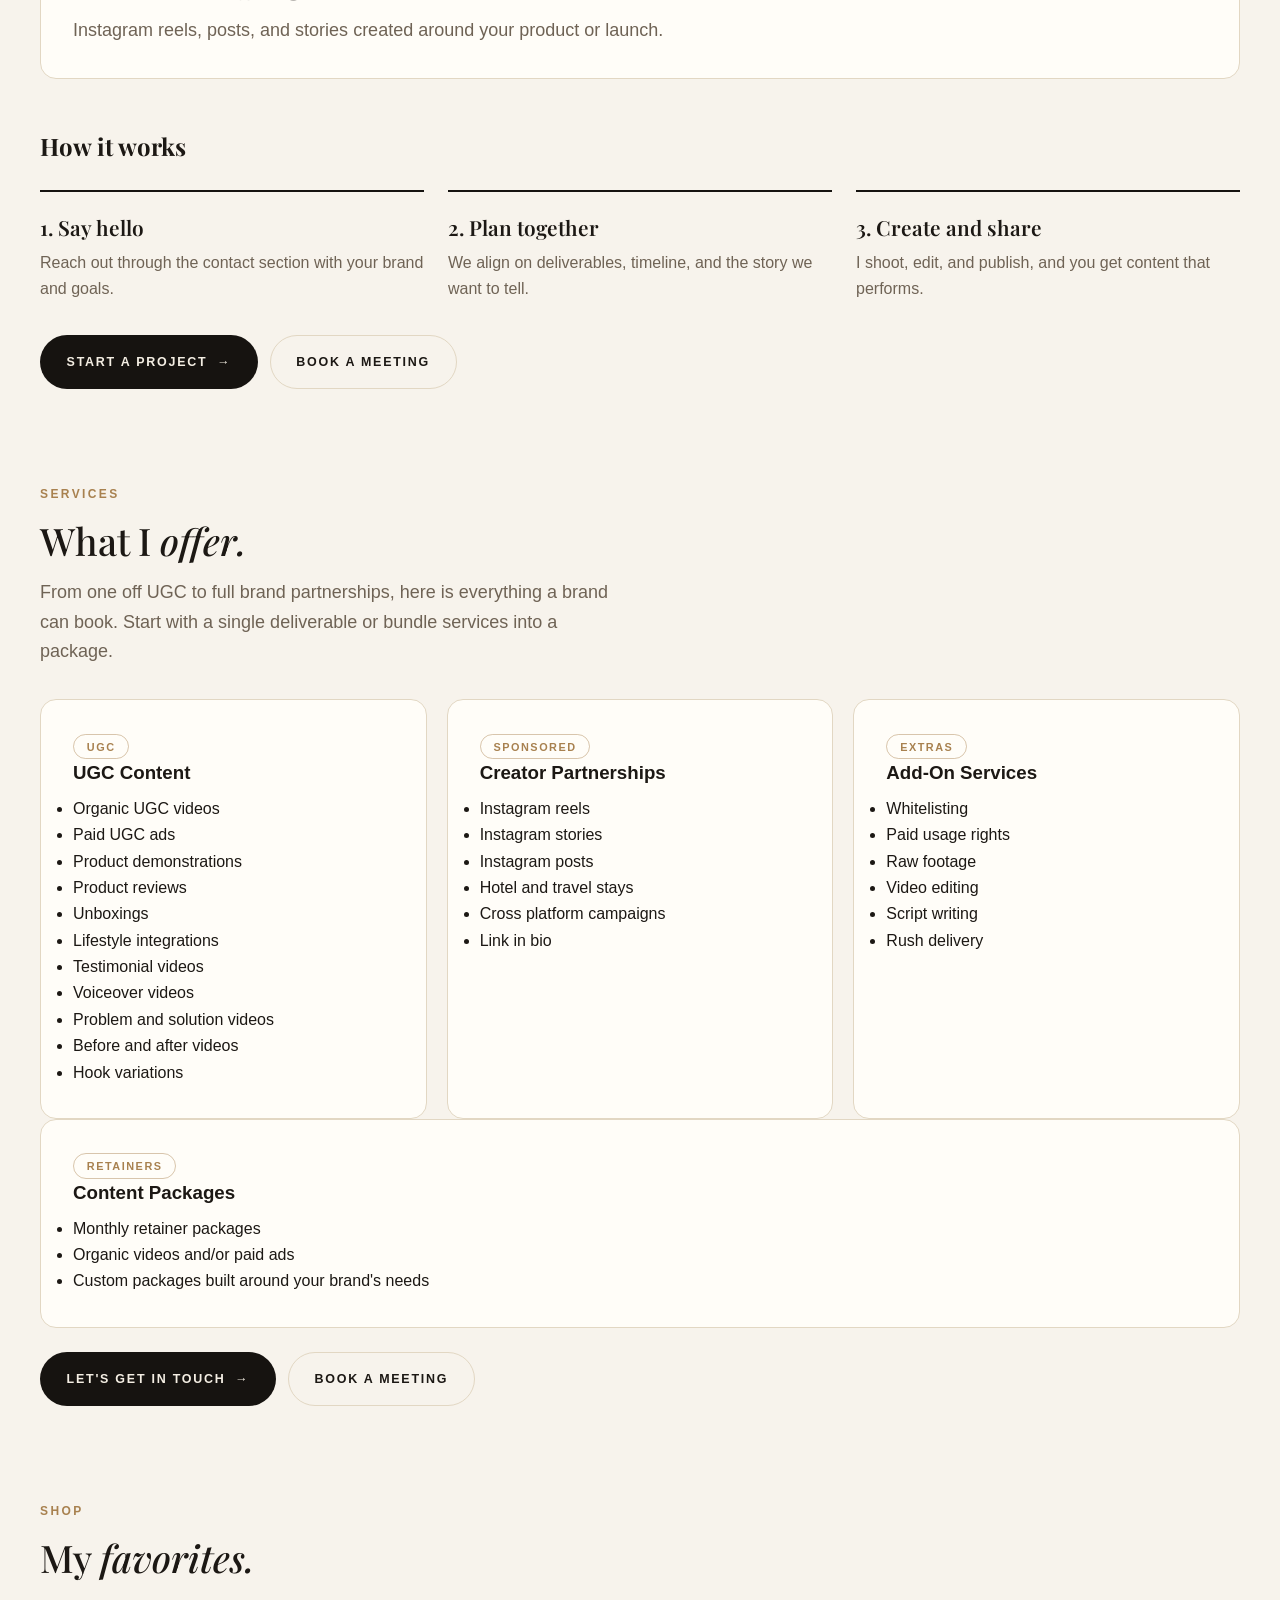
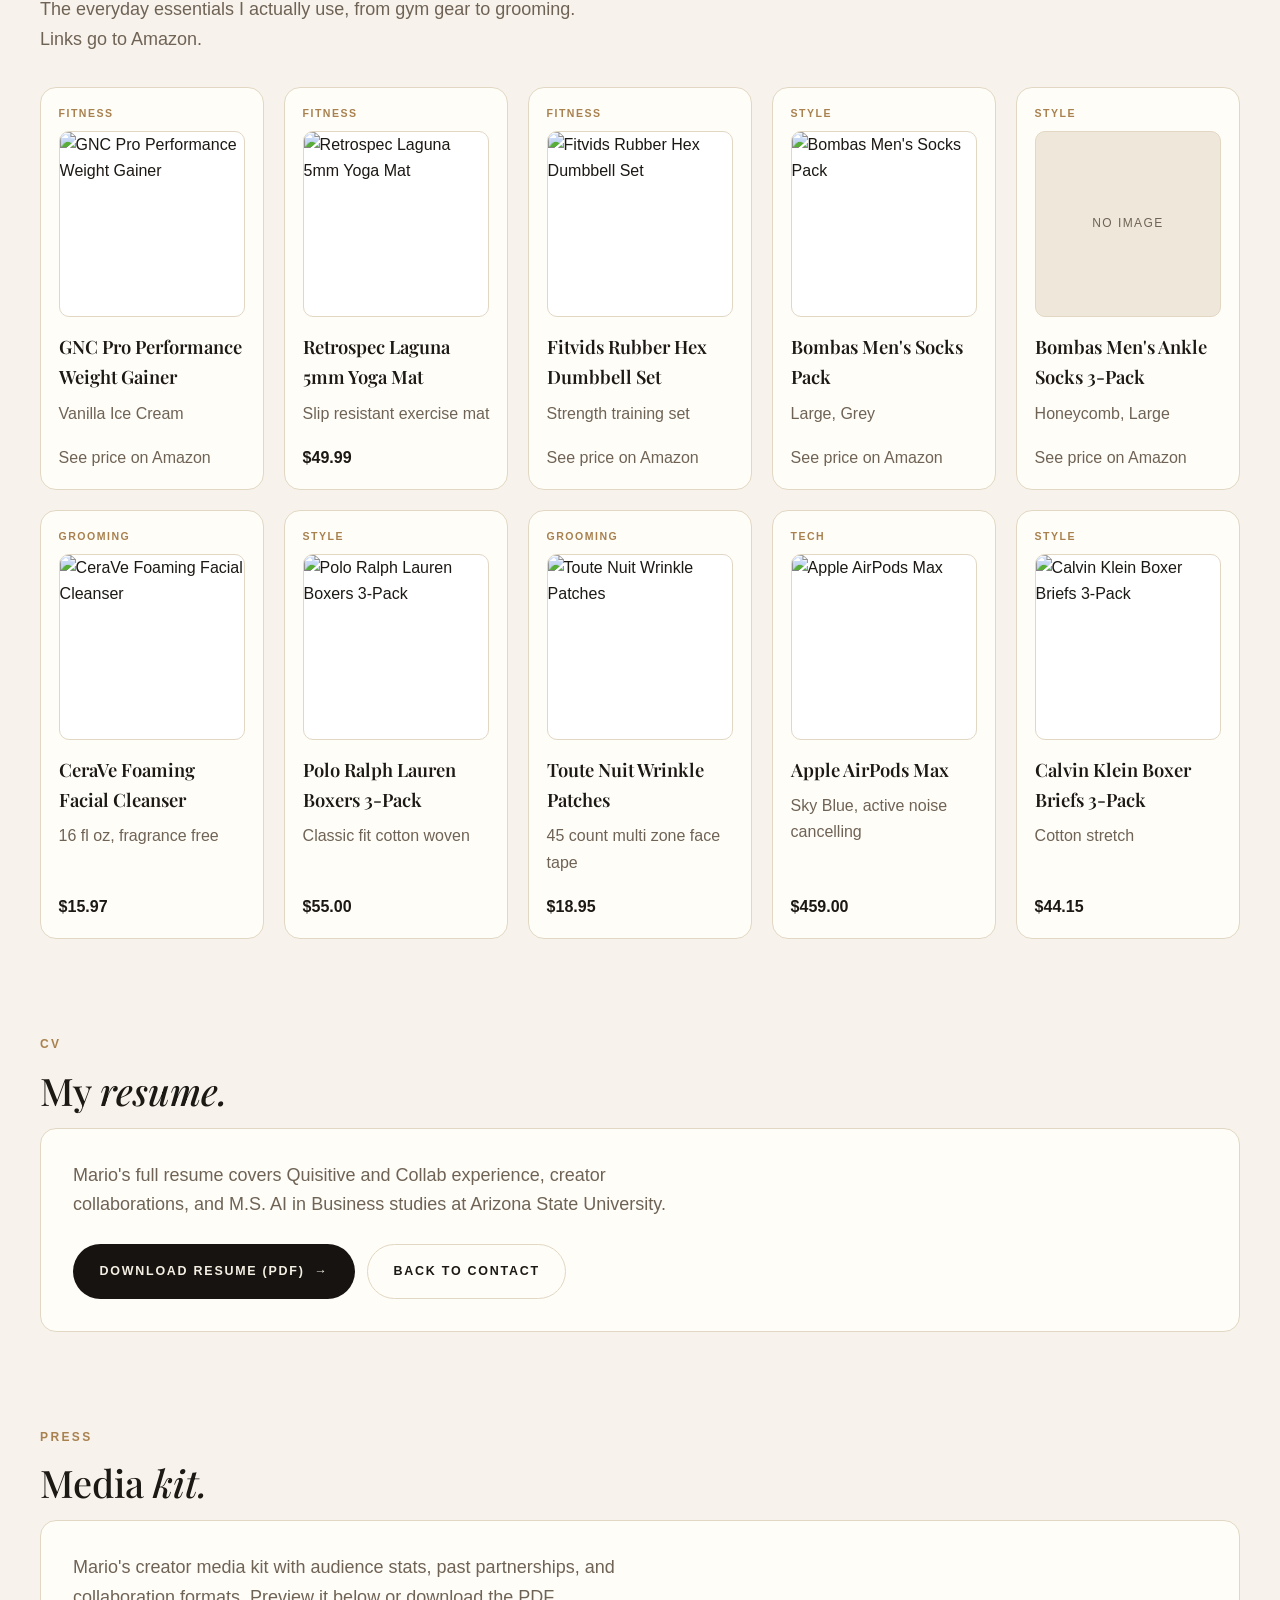
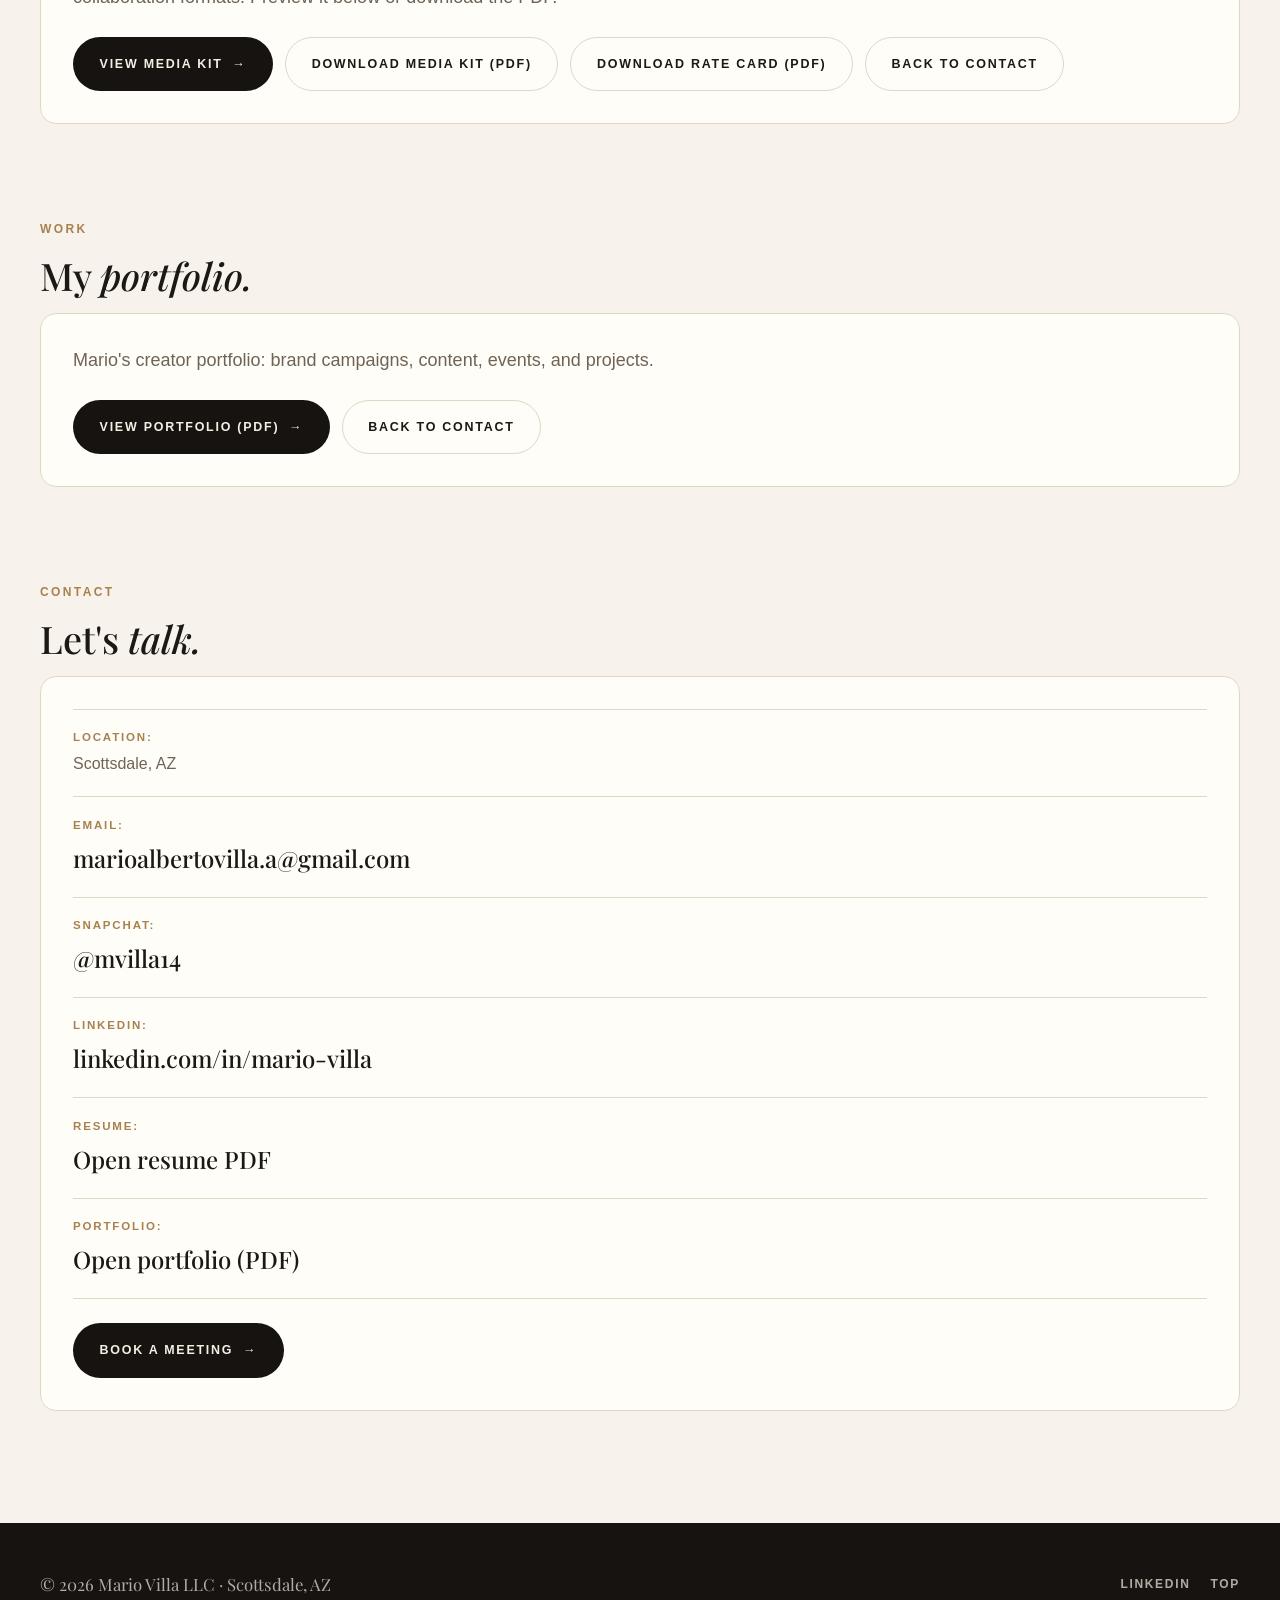
==== commit 5bad1aca: "Add Services section with UGC, partnerships, add-ons, and packages cards" ====
--- a/index.html
+++ b/index.html
@@ -118,6 +118,7 @@
         <a href="#stories">Stories</a>
         <a href="#collaborators">Collaborators</a>
         <a href="#work-with-me">Work With Me</a>
+        <a href="#services">Services</a>
         <a href="#shop">Shop</a>
         <a href="#resume">Resume</a>
         <a href="#media-kit">Media Kit</a>
@@ -623,6 +624,68 @@
         <a class="btn btn-secondary" href="https://calendly.com/themariovilla-a/30min" target="_blank" rel="noopener noreferrer">Book a meeting</a>
       </div>
     </section>
+    <section id="services">
+      <span class="kicker">Services</span>
+      <h2>What I <em>offer.</em></h2>
+      <p class="section-intro">From one off UGC to full brand partnerships, here is everything a brand can book. Start with a single deliverable or bundle services into a package.</p>
+      <div class="grid-3">
+        <article class="card service-card">
+          <span class="deal-tag">UGC</span>
+          <h3>UGC Content</h3>
+          <ul class="service-list">
+            <li>Organic UGC videos</li>
+            <li>Paid UGC ads</li>
+            <li>Product demonstrations</li>
+            <li>Product reviews</li>
+            <li>Unboxings</li>
+            <li>Lifestyle integrations</li>
+            <li>Testimonial videos</li>
+            <li>Voiceover videos</li>
+            <li>Problem and solution videos</li>
+            <li>Before and after videos</li>
+            <li>Hook variations</li>
+          </ul>
+        </article>
+        <article class="card service-card">
+          <span class="deal-tag">Sponsored</span>
+          <h3>Creator Partnerships</h3>
+          <ul class="service-list">
+            <li>Instagram reels</li>
+            <li>Instagram stories</li>
+            <li>Instagram posts</li>
+            <li>Hotel and travel stays</li>
+            <li>Cross platform campaigns</li>
+            <li>Link in bio</li>
+          </ul>
+        </article>
+        <article class="card service-card">
+          <span class="deal-tag">Extras</span>
+          <h3>Add-On Services</h3>
+          <ul class="service-list">
+            <li>Whitelisting</li>
+            <li>Paid usage rights</li>
+            <li>Raw footage</li>
+            <li>Video editing</li>
+            <li>Script writing</li>
+            <li>Rush delivery</li>
+          </ul>
+        </article>
+      </div>
+      <article class="card package-card">
+        <span class="deal-tag">Retainers</span>
+        <h3>Content Packages</h3>
+        <ul class="service-list">
+          <li>Monthly retainer packages</li>
+          <li>Organic videos and/or paid ads</li>
+          <li>Custom packages built around your brand&apos;s needs</li>
+        </ul>
+      </article>
+      <div class="cta-row">
+        <a class="btn btn-primary" href="#contact">Let&apos;s get in touch</a>
+        <a class="btn btn-secondary" href="https://calendly.com/themariovilla-a/30min" target="_blank" rel="noopener noreferrer">Book a meeting</a>
+      </div>
+    </section>
+
 
     <section id="shop">
       <span class="kicker">Shop</span>
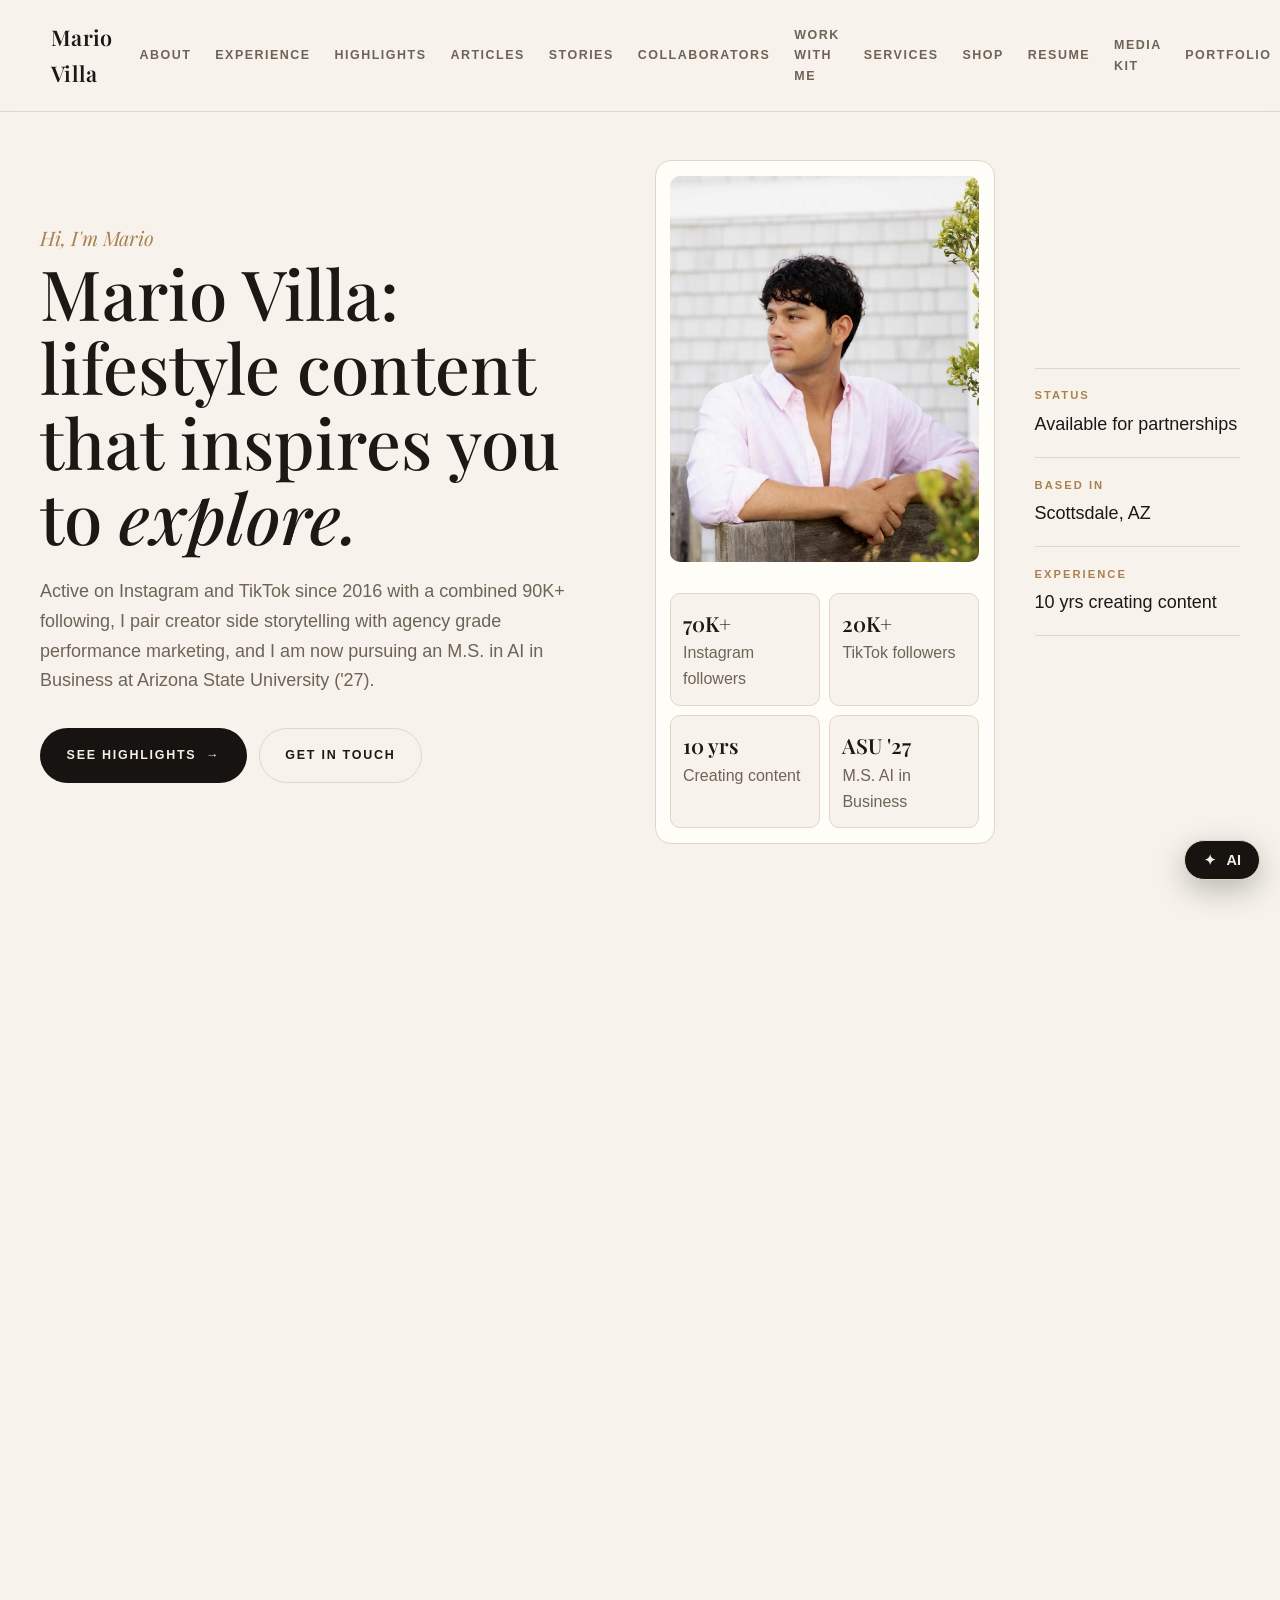
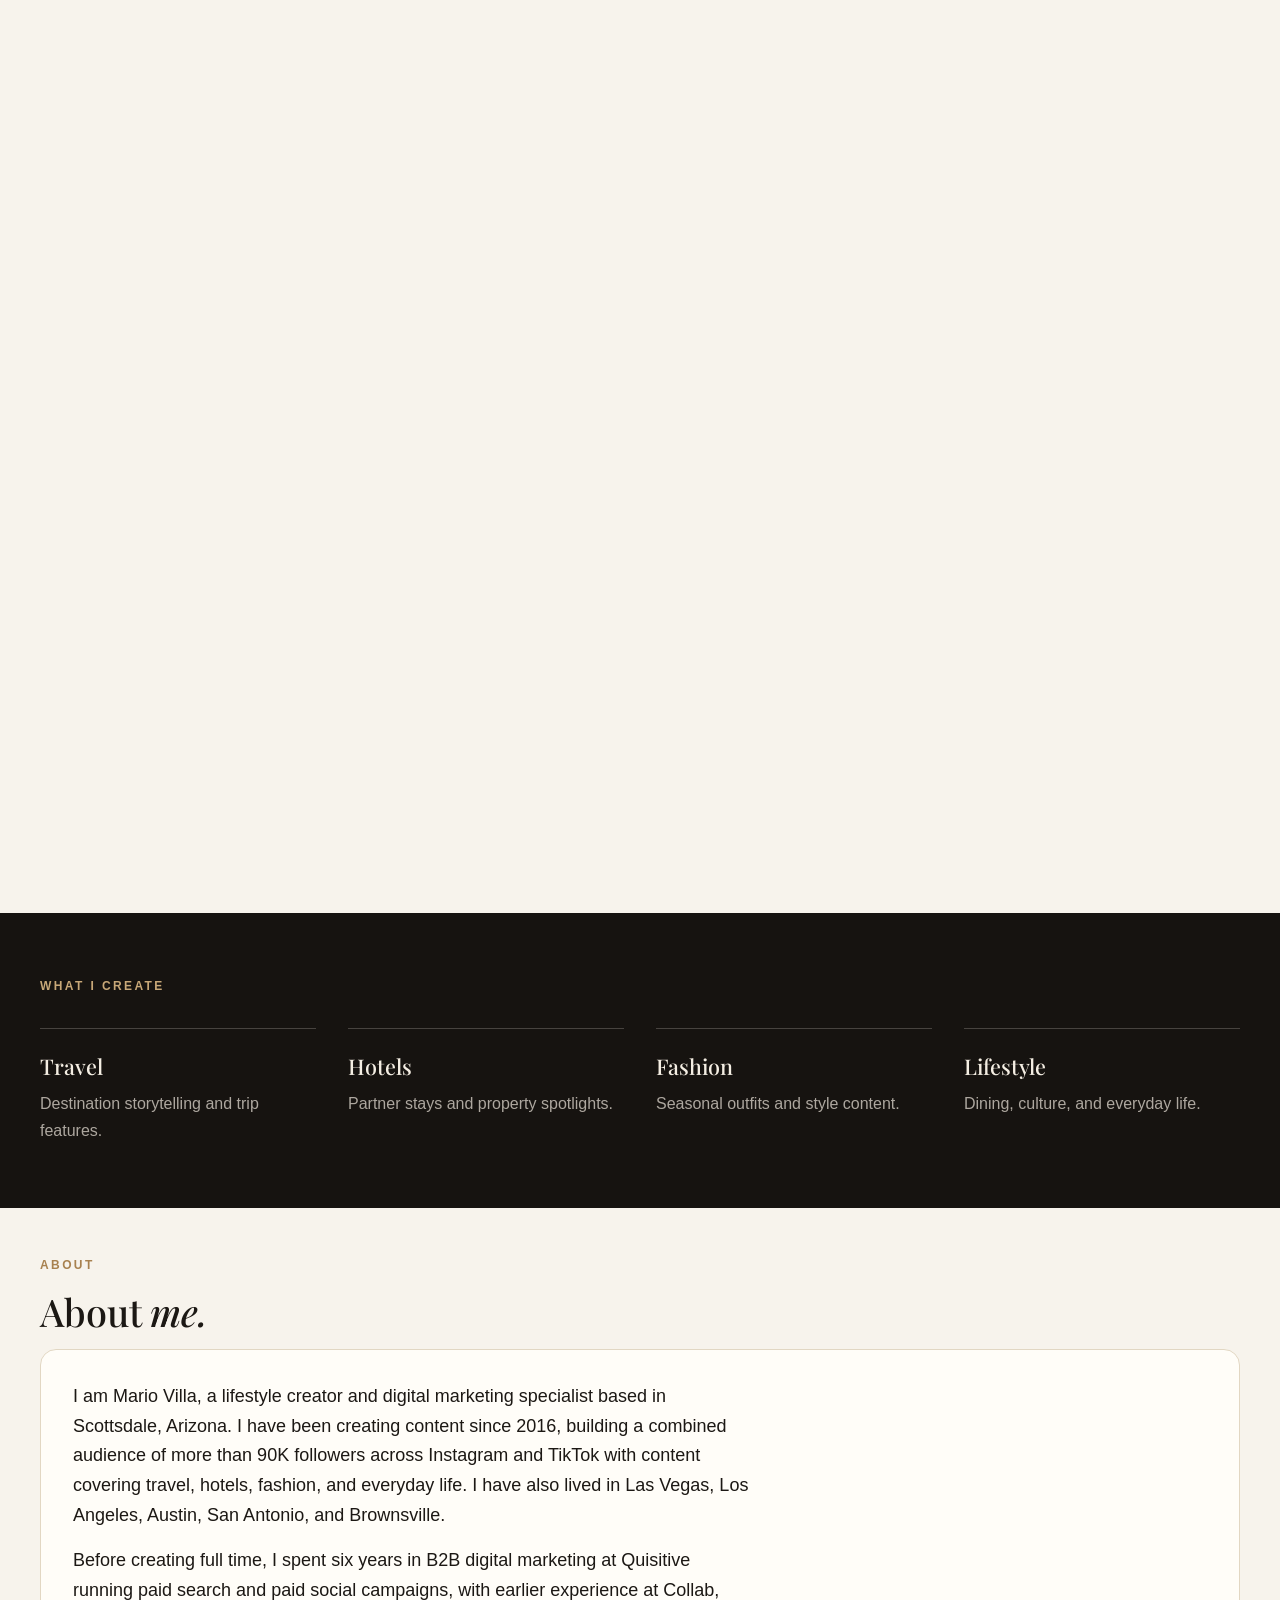
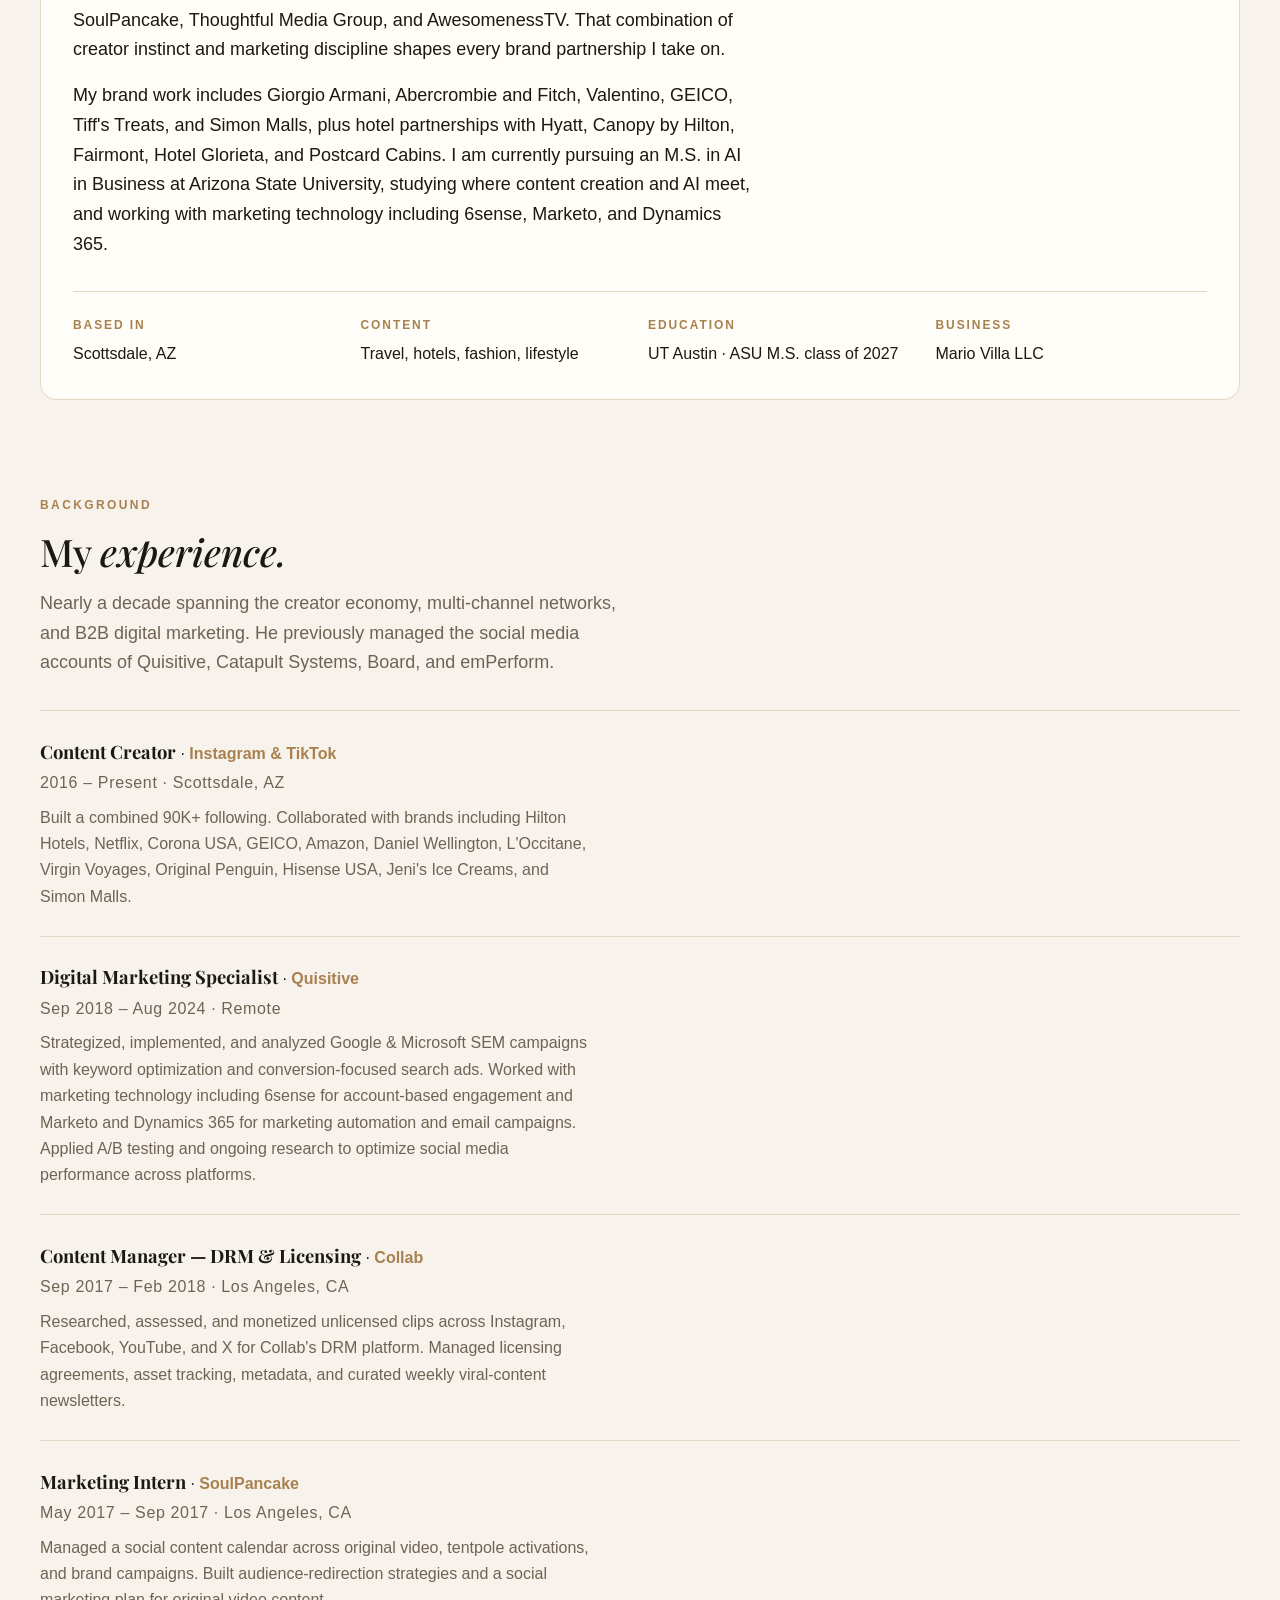
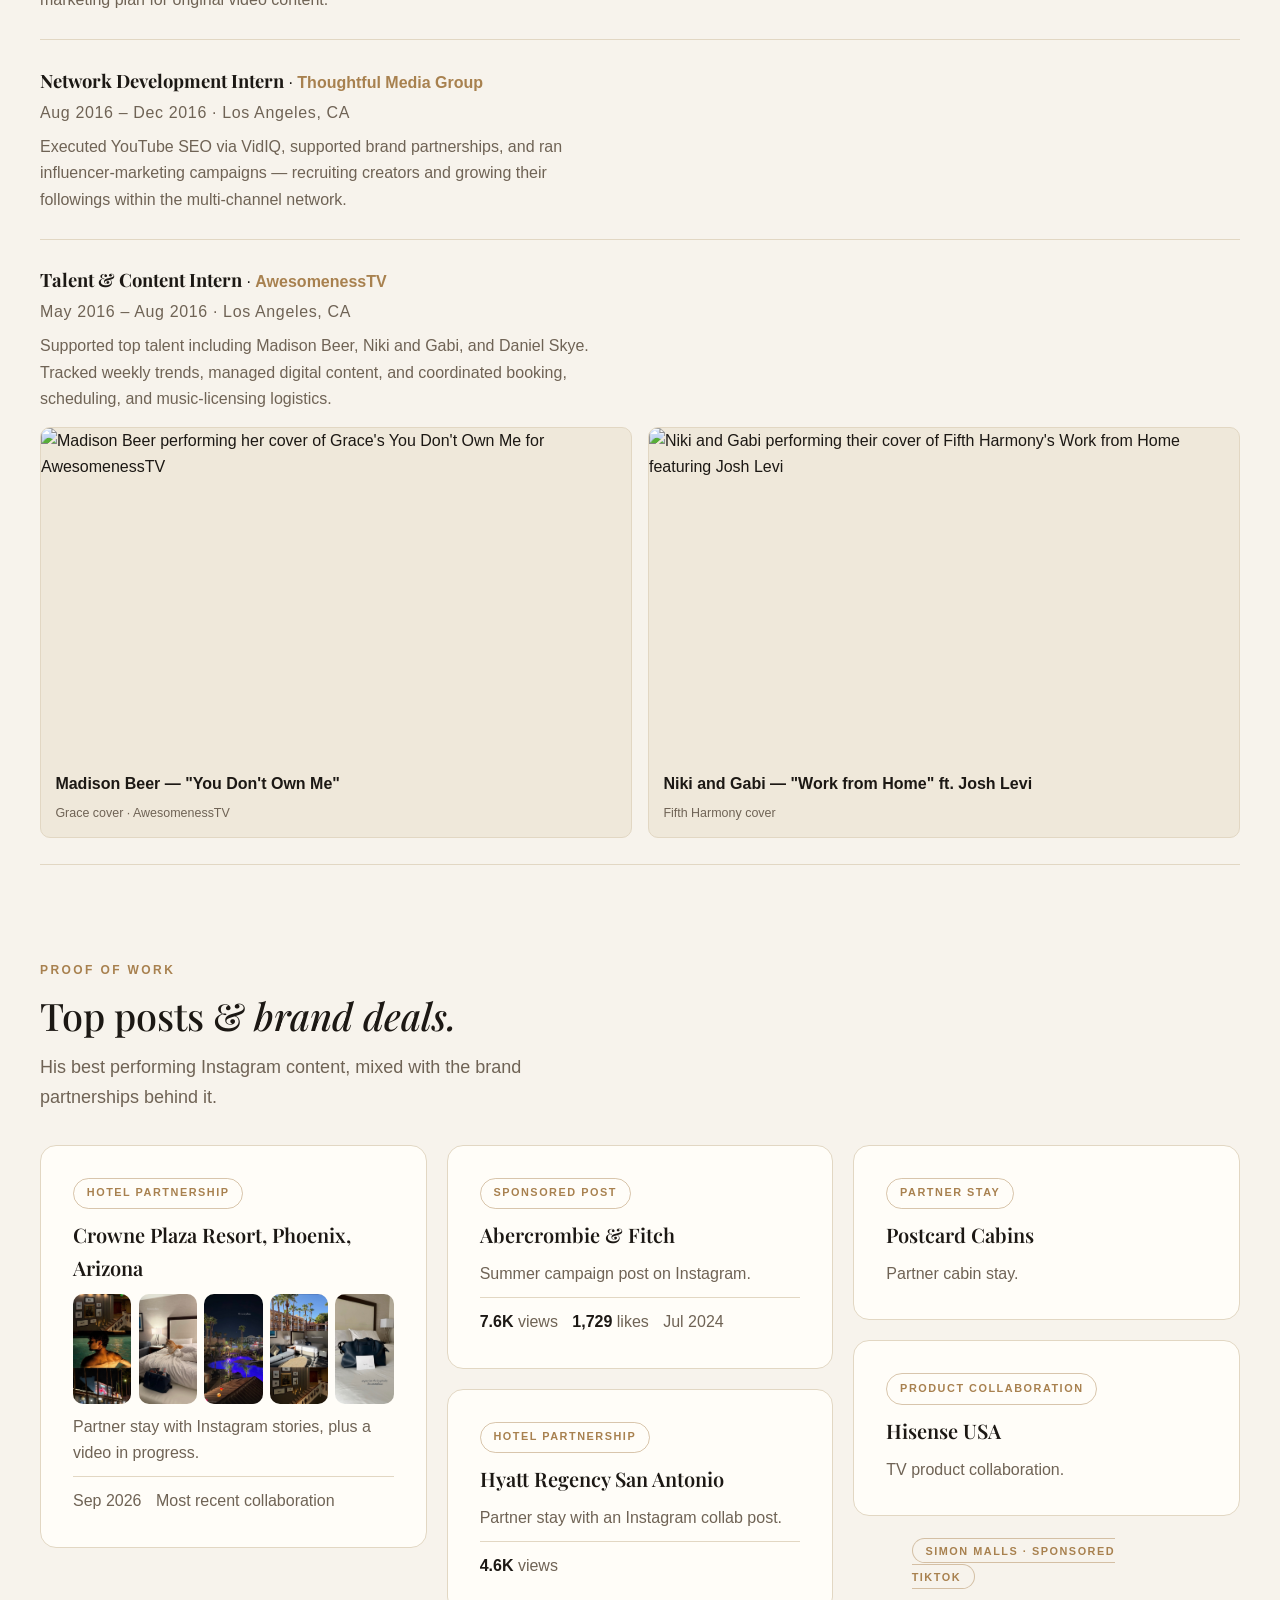
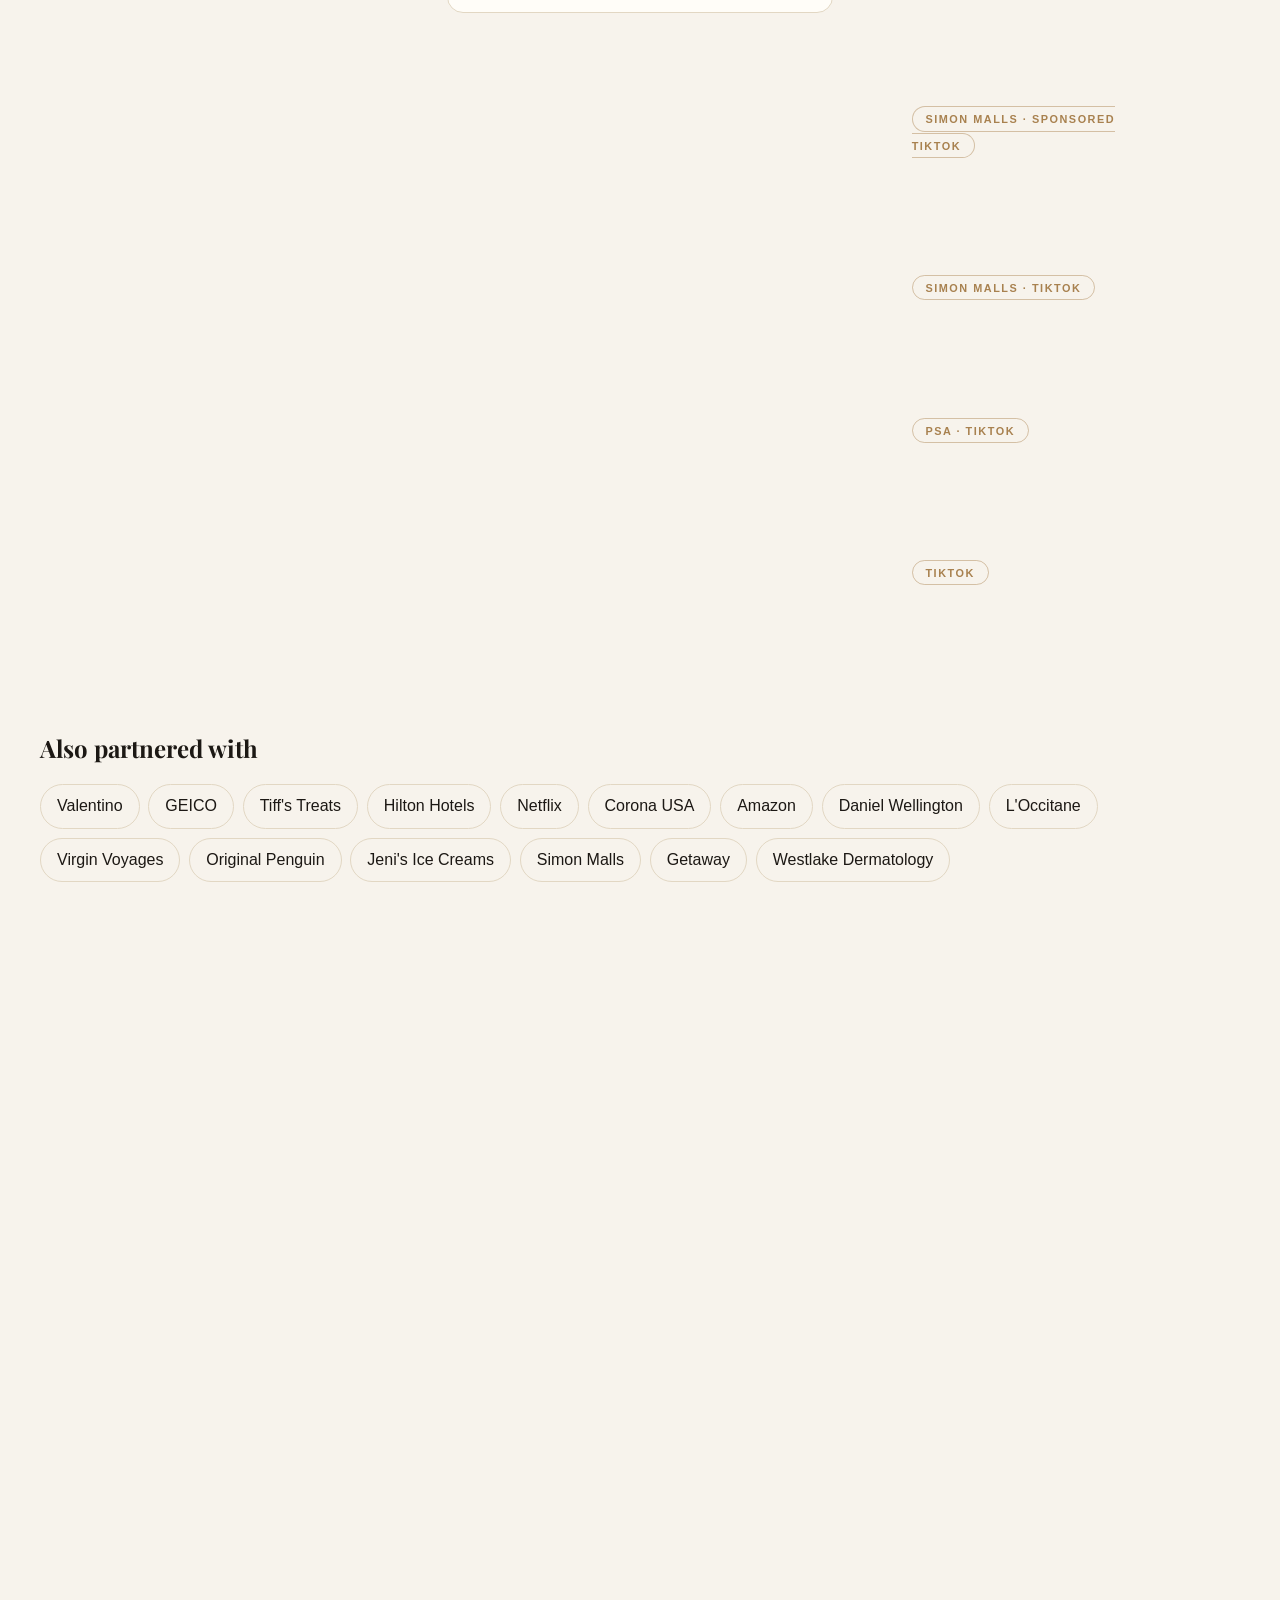
==== commit 07f80d00: "Add auto-scrolling content marquee and Westlake Dermatology campaign video" ====
--- a/index.html
+++ b/index.html
@@ -158,6 +158,88 @@
       </aside>
     </section>
 
+    <section class="reel-band" aria-label="Latest content">
+      <div class="container">
+        <span class="kicker">Fresh off the camera roll</span>
+        <h2>What I have been <em>making.</em></h2>
+        <p class="section-intro">UGC, reels, hotel partnerships, brand collabs, and everything in between, on a loop.</p>
+      </div>
+      <div class="marquee">
+        <div class="marquee-track">
+          <figure class="marquee-card">
+            <video src="./resources/videos/ugc-carsharing-1.mp4" autoplay muted loop playsinline preload="auto" aria-label="UGC video for a car sharing brand"></video>
+            <span class="marquee-tag">UGC</span>
+            <span class="marquee-label">Car sharing brand content</span>
+          </figure>
+          <figure class="marquee-card">
+            <video src="./resources/videos/ugc-carsharing-app.mp4" autoplay muted loop playsinline preload="auto" aria-label="UGC app walkthrough video for a car sharing brand"></video>
+            <span class="marquee-tag">UGC</span>
+            <span class="marquee-label">Car sharing app walkthrough</span>
+          </figure>
+          <figure class="marquee-card">
+            <video src="./resources/videos/reel-fall-aesthetic.mp4" autoplay muted loop playsinline preload="auto" aria-label="Fall aesthetic lifestyle reel"></video>
+            <span class="marquee-tag">Reel</span>
+            <span class="marquee-label">Fall aesthetic</span>
+          </figure>
+          <figure class="marquee-card">
+            <img src="./resources/images/crowne-plaza-1.jpg" alt="Crowne Plaza lobby and staircase" loading="lazy" />
+            <span class="marquee-tag">Hotel Partnership</span>
+            <span class="marquee-label">Crowne Plaza Resort</span>
+          </figure>
+          <figure class="marquee-card">
+            <img src="./resources/images/crowne-plaza-3.jpg" alt="Crowne Plaza resort pool at night" loading="lazy" />
+            <span class="marquee-tag">Hotel Partnership</span>
+            <span class="marquee-label">Crowne Plaza: pool at night</span>
+          </figure>
+          <figure class="marquee-card">
+            <img src="./resources/images/simon-malls-collab.jpg" alt="Simon Malls brand collaboration" loading="lazy" />
+            <span class="marquee-tag">Brand Collab</span>
+            <span class="marquee-label">Simon Malls</span>
+          </figure>
+          <figure class="marquee-card">
+            <img src="./resources/images/national-outlet-day.jpg" alt="National Outlet Day event" loading="lazy" />
+            <span class="marquee-tag">Event</span>
+            <span class="marquee-label">National Outlet Day</span>
+          </figure>
+          <figure class="marquee-card" aria-hidden="true">
+            <video src="./resources/videos/ugc-carsharing-1.mp4" autoplay muted loop playsinline preload="auto" aria-label="UGC video for a car sharing brand"></video>
+            <span class="marquee-tag">UGC</span>
+            <span class="marquee-label">Car sharing brand content</span>
+          </figure>
+          <figure class="marquee-card" aria-hidden="true">
+            <video src="./resources/videos/ugc-carsharing-app.mp4" autoplay muted loop playsinline preload="auto" aria-label="UGC app walkthrough video for a car sharing brand"></video>
+            <span class="marquee-tag">UGC</span>
+            <span class="marquee-label">Car sharing app walkthrough</span>
+          </figure>
+          <figure class="marquee-card" aria-hidden="true">
+            <video src="./resources/videos/reel-fall-aesthetic.mp4" autoplay muted loop playsinline preload="auto" aria-label="Fall aesthetic lifestyle reel"></video>
+            <span class="marquee-tag">Reel</span>
+            <span class="marquee-label">Fall aesthetic</span>
+          </figure>
+          <figure class="marquee-card" aria-hidden="true">
+            <img src="./resources/images/crowne-plaza-1.jpg" alt="Crowne Plaza lobby and staircase" loading="lazy" />
+            <span class="marquee-tag">Hotel Partnership</span>
+            <span class="marquee-label">Crowne Plaza Resort</span>
+          </figure>
+          <figure class="marquee-card" aria-hidden="true">
+            <img src="./resources/images/crowne-plaza-3.jpg" alt="Crowne Plaza resort pool at night" loading="lazy" />
+            <span class="marquee-tag">Hotel Partnership</span>
+            <span class="marquee-label">Crowne Plaza: pool at night</span>
+          </figure>
+          <figure class="marquee-card" aria-hidden="true">
+            <img src="./resources/images/simon-malls-collab.jpg" alt="Simon Malls brand collaboration" loading="lazy" />
+            <span class="marquee-tag">Brand Collab</span>
+            <span class="marquee-label">Simon Malls</span>
+          </figure>
+          <figure class="marquee-card" aria-hidden="true">
+            <img src="./resources/images/national-outlet-day.jpg" alt="National Outlet Day event" loading="lazy" />
+            <span class="marquee-tag">Event</span>
+            <span class="marquee-label">National Outlet Day</span>
+          </figure>
+        </div>
+      </div>
+    </section>
+
     <section class="pillars-band" aria-label="Content pillars">
       <div class="container">
         <span class="kicker light">What I create</span>
@@ -253,6 +335,13 @@
           </div>
           <p>Partner stay with Instagram stories, plus a video in progress.</p>
           <div class="deal-meta"><span>Sep 2026</span><span>Most recent collaboration</span></div>
+        </article>
+        <article class="deal-card card">
+          <span class="deal-tag">Brand Campaign</span>
+          <h3>Westlake Dermatology</h3>
+          <video class="deal-video" src="./resources/videos/westlake-dermatology.mp4" controls playsinline preload="metadata" aria-label="Westlake Dermatology facial treatment video"></video>
+          <p>Facial treatment feature.</p>
+          <div class="deal-meta"><span>Brand campaign</span></div>
         </article>
         <blockquote class="instagram-media" data-instgrm-permalink="https://www.instagram.com/p/Cr4fDgApbPZ/" data-instgrm-version="14"></blockquote>
         <article class="deal-card card">
--- a/resources/css/style.css
+++ b/resources/css/style.css
@@ -459,3 +459,10 @@
 @media (max-width: 480px) {
   .tiktok-card { max-width: min(325px, 100%); }
 }
+
+/* ---------- services ---------- */
+.service-card h3 { margin: .6rem 0 .9rem; }
+.service-list { list-style: none; display: grid; gap: .5rem; margin: 0; padding: 0; }
+.service-list li { position: relative; padding-left: 1.15rem; font-size: .93rem; }
+.service-list li::before { content: "\2022"; position: absolute; left: 0; color: var(--color-accent); font-weight: 700; }
+.package-card { max-width: 620px; margin: 1.25rem auto 0; }
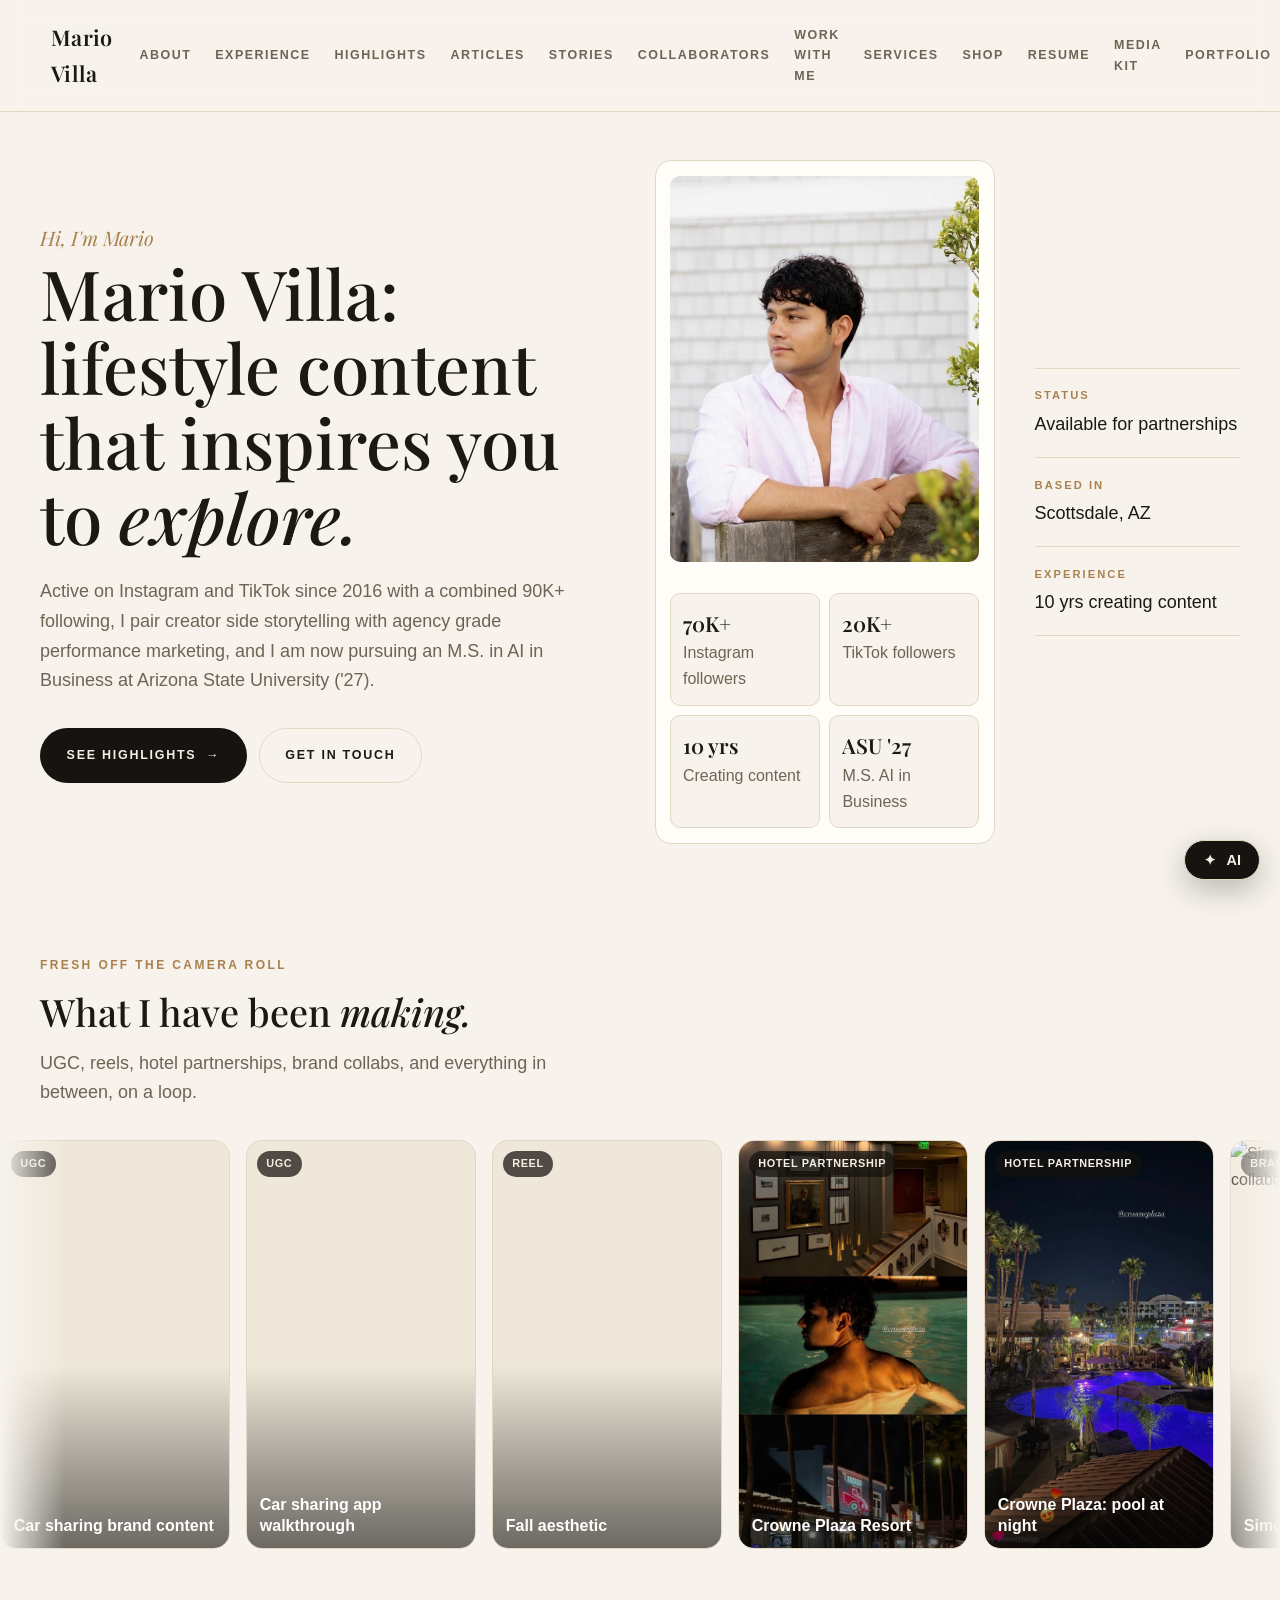
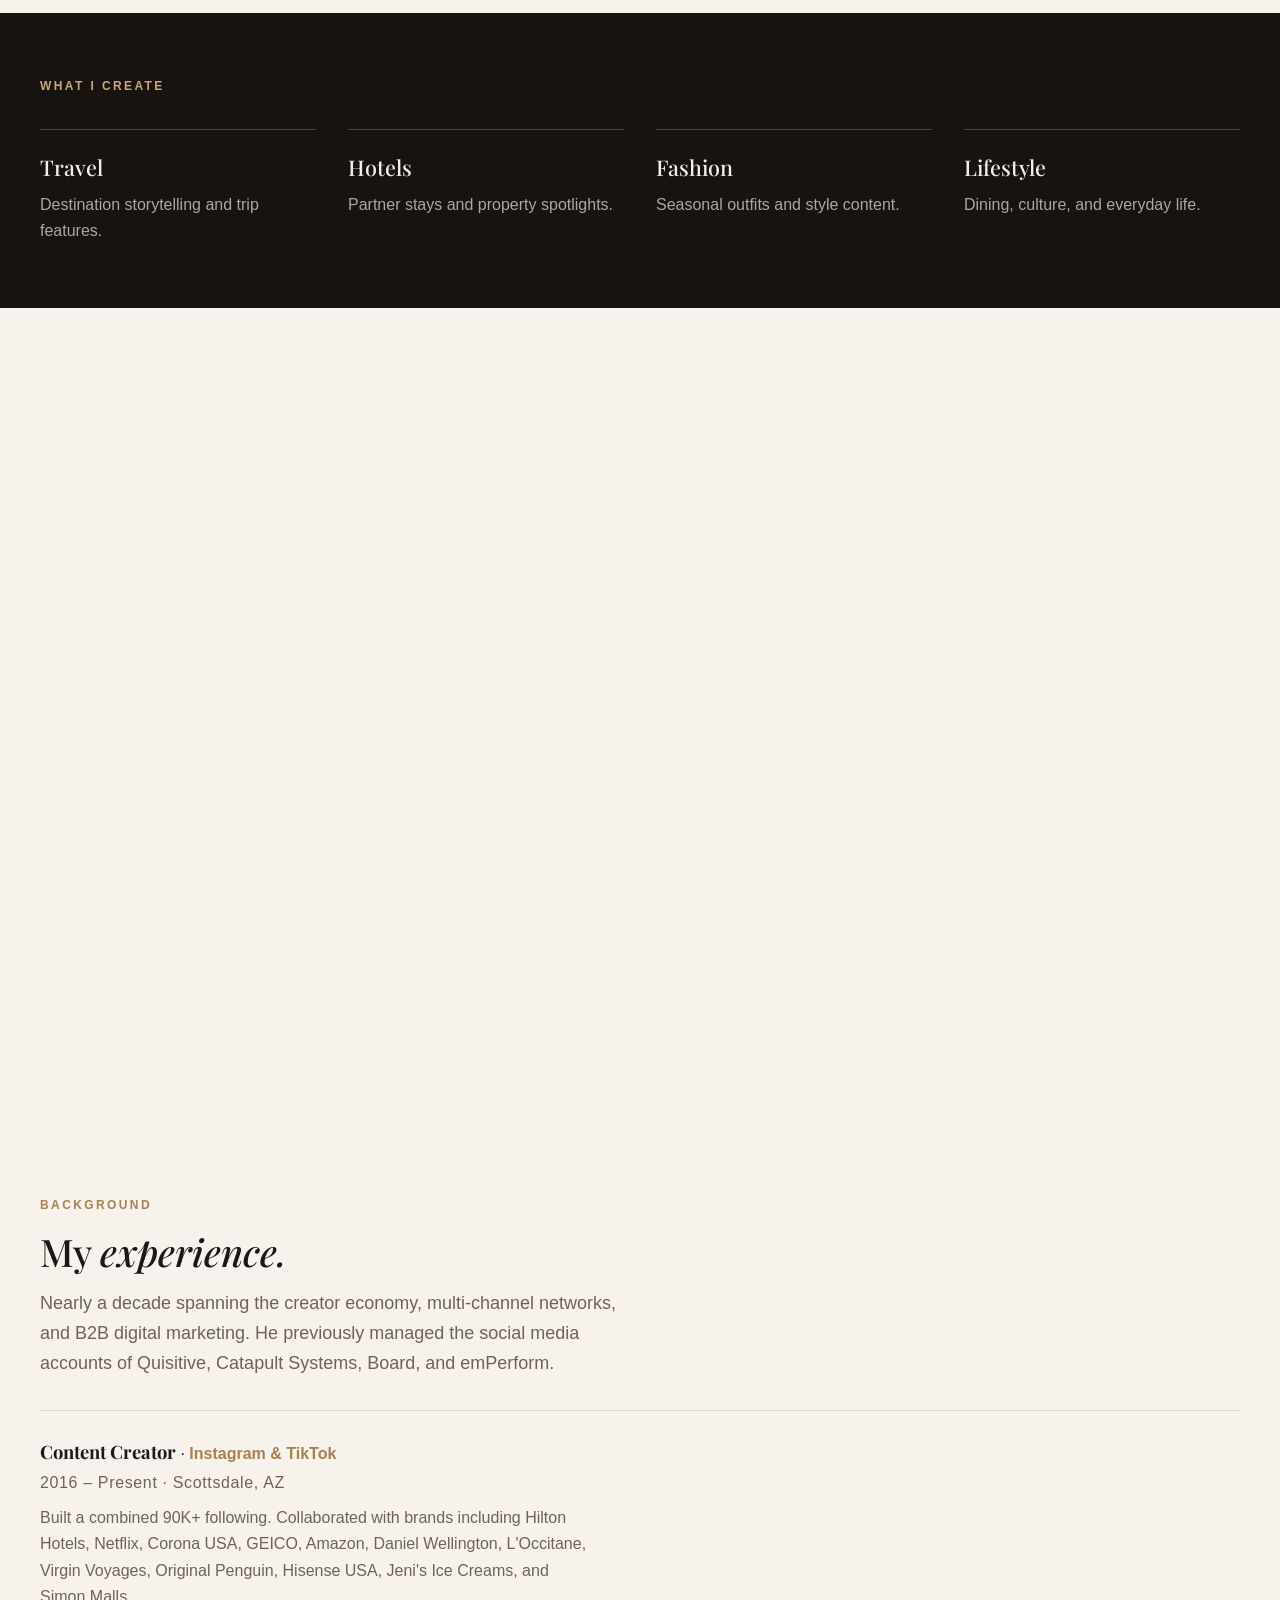
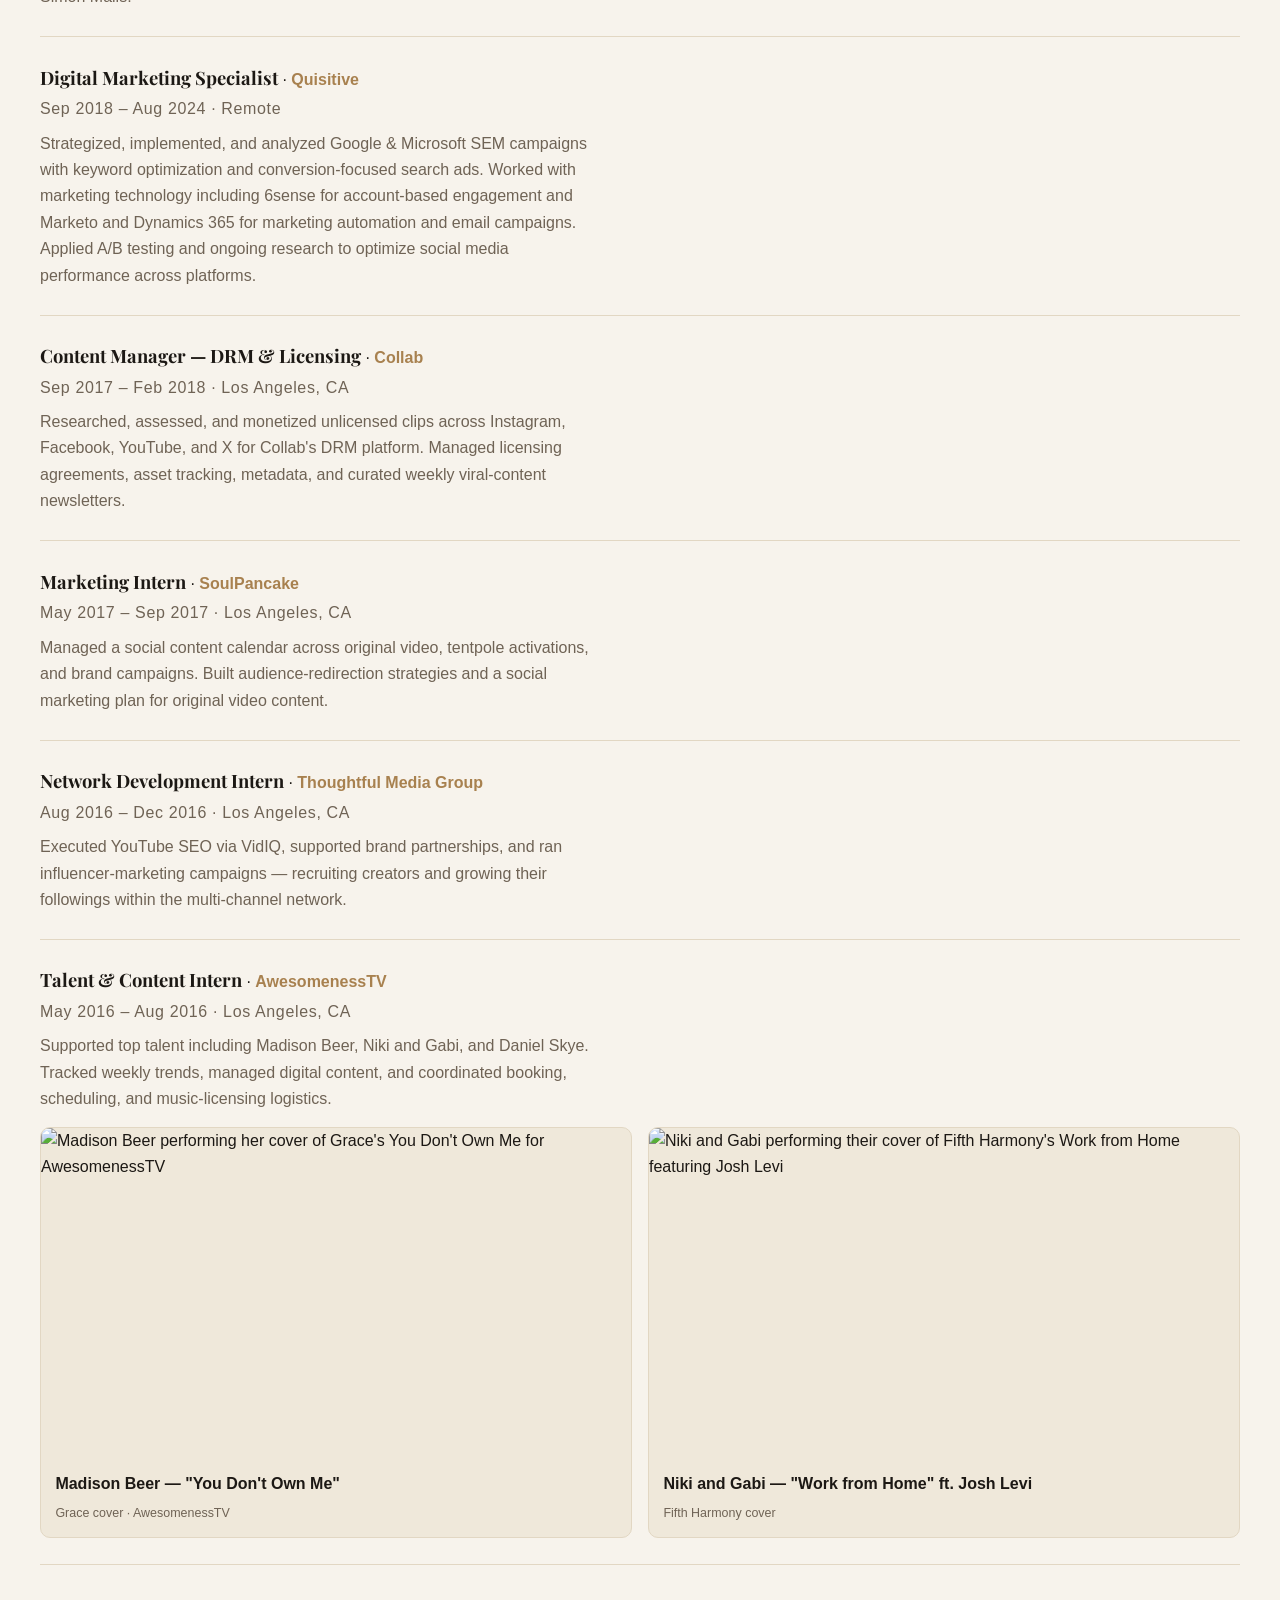
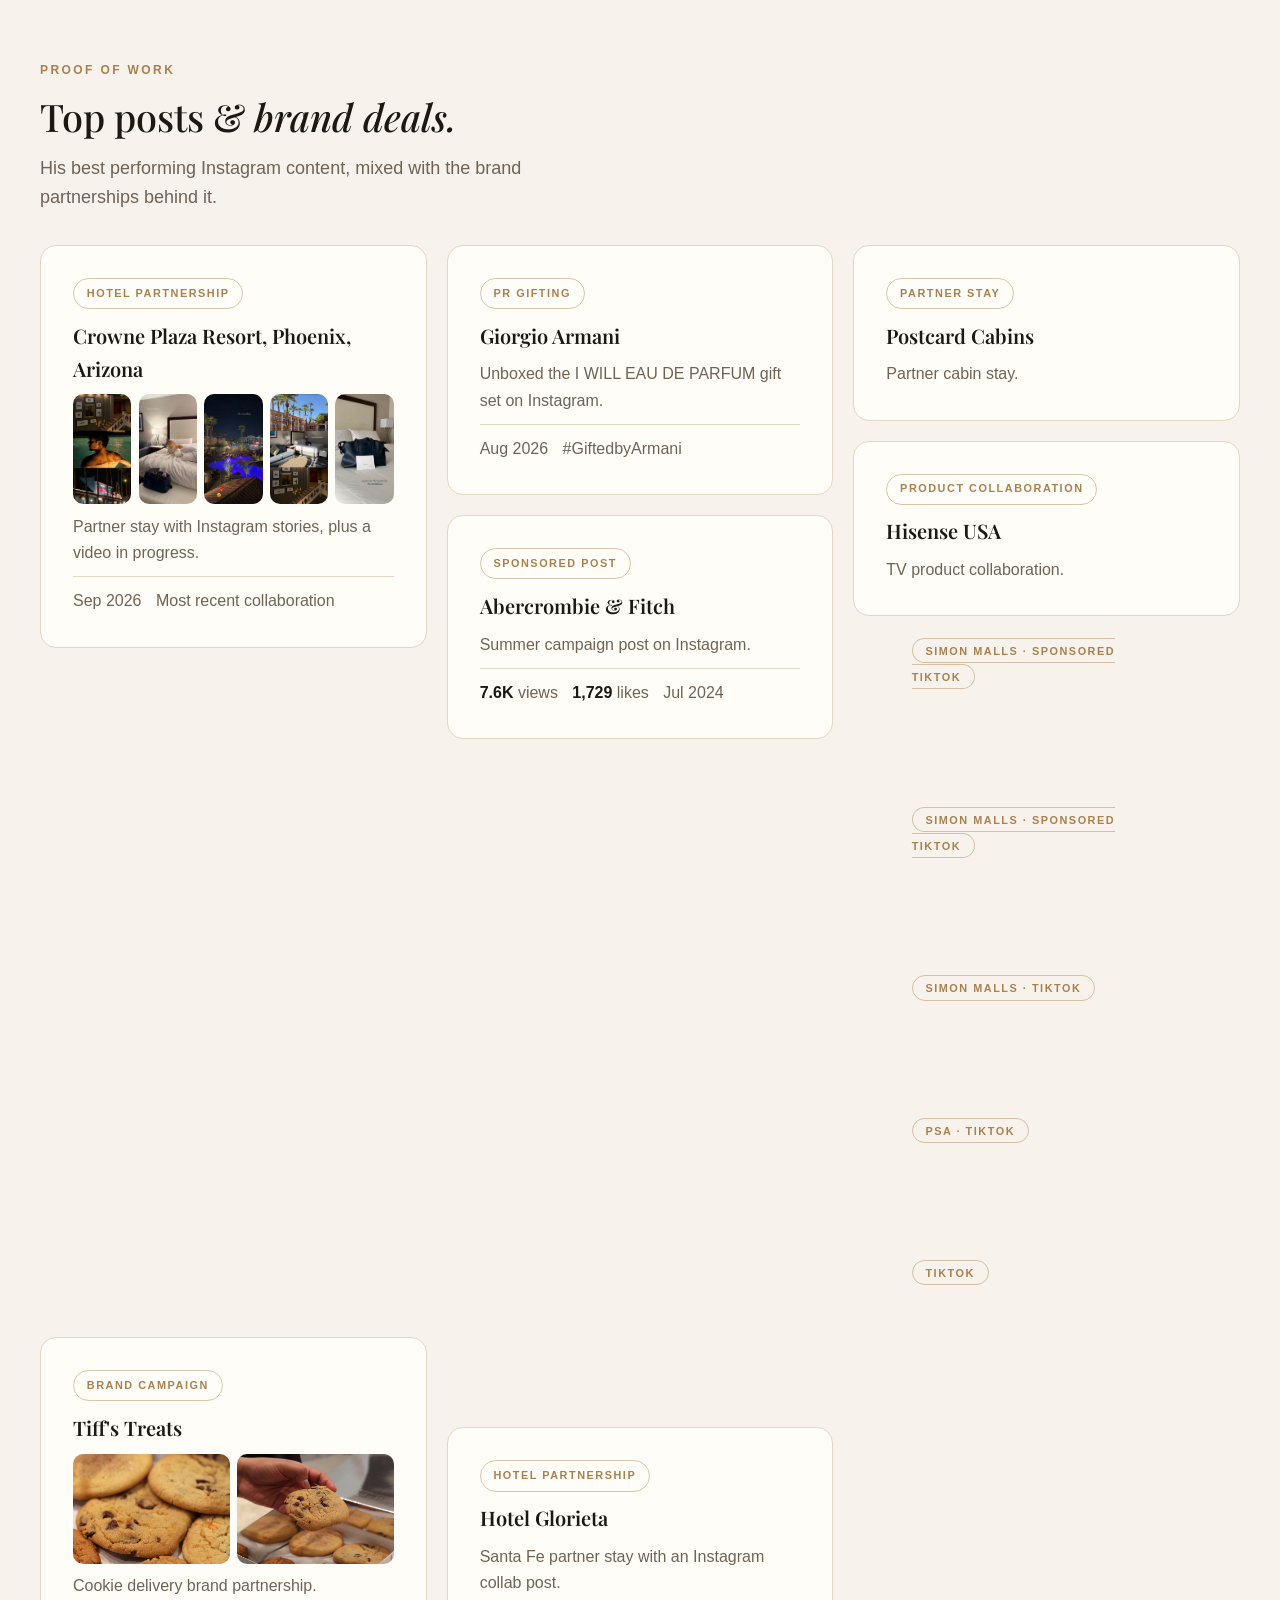
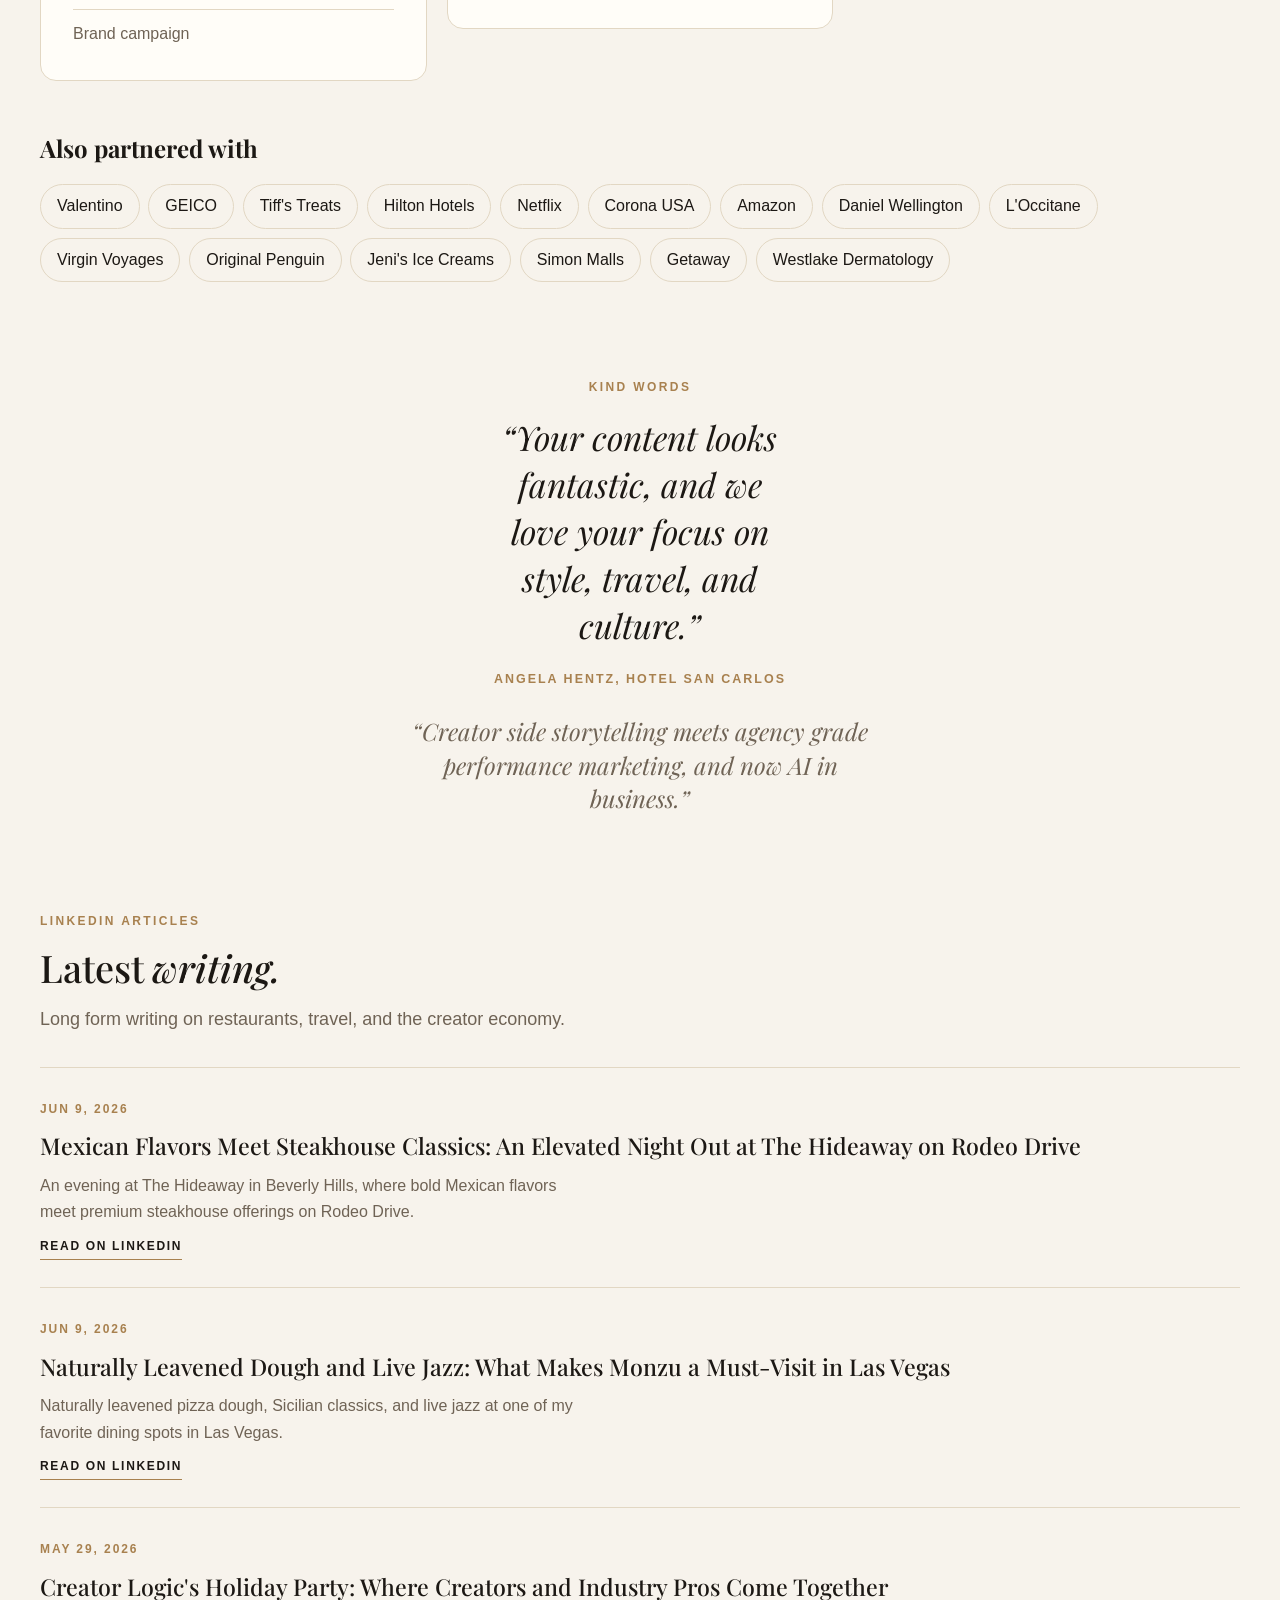
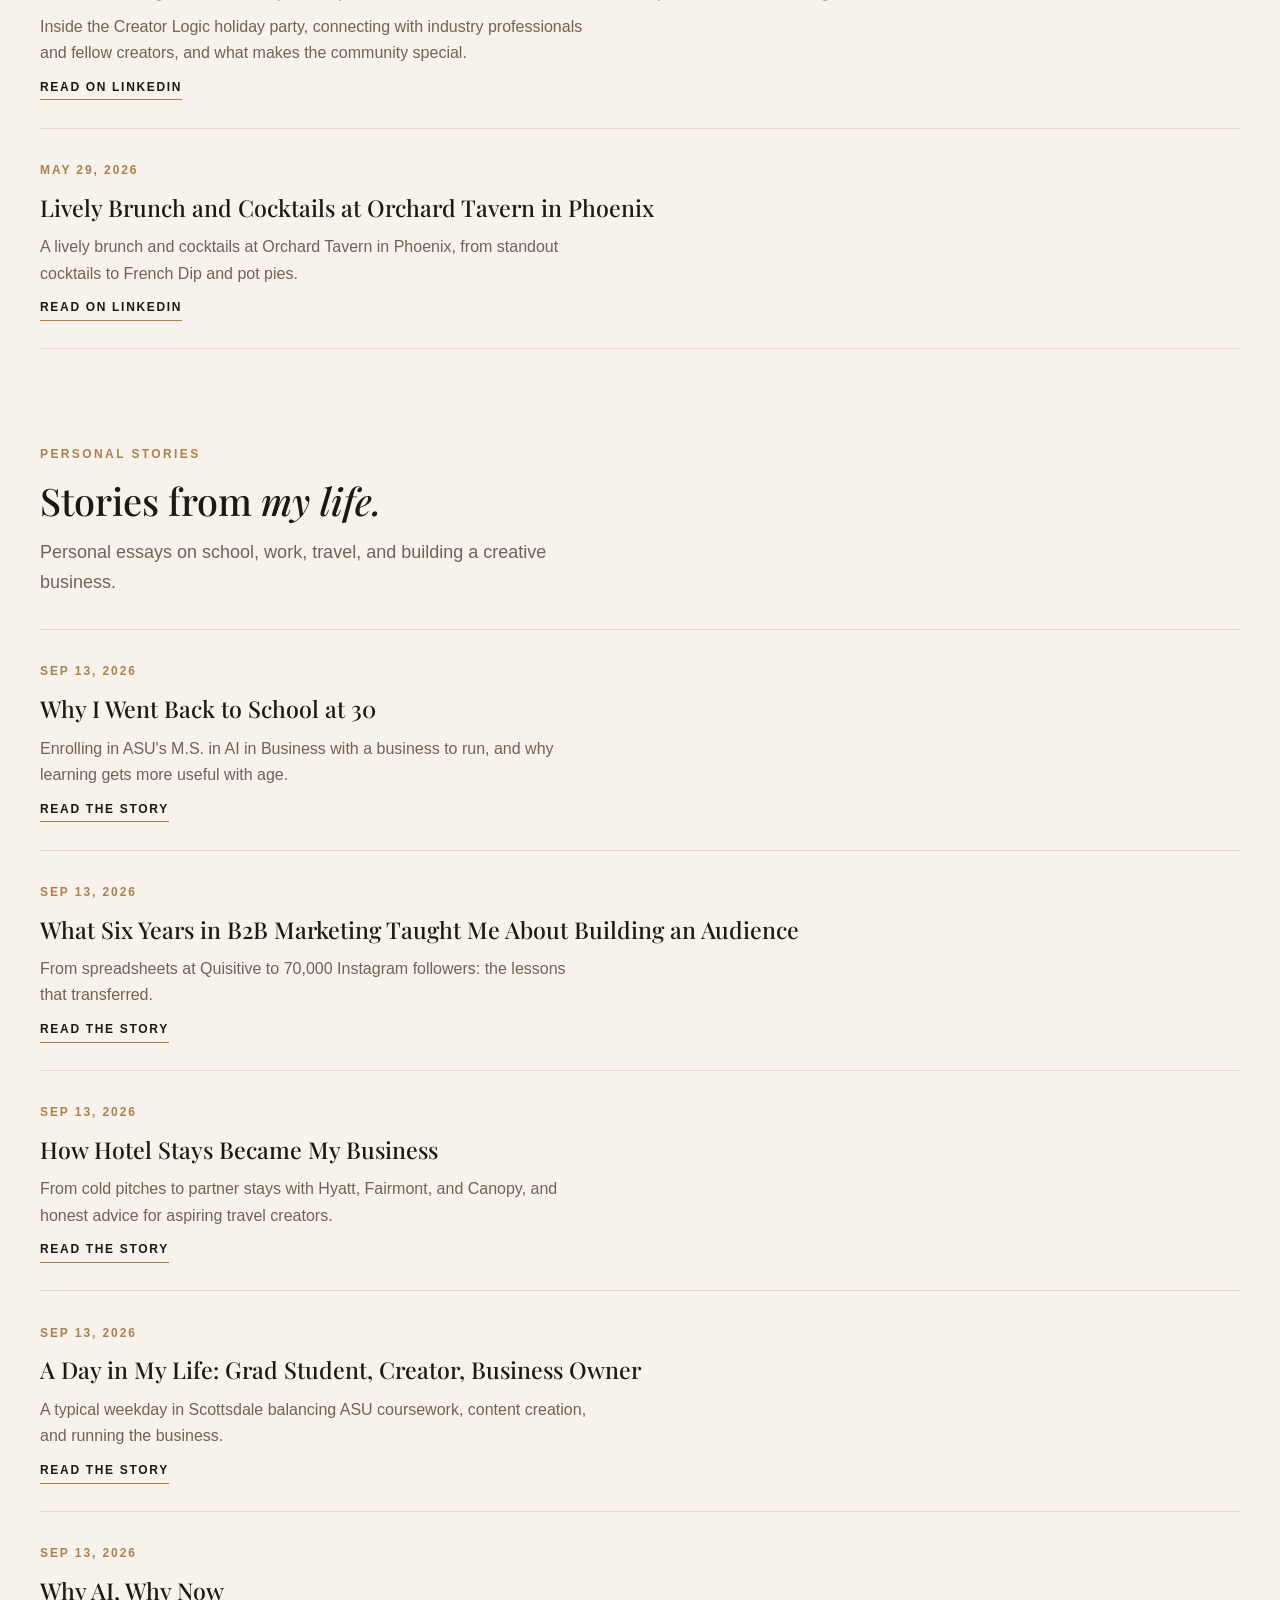
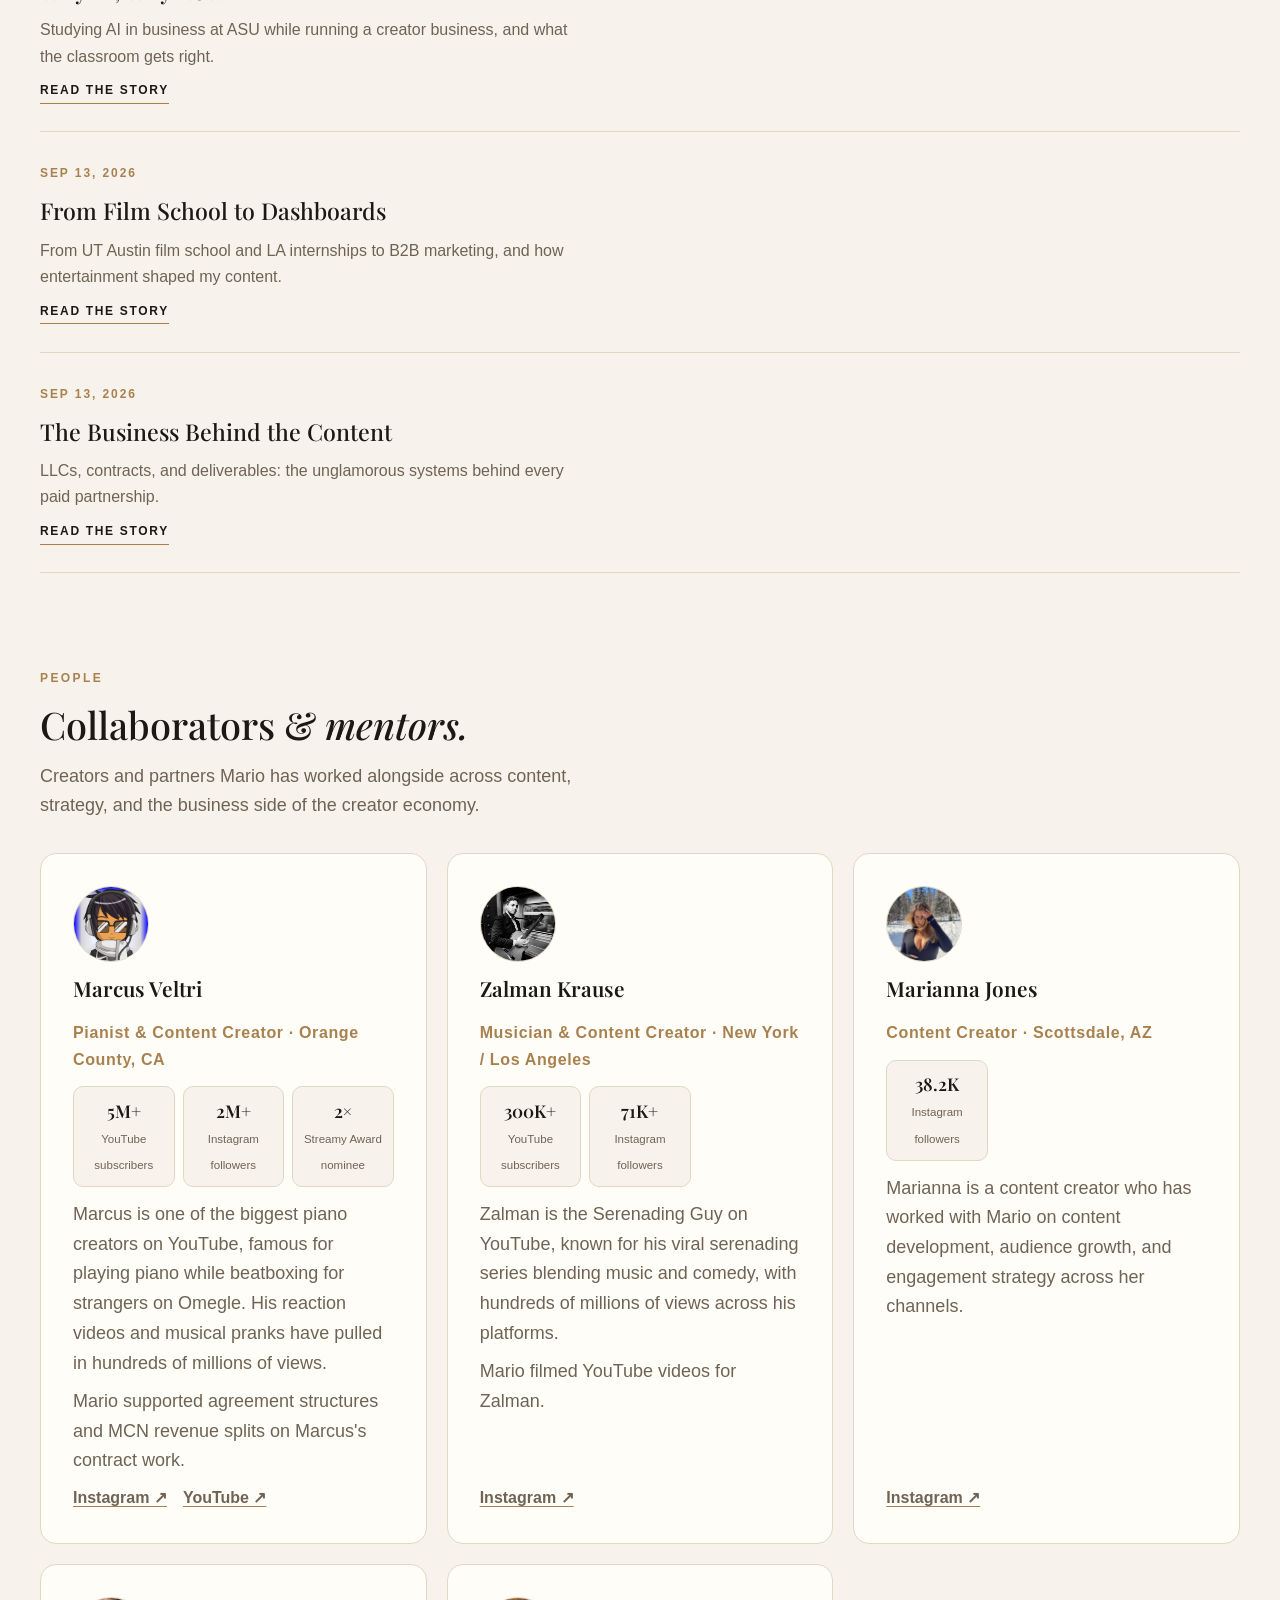
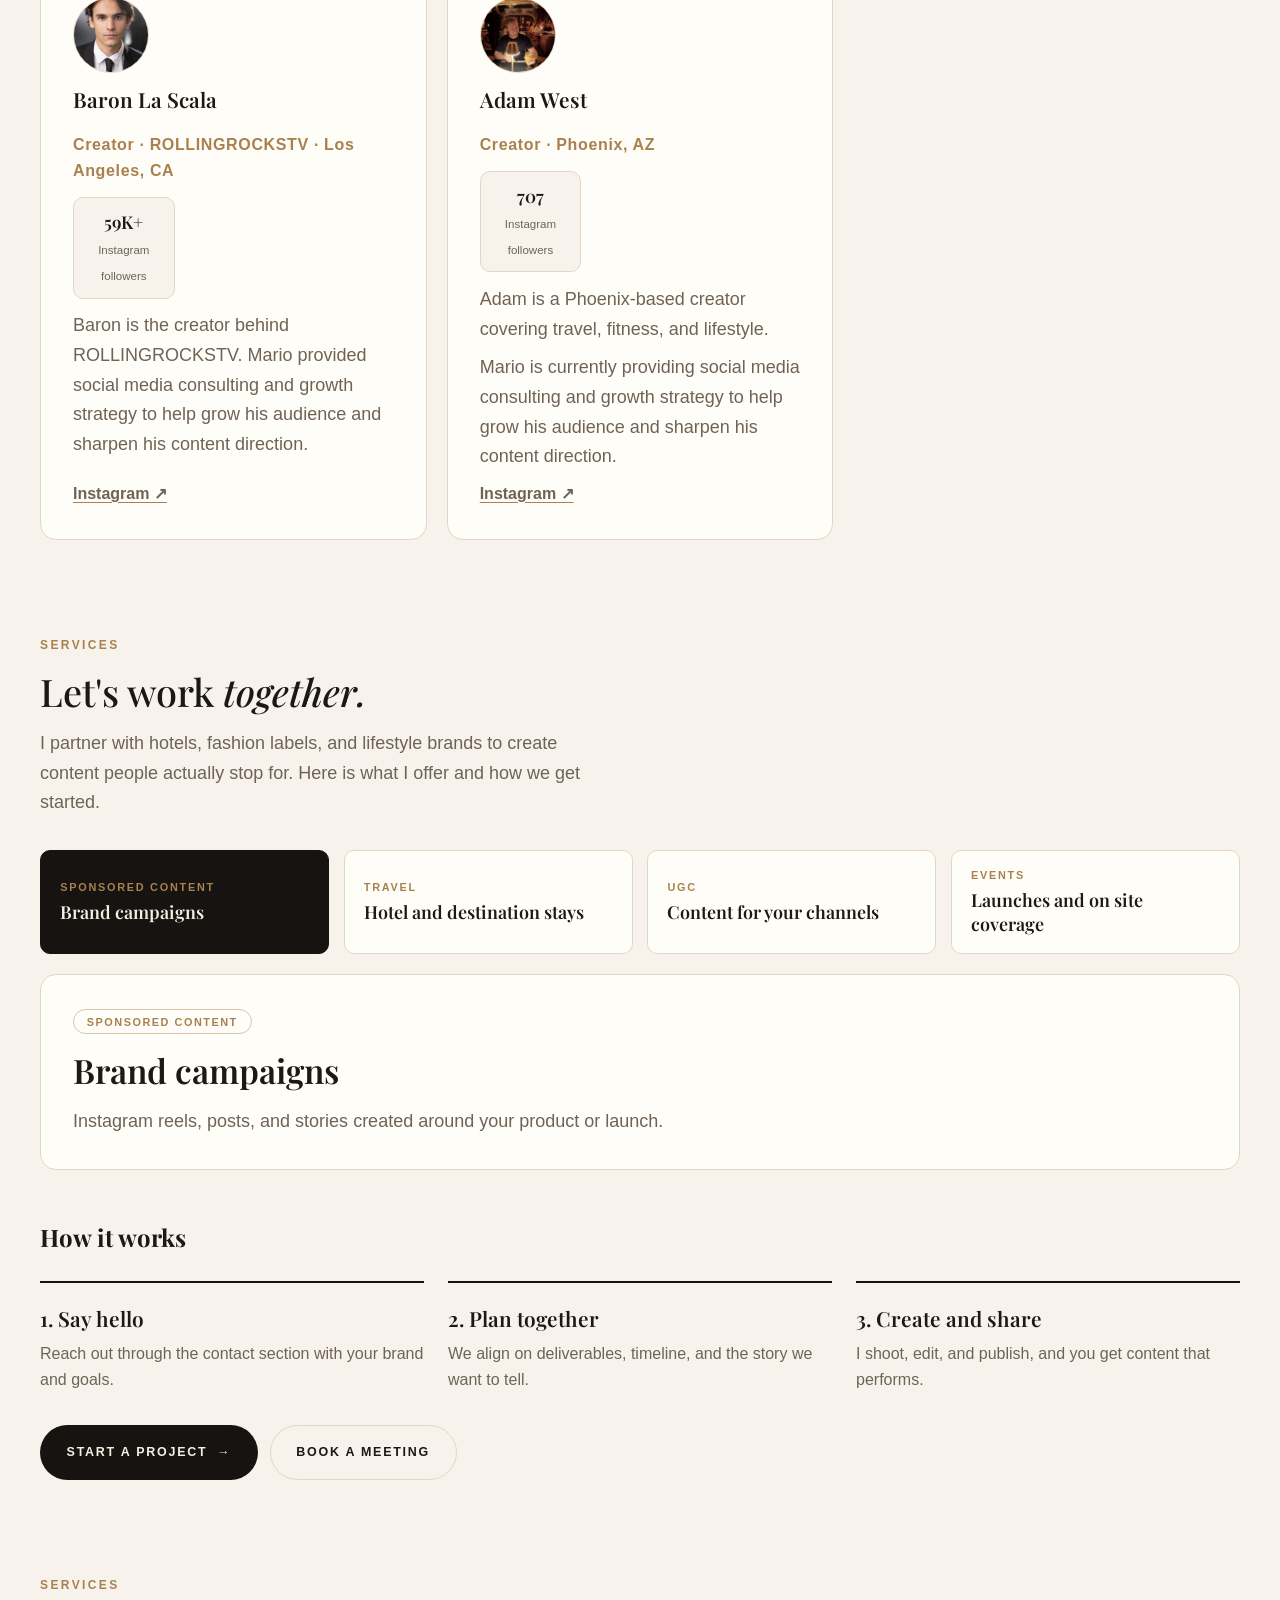
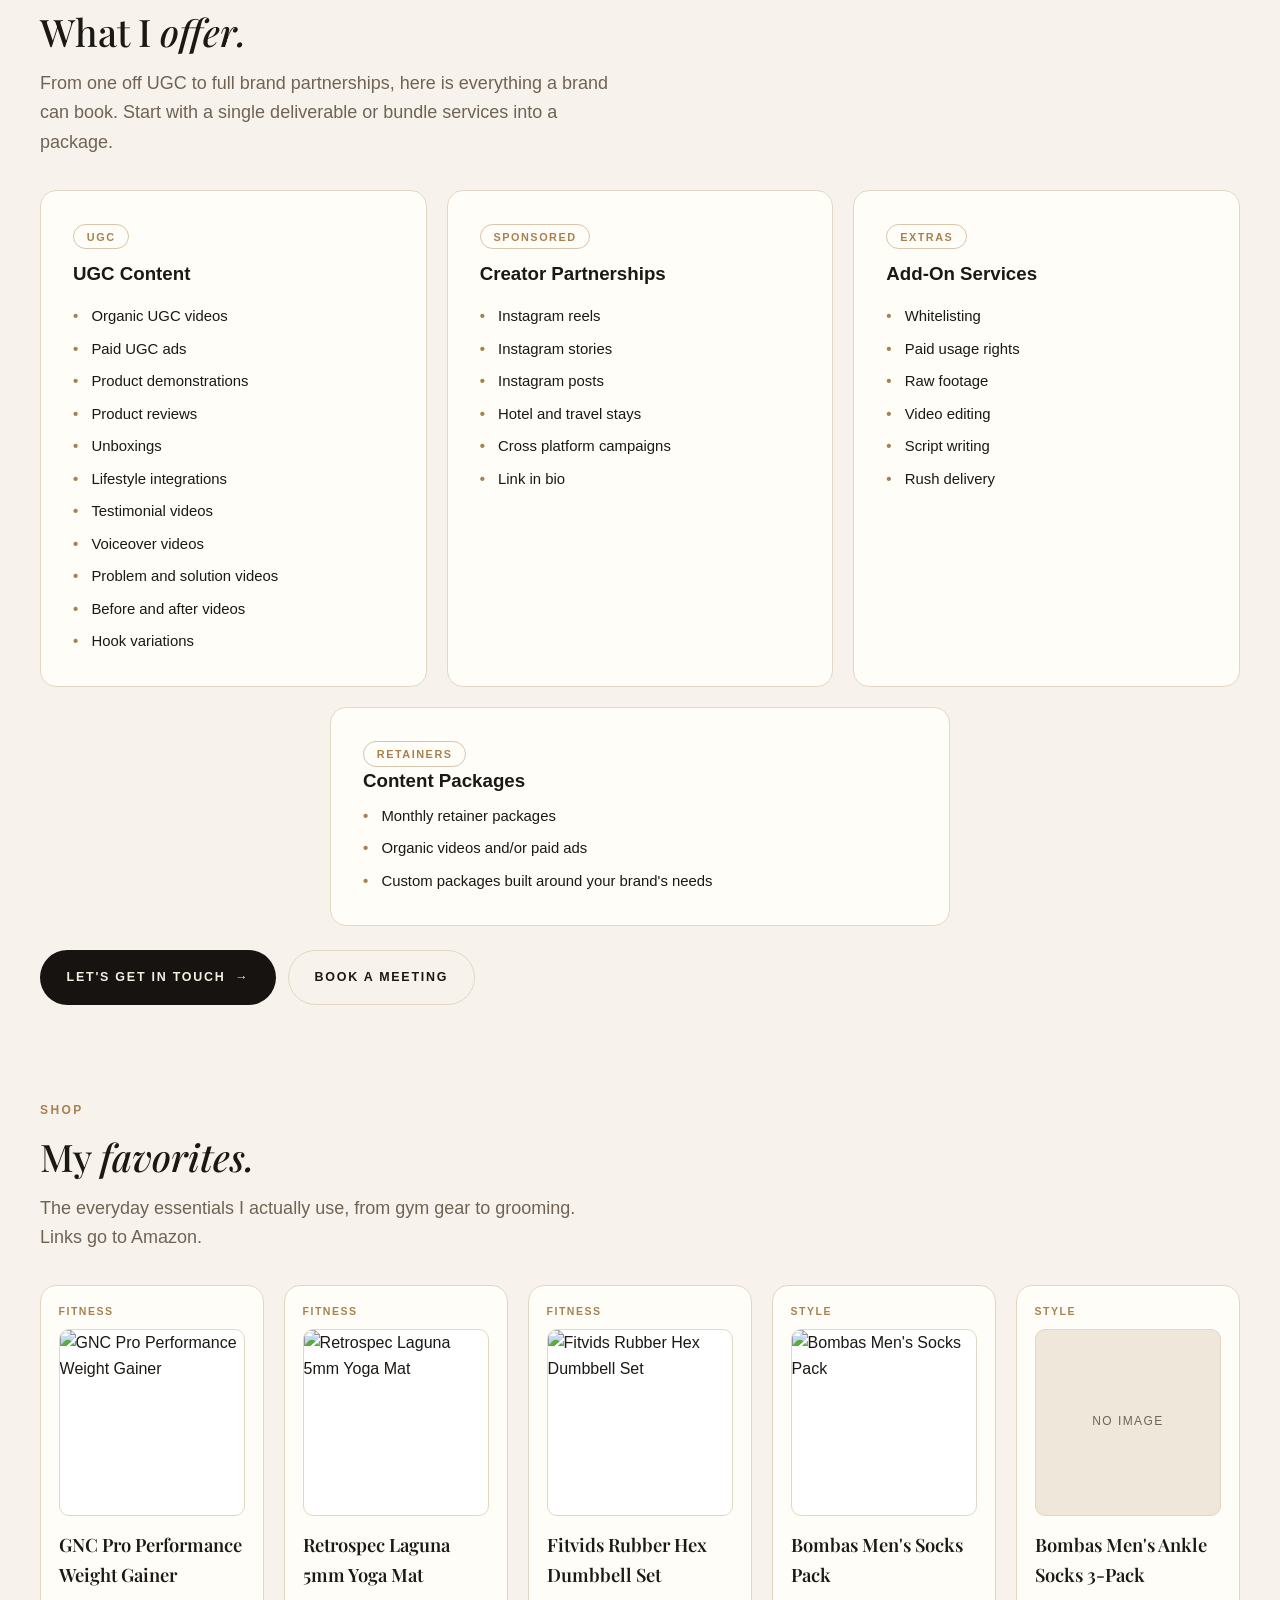
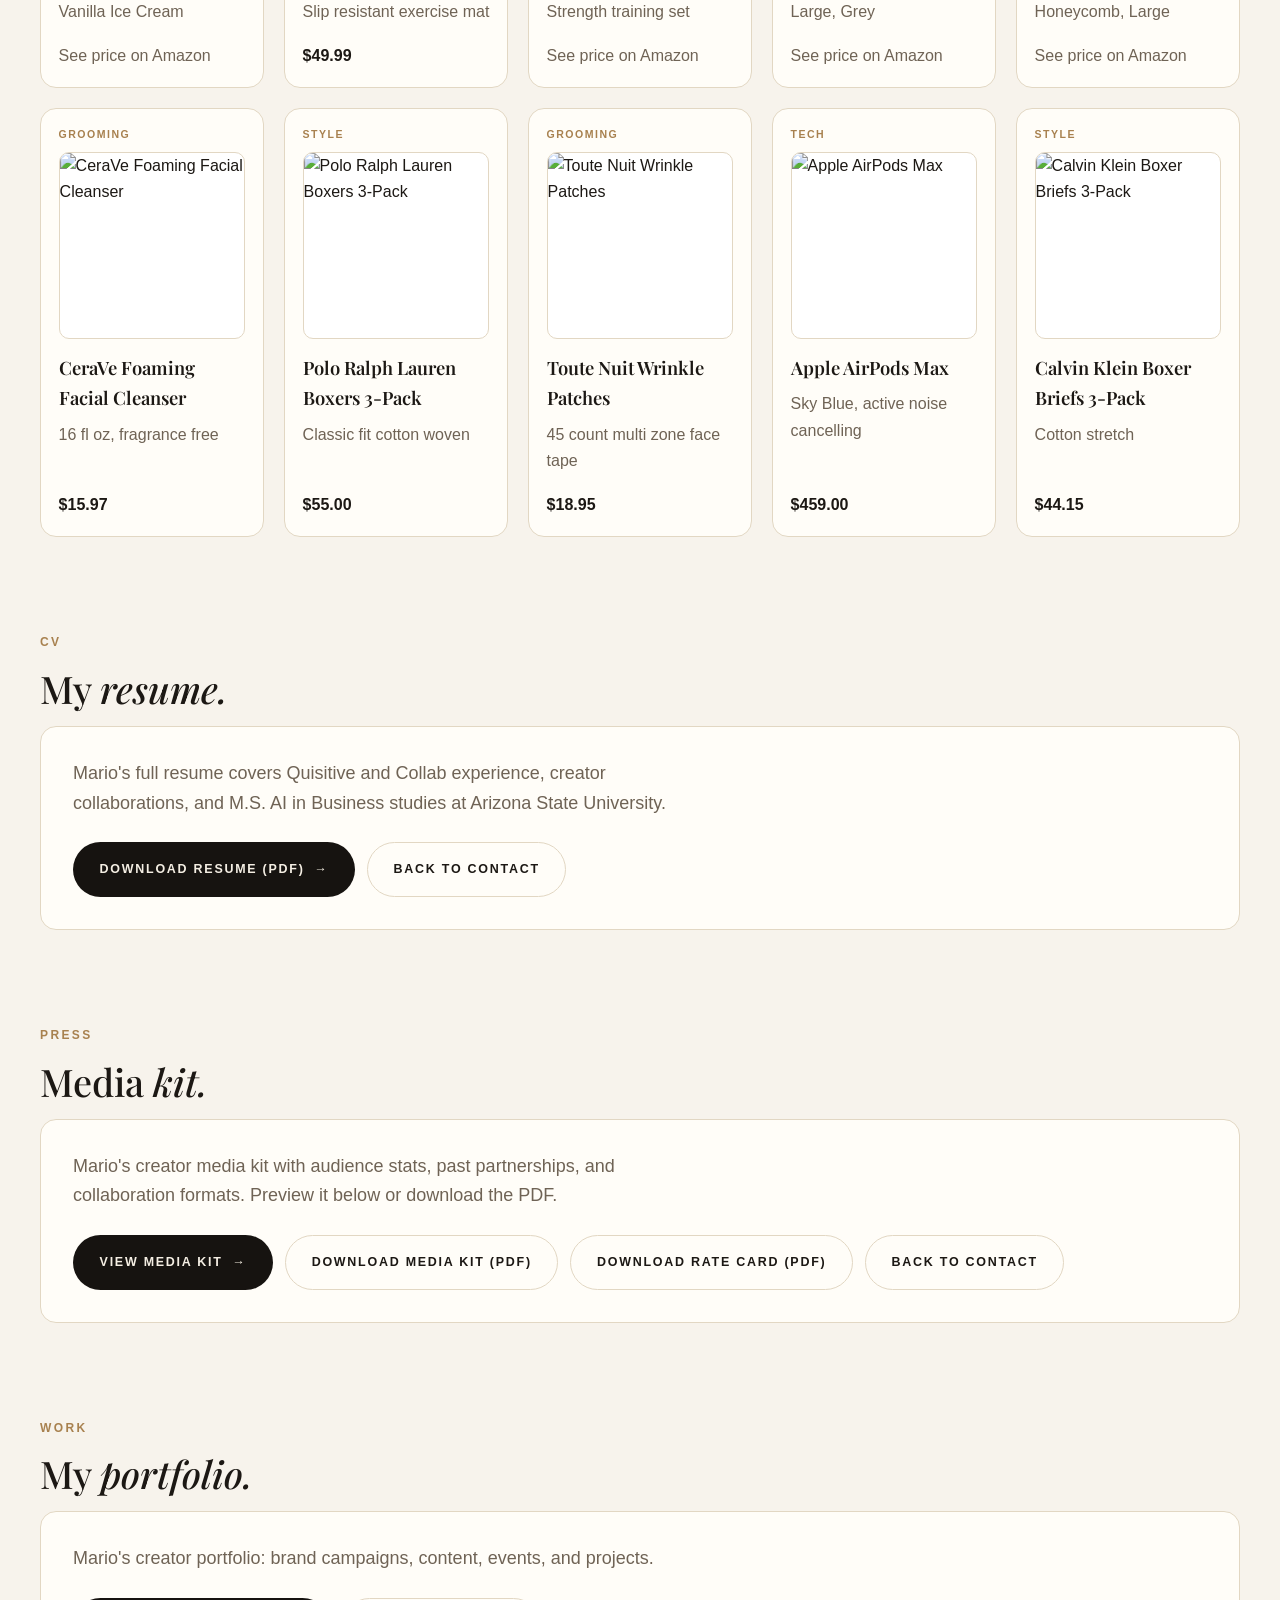
==== commit aad2ede8: "Add Tiff's Treats brand campaign card" ====
--- a/index.html
+++ b/index.html
@@ -341,6 +341,16 @@
           <h3>Westlake Dermatology</h3>
           <video class="deal-video" src="./resources/videos/westlake-dermatology.mp4" controls playsinline preload="metadata" aria-label="Westlake Dermatology facial treatment video"></video>
           <p>Facial treatment feature.</p>
+          <div class="deal-meta"><span>Brand campaign</span></div>
+        </article>
+        <article class="deal-card card">
+          <span class="deal-tag">Brand Campaign</span>
+          <h3>Tiff&apos;s Treats</h3>
+          <div class="deal-strip">
+            <img src="./resources/images/tiffs-treats-1.jpg" alt="Tiff's Treats box of assorted warm cookies" loading="lazy" />
+            <img src="./resources/images/tiffs-treats-2.jpg" alt="Hand holding a Tiff's Treats chocolate chip cookie over the box" loading="lazy" />
+          </div>
+          <p>Cookie delivery brand partnership.</p>
           <div class="deal-meta"><span>Brand campaign</span></div>
         </article>
         <blockquote class="instagram-media" data-instgrm-permalink="https://www.instagram.com/p/Cr4fDgApbPZ/" data-instgrm-version="14"></blockquote>
--- a/resources/css/style.css
+++ b/resources/css/style.css
@@ -466,3 +466,61 @@
 .service-list li { position: relative; padding-left: 1.15rem; font-size: .93rem; }
 .service-list li::before { content: "\2022"; position: absolute; left: 0; color: var(--color-accent); font-weight: 700; }
 .package-card { max-width: 620px; margin: 1.25rem auto 0; }
+
+/* ---------- content marquee ---------- */
+.reel-band {
+  width: 100vw; position: relative; left: 50%; right: 50%;
+  margin-left: -50vw; margin-right: -50vw;
+  padding: var(--space-16) 0; overflow: hidden;
+}
+.marquee {
+  margin-top: var(--space-8); overflow: hidden;
+  -webkit-mask-image: linear-gradient(90deg, transparent, #000 5%, #000 95%, transparent);
+  mask-image: linear-gradient(90deg, transparent, #000 5%, #000 95%, transparent);
+}
+.marquee-track {
+  display: flex; width: max-content;
+  animation: marquee-scroll 48s linear infinite;
+}
+.marquee:hover .marquee-track { animation-play-state: paused; }
+@keyframes marquee-scroll {
+  from { transform: translateX(0); }
+  to { transform: translateX(-50%); }
+}
+.marquee-card {
+  position: relative; flex: 0 0 auto; margin: 0 1rem 0 0;
+  width: 230px; aspect-ratio: 9 / 16;
+  border-radius: var(--radius-lg); overflow: hidden;
+  background: var(--color-surface-2); border: 1px solid var(--color-border);
+}
+.marquee-card video, .marquee-card img {
+  width: 100%; height: 100%; object-fit: cover; display: block;
+}
+.marquee-card::after {
+  content: ""; position: absolute; left: 0; right: 0; bottom: 0; height: 45%;
+  background: linear-gradient(transparent, rgba(0, 0, 0, 0.55)); pointer-events: none;
+}
+.marquee-tag {
+  position: absolute; top: 0.6rem; left: 0.6rem; z-index: 1;
+  font-size: 0.68rem; font-weight: 700; letter-spacing: 0.06em; text-transform: uppercase;
+  background: rgba(20, 17, 13, 0.72); color: #f4eee3;
+  padding: 0.28rem 0.6rem; border-radius: var(--radius-full);
+}
+.marquee-label {
+  position: absolute; left: 0.8rem; right: 0.8rem; bottom: 0.7rem; z-index: 1;
+  color: #fff; font-size: var(--text-sm); font-weight: 600; line-height: 1.3;
+}
+@media (max-width: 640px) {
+  .marquee-card { width: 172px; }
+  .marquee-track { animation-duration: 36s; }
+}
+@media (prefers-reduced-motion: reduce) {
+  .marquee-track { animation: none; }
+}
+
+/* ---------- campaign video card ---------- */
+.deal-video {
+  width: 100%; aspect-ratio: 9 / 16; max-height: 400px; object-fit: cover;
+  display: block; border-radius: var(--radius-md); background: #000;
+  margin: 0.25rem 0 0.75rem;
+}
